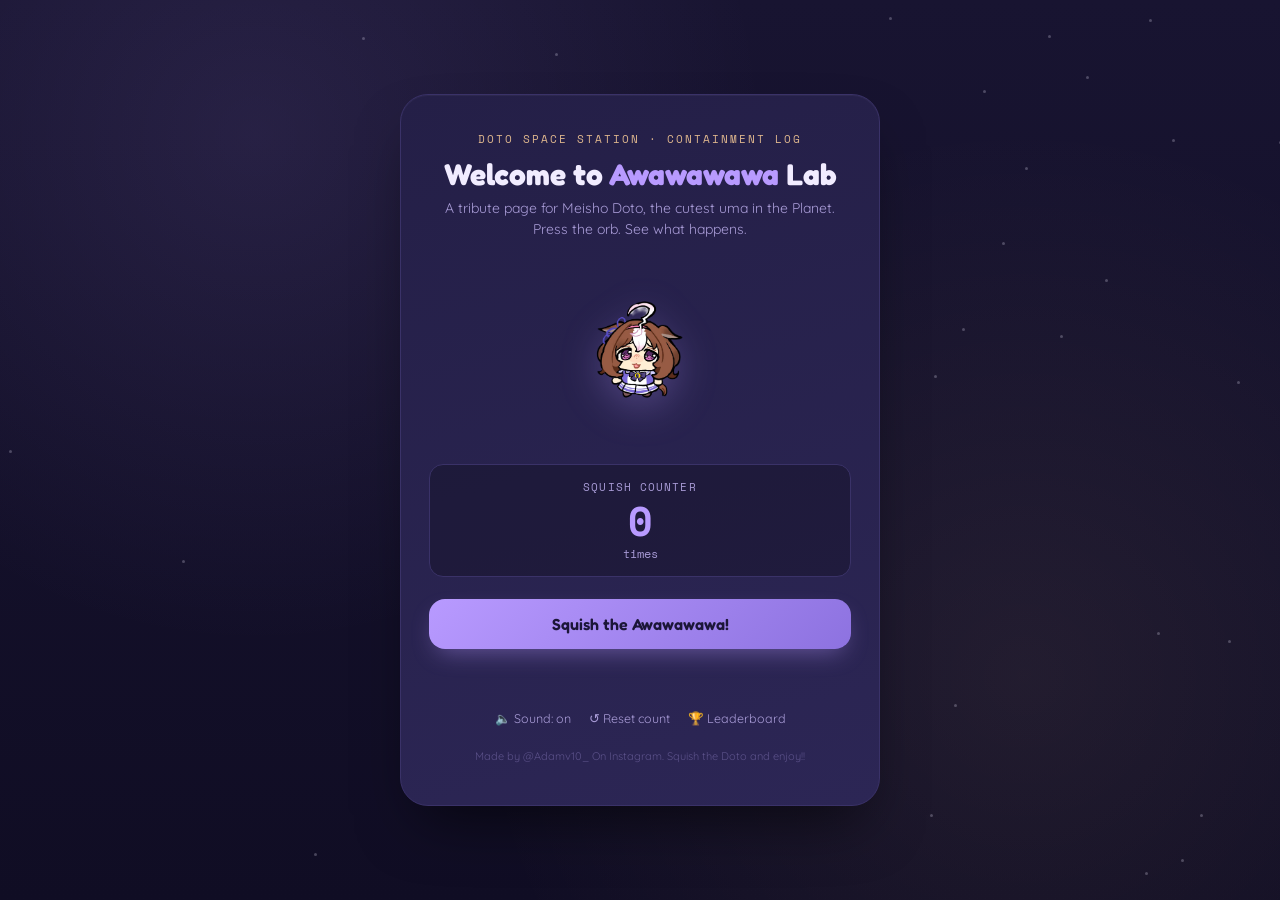
==== index.html @ ed5d578c "Add files via upload" ====
<!DOCTYPE html>
<html lang="id">
<head>
<meta charset="UTF-8">
<meta name="viewport" content="width=device-width, initial-scale=1.0">
<title>Kuru Kuru Lab~</title>
<link rel="preconnect" href="https://fonts.googleapis.com">
<link href="https://fonts.googleapis.com/css2?family=Fredoka:wght@500;700&family=Quicksand:wght@500;600;700&family=Space+Mono:wght@400;700&display=swap" rel="stylesheet">
<style>
  :root{
    --bg-deep:#181431;
    --bg-deep-2:#100d24;
    --bg-card:#241f47;
    --bg-card-2:#2c2655;
    --accent-lilac:#b89aff;
    --accent-lilac-soft:#8d72e0;
    --accent-peach:#ffd19a;
    --text-light:#f1ecff;
    --text-dim:#a89bd6;
    --line:#3a3268;
  }

  *{box-sizing:border-box;}

  body{
    margin:0;
    min-height:100vh;
    background:
      radial-gradient(circle at 20% 15%, rgba(184,154,255,0.10), transparent 40%),
      radial-gradient(circle at 80% 75%, rgba(255,209,154,0.07), transparent 45%),
      linear-gradient(180deg, var(--bg-deep), var(--bg-deep-2));
    color:var(--text-light);
    font-family:'Quicksand', sans-serif;
    display:flex;
    align-items:center;
    justify-content:center;
    padding:32px 16px;
    overflow-x:hidden;
    position:relative;
  }

  /* ambient stars */
  .stars{
    position:fixed; inset:0; pointer-events:none; z-index:0;
  }
  .stars span{
    position:absolute;
    width:3px; height:3px;
    background:var(--text-light);
    border-radius:50%;
    opacity:0.25;
    animation:twinkle 3.5s ease-in-out infinite;
  }
  @keyframes twinkle{
    0%,100%{opacity:0.1;}
    50%{opacity:0.6;}
  }

  .card{
    position:relative;
    z-index:1;
    width:100%;
    max-width:480px;
    background:linear-gradient(165deg, var(--bg-card), var(--bg-card-2));
    border:1px solid var(--line);
    border-radius:28px;
    padding:36px 28px 30px;
    box-shadow:0 30px 60px -20px rgba(0,0,0,0.6), inset 0 1px 0 rgba(255,255,255,0.04);
    text-align:center;
  }

  .eyebrow{
    font-family:'Space Mono', monospace;
    font-size:11px;
    letter-spacing:0.18em;
    text-transform:uppercase;
    color:var(--accent-peach);
    margin-bottom:10px;
    opacity:0.85;
  }

  h1{
    font-family:'Fredoka', sans-serif;
    font-weight:700;
    font-size:30px;
    margin:0 0 6px;
    line-height:1.15;
  }
  h1 span{ color:var(--accent-lilac); }

  .tagline{
    color:var(--text-dim);
    font-size:14px;
    margin:0 0 26px;
    line-height:1.5;
  }
  .tagline s{ color:#6e6398; }

  /* mascot */
  .stage{
    position:relative;
    width:180px;
    height:180px;
    margin:0 auto 18px;
    display:flex;
    align-items:center;
    justify-content:center;
  }

  #mascot{
    width:150px;
    height:150px;
    cursor:pointer;
    user-select:none;
    filter:drop-shadow(0 12px 18px rgba(184,154,255,0.25));
    transition:transform 0.15s ease;
    touch-action:manipulation;
    object-fit:contain;
  }
  #mascot:active{ transform:scale(0.94); }

  @keyframes kuruSpin{
    0%{ transform:scale(1) rotate(0deg); }
    35%{ transform:scale(0.86) rotate(160deg); }
    70%{ transform:scale(1.06) rotate(330deg); }
    100%{ transform:scale(1) rotate(360deg); }
  }
  .spinning{ animation:kuruSpin 0.55s cubic-bezier(.36,.07,.19,.97); }

  .sparkle{
    position:absolute;
    pointer-events:none;
    border-radius:50%;
    background:var(--accent-peach);
    opacity:0.95;
    animation:fly 0.7s ease-out forwards;
  }
  @keyframes fly{
    to{ transform:translate(var(--dx), var(--dy)) scale(0); opacity:0; }
  }

  .readout{
    font-family:'Space Mono', monospace;
    background:rgba(0,0,0,0.25);
    border:1px solid var(--line);
    border-radius:14px;
    padding:14px 16px;
    margin:4px 0 22px;
  }
  .readout .label{
    font-size:11px;
    letter-spacing:0.1em;
    text-transform:uppercase;
    color:var(--text-dim);
    margin-bottom:6px;
  }
  .readout .count{
    font-size:40px;
    font-weight:700;
    color:var(--accent-lilac);
    line-height:1;
  }
  .readout .unit{
    font-size:12px;
    color:var(--text-dim);
    margin-top:4px;
  }

  .squish-btn{
    width:100%;
    border:none;
    border-radius:16px;
    padding:15px 0;
    font-family:'Fredoka', sans-serif;
    font-weight:600;
    font-size:16px;
    color:#1c1638;
    background:linear-gradient(135deg, var(--accent-lilac), var(--accent-lilac-soft));
    cursor:pointer;
    box-shadow:0 10px 24px -8px rgba(184,154,255,0.45);
    transition:transform 0.12s ease, box-shadow 0.12s ease;
  }
  .squish-btn:hover{ transform:translateY(-2px); }
  .squish-btn:active{ transform:translateY(0) scale(0.98); }

  .log{
    min-height:18px;
    margin-top:14px;
    font-size:12.5px;
    color:var(--accent-peach);
    font-family:'Space Mono', monospace;
    opacity:0;
    transition:opacity 0.25s ease;
  }
  .log.show{ opacity:1; }

  .footer-row{
    display:flex;
    justify-content:center;
    align-items:center;
    gap:18px;
    margin-top:24px;
    font-size:12.5px;
    color:var(--text-dim);
  }
  .footer-row button{
    background:none;
    border:none;
    color:var(--text-dim);
    font-family:'Quicksand', sans-serif;
    font-size:12.5px;
    cursor:pointer;
    display:flex;
    align-items:center;
    gap:6px;
    padding:4px 0;
  }
  .footer-row button:hover{ color:var(--text-light); }
  .footer-row button:focus-visible{ outline:2px solid var(--accent-lilac); outline-offset:3px; border-radius:4px; }

  .note{
    margin-top:18px;
    font-size:11px;
    color:#5b5189;
    line-height:1.5;
  }

  /* leaderboard */
  .leaderboard-panel{
    margin-top:18px;
    background:rgba(0,0,0,0.22);
    border:1px solid var(--line);
    border-radius:14px;
    padding:14px 14px 6px;
    text-align:left;
  }
  .lb-head{
    display:flex;
    align-items:center;
    justify-content:space-between;
    font-family:'Fredoka', sans-serif;
    font-weight:600;
    font-size:14px;
    margin-bottom:10px;
  }
  .lb-head button{
    background:none;
    border:none;
    color:var(--text-dim);
    cursor:pointer;
    font-size:14px;
  }
  .lb-head button:hover{ color:var(--text-light); }

  .lb-name-row{
    display:flex;
    gap:8px;
    margin-bottom:12px;
  }
  .lb-name-row input{
    flex:1;
    min-width:0;
    background:rgba(255,255,255,0.05);
    border:1px solid var(--line);
    border-radius:10px;
    padding:9px 12px;
    color:var(--text-light);
    font-family:'Quicksand', sans-serif;
    font-size:13px;
  }
  .lb-name-row input:focus{ outline:1px solid var(--accent-lilac); }
  .lb-name-row button{
    border:none;
    border-radius:10px;
    padding:9px 16px;
    background:var(--accent-lilac);
    color:#1c1638;
    font-weight:600;
    font-size:13px;
    cursor:pointer;
    white-space:nowrap;
  }
  .lb-name-row button:hover{ background:var(--accent-lilac-soft); }

  .lb-list{
    list-style:none;
    margin:0;
    padding:0;
    max-height:220px;
    overflow-y:auto;
  }
  .lb-list li{
    display:flex;
    align-items:center;
    gap:10px;
    padding:7px 4px;
    border-bottom:1px solid var(--line);
    font-family:'Space Mono', monospace;
    font-size:12.5px;
  }
  .lb-list li:last-child{ border-bottom:none; }
  .lb-rank{ width:30px; color:var(--text-dim); flex:0 0 30px; }
  .lb-list li:nth-child(1) .lb-rank{ color:#ffd700; }
  .lb-list li:nth-child(2) .lb-rank{ color:#cfd4da; }
  .lb-list li:nth-child(3) .lb-rank{ color:#e3a36b; }
  .lb-name{ flex:1; min-width:0; overflow:hidden; text-overflow:ellipsis; white-space:nowrap; color:var(--text-light); }
  .lb-score{ color:var(--accent-lilac); font-weight:700; }
  .lb-empty{ color:var(--text-dim); justify-content:center; font-family:'Quicksand', sans-serif; }

  @media (prefers-reduced-motion: reduce){
    .spinning{ animation:none; }
    .sparkle{ animation:none; display:none; }
  }
</style>
</head>
<body>

<div class="stars" id="stars"></div>

<div class="card">
  <div class="eyebrow">Doto Space Station &middot; Containment Log</div>
  <h1>Welcome to <span>Awawawawa</span> Lab</h1>
  <p class="tagline">A tribute page for Meisho Doto, the cutest uma in the Planet. Press the orb. See what happens.</p>

  <div class="stage">
    <img id="mascot" src="hertablob.png" alt="Doto" tabindex="0">
  </div>

  <div class="readout">
    <div class="label">Squish counter</div>
    <div class="count" id="count">0</div>
    <div class="unit" id="unit">times</div>
  </div>

  <button class="squish-btn" id="squishBtn">Squish the Awawawawa!</button>
  <div class="log" id="log">&nbsp;</div>

  <div class="footer-row">
    <button id="muteBtn">🔈 Sound: on</button>
    <button id="resetBtn">↺ Reset count</button>
    <button id="lbBtn">🏆 Leaderboard</button>
  </div>

  <div class="leaderboard-panel" id="lbPanel" hidden>
    <div class="lb-head">
      <span>🏆 Global Leaderboard</span>
      <button id="lbClose" aria-label="Tutup">✕</button>
    </div>
    <div class="lb-name-row">
      <input type="text" id="lbNameInput" maxlength="16" placeholder="Nama kamu (maks 16 huruf)">
      <button id="lbSubmitBtn">Submit</button>
    </div>
    <ol class="lb-list" id="lbList">
      <li class="lb-empty">Memuat...</li>
    </ol>
  </div>

  <p class="note">Made by @Adamv10_ On Instagram. Squish the Doto and enjoy!!</p>
</div>

<script>
  // ===================================================================
  // Leaderboard pakai backend PHP+MySQL di hosting kamu sendiri.
  // Pastikan leaderboard.php diupload ke folder yang sama dengan file ini.
  // Kalau lokasinya beda folder, ganti path di bawah ini.
  // ===================================================================
  const LB_API_URL = 'leaderboard.php';

  // ambient stars
  const starsWrap = document.getElementById('stars');
  for(let i=0;i<40;i++){
    const s = document.createElement('span');
    s.style.left = Math.random()*100+'%';
    s.style.top = Math.random()*100+'%';
    s.style.animationDelay = (Math.random()*3.5)+'s';
    starsWrap.appendChild(s);
  }

  const mascot = document.getElementById('mascot');
  const countEl = document.getElementById('count');
  const unitEl = document.getElementById('unit');
  const logEl = document.getElementById('log');
  const btn = document.getElementById('squishBtn');
  const muteBtn = document.getElementById('muteBtn');
  const resetBtn = document.getElementById('resetBtn');
  const stage = document.querySelector('.stage');

  // leaderboard elements
  const lbBtn = document.getElementById('lbBtn');
  const lbPanel = document.getElementById('lbPanel');
  const lbClose = document.getElementById('lbClose');
  const lbNameInput = document.getElementById('lbNameInput');
  const lbSubmitBtn = document.getElementById('lbSubmitBtn');
  const lbList = document.getElementById('lbList');

  let deviceId = localStorage.getItem('kuruDeviceId');
  if(!deviceId){
    deviceId = 'p_' + Math.random().toString(36).slice(2, 10) + Date.now().toString(36);
    localStorage.setItem('kuruDeviceId', deviceId);
  }
  lbNameInput.value = localStorage.getItem('kuruPlayerName') || '';

  let count = parseInt(localStorage.getItem('kuruCount') || '0', 10);
  let muted = localStorage.getItem('kuruMuted') === 'true';

  function render(){
    countEl.textContent = count;
    unitEl.textContent = count === 1 ? 'time' : 'times';
    muteBtn.textContent = muted ? '🔇 Sound: off' : '🔈 Sound: on';
  }

  const milestoneLog = (n) => {
    if(n === 1) return 'LOG: First squish recorded. Subject seems fine.';
    if(n === 10) return 'LOG: 10 squishes. Stability: nominal.';
    if(n === 25) return 'LOG: 25 squishes. Subject is getting dizzy.';
    if(n === 50) return 'LOG: 50 squishes. Stability: questionable.';
    if(n === 100) return 'LOG: 100 squishes. Send help.';
    if(n % 100 === 0) return 'LOG: '+n+' squishes. New record.';
    return null;
  };

  function showLog(text){
    if(!text) return;
    logEl.textContent = text;
    logEl.classList.add('show');
    clearTimeout(showLog._t);
    showLog._t = setTimeout(()=> logEl.classList.remove('show'), 2200);
  }

  const kuruAudio = new Audio('Loudkuru.mp3');

  function speakKuru(){
    if(muted) return;
    kuruAudio.currentTime = 0;
    kuruAudio.play().catch(()=>{});
  }

  function spawnSparkles(){
    const n = 8;
    for(let i=0;i<n;i++){
      const sp = document.createElement('span');
      sp.className = 'sparkle';
      const angle = (Math.PI*2*i)/n + Math.random()*0.3;
      const dist = 60 + Math.random()*30;
      sp.style.setProperty('--dx', Math.cos(angle)*dist+'px');
      sp.style.setProperty('--dy', Math.sin(angle)*dist+'px');
      sp.style.width = sp.style.height = (4+Math.random()*4)+'px';
      sp.style.left = '50%';
      sp.style.top = '50%';
      stage.appendChild(sp);
      sp.addEventListener('animationend', ()=> sp.remove());
    }
  }

  function squish(){
    count++;
    localStorage.setItem('kuruCount', String(count));
    render();
    mascot.classList.remove('spinning');
    requestAnimationFrame(()=> mascot.classList.add('spinning'));
    spawnSparkles();
    speakKuru();
    showLog(milestoneLog(count));
    scheduleSync();
  }

  mascot.addEventListener('animationend', ()=> mascot.classList.remove('spinning'));
  btn.addEventListener('click', squish);
  mascot.addEventListener('click', squish);
  mascot.addEventListener('keydown', (e)=>{
    if(e.key === 'Enter' || e.key === ' '){ e.preventDefault(); squish(); }
  });

  muteBtn.addEventListener('click', ()=>{
    muted = !muted;
    localStorage.setItem('kuruMuted', String(muted));
    render();
  });

  resetBtn.addEventListener('click', ()=>{
    count = 0;
    localStorage.setItem('kuruCount', '0');
    render();
  });

  function escapeHtml(s){
    return String(s).replace(/[&<>"']/g, c => ({'&':'&amp;','<':'&lt;','>':'&gt;','"':'&quot;',"'":'&#39;'}[c]));
  }

  function renderLeaderboard(entries){
    entries = entries || [];
    entries.sort((a,b)=> (b.count||0) - (a.count||0));
    lbList.innerHTML = '';
    if(entries.length === 0){
      lbList.innerHTML = '<li class="lb-empty">Belum ada data. Jadilah yang pertama!</li>';
      return;
    }
    entries.forEach((e, i)=>{
      const li = document.createElement('li');
      li.innerHTML = '<span class="lb-rank">#'+(i+1)+'</span><span class="lb-name">'+escapeHtml(e.name || 'Anonim')+'</span><span class="lb-score">'+(e.count||0)+'</span>';
      lbList.appendChild(li);
    });
  }

  function fetchLeaderboard(){
    fetch(LB_API_URL, { headers: { 'Accept': 'application/json' } })
      .then(r => r.json())
      .then(data => renderLeaderboard(data.entries))
      .catch(()=>{ lbList.innerHTML = '<li class="lb-empty">Gagal memuat leaderboard.</li>'; });
  }

  function postScore(name, c){
    return fetch(LB_API_URL, {
      method: 'POST',
      headers: { 'Content-Type': 'application/json' },
      body: JSON.stringify({ device_id: deviceId, name, count: c })
    });
  }

  function submitScore(){
    const name = (lbNameInput.value || 'Anonim').trim().slice(0, 16) || 'Anonim';
    localStorage.setItem('kuruPlayerName', name);
    postScore(name, count)
      .then(()=> fetchLeaderboard())
      .catch(()=> showLog('Gagal mengirim skor. Cek koneksi / leaderboard.php.'));
  }

  let syncTimer = null;
  function scheduleSync(){
    const savedName = localStorage.getItem('kuruPlayerName');
    if(!savedName) return; // belum pernah submit nama -> belum join leaderboard
    clearTimeout(syncTimer);
    syncTimer = setTimeout(()=>{
      postScore(savedName, count).catch(()=>{});
    }, 1500);
  }

  let lbPollTimer = null;
  lbBtn.addEventListener('click', ()=>{
    lbPanel.hidden = !lbPanel.hidden;
    if(!lbPanel.hidden){
      fetchLeaderboard();
      clearInterval(lbPollTimer);
      lbPollTimer = setInterval(fetchLeaderboard, 6000);
    }else{
      clearInterval(lbPollTimer);
    }
  });
  lbClose.addEventListener('click', ()=>{
    lbPanel.hidden = true;
    clearInterval(lbPollTimer);
  });
  lbSubmitBtn.addEventListener('click', submitScore);

  render();
</script>

</body>
</html>
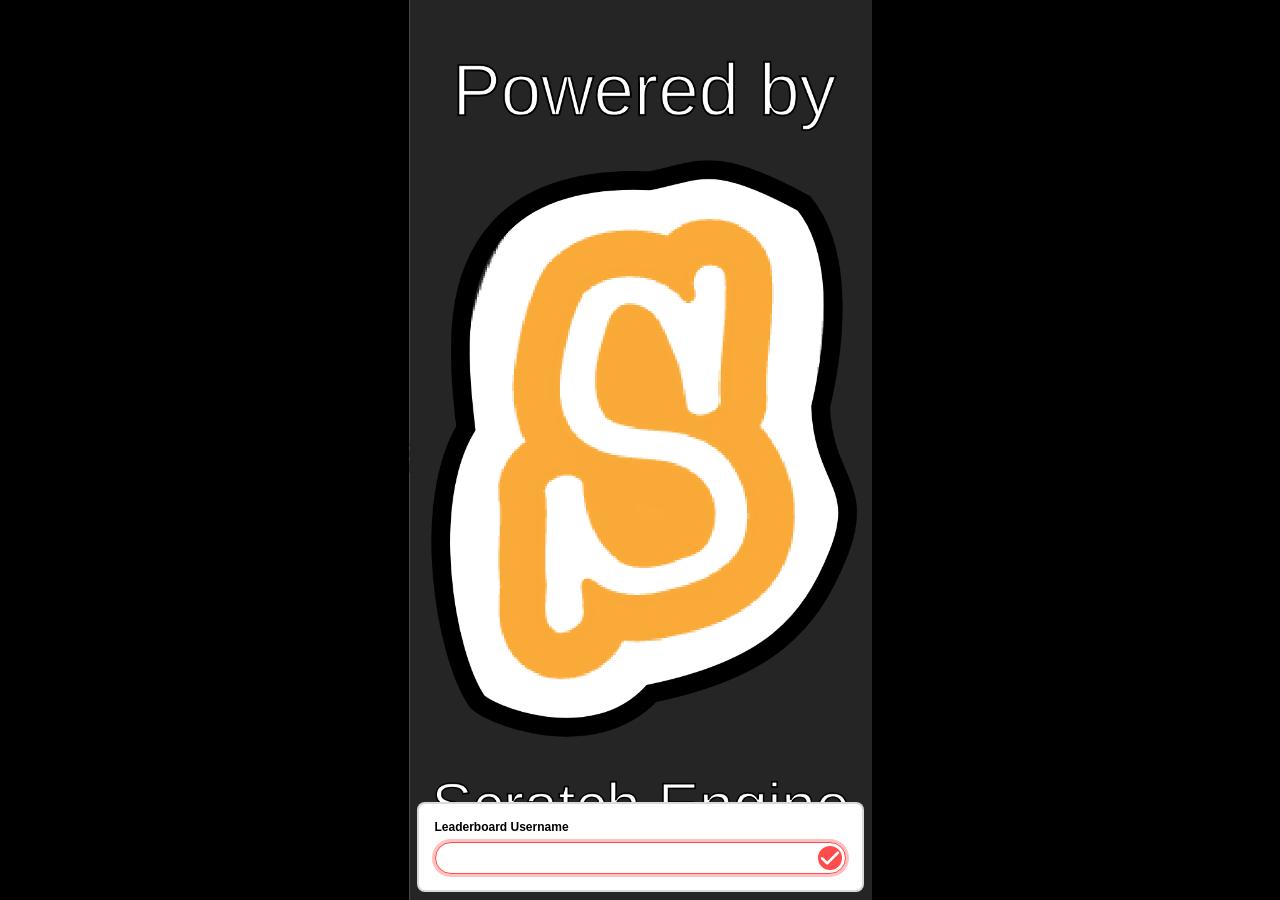
==== commit 67d2f5cc: "Add files via upload" ====
--- a/index.html
+++ b/index.html
@@ -1,559 +1,400 @@
 <!DOCTYPE html>
-<html lang="id">
+<!-- Created with https://packager.turbowarp.org/ -->
+<html>
 <head>
-<meta charset="UTF-8">
-<meta name="viewport" content="width=device-width, initial-scale=1.0">
-<title>Kuru Kuru Lab~</title>
-<link rel="preconnect" href="https://fonts.googleapis.com">
-<link href="https://fonts.googleapis.com/css2?family=Fredoka:wght@500;700&family=Quicksand:wght@500;600;700&family=Space+Mono:wght@400;700&display=swap" rel="stylesheet">
-<style>
-  :root{
-    --bg-deep:#181431;
-    --bg-deep-2:#100d24;
-    --bg-card:#241f47;
-    --bg-card-2:#2c2655;
-    --accent-lilac:#b89aff;
-    --accent-lilac-soft:#8d72e0;
-    --accent-peach:#ffd19a;
-    --text-light:#f1ecff;
-    --text-dim:#a89bd6;
-    --line:#3a3268;
-  }
-
-  *{box-sizing:border-box;}
-
-  body{
-    margin:0;
-    min-height:100vh;
-    background:
-      radial-gradient(circle at 20% 15%, rgba(184,154,255,0.10), transparent 40%),
-      radial-gradient(circle at 80% 75%, rgba(255,209,154,0.07), transparent 45%),
-      linear-gradient(180deg, var(--bg-deep), var(--bg-deep-2));
-    color:var(--text-light);
-    font-family:'Quicksand', sans-serif;
-    display:flex;
-    align-items:center;
-    justify-content:center;
-    padding:32px 16px;
-    overflow-x:hidden;
-    position:relative;
-  }
-
-  /* ambient stars */
-  .stars{
-    position:fixed; inset:0; pointer-events:none; z-index:0;
-  }
-  .stars span{
-    position:absolute;
-    width:3px; height:3px;
-    background:var(--text-light);
-    border-radius:50%;
-    opacity:0.25;
-    animation:twinkle 3.5s ease-in-out infinite;
-  }
-  @keyframes twinkle{
-    0%,100%{opacity:0.1;}
-    50%{opacity:0.6;}
-  }
-
-  .card{
-    position:relative;
-    z-index:1;
-    width:100%;
-    max-width:480px;
-    background:linear-gradient(165deg, var(--bg-card), var(--bg-card-2));
-    border:1px solid var(--line);
-    border-radius:28px;
-    padding:36px 28px 30px;
-    box-shadow:0 30px 60px -20px rgba(0,0,0,0.6), inset 0 1px 0 rgba(255,255,255,0.04);
-    text-align:center;
-  }
-
-  .eyebrow{
-    font-family:'Space Mono', monospace;
-    font-size:11px;
-    letter-spacing:0.18em;
-    text-transform:uppercase;
-    color:var(--accent-peach);
-    margin-bottom:10px;
-    opacity:0.85;
-  }
-
-  h1{
-    font-family:'Fredoka', sans-serif;
-    font-weight:700;
-    font-size:30px;
-    margin:0 0 6px;
-    line-height:1.15;
-  }
-  h1 span{ color:var(--accent-lilac); }
-
-  .tagline{
-    color:var(--text-dim);
-    font-size:14px;
-    margin:0 0 26px;
-    line-height:1.5;
-  }
-  .tagline s{ color:#6e6398; }
-
-  /* mascot */
-  .stage{
-    position:relative;
-    width:180px;
-    height:180px;
-    margin:0 auto 18px;
-    display:flex;
-    align-items:center;
-    justify-content:center;
-  }
-
-  #mascot{
-    width:150px;
-    height:150px;
-    cursor:pointer;
-    user-select:none;
-    filter:drop-shadow(0 12px 18px rgba(184,154,255,0.25));
-    transition:transform 0.15s ease;
-    touch-action:manipulation;
-    object-fit:contain;
-  }
-  #mascot:active{ transform:scale(0.94); }
-
-  @keyframes kuruSpin{
-    0%{ transform:scale(1) rotate(0deg); }
-    35%{ transform:scale(0.86) rotate(160deg); }
-    70%{ transform:scale(1.06) rotate(330deg); }
-    100%{ transform:scale(1) rotate(360deg); }
-  }
-  .spinning{ animation:kuruSpin 0.55s cubic-bezier(.36,.07,.19,.97); }
-
-  .sparkle{
-    position:absolute;
-    pointer-events:none;
-    border-radius:50%;
-    background:var(--accent-peach);
-    opacity:0.95;
-    animation:fly 0.7s ease-out forwards;
-  }
-  @keyframes fly{
-    to{ transform:translate(var(--dx), var(--dy)) scale(0); opacity:0; }
-  }
-
-  .readout{
-    font-family:'Space Mono', monospace;
-    background:rgba(0,0,0,0.25);
-    border:1px solid var(--line);
-    border-radius:14px;
-    padding:14px 16px;
-    margin:4px 0 22px;
-  }
-  .readout .label{
-    font-size:11px;
-    letter-spacing:0.1em;
-    text-transform:uppercase;
-    color:var(--text-dim);
-    margin-bottom:6px;
-  }
-  .readout .count{
-    font-size:40px;
-    font-weight:700;
-    color:var(--accent-lilac);
-    line-height:1;
-  }
-  .readout .unit{
-    font-size:12px;
-    color:var(--text-dim);
-    margin-top:4px;
-  }
-
-  .squish-btn{
-    width:100%;
-    border:none;
-    border-radius:16px;
-    padding:15px 0;
-    font-family:'Fredoka', sans-serif;
-    font-weight:600;
-    font-size:16px;
-    color:#1c1638;
-    background:linear-gradient(135deg, var(--accent-lilac), var(--accent-lilac-soft));
-    cursor:pointer;
-    box-shadow:0 10px 24px -8px rgba(184,154,255,0.45);
-    transition:transform 0.12s ease, box-shadow 0.12s ease;
-  }
-  .squish-btn:hover{ transform:translateY(-2px); }
-  .squish-btn:active{ transform:translateY(0) scale(0.98); }
-
-  .log{
-    min-height:18px;
-    margin-top:14px;
-    font-size:12.5px;
-    color:var(--accent-peach);
-    font-family:'Space Mono', monospace;
-    opacity:0;
-    transition:opacity 0.25s ease;
-  }
-  .log.show{ opacity:1; }
-
-  .footer-row{
-    display:flex;
-    justify-content:center;
-    align-items:center;
-    gap:18px;
-    margin-top:24px;
-    font-size:12.5px;
-    color:var(--text-dim);
-  }
-  .footer-row button{
-    background:none;
-    border:none;
-    color:var(--text-dim);
-    font-family:'Quicksand', sans-serif;
-    font-size:12.5px;
-    cursor:pointer;
-    display:flex;
-    align-items:center;
-    gap:6px;
-    padding:4px 0;
-  }
-  .footer-row button:hover{ color:var(--text-light); }
-  .footer-row button:focus-visible{ outline:2px solid var(--accent-lilac); outline-offset:3px; border-radius:4px; }
-
-  .note{
-    margin-top:18px;
-    font-size:11px;
-    color:#5b5189;
-    line-height:1.5;
-  }
-
-  /* leaderboard */
-  .leaderboard-panel{
-    margin-top:18px;
-    background:rgba(0,0,0,0.22);
-    border:1px solid var(--line);
-    border-radius:14px;
-    padding:14px 14px 6px;
-    text-align:left;
-  }
-  .lb-head{
-    display:flex;
-    align-items:center;
-    justify-content:space-between;
-    font-family:'Fredoka', sans-serif;
-    font-weight:600;
-    font-size:14px;
-    margin-bottom:10px;
-  }
-  .lb-head button{
-    background:none;
-    border:none;
-    color:var(--text-dim);
-    cursor:pointer;
-    font-size:14px;
-  }
-  .lb-head button:hover{ color:var(--text-light); }
-
-  .lb-name-row{
-    display:flex;
-    gap:8px;
-    margin-bottom:12px;
-  }
-  .lb-name-row input{
-    flex:1;
-    min-width:0;
-    background:rgba(255,255,255,0.05);
-    border:1px solid var(--line);
-    border-radius:10px;
-    padding:9px 12px;
-    color:var(--text-light);
-    font-family:'Quicksand', sans-serif;
-    font-size:13px;
-  }
-  .lb-name-row input:focus{ outline:1px solid var(--accent-lilac); }
-  .lb-name-row button{
-    border:none;
-    border-radius:10px;
-    padding:9px 16px;
-    background:var(--accent-lilac);
-    color:#1c1638;
-    font-weight:600;
-    font-size:13px;
-    cursor:pointer;
-    white-space:nowrap;
-  }
-  .lb-name-row button:hover{ background:var(--accent-lilac-soft); }
-
-  .lb-list{
-    list-style:none;
-    margin:0;
-    padding:0;
-    max-height:220px;
-    overflow-y:auto;
-  }
-  .lb-list li{
-    display:flex;
-    align-items:center;
-    gap:10px;
-    padding:7px 4px;
-    border-bottom:1px solid var(--line);
-    font-family:'Space Mono', monospace;
-    font-size:12.5px;
-  }
-  .lb-list li:last-child{ border-bottom:none; }
-  .lb-rank{ width:30px; color:var(--text-dim); flex:0 0 30px; }
-  .lb-list li:nth-child(1) .lb-rank{ color:#ffd700; }
-  .lb-list li:nth-child(2) .lb-rank{ color:#cfd4da; }
-  .lb-list li:nth-child(3) .lb-rank{ color:#e3a36b; }
-  .lb-name{ flex:1; min-width:0; overflow:hidden; text-overflow:ellipsis; white-space:nowrap; color:var(--text-light); }
-  .lb-score{ color:var(--accent-lilac); font-weight:700; }
-  .lb-empty{ color:var(--text-dim); justify-content:center; font-family:'Quicksand', sans-serif; }
-
-  @media (prefers-reduced-motion: reduce){
-    .spinning{ animation:none; }
-    .sparkle{ animation:none; display:none; }
-  }
-</style>
+  <meta charset="utf-8">
+  <meta name="viewport" content="width=device-width, initial-scale=1.0, maximum-scale=1.0, user-scalable=no">
+  <!-- We only include this to explicitly loosen the CSP of various packager environments. It does not provide any security. -->
+  <meta http-equiv="Content-Security-Policy" content="default-src * 'self' 'unsafe-inline' 'unsafe-eval' data: blob:">
+  <title>Whirlybird</title>
+  <style>
+    body {
+      color: #ffffff;
+      font-family: sans-serif;
+      overflow: hidden;
+      margin: 0;
+      padding: 0;
+    }
+    :root, body.is-fullscreen {
+      background-color: #000000;
+    }
+    [hidden] {
+      display: none !important;
+    }
+    h1 {
+      font-weight: normal;
+    }
+    a {
+      color: inherit;
+      text-decoration: underline;
+      cursor: pointer;
+    }
+
+    #app, #loading, #error, #launch {
+      position: absolute;
+      top: 0;
+      left: 0;
+      width: 100%;
+      height: 100%;
+    }
+    .screen {
+      display: flex;
+      flex-direction: column;
+      align-items: center;
+      justify-content: center;
+      text-align: center;
+      cursor: default;
+      user-select: none;
+      -webkit-user-select: none;
+      background-color: #000000;
+    }
+    #launch {
+      background-color: rgba(0, 0, 0, 0.7);
+      cursor: pointer;
+    }
+    .green-flag {
+      width: 80px;
+      height: 80px;
+      padding: 16px;
+      border-radius: 100%;
+      background: rgba(255, 255, 255, 0.75);
+      border: 3px solid hsla(0, 100%, 100%, 1);
+      display: flex;
+      justify-content: center;
+      align-items: center;
+      box-sizing: border-box;
+    }
+    #loading {
+      
+    }
+    .progress-bar-outer {
+      border: 1px solid currentColor;
+      height: 10px;
+      width: 200px;
+      max-width: 200px;
+    }
+    .progress-bar-inner {
+      height: 100%;
+      width: 0;
+      background-color: currentColor;
+    }
+    .loading-text, noscript {
+      font-weight: normal;
+      font-size: 36px;
+      margin: 0 0 16px;
+    }
+    .loading-image {
+      margin: 0 0 16px;
+    }
+    #error-message, #error-stack {
+      font-family: monospace;
+      max-width: 600px;
+      white-space: pre-wrap;
+      user-select: text;
+      -webkit-user-select: text;
+    }
+    #error-stack {
+      text-align: left;
+      max-height: 200px;
+      overflow: auto;
+    }
+    .control-button {
+      width: 2rem;
+      height: 2rem;
+      padding: 0.375rem;
+      margin-top: 0.5rem;
+      margin-bottom: 0.5rem;
+      user-select: none;
+      -webkit-user-select: none;
+      cursor: pointer;
+      border: 0;
+      border-radius: 4px;
+    }
+    .control-button-highlight:hover {
+      background: #ff4c4c26;
+    }
+    .control-button-highlight.active {
+      background: #ff4c4c59;
+    }
+    .fullscreen-button {
+      background: white;
+    }
+    .standalone-fullscreen-button {
+      position: absolute;
+      top: 0;
+      right: 0;
+      background-color: rgba(0, 0, 0, 0.5);
+      border-radius: 0 0 0 4px;
+      padding: 4px;
+      cursor: pointer;
+    }
+    .sc-canvas {
+      cursor: auto;
+    }
+    .sc-monitor-root[data-opcode^="data_"] .sc-monitor-value-color {
+      background-color: #ff8c1a;
+    }
+    .sc-monitor-row-value-outer {
+      background-color: #fc662c;
+    }
+    .sc-monitor-row-value-editing .sc-monitor-row-value-outer {
+      background-color: #e25b27;
+    }
+    
+  </style>
+  <meta name="theme-color" content="#000000">
+  <link rel="icon" href="[data-uri]">
 </head>
 <body>
-
-<div class="stars" id="stars"></div>
-
-<div class="card">
-  <div class="eyebrow">Doto Space Station &middot; Containment Log</div>
-  <h1>Welcome to <span>Awawawawa</span> Lab</h1>
-  <p class="tagline">A tribute page for Meisho Doto, the cutest uma in the Planet. Press the orb. See what happens.</p>
-
-  <div class="stage">
-    <img id="mascot" src="hertablob.png" alt="Doto" tabindex="0">
+  <div id="app"></div>
+
+  <div id="launch" class="screen" hidden title="Click to start">
+    <div class="green-flag">
+      <svg viewBox="0 0 16.63 17.5" width="42" height="44">
+        <defs><style>.cls-1,.cls-2{fill:#4cbf56;stroke:#45993d;stroke-linecap:round;stroke-linejoin:round;}.cls-2{stroke-width:1.5px;}</style></defs>
+        <path class="cls-1" d="M.75,2A6.44,6.44,0,0,1,8.44,2h0a6.44,6.44,0,0,0,7.69,0V12.4a6.44,6.44,0,0,1-7.69,0h0a6.44,6.44,0,0,0-7.69,0"/>
+        <line class="cls-2" x1="0.75" y1="16.75" x2="0.75" y2="0.75"/>
+      </svg>
+    </div>
   </div>
 
-  <div class="readout">
-    <div class="label">Squish counter</div>
-    <div class="count" id="count">0</div>
-    <div class="unit" id="unit">times</div>
+  <div id="loading" class="screen">
+    <noscript>Enable JavaScript</noscript>
+    
+    
+    <div class="progress-bar-outer"><div class="progress-bar-inner" id="loading-inner"></div></div>
   </div>
 
-  <button class="squish-btn" id="squishBtn">Squish the Awawawawa!</button>
-  <div class="log" id="log">&nbsp;</div>
-
-  <div class="footer-row">
-    <button id="muteBtn">🔈 Sound: on</button>
-    <button id="resetBtn">↺ Reset count</button>
-    <button id="lbBtn">🏆 Leaderboard</button>
+  <div id="error" class="screen" hidden>
+    <h1>Error</h1>
+    <details>
+      <summary id="error-message"></summary>
+      <p id="error-stack"></p>
+    </details>
   </div>
 
-  <div class="leaderboard-panel" id="lbPanel" hidden>
-    <div class="lb-head">
-      <span>🏆 Global Leaderboard</span>
-      <button id="lbClose" aria-label="Tutup">✕</button>
-    </div>
-    <div class="lb-name-row">
-      <input type="text" id="lbNameInput" maxlength="16" placeholder="Nama kamu (maks 16 huruf)">
-      <button id="lbSubmitBtn">Submit</button>
-    </div>
-    <ol class="lb-list" id="lbList">
-      <li class="lb-empty">Memuat...</li>
-    </ol>
-  </div>
-
-  <p class="note">Made by @Adamv10_ On Instagram. Squish the Doto and enjoy!!</p>
-</div>
-
-<script>
-  // ===================================================================
-  // Leaderboard pakai backend PHP+MySQL di hosting kamu sendiri.
-  // Pastikan leaderboard.php diupload ke folder yang sama dengan file ini.
-  // Kalau lokasinya beda folder, ganti path di bawah ini.
-  // ===================================================================
-  const LB_API_URL = 'leaderboard.php';
-
-  // ambient stars
-  const starsWrap = document.getElementById('stars');
-  for(let i=0;i<40;i++){
-    const s = document.createElement('span');
-    s.style.left = Math.random()*100+'%';
-    s.style.top = Math.random()*100+'%';
-    s.style.animationDelay = (Math.random()*3.5)+'s';
-    starsWrap.appendChild(s);
-  }
-
-  const mascot = document.getElementById('mascot');
-  const countEl = document.getElementById('count');
-  const unitEl = document.getElementById('unit');
-  const logEl = document.getElementById('log');
-  const btn = document.getElementById('squishBtn');
-  const muteBtn = document.getElementById('muteBtn');
-  const resetBtn = document.getElementById('resetBtn');
-  const stage = document.querySelector('.stage');
-
-  // leaderboard elements
-  const lbBtn = document.getElementById('lbBtn');
-  const lbPanel = document.getElementById('lbPanel');
-  const lbClose = document.getElementById('lbClose');
-  const lbNameInput = document.getElementById('lbNameInput');
-  const lbSubmitBtn = document.getElementById('lbSubmitBtn');
-  const lbList = document.getElementById('lbList');
-
-  let deviceId = localStorage.getItem('kuruDeviceId');
-  if(!deviceId){
-    deviceId = 'p_' + Math.random().toString(36).slice(2, 10) + Date.now().toString(36);
-    localStorage.setItem('kuruDeviceId', deviceId);
-  }
-  lbNameInput.value = localStorage.getItem('kuruPlayerName') || '';
-
-  let count = parseInt(localStorage.getItem('kuruCount') || '0', 10);
-  let muted = localStorage.getItem('kuruMuted') === 'true';
-
-  function render(){
-    countEl.textContent = count;
-    unitEl.textContent = count === 1 ? 'time' : 'times';
-    muteBtn.textContent = muted ? '🔇 Sound: off' : '🔈 Sound: on';
-  }
-
-  const milestoneLog = (n) => {
-    if(n === 1) return 'LOG: First squish recorded. Subject seems fine.';
-    if(n === 10) return 'LOG: 10 squishes. Stability: nominal.';
-    if(n === 25) return 'LOG: 25 squishes. Subject is getting dizzy.';
-    if(n === 50) return 'LOG: 50 squishes. Stability: questionable.';
-    if(n === 100) return 'LOG: 100 squishes. Send help.';
-    if(n % 100 === 0) return 'LOG: '+n+' squishes. New record.';
-    return null;
-  };
-
-  function showLog(text){
-    if(!text) return;
-    logEl.textContent = text;
-    logEl.classList.add('show');
-    clearTimeout(showLog._t);
-    showLog._t = setTimeout(()=> logEl.classList.remove('show'), 2200);
-  }
-
-  const kuruAudio = new Audio('Loudkuru.mp3');
-
-  function speakKuru(){
-    if(muted) return;
-    kuruAudio.currentTime = 0;
-    kuruAudio.play().catch(()=>{});
-  }
-
-  function spawnSparkles(){
-    const n = 8;
-    for(let i=0;i<n;i++){
-      const sp = document.createElement('span');
-      sp.className = 'sparkle';
-      const angle = (Math.PI*2*i)/n + Math.random()*0.3;
-      const dist = 60 + Math.random()*30;
-      sp.style.setProperty('--dx', Math.cos(angle)*dist+'px');
-      sp.style.setProperty('--dy', Math.sin(angle)*dist+'px');
-      sp.style.width = sp.style.height = (4+Math.random()*4)+'px';
-      sp.style.left = '50%';
-      sp.style.top = '50%';
-      stage.appendChild(sp);
-      sp.addEventListener('animationend', ()=> sp.remove());
-    }
-  }
-
-  function squish(){
-    count++;
-    localStorage.setItem('kuruCount', String(count));
-    render();
-    mascot.classList.remove('spinning');
-    requestAnimationFrame(()=> mascot.classList.add('spinning'));
-    spawnSparkles();
-    speakKuru();
-    showLog(milestoneLog(count));
-    scheduleSync();
-  }
-
-  mascot.addEventListener('animationend', ()=> mascot.classList.remove('spinning'));
-  btn.addEventListener('click', squish);
-  mascot.addEventListener('click', squish);
-  mascot.addEventListener('keydown', (e)=>{
-    if(e.key === 'Enter' || e.key === ' '){ e.preventDefault(); squish(); }
-  });
-
-  muteBtn.addEventListener('click', ()=>{
-    muted = !muted;
-    localStorage.setItem('kuruMuted', String(muted));
-    render();
-  });
-
-  resetBtn.addEventListener('click', ()=>{
-    count = 0;
-    localStorage.setItem('kuruCount', '0');
-    render();
-  });
-
-  function escapeHtml(s){
-    return String(s).replace(/[&<>"']/g, c => ({'&':'&amp;','<':'&lt;','>':'&gt;','"':'&quot;',"'":'&#39;'}[c]));
-  }
-
-  function renderLeaderboard(entries){
-    entries = entries || [];
-    entries.sort((a,b)=> (b.count||0) - (a.count||0));
-    lbList.innerHTML = '';
-    if(entries.length === 0){
-      lbList.innerHTML = '<li class="lb-empty">Belum ada data. Jadilah yang pertama!</li>';
-      return;
-    }
-    entries.forEach((e, i)=>{
-      const li = document.createElement('li');
-      li.innerHTML = '<span class="lb-rank">#'+(i+1)+'</span><span class="lb-name">'+escapeHtml(e.name || 'Anonim')+'</span><span class="lb-score">'+(e.count||0)+'</span>';
-      lbList.appendChild(li);
-    });
-  }
-
-  function fetchLeaderboard(){
-    fetch(LB_API_URL, { headers: { 'Accept': 'application/json' } })
-      .then(r => r.json())
-      .then(data => renderLeaderboard(data.entries))
-      .catch(()=>{ lbList.innerHTML = '<li class="lb-empty">Gagal memuat leaderboard.</li>'; });
-  }
-
-  function postScore(name, c){
-    return fetch(LB_API_URL, {
-      method: 'POST',
-      headers: { 'Content-Type': 'application/json' },
-      body: JSON.stringify({ device_id: deviceId, name, count: c })
-    });
-  }
-
-  function submitScore(){
-    const name = (lbNameInput.value || 'Anonim').trim().slice(0, 16) || 'Anonim';
-    localStorage.setItem('kuruPlayerName', name);
-    postScore(name, count)
-      .then(()=> fetchLeaderboard())
-      .catch(()=> showLog('Gagal mengirim skor. Cek koneksi / leaderboard.php.'));
-  }
-
-  let syncTimer = null;
-  function scheduleSync(){
-    const savedName = localStorage.getItem('kuruPlayerName');
-    if(!savedName) return; // belum pernah submit nama -> belum join leaderboard
-    clearTimeout(syncTimer);
-    syncTimer = setTimeout(()=>{
-      postScore(savedName, count).catch(()=>{});
-    }, 1500);
-  }
-
-  let lbPollTimer = null;
-  lbBtn.addEventListener('click', ()=>{
-    lbPanel.hidden = !lbPanel.hidden;
-    if(!lbPanel.hidden){
-      fetchLeaderboard();
-      clearInterval(lbPollTimer);
-      lbPollTimer = setInterval(fetchLeaderboard, 6000);
-    }else{
-      clearInterval(lbPollTimer);
-    }
-  });
-  lbClose.addEventListener('click', ()=>{
-    lbPanel.hidden = true;
-    clearInterval(lbPollTimer);
-  });
-  lbSubmitBtn.addEventListener('click', submitScore);
-
-  render();
-</script>
-
+  <script>/*!
+Parts of this script are from the TurboWarp Packager <https://packager.turbowarp.org/>, licensed as follows:
+Copyright (C) 2021-2024 Thomas Weber
+
+The Source Code Form of this program is available under the terms of the
+Mozilla Public License, v. 2.0. You can obtain a copy of the license at
+https://www.mozilla.org/en-US/MPL/2.0/.
+
+Parts of this script are from Scratch <https://scratch.mit.edu/>, licensed as follows:
+Copyright (c) 2016, Massachusetts Institute of Technology
+All rights reserved.
+
+Redistribution and use in source and binary forms, with or without modification, are permitted provided that the following conditions are met:
+
+1. Redistributions of source code must retain the above copyright notice, this list of conditions and the following disclaimer.
+
+2. Redistributions in binary form must reproduce the above copyright notice, this list of conditions and the following disclaimer in the documentation and/or other materials provided with the distribution.
+
+3. Neither the name of the copyright holder nor the names of its contributors may be used to endorse or promote products derived from this software without specific prior written permission.
+
+THIS SOFTWARE IS PROVIDED BY THE COPYRIGHT HOLDERS AND CONTRIBUTORS "AS IS" AND ANY EXPRESS OR IMPLIED WARRANTIES, INCLUDING, BUT NOT LIMITED TO, THE IMPLIED WARRANTIES OF MERCHANTABILITY AND FITNESS FOR A PARTICULAR PURPOSE ARE DISCLAIMED. IN NO EVENT SHALL THE COPYRIGHT HOLDER OR CONTRIBUTORS BE LIABLE FOR ANY DIRECT, INDIRECT, INCIDENTAL, SPECIAL, EXEMPLARY, OR CONSEQUENTIAL DAMAGES (INCLUDING, BUT NOT LIMITED TO, PROCUREMENT OF SUBSTITUTE GOODS OR SERVICES; LOSS OF USE, DATA, OR PROFITS; OR BUSINESS INTERRUPTION) HOWEVER CAUSED AND ON ANY THEORY OF LIABILITY, WHETHER IN CONTRACT, STRICT LIABILITY, OR TORT (INCLUDING NEGLIGENCE OR OTHERWISE) ARISING IN ANY WAY OUT OF THE USE OF THIS SOFTWARE, EVEN IF ADVISED OF THE POSSIBILITY OF SUCH DAMAGE.
+*/
+
+/*! For license information please see scaffolding-min.js.LICENSE.txt */
+!function(e){function t(t){for(var n,i,s=t[0],o=t[1],a=0,l=[];a<s.length;a++)i=s[a],Object.prototype.hasOwnProperty.call(r,i)&&r[i]&&l.push(r[i][0]),r[i]=0;for(n in o)Object.prototype.hasOwnProperty.call(o,n)&&(e[n]=o[n]);for(c&&c(t);l.length;)l.shift()()}var n={},r={0:0};function i(t){if(n[t])return n[t].exports;var r=n[t]={i:t,l:!1,exports:{}};return e[t].call(r.exports,r,r.exports,i),r.l=!0,r.exports}i.e=function(e){var t=[],n=r[e];if(0!==n)if(n)t.push(n[2]);else{var s=new Promise((function(t,i){n=r[e]=[t,i]}));t.push(n[2]=s);var o,a=document.createElement("script");a.charset="utf-8",a.timeout=120,i.nc&&a.setAttribute("nonce",i.nc),a.src=function(e){return i.p+"scaffolding/"+({1:"vendors~iframe-extension-worker"}[e]||e)+".js"}(e);var c=new Error;o=function(t){a.onerror=a.onload=null,clearTimeout(l);var n=r[e];if(0!==n){if(n){var i=t&&("load"===t.type?"missing":t.type),s=t&&t.target&&t.target.src;c.message="Loading chunk "+e+" failed.\n("+i+": "+s+")",c.name="ChunkLoadError",c.type=i,c.request=s,n[1](c)}r[e]=void 0}};var l=setTimeout((function(){o({type:"timeout",target:a})}),12e4);a.onerror=a.onload=o,document.head.appendChild(a)}return Promise.all(t)},i.m=e,i.c=n,i.d=function(e,t,n){i.o(e,t)||Object.defineProperty(e,t,{enumerable:!0,get:n})},i.r=function(e){"undefined"!=typeof Symbol&&Symbol.toStringTag&&Object.defineProperty(e,Symbol.toStringTag,{value:"Module"}),Object.defineProperty(e,"__esModule",{value:!0})},i.t=function(e,t){if(1&t&&(e=i(e)),8&t)return e;if(4&t&&"object"==typeof e&&e&&e.__esModule)return e;var n=Object.create(null);if(i.r(n),Object.defineProperty(n,"default",{enumerable:!0,value:e}),2&t&&"string"!=typeof e)for(var r in e)i.d(n,r,function(t){return e[t]}.bind(null,r));return n},i.n=function(e){var t=e&&e.__esModule?function(){return e.default}:function(){return e};return i.d(t,"a",t),t},i.o=function(e,t){return Object.prototype.hasOwnProperty.call(e,t)},i.p="",i.oe=function(e){throw console.error(e),e};var s=window.webpackJsonp=window.webpackJsonp||[],o=s.push.bind(s);s.push=t,s=s.slice();for(var a=0;a<s.length;a++)t(s[a]);var c=o;i(i.s=300)}([function(e,t,n){const r=n(29);r.enable(),e.exports=r("vm")},function(e,t,n){const r=n(23),i=e=>{if("string"!=typeof e)return!1;for(let t=0;t<e.length;t++){const n=e.charCodeAt(t);if(48===n||9===n)return!1}return!0};class s{static toNumber(e){if("number"==typeof e)return Number.isNaN(e)?0:e;const t=Number(e);return Number.isNaN(t)?0:t}static toBoolean(e){return"boolean"==typeof e?e:"string"==typeof e?""!==e&&"0"!==e&&"false"!==e.toLowerCase():Boolean(e)}static toString(e){return String(e)}static toRgbColorList(e){const t=s.toRgbColorObject(e);return[t.r,t.g,t.b]}static toRgbColorObject(e){let t;return"string"==typeof e&&"#"===e.substring(0,1)?(t=r.hexToRgb(e),t||(t={r:0,g:0,b:0,a:255})):t=r.decimalToRgb(s.toNumber(e)),t}static isWhiteSpace(e){return null===e||"string"==typeof e&&0===e.trim().length}static compare(e,t){let n=Number(e),r=Number(t);if(0===n&&i(e)?n=NaN:0===r&&i(t)&&(r=NaN),isNaN(n)||isNaN(r)){const n=String(e).toLowerCase(),r=String(t).toLowerCase();return n<r?-1:n>r?1:0}return n===1/0&&r===1/0||n===-1/0&&r===-1/0?0:n-r}static isInt(e){return"number"==typeof e?!!isNaN(e)||e===Math.floor(e):"boolean"==typeof e||"string"==typeof e&&e.indexOf(".")<0}static get LIST_INVALID(){return"INVALID"}static get LIST_ALL(){return"ALL"}static toListIndex(e,t,n){if("number"!=typeof e){if("all"===e)return n?s.LIST_ALL:s.LIST_INVALID;if("last"===e)return t>0?t:s.LIST_INVALID;if("random"===e||"any"===e)return t>0?1+Math.floor(Math.random()*t):s.LIST_INVALID}return(e=Math.floor(s.toNumber(e)))<1||e>t?s.LIST_INVALID:e}}e.exports=s},function(e,t){e.exports={BOOLEAN:"Boolean",BUTTON:"button",LABEL:"label",COMMAND:"command",CONDITIONAL:"conditional",EVENT:"event",HAT:"hat",LOOP:"loop",REPORTER:"reporter",XML:"xml"}},function(e,t){e.exports={ANGLE:"angle",BOOLEAN:"Boolean",COLOR:"color",NUMBER:"number",STRING:"string",MATRIX:"matrix",NOTE:"note",IMAGE:"image",COSTUME:"costume",SOUND:"sound"}},function(e,t){e.exports=class{static degToRad(e){return e*Math.PI/180}static radToDeg(e){return 180*e/Math.PI}static clamp(e,t,n){return Math.min(Math.max(e,t),n)}static wrapClamp(e,t,n){const r=n-t+1;return e-Math.floor((e-t)/r)*r}static tan(e){switch(e%=360){case-270:case 90:return 1/0;case-90:case 270:return-1/0;default:return Math.round(1e10*Math.tan(Math.PI*e/180))/1e10}}static reducedSortOrdering(e){const t=e.slice(0).sort(((e,t)=>e-t));return e.map((e=>t.indexOf(e)))}static inclusiveRandIntWithout(e,t,n){const r=t-e,i=e+Math.floor(Math.random()*r);return i>=n?i+1:i}static scale(e,t,n,r,i){return(e-t)/(n-t)*(i-r)+r}}},function(e,t,n){"use strict";var r=n(107),i=n(108),s=n(59),o=n(58),a=n(57);function c(e,t){return Object.keys(t).forEach((function(n){e[n]=t[n]})),e}e.exports=function e(){var t=c({},a),n="en",l={},u=function(e){return e},h=null,d="warning",p={};function f(e,t,s){var o="string"==typeof e?e:e.default,a=b(o,"object"==typeof e&&e.id||u(o),s||n);return(a.format||(a.format=i(r(a.message),s||n,p)))(t)}f.rich=function(e,t,s){var o="string"==typeof e?e:e.default,a=b(o,"object"==typeof e&&e.id||u(o),s||n);return(a.toParts||(a.toParts=i.toParts(r(a.message,{tagsType:m}),s||n,p)))(t)};var m="<>";function g(e,t){var n=e[2];return function(e,t){var r="object"==typeof n?function(e,t){return Object.keys(e).reduce((function(n,r){return n[r]=e[r](t),n}),{})}(n,t):n;return"function"==typeof e?e(r):e}}function b(e,t,n){var r=o(n,l)||"en",i=l[r]||(l[r]={}),s=i[t];if("string"==typeof s&&(s=i[t]={message:s}),!s){var a='Translation for "'+t+'" in "'+r+'" is missing';if("warning"===d)"undefined"!=typeof console&&console.warn(a);else if("ignore"!==d)throw new Error(a);var c="function"==typeof h?h(e,t,r)||e:h||e;s=i[t]={message:c}}return s}function y(e,t,r,i,a){"object"==typeof r&&"object"!=typeof i&&(a=i,i=r,r=0);var c=o(a||n,s),l=c&&s[c][e]||E;return i["="+ +t]||i[l(t-r)]||i.other}function E(){return"other"}return p[m]=g,f.setup=function(e){return(e=e||{}).locale&&(n=e.locale),"translations"in e&&(l=e.translations||{}),e.generateId&&(u=e.generateId),"missingReplacement"in e&&(h=e.missingReplacement),e.missingTranslation&&(d=e.missingTranslation),e.formats&&(e.formats.number&&c(t.number,e.formats.number),e.formats.date&&c(t.date,e.formats.date),e.formats.time&&c(t.time,e.formats.time)),e.types&&((p=e.types)[m]=g),{locale:n,translations:l,generateId:u,missingReplacement:h,missingTranslation:d,formats:t,types:p}},f.number=function(e,r,i){var s=r&&t.number[r]||t.parseNumberPattern(r)||t.number.default;return new Intl.NumberFormat(i||n,s).format(e)},f.date=function(e,r,i){var s=r&&t.date[r]||t.parseDatePattern(r)||t.date.default;return new Intl.DateTimeFormat(i||n,s).format(e)},f.time=function(e,r,i){var s=r&&t.time[r]||t.parseDatePattern(r)||t.time.default;return new Intl.DateTimeFormat(i||n,s).format(e)},f.select=function(e,t){return t[e]||t.other},f.custom=function(e,t,n,r){return e[1]in p?p[e[1]](e,t)(n,r):n},f.plural=y.bind(null,"cardinal"),f.selectordinal=y.bind(null,"ordinal"),f.namespace=e,f}()},function(e,t,n){const r=n(0);class i{static withoutTrailingDigits(e){let t=e.length-1;for(;t>=0&&"0123456789".indexOf(e.charAt(t))>-1;)t--;return e.slice(0,t+1)}static unusedName(e,t){if(t.indexOf(e)<0)return e;e=i.withoutTrailingDigits(e);let n=2;for(;t.indexOf(e+n)>=0;)n++;return e+n}static caseInsensitiveUnusedName(e,t){const n=e=>t.some((t=>t.toLowerCase()===e.toLowerCase()));if(!n(e))return e;e=i.withoutTrailingDigits(e);let r=2;for(;n("".concat(e).concat(r));)r++;return"".concat(e).concat(r)}static splitFirst(e,t){const n=e.indexOf(t);return n>=0?[e.substring(0,n),e.substring(n+1)]:[e,null]}static stringify(e){return JSON.stringify(e,((e,t)=>"number"!=typeof t||t!==1/0&&t!==-1/0&&!isNaN(t)?t:0))}static replaceUnsafeChars(e){if("string"!=typeof e){if(!Array.isArray(e))return r.error("Unexpected input recieved in replaceUnsafeChars"),e;e=String(e)}return e.replace(/[<>&'"]/g,(e=>{switch(e){case"<":return"lt";case">":return"gt";case"&":return"amp";case"'":return"apos";case'"':return"quot"}}))}}e.exports=i},function(e,t){const n="!#%()*+,-./:;=?@[]^_`{|}~ABCDEFGHIJKLMNOPQRSTUVWXYZabcdefghijklmnopqrstuvwxyz0123456789";e.exports=function(){const e=n.length,t=[];for(let r=0;r<20;r++)t[r]=n.charAt(Math.random()*e);return t.join("")}},function(e,t){var n;n=function(){return this}();try{n=n||new Function("return this")()}catch(e){"object"==typeof window&&(n=window)}e.exports=n},function(e,t,n){const r=n(7),i=n(31);class s{constructor(e,t,n,i){switch(this.id=e||r(),this.name=t,this.type=n,this.isCloud=i,this.type){case s.SCALAR_TYPE:this.value=0;break;case s.LIST_TYPE:this.value=[];break;case s.BROADCAST_MESSAGE_TYPE:this.value=this.name;break;default:throw new Error("Invalid variable type: ".concat(this.type))}}toXML(e){return e=!0===e,'<variable type="'.concat(this.type,'" id="').concat(this.id,'" islocal="').concat(e,'" iscloud="').concat(this.isCloud,'">').concat(i(this.name),"</variable>")}static get SCALAR_TYPE(){return""}static get LIST_TYPE(){return"list"}static get BROADCAST_MESSAGE_TYPE(){return"broadcast_msg"}}e.exports=s},function(e,t,n){const r=n(1),{InputOpcode:i,InputType:s}=n(15),o=n(0);class a{static getNumberInputType(e){if("number"!=typeof e)throw new Error("Expected a number.");return e===1/0?s.NUMBER_POS_INF:e===-1/0?s.NUMBER_NEG_INF:e<0?Number.isInteger(e)?s.NUMBER_NEG_INT:s.NUMBER_NEG_FRACT:e>0?Number.isInteger(e)?s.NUMBER_POS_INT:s.NUMBER_POS_FRACT:Number.isNaN(e)?s.NUMBER_NAN:Object.is(e,-0)?s.NUMBER_NEG_ZERO:s.NUMBER_ZERO}constructor(e,t){let n=arguments.length>2&&void 0!==arguments[2]?arguments[2]:{},r=arguments.length>3&&void 0!==arguments[3]&&arguments[3];this.opcode=e,this.type=t,this.inputs=n,this.yields=r}isConstant(e){if(this.opcode!==i.CONSTANT)return!1;let t=this.inputs.value===e;return t||"number"!=typeof e||(t=+this.inputs.value===e),t}isAlwaysType(e){return(this.type&e)===this.type}isSometimesType(e){return!!(this.type&e)}toType(e){let t;switch(e){case s.BOOLEAN:t=i.CAST_BOOLEAN;break;case s.NUMBER:t=i.CAST_NUMBER;break;case s.NUMBER_INDEX:t=i.CAST_NUMBER_INDEX;break;case s.NUMBER_OR_NAN:t=i.CAST_NUMBER_OR_NAN;break;case s.STRING:t=i.CAST_STRING;break;case s.COLOR:t=i.CAST_COLOR;break;default:throw o.warn("Cannot cast to type: ".concat(e),this),new Error("Cannot cast to type: ".concat(e))}if(this.isAlwaysType(e))return this;if(this.opcode===i.CONSTANT){switch(t){case i.CAST_BOOLEAN:this.inputs.value=r.toBoolean(this.inputs.value),this.type=s.BOOLEAN;break;case i.CAST_NUMBER:case i.CAST_NUMBER_INDEX:case i.CAST_NUMBER_OR_NAN:{this.isAlwaysType(s.BOOLEAN_INTERPRETABLE)&&(this.type=s.NUMBER,this.inputs.value=+r.toBoolean(this.inputs.value));const e=+this.inputs.value;e?this.inputs.value=e:Object.is(e,-0)?this.inputs.value=-0:this.inputs.value=0,t===i.CAST_NUMBER_INDEX&&(this.inputs.value|=0),this.type=a.getNumberInputType(this.inputs.value);break}case i.CAST_STRING:this.inputs.value+="",this.type=s.STRING;break;case i.CAST_COLOR:this.inputs.value=r.toRgbColorList(this.inputs.value),this.type=s.COLOR}return this}return new a(t,e,{target:this})}}e.exports={IntermediateStackBlock:class{constructor(e){let t=arguments.length>1&&void 0!==arguments[1]?arguments[1]:{},n=arguments.length>2&&void 0!==arguments[2]&&arguments[2];this.opcode=e,this.inputs=t,this.yields=n,this.ignoreState=!1,this.entryState=null,this.exitState=null}},IntermediateInput:a,IntermediateStack:class{constructor(e){this.blocks=null!=e?e:[]}},IntermediateScript:class{constructor(){this.topBlockId=null,this.stack=null,this.isProcedure=!1,this.procedureVariant="",this.procedureCode="",this.arguments=[],this.isWarp=!1,this.yields=!0,this.warpTimer=!1,this.dependedProcedures=[],this.cachedCompileResult=null,this.cachedAnalysisEndState=null,this.executableHat=!1}},IntermediateRepresentation:class{constructor(e,t){this.entry=e,this.procedures=t}getProcedure(e){return Object.values(this.procedures).find((t=>t.procedureCode===e))}},stringifyType:e=>{let t=[];for(const n in s){const r=s[n];if((r&e)===r){for(const e of t)s[e];t=t.filter((e=>(s[e]&r)!==s[e])),t.push(n)}}let n=null;for(const e of t)n=null===n?e:"".concat(n," | ").concat(e);return null===n?"INVALID":n}}},function(e,t,n){var r;"undefined"!=typeof self&&self,r=function(){return function(e){var t={};function n(r){if(t[r])return t[r].exports;var i=t[r]={i:r,l:!1,exports:{}};return e[r].call(i.exports,i,i.exports,n),i.l=!0,i.exports}return n.m=e,n.c=t,n.d=function(e,t,r){n.o(e,t)||Object.defineProperty(e,t,{configurable:!1,enumerable:!0,get:r})},n.n=function(e){var t=e&&e.__esModule?function(){return e.default}:function(){return e};return n.d(t,"a",t),t},n.o=function(e,t){return Object.prototype.hasOwnProperty.call(e,t)},n.p="",n(n.s=9)}([function(e,t,n){"use strict";t.__esModule=!0,t.copyExistingProperties=function(e,t){Object.keys(t).forEach((function(n){t.hasOwnProperty(n)&&e.hasOwnProperty(n)&&(t[n]=e[n])}))},t.copyNamedProperties=function(e,t,n){e.forEach((function(e){var r=t[e];void 0!==r&&(n[e]=r)}))},t.isBuffer=function(e,t){return o||(o=e.createBuffer()),t instanceof o.constructor},t.isRenderbuffer=function(e,t){return a||(a=e.createRenderbuffer()),t instanceof a.constructor},t.isShader=function(e,t){return c||(c=e.createShader(e.VERTEX_SHADER)),t instanceof c.constructor},t.isTexture=function(e,t){return l||(l=e.createTexture()),t instanceof l.constructor},t.isSampler=function(e,t){if(!u){if(!e.createSampler)return!1;u=e.createSampler()}return t instanceof u.constructor},t.warn=t.error=void 0;var r,i=(r=n(2))&&r.__esModule?r:{default:r},s=i.default.console&&i.default.console.error&&"function"==typeof i.default.console.error?i.default.console.error.bind(i.default.console):function(){};t.error=s;var o,a,c,l,u,h=i.default.console&&i.default.console.warn&&"function"==typeof i.default.console.warn?i.default.console.warn.bind(i.default.console):function(){};t.warn=h},function(e,t,n){"use strict";t.__esModule=!0,t.getGLTypeForTypedArray=function(e){if(e instanceof Int8Array)return s;if(e instanceof Uint8Array)return o;if(e instanceof Uint8ClampedArray)return o;if(e instanceof Int16Array)return a;if(e instanceof Uint16Array)return c;if(e instanceof Int32Array)return l;if(e instanceof Uint32Array)return u;if(e instanceof Float32Array)return h;throw"unsupported typed array type"},t.getGLTypeForTypedArrayType=function(e){if(e===Int8Array)return s;if(e===Uint8Array)return o;if(e===Uint8ClampedArray)return o;if(e===Int16Array)return a;if(e===Uint16Array)return c;if(e===Int32Array)return l;if(e===Uint32Array)return u;if(e===Float32Array)return h;throw"unsupported typed array type"},t.getTypedArrayTypeForGLType=function(e){var t=d[e];if(!t)throw"unknown gl type";return t},t.isArrayBuffer=void 0;var r,i=(r=n(2))&&r.__esModule?r:{default:r},s=5120,o=5121,a=5122,c=5123,l=5124,u=5125,h=5126,d={},p=d;p[s]=Int8Array,p[o]=Uint8Array,p[a]=Int16Array,p[c]=Uint16Array,p[l]=Int32Array,p[u]=Uint32Array,p[h]=Float32Array,p[32819]=Uint16Array,p[32820]=Uint16Array,p[33635]=Uint16Array,p[5131]=Uint16Array,p[33640]=Uint32Array,p[35899]=Uint32Array,p[35902]=Uint32Array,p[36269]=Uint32Array,p[34042]=Uint32Array;var f=i.default.SharedArrayBuffer?function(e){return e&&e.buffer&&(e.buffer instanceof ArrayBuffer||e.buffer instanceof i.default.SharedArrayBuffer)}:function(e){return e&&e.buffer&&e.buffer instanceof ArrayBuffer};t.isArrayBuffer=f},function(e,t,n){"use strict";t.__esModule=!0,t.default=void 0;var r=void 0!==r?r:"undefined"!=typeof self?self:"undefined"!=typeof window?window:{};t.default=r},function(e,t,n){"use strict";t.__esModule=!0,t.add=function(e,t,n){return(n=n||new r(3))[0]=e[0]+t[0],n[1]=e[1]+t[1],n[2]=e[2]+t[2],n},t.copy=function(e,t){return(t=t||new r(3))[0]=e[0],t[1]=e[1],t[2]=e[2],t},t.create=function(e,t,n){var i=new r(3);return e&&(i[0]=e),t&&(i[1]=t),n&&(i[2]=n),i},t.cross=function(e,t,n){n=n||new r(3);var i=e[2]*t[0]-e[0]*t[2],s=e[0]*t[1]-e[1]*t[0];return n[0]=e[1]*t[2]-e[2]*t[1],n[1]=i,n[2]=s,n},t.distance=function(e,t){var n=e[0]-t[0],r=e[1]-t[1],i=e[2]-t[2];return Math.sqrt(n*n+r*r+i*i)},t.distanceSq=function(e,t){var n=e[0]-t[0],r=e[1]-t[1],i=e[2]-t[2];return n*n+r*r+i*i},t.divide=function(e,t,n){return(n=n||new r(3))[0]=e[0]/t[0],n[1]=e[1]/t[1],n[2]=e[2]/t[2],n},t.divScalar=function(e,t,n){return(n=n||new r(3))[0]=e[0]/t,n[1]=e[1]/t,n[2]=e[2]/t,n},t.dot=function(e,t){return e[0]*t[0]+e[1]*t[1]+e[2]*t[2]},t.lerp=function(e,t,n,i){return(i=i||new r(3))[0]=(1-n)*e[0]+n*t[0],i[1]=(1-n)*e[1]+n*t[1],i[2]=(1-n)*e[2]+n*t[2],i},t.length=function(e){return Math.sqrt(e[0]*e[0]+e[1]*e[1]+e[2]*e[2])},t.lengthSq=function(e){return e[0]*e[0]+e[1]*e[1]+e[2]*e[2]},t.mulScalar=function(e,t,n){return(n=n||new r(3))[0]=e[0]*t,n[1]=e[1]*t,n[2]=e[2]*t,n},t.multiply=function(e,t,n){return(n=n||new r(3))[0]=e[0]*t[0],n[1]=e[1]*t[1],n[2]=e[2]*t[2],n},t.negate=function(e,t){return(t=t||new r(3))[0]=-e[0],t[1]=-e[1],t[2]=-e[2],t},t.normalize=function(e,t){t=t||new r(3);var n=e[0]*e[0]+e[1]*e[1]+e[2]*e[2],i=Math.sqrt(n);return i>1e-5?(t[0]=e[0]/i,t[1]=e[1]/i,t[2]=e[2]/i):(t[0]=0,t[1]=0,t[2]=0),t},t.setDefaultType=function(e){var t=r;return r=e,t},t.subtract=function(e,t,n){return(n=n||new r(3))[0]=e[0]-t[0],n[1]=e[1]-t[1],n[2]=e[2]-t[2],n};var r=Float32Array},function(e,t,n){"use strict";t.__esModule=!0,t.isWebGL1=function(e){return!e.texStorage2D},t.isWebGL2=function(e){return!!e.texStorage2D},t.glEnumToString=void 0;var r,i,s=(r={},i={},function(e,t){return function(e){var t=e.constructor.name;if(!r[t]){for(var n in e)if("number"==typeof e[n]){var s=i[e[n]];i[e[n]]=s?"".concat(s," | ").concat(n):n}r[t]=!0}}(e),i[t]||"0x"+t.toString(16)});t.glEnumToString=s},function(e,t,n){"use strict";t.__esModule=!0,t.createAttributeSetters=W,t.createProgram=D,t.createProgramFromScripts=function(e,t,n,r,i){for(var s=M(n,r,i),o=[],a=0;a<t.length;++a){var c=B(e,t[a],e[C[a]],s.errorCallback);if(!c)return null;o.push(c)}return D(e,o,s)},t.createProgramFromSources=U,t.createProgramInfo=function(e,t,n,r,i){var s=M(n,r,i),o=!0;if(t=t.map((function(e){if(e.indexOf("\n")<0){var t=u(e);t?e=t.text:(s.errorCallback("no element with id: "+e),o=!1)}return e})),!o)return null;var a=U(e,t,s);return a?X(e,a):null},t.createProgramInfoFromProgram=X,t.createUniformSetters=j,t.createUniformBlockSpecFromProgram=V,t.createUniformBlockInfoFromProgram=Y,t.createUniformBlockInfo=function(e,t,n){return Y(e,t.program,t.uniformBlockSpec,n)},t.createTransformFeedback=function(e,t,n){var r=e.createTransformFeedback();return e.bindTransformFeedback(e.TRANSFORM_FEEDBACK,r),e.useProgram(t.program),G(e,t,n),e.bindTransformFeedback(e.TRANSFORM_FEEDBACK,null),function(e,t,n){for(var r in t.transformFeedbackInfo&&(t=t.transformFeedbackInfo),n.attribs&&(n=n.attribs),n){var i=t[r];i&&e.bindBufferBase(e.TRANSFORM_FEEDBACK_BUFFER,i.index,null)}}(e,t,n),r},t.createTransformFeedbackInfo=z,t.bindTransformFeedbackInfo=G,t.setAttributes=K,t.setBuffersAndAttributes=function(e,t,n){n.vertexArrayObject?e.bindVertexArray(n.vertexArrayObject):(K(t.attribSetters||t,n.attribs),n.indices&&e.bindBuffer(e.ELEMENT_ARRAY_BUFFER,n.indices))},t.setUniforms=function e(t,n){for(var r=t.uniformSetters||t,i=arguments.length,s=1;s<i;++s){var o=arguments[s];if(Array.isArray(o))for(var a=o.length,c=0;c<a;++c)e(r,o[c]);else for(var l in o){var u=r[l];u&&u(o[l])}}},t.setUniformBlock=function(e,t,n){H(e,t,n)&&e.bufferData(e.UNIFORM_BUFFER,n.array,e.DYNAMIC_DRAW)},t.setBlockUniforms=function(e,t){var n=e.uniforms;for(var r in t){var i=n[r];if(i){var s=t[r];s.length?i.set(s):i[0]=s}}},t.bindUniformBlock=H;var r,i=a(n(4)),s=a(n(0)),o=(r=n(2))&&r.__esModule?r:{default:r};function a(e){if(e&&e.__esModule)return e;var t={};if(null!=e)for(var n in e)if(Object.prototype.hasOwnProperty.call(e,n)){var r=Object.defineProperty&&Object.getOwnPropertyDescriptor?Object.getOwnPropertyDescriptor(e,n):{};r.get||r.set?Object.defineProperty(t,n,r):t[n]=e[n]}return t.default=e,t}var c=s.error,l=s.warn,u=o.default&&o.default.document&&o.default.document.getElementById?o.default.document.getElementById.bind(o.default.document):function(){return null},h=3553,d=34067,p=32879,f=35866,m={};function g(e,t){return m[t].bindPoint}function b(e,t){return function(n){e.uniform1i(t,n)}}function y(e,t){return function(n){e.uniform1iv(t,n)}}function E(e,t){return function(n){e.uniform2iv(t,n)}}function T(e,t){return function(n){e.uniform3iv(t,n)}}function v(e,t){return function(n){e.uniform4iv(t,n)}}function A(e,t,n,r){var o=g(0,t);return i.isWebGL2(e)?function(t){var i,a;s.isTexture(e,t)?(i=t,a=null):(i=t.texture,a=t.sampler),e.uniform1i(r,n),e.activeTexture(e.TEXTURE0+n),e.bindTexture(o,i),e.bindSampler(n,a)}:function(t){e.uniform1i(r,n),e.activeTexture(e.TEXTURE0+n),e.bindTexture(o,t)}}function w(e,t,n,r,o){for(var a=g(0,t),c=new Int32Array(o),l=0;l<o;++l)c[l]=n+l;return i.isWebGL2(e)?function(t){e.uniform1iv(r,c),t.forEach((function(t,r){var i,o;e.activeTexture(e.TEXTURE0+c[r]),s.isTexture(e,t)?(i=t,o=null):(i=t.texture,o=t.sampler),e.bindSampler(n,o),e.bindTexture(a,i)}))}:function(t){e.uniform1iv(r,c),t.forEach((function(t,n){e.activeTexture(e.TEXTURE0+c[n]),e.bindTexture(a,t)}))}}function S(e,t){return function(n){e.bindBuffer(e.ARRAY_BUFFER,n.buffer),e.enableVertexAttribArray(t),e.vertexAttribPointer(t,n.numComponents||n.size,n.type||e.FLOAT,n.normalize||!1,n.stride||0,n.offset||0),void 0!==n.divisor&&e.vertexAttribDivisor(t,n.divisor)}}function k(e,t){return function(n){e.bindBuffer(e.ARRAY_BUFFER,n.buffer),e.enableVertexAttribArray(t),e.vertexAttribIPointer(t,n.numComponents||n.size,n.type||e.INT,n.stride||0,n.offset||0),void 0!==n.divisor&&e.vertexAttribDivisor(t,n.divisor)}}function O(e,t,n){var r=n.size,i=n.count;return function(n){e.bindBuffer(e.ARRAY_BUFFER,n.buffer);for(var s=n.size||n.numComponents||r,o=s/i,a=n.type||e.FLOAT,c=m[a].size*s,l=n.normalize||!1,u=n.offset||0,h=c/i,d=0;d<i;++d)e.enableVertexAttribArray(t+d),e.vertexAttribPointer(t+d,o,a,l,c,u+h*d),void 0!==n.divisor&&e.vertexAttribDivisor(t+d,n.divisor)}}m[5126]={Type:Float32Array,size:4,setter:function(e,t){return function(n){e.uniform1f(t,n)}},arraySetter:function(e,t){return function(n){e.uniform1fv(t,n)}}},m[35664]={Type:Float32Array,size:8,setter:function(e,t){return function(n){e.uniform2fv(t,n)}}},m[35665]={Type:Float32Array,size:12,setter:function(e,t){return function(n){e.uniform3fv(t,n)}}},m[35666]={Type:Float32Array,size:16,setter:function(e,t){return function(n){e.uniform4fv(t,n)}}},m[5124]={Type:Int32Array,size:4,setter:b,arraySetter:y},m[35667]={Type:Int32Array,size:8,setter:E},m[35668]={Type:Int32Array,size:12,setter:T},m[35669]={Type:Int32Array,size:16,setter:v},m[5125]={Type:Uint32Array,size:4,setter:function(e,t){return function(n){e.uniform1ui(t,n)}},arraySetter:function(e,t){return function(n){e.uniform1uiv(t,n)}}},m[36294]={Type:Uint32Array,size:8,setter:function(e,t){return function(n){e.uniform2uiv(t,n)}}},m[36295]={Type:Uint32Array,size:12,setter:function(e,t){return function(n){e.uniform3uiv(t,n)}}},m[36296]={Type:Uint32Array,size:16,setter:function(e,t){return function(n){e.uniform4uiv(t,n)}}},m[35670]={Type:Uint32Array,size:4,setter:b,arraySetter:y},m[35671]={Type:Uint32Array,size:8,setter:E},m[35672]={Type:Uint32Array,size:12,setter:T},m[35673]={Type:Uint32Array,size:16,setter:v},m[35674]={Type:Float32Array,size:16,setter:function(e,t){return function(n){e.uniformMatrix2fv(t,!1,n)}}},m[35675]={Type:Float32Array,size:36,setter:function(e,t){return function(n){e.uniformMatrix3fv(t,!1,n)}}},m[35676]={Type:Float32Array,size:64,setter:function(e,t){return function(n){e.uniformMatrix4fv(t,!1,n)}}},m[35685]={Type:Float32Array,size:24,setter:function(e,t){return function(n){e.uniformMatrix2x3fv(t,!1,n)}}},m[35686]={Type:Float32Array,size:32,setter:function(e,t){return function(n){e.uniformMatrix2x4fv(t,!1,n)}}},m[35687]={Type:Float32Array,size:24,setter:function(e,t){return function(n){e.uniformMatrix3x2fv(t,!1,n)}}},m[35688]={Type:Float32Array,size:48,setter:function(e,t){return function(n){e.uniformMatrix3x4fv(t,!1,n)}}},m[35689]={Type:Float32Array,size:32,setter:function(e,t){return function(n){e.uniformMatrix4x2fv(t,!1,n)}}},m[35690]={Type:Float32Array,size:48,setter:function(e,t){return function(n){e.uniformMatrix4x3fv(t,!1,n)}}},m[35678]={Type:null,size:0,setter:A,arraySetter:w,bindPoint:h},m[35680]={Type:null,size:0,setter:A,arraySetter:w,bindPoint:d},m[35679]={Type:null,size:0,setter:A,arraySetter:w,bindPoint:p},m[35682]={Type:null,size:0,setter:A,arraySetter:w,bindPoint:h},m[36289]={Type:null,size:0,setter:A,arraySetter:w,bindPoint:f},m[36292]={Type:null,size:0,setter:A,arraySetter:w,bindPoint:f},m[36293]={Type:null,size:0,setter:A,arraySetter:w,bindPoint:d},m[36298]={Type:null,size:0,setter:A,arraySetter:w,bindPoint:h},m[36299]={Type:null,size:0,setter:A,arraySetter:w,bindPoint:p},m[36300]={Type:null,size:0,setter:A,arraySetter:w,bindPoint:d},m[36303]={Type:null,size:0,setter:A,arraySetter:w,bindPoint:f},m[36306]={Type:null,size:0,setter:A,arraySetter:w,bindPoint:h},m[36307]={Type:null,size:0,setter:A,arraySetter:w,bindPoint:p},m[36308]={Type:null,size:0,setter:A,arraySetter:w,bindPoint:d},m[36311]={Type:null,size:0,setter:A,arraySetter:w,bindPoint:f};var I={};I[5126]={size:4,setter:S},I[35664]={size:8,setter:S},I[35665]={size:12,setter:S},I[35666]={size:16,setter:S},I[5124]={size:4,setter:k},I[35667]={size:8,setter:k},I[35668]={size:12,setter:k},I[35669]={size:16,setter:k},I[5125]={size:4,setter:k},I[36294]={size:8,setter:k},I[36295]={size:12,setter:k},I[36296]={size:16,setter:k},I[35670]={size:4,setter:k},I[35671]={size:8,setter:k},I[35672]={size:12,setter:k},I[35673]={size:16,setter:k},I[35674]={size:4,setter:O,count:2},I[35675]={size:9,setter:O,count:3},I[35676]={size:16,setter:O,count:4};var N=void 0,R=/^[ \t]*\n/;function x(e,t,n,r){var i=r||c,s=e.createShader(n),o=0;if(R.test(t)&&(o=1,t=t.replace(R,"")),e.shaderSource(s,t),e.compileShader(s),!e.getShaderParameter(s,e.COMPILE_STATUS)){var a=e.getShaderInfoLog(s);return i(function(e,t){return t=t||0,++t,e.split("\n").map((function(e,n){return n+t+": "+e})).join("\n")}(t,o)+"\n*** Error compiling shader: "+a),e.deleteShader(s),null}return s}function M(e,t,n){var r;if("function"==typeof t&&(n=t,t=void 0),"function"==typeof e)n=e,e=void 0;else if(e&&!Array.isArray(e)){if(e.errorCallback)return e;var i=e;n=i.errorCallback,e=i.attribLocations,r=i.transformFeedbackVaryings}var s={errorCallback:n||c,transformFeedbackVaryings:r};if(e){var o={};Array.isArray(e)?e.forEach((function(e,n){o[e]=t?t[n]:n})):o=e,s.attribLocations=o}return s}var C=["VERTEX_SHADER","FRAGMENT_SHADER"];function P(e){return e.indexOf("frag")>=0?N.FRAGMENT_SHADER:e.indexOf("vert")>=0?N.VERTEX_SHADER:void 0}function L(e,t){t.forEach((function(t){e.deleteShader(t)}))}function D(e,t,n,r,i){for(var o=M(n,r,i),a=[],c=[],l=0;l<t.length;++l){var h=t[l];if("string"==typeof h){var d=u(h),p=d?d.text:h,f=e[C[l]];d&&d.type&&(f=P(d.type)||f),h=x(e,p,f,o.errorCallback),c.push(h)}s.isShader(e,h)&&a.push(h)}if(a.length!==t.length)return o.errorCallback("not enough shaders for program"),L(e,c),null;var m=e.createProgram();a.forEach((function(t){e.attachShader(m,t)})),o.attribLocations&&Object.keys(o.attribLocations).forEach((function(t){e.bindAttribLocation(m,o.attribLocations[t],t)}));var g=o.transformFeedbackVaryings;if(g&&(g.attribs&&(g=g.attribs),Array.isArray(g)||(g=Object.keys(g)),e.transformFeedbackVaryings(m,g,o.transformFeedbackMode||e.SEPARATE_ATTRIBS)),e.linkProgram(m),!e.getProgramParameter(m,e.LINK_STATUS)){var b=e.getProgramInfoLog(m);return o.errorCallback("Error in program linking:"+b),e.deleteProgram(m),L(e,c),null}return m}function B(e,t,n,r){var i,s=u(t);if(!s)throw"*** Error: unknown script element"+t;i=s.text;var o=n||P(s.type);if(!o)throw"*** Error: unknown shader type";return x(e,i,o,r)}function U(e,t,n,r,i){for(var s=M(n,r,i),o=[],a=0;a<t.length;++a){var c=x(e,t[a],e[C[a]],s.errorCallback);if(!c)return null;o.push(c)}return D(e,o,s)}function F(e){var t=e.name;return t.startsWith("gl_")||t.startsWith("webgl_")}function j(e,t){var n=0;function r(t,r){var i,s=e.getUniformLocation(t,r.name),o=r.size>1&&"[0]"===r.name.substr(-3),a=r.type,c=m[a];if(!c)throw"unknown type: 0x"+a.toString(16);if(c.bindPoint){var l=n;n+=r.size,i=o?c.arraySetter(e,a,l,s,r.size):c.setter(e,a,l,s,r.size)}else i=c.arraySetter&&o?c.arraySetter(e,s):c.setter(e,s);return i.location=s,i}for(var i={},s=e.getProgramParameter(t,e.ACTIVE_UNIFORMS),o=0;o<s;++o){var a=e.getActiveUniform(t,o);if(!F(a)){var c=a.name;"[0]"===c.substr(-3)&&(c=c.substr(0,c.length-3));var l=r(t,a);i[c]=l}}return i}function z(e,t){for(var n={},r=e.getProgramParameter(t,e.TRANSFORM_FEEDBACK_VARYINGS),i=0;i<r;++i){var s=e.getTransformFeedbackVarying(t,i);n[s.name]={index:i,type:s.type,size:s.size}}return n}function G(e,t,n){for(var r in t.transformFeedbackInfo&&(t=t.transformFeedbackInfo),n.attribs&&(n=n.attribs),n){var i=t[r];if(i){var s=n[r];s.offset?e.bindBufferRange(e.TRANSFORM_FEEDBACK_BUFFER,i.index,s.buffer,s.offset,s.size):e.bindBufferBase(e.TRANSFORM_FEEDBACK_BUFFER,i.index,s.buffer)}}}function V(e,t){for(var n=e.getProgramParameter(t,e.ACTIVE_UNIFORMS),r=[],i=[],s=0;s<n;++s){i.push(s),r.push({});var o=e.getActiveUniform(t,s);if(F(o))break;r[s].name=o.name}[["UNIFORM_TYPE","type"],["UNIFORM_SIZE","size"],["UNIFORM_BLOCK_INDEX","blockNdx"],["UNIFORM_OFFSET","offset"]].forEach((function(n){var s=n[0],o=n[1];e.getActiveUniforms(t,i,e[s]).forEach((function(e,t){r[t][o]=e}))}));for(var a={},c=e.getProgramParameter(t,e.ACTIVE_UNIFORM_BLOCKS),l=0;l<c;++l){var u=e.getActiveUniformBlockName(t,l),h={index:l,usedByVertexShader:e.getActiveUniformBlockParameter(t,l,e.UNIFORM_BLOCK_REFERENCED_BY_VERTEX_SHADER),usedByFragmentShader:e.getActiveUniformBlockParameter(t,l,e.UNIFORM_BLOCK_REFERENCED_BY_FRAGMENT_SHADER),size:e.getActiveUniformBlockParameter(t,l,e.UNIFORM_BLOCK_DATA_SIZE),uniformIndices:e.getActiveUniformBlockParameter(t,l,e.UNIFORM_BLOCK_ACTIVE_UNIFORM_INDICES)};h.used=h.usedByVertexSahder||h.usedByFragmentShader,a[u]=h}return{blockSpecs:a,uniformData:r}}var _=/\[\d+\]\.$/;function Y(e,t,n,r){var i=n.blockSpecs,s=n.uniformData,o=i[r];if(!o)return l("no uniform block object named:",r),{name:r,uniforms:{}};var a=new ArrayBuffer(o.size),c=e.createBuffer(),u=o.index;e.bindBuffer(e.UNIFORM_BUFFER,c),e.uniformBlockBinding(t,o.index,u);var h=r+".";_.test(h)&&(h=h.replace(_,"."));var d={};return o.uniformIndices.forEach((function(e){var t=s[e],n=m[t.type],r=n.Type,i=t.size*n.size,o=t.name;o.substr(0,h.length)===h&&(o=o.substr(h.length)),d[o]=new r(a,t.offset,i/r.BYTES_PER_ELEMENT)})),{name:r,array:a,asFloat:new Float32Array(a),buffer:c,uniforms:d}}function H(e,t,n){var r=(t.uniformBlockSpec||t).blockSpecs[n.name];if(r){var i=r.index;return e.bindBufferRange(e.UNIFORM_BUFFER,i,n.buffer,n.offset||0,n.array.byteLength),!0}return!1}function W(e,t){for(var n={},r=e.getProgramParameter(t,e.ACTIVE_ATTRIBUTES),i=0;i<r;++i){var s=e.getActiveAttrib(t,i);if(!F(s)){var o=e.getAttribLocation(t,s.name),a=I[s.type],c=a.setter(e,o,a);c.location=o,n[s.name]=c}}return n}function K(e,t){for(var n in t){var r=e[n];r&&r(t[n])}}function X(e,t){var n={program:t,uniformSetters:j(e,t),attribSetters:W(e,t)};return i.isWebGL2(e)&&(n.uniformBlockSpec=V(e,t),n.transformFeedbackInfo=z(e,t)),n}},function(e,t,n){"use strict";t.__esModule=!0,t.axisRotate=function(e,t,n,r){r=r||new i(16);var s=t[0],o=t[1],a=t[2],c=Math.sqrt(s*s+o*o+a*a),l=(s/=c)*s,u=(o/=c)*o,h=(a/=c)*a,d=Math.cos(n),p=Math.sin(n),f=1-d,m=l+(1-l)*d,g=s*o*f+a*p,b=s*a*f-o*p,y=s*o*f-a*p,E=u+(1-u)*d,T=o*a*f+s*p,v=s*a*f+o*p,A=o*a*f-s*p,w=h+(1-h)*d,S=e[0],k=e[1],O=e[2],I=e[3],N=e[4],R=e[5],x=e[6],M=e[7],C=e[8],P=e[9],L=e[10],D=e[11];return r[0]=m*S+g*N+b*C,r[1]=m*k+g*R+b*P,r[2]=m*O+g*x+b*L,r[3]=m*I+g*M+b*D,r[4]=y*S+E*N+T*C,r[5]=y*k+E*R+T*P,r[6]=y*O+E*x+T*L,r[7]=y*I+E*M+T*D,r[8]=v*S+A*N+w*C,r[9]=v*k+A*R+w*P,r[10]=v*O+A*x+w*L,r[11]=v*I+A*M+w*D,e!==r&&(r[12]=e[12],r[13]=e[13],r[14]=e[14],r[15]=e[15]),r},t.axisRotation=function(e,t,n){n=n||new i(16);var r=e[0],s=e[1],o=e[2],a=Math.sqrt(r*r+s*s+o*o),c=(r/=a)*r,l=(s/=a)*s,u=(o/=a)*o,h=Math.cos(t),d=Math.sin(t),p=1-h;return n[0]=c+(1-c)*h,n[1]=r*s*p+o*d,n[2]=r*o*p-s*d,n[3]=0,n[4]=r*s*p-o*d,n[5]=l+(1-l)*h,n[6]=s*o*p+r*d,n[7]=0,n[8]=r*o*p+s*d,n[9]=s*o*p-r*d,n[10]=u+(1-u)*h,n[11]=0,n[12]=0,n[13]=0,n[14]=0,n[15]=1,n},t.copy=c,t.frustum=function(e,t,n,r,s,o,a){a=a||new i(16);var c=t-e,l=r-n,u=s-o;return a[0]=2*s/c,a[1]=0,a[2]=0,a[3]=0,a[4]=0,a[5]=2*s/l,a[6]=0,a[7]=0,a[8]=(e+t)/c,a[9]=(r+n)/l,a[10]=o/u,a[11]=-1,a[12]=0,a[13]=0,a[14]=s*o/u,a[15]=0,a},t.getAxis=function(e,t,n){n=n||r.create();var i=4*t;return n[0]=e[i+0],n[1]=e[i+1],n[2]=e[i+2],n},t.getTranslation=function(e,t){return(t=t||r.create())[0]=e[12],t[1]=e[13],t[2]=e[14],t},t.identity=l,t.inverse=u,t.lookAt=function(e,t,n,c){c=c||new i(16);var l=s,u=o,h=a;return r.normalize(r.subtract(e,t,h),h),r.normalize(r.cross(n,h,l),l),r.normalize(r.cross(h,l,u),u),c[0]=l[0],c[1]=l[1],c[2]=l[2],c[3]=0,c[4]=u[0],c[5]=u[1],c[6]=u[2],c[7]=0,c[8]=h[0],c[9]=h[1],c[10]=h[2],c[11]=0,c[12]=e[0],c[13]=e[1],c[14]=e[2],c[15]=1,c},t.multiply=function(e,t,n){n=n||new i(16);var r=e[0],s=e[1],o=e[2],a=e[3],c=e[4],l=e[5],u=e[6],h=e[7],d=e[8],p=e[9],f=e[10],m=e[11],g=e[12],b=e[13],y=e[14],E=e[15],T=t[0],v=t[1],A=t[2],w=t[3],S=t[4],k=t[5],O=t[6],I=t[7],N=t[8],R=t[9],x=t[10],M=t[11],C=t[12],P=t[13],L=t[14],D=t[15];return n[0]=r*T+c*v+d*A+g*w,n[1]=s*T+l*v+p*A+b*w,n[2]=o*T+u*v+f*A+y*w,n[3]=a*T+h*v+m*A+E*w,n[4]=r*S+c*k+d*O+g*I,n[5]=s*S+l*k+p*O+b*I,n[6]=o*S+u*k+f*O+y*I,n[7]=a*S+h*k+m*O+E*I,n[8]=r*N+c*R+d*x+g*M,n[9]=s*N+l*R+p*x+b*M,n[10]=o*N+u*R+f*x+y*M,n[11]=a*N+h*R+m*x+E*M,n[12]=r*C+c*P+d*L+g*D,n[13]=s*C+l*P+p*L+b*D,n[14]=o*C+u*P+f*L+y*D,n[15]=a*C+h*P+m*L+E*D,n},t.negate=function(e,t){return(t=t||new i(16))[0]=-e[0],t[1]=-e[1],t[2]=-e[2],t[3]=-e[3],t[4]=-e[4],t[5]=-e[5],t[6]=-e[6],t[7]=-e[7],t[8]=-e[8],t[9]=-e[9],t[10]=-e[10],t[11]=-e[11],t[12]=-e[12],t[13]=-e[13],t[14]=-e[14],t[15]=-e[15],t},t.ortho=function(e,t,n,r,s,o,a){return(a=a||new i(16))[0]=2/(t-e),a[1]=0,a[2]=0,a[3]=0,a[4]=0,a[5]=2/(r-n),a[6]=0,a[7]=0,a[8]=0,a[9]=0,a[10]=2/(s-o),a[11]=0,a[12]=(t+e)/(e-t),a[13]=(r+n)/(n-r),a[14]=(o+s)/(s-o),a[15]=1,a},t.perspective=function(e,t,n,r,s){s=s||new i(16);var o=Math.tan(.5*Math.PI-.5*e),a=1/(n-r);return s[0]=o/t,s[1]=0,s[2]=0,s[3]=0,s[4]=0,s[5]=o,s[6]=0,s[7]=0,s[8]=0,s[9]=0,s[10]=(n+r)*a,s[11]=-1,s[12]=0,s[13]=0,s[14]=n*r*a*2,s[15]=0,s},t.rotateX=function(e,t,n){n=n||new i(16);var r=e[4],s=e[5],o=e[6],a=e[7],c=e[8],l=e[9],u=e[10],h=e[11],d=Math.cos(t),p=Math.sin(t);return n[4]=d*r+p*c,n[5]=d*s+p*l,n[6]=d*o+p*u,n[7]=d*a+p*h,n[8]=d*c-p*r,n[9]=d*l-p*s,n[10]=d*u-p*o,n[11]=d*h-p*a,e!==n&&(n[0]=e[0],n[1]=e[1],n[2]=e[2],n[3]=e[3],n[12]=e[12],n[13]=e[13],n[14]=e[14],n[15]=e[15]),n},t.rotateY=function(e,t,n){n=n||new i(16);var r=e[0],s=e[1],o=e[2],a=e[3],c=e[8],l=e[9],u=e[10],h=e[11],d=Math.cos(t),p=Math.sin(t);return n[0]=d*r-p*c,n[1]=d*s-p*l,n[2]=d*o-p*u,n[3]=d*a-p*h,n[8]=d*c+p*r,n[9]=d*l+p*s,n[10]=d*u+p*o,n[11]=d*h+p*a,e!==n&&(n[4]=e[4],n[5]=e[5],n[6]=e[6],n[7]=e[7],n[12]=e[12],n[13]=e[13],n[14]=e[14],n[15]=e[15]),n},t.rotateZ=function(e,t,n){n=n||new i(16);var r=e[0],s=e[1],o=e[2],a=e[3],c=e[4],l=e[5],u=e[6],h=e[7],d=Math.cos(t),p=Math.sin(t);return n[0]=d*r+p*c,n[1]=d*s+p*l,n[2]=d*o+p*u,n[3]=d*a+p*h,n[4]=d*c-p*r,n[5]=d*l-p*s,n[6]=d*u-p*o,n[7]=d*h-p*a,e!==n&&(n[8]=e[8],n[9]=e[9],n[10]=e[10],n[11]=e[11],n[12]=e[12],n[13]=e[13],n[14]=e[14],n[15]=e[15]),n},t.rotationX=function(e,t){t=t||new i(16);var n=Math.cos(e),r=Math.sin(e);return t[0]=1,t[1]=0,t[2]=0,t[3]=0,t[4]=0,t[5]=n,t[6]=r,t[7]=0,t[8]=0,t[9]=-r,t[10]=n,t[11]=0,t[12]=0,t[13]=0,t[14]=0,t[15]=1,t},t.rotationY=function(e,t){t=t||new i(16);var n=Math.cos(e),r=Math.sin(e);return t[0]=n,t[1]=0,t[2]=-r,t[3]=0,t[4]=0,t[5]=1,t[6]=0,t[7]=0,t[8]=r,t[9]=0,t[10]=n,t[11]=0,t[12]=0,t[13]=0,t[14]=0,t[15]=1,t},t.rotationZ=function(e,t){t=t||new i(16);var n=Math.cos(e),r=Math.sin(e);return t[0]=n,t[1]=r,t[2]=0,t[3]=0,t[4]=-r,t[5]=n,t[6]=0,t[7]=0,t[8]=0,t[9]=0,t[10]=1,t[11]=0,t[12]=0,t[13]=0,t[14]=0,t[15]=1,t},t.scale=function(e,t,n){n=n||new i(16);var r=t[0],s=t[1],o=t[2];return n[0]=r*e[0],n[1]=r*e[1],n[2]=r*e[2],n[3]=r*e[3],n[4]=s*e[4],n[5]=s*e[5],n[6]=s*e[6],n[7]=s*e[7],n[8]=o*e[8],n[9]=o*e[9],n[10]=o*e[10],n[11]=o*e[11],e!==n&&(n[12]=e[12],n[13]=e[13],n[14]=e[14],n[15]=e[15]),n},t.scaling=function(e,t){return(t=t||new i(16))[0]=e[0],t[1]=0,t[2]=0,t[3]=0,t[4]=0,t[5]=e[1],t[6]=0,t[7]=0,t[8]=0,t[9]=0,t[10]=e[2],t[11]=0,t[12]=0,t[13]=0,t[14]=0,t[15]=1,t},t.setAxis=function(e,t,n,r){r!==e&&(r=c(e,r));var i=4*n;return r[i+0]=t[0],r[i+1]=t[1],r[i+2]=t[2],r},t.setDefaultType=function(e){var t=i;return i=e,t},t.setTranslation=function(e,t,n){return n=n||l(),e!==n&&(n[0]=e[0],n[1]=e[1],n[2]=e[2],n[3]=e[3],n[4]=e[4],n[5]=e[5],n[6]=e[6],n[7]=e[7],n[8]=e[8],n[9]=e[9],n[10]=e[10],n[11]=e[11]),n[12]=t[0],n[13]=t[1],n[14]=t[2],n[15]=1,n},t.transformDirection=function(e,t,n){n=n||r.create();var i=t[0],s=t[1],o=t[2];return n[0]=i*e[0]+s*e[4]+o*e[8],n[1]=i*e[1]+s*e[5]+o*e[9],n[2]=i*e[2]+s*e[6]+o*e[10],n},t.transformNormal=function(e,t,n){n=n||r.create();var i=u(e),s=t[0],o=t[1],a=t[2];return n[0]=s*i[0]+o*i[1]+a*i[2],n[1]=s*i[4]+o*i[5]+a*i[6],n[2]=s*i[8]+o*i[9]+a*i[10],n},t.transformPoint=function(e,t,n){n=n||r.create();var i=t[0],s=t[1],o=t[2],a=i*e[3]+s*e[7]+o*e[11]+e[15];return n[0]=(i*e[0]+s*e[4]+o*e[8]+e[12])/a,n[1]=(i*e[1]+s*e[5]+o*e[9]+e[13])/a,n[2]=(i*e[2]+s*e[6]+o*e[10]+e[14])/a,n},t.translate=function(e,t,n){n=n||new i(16);var r=t[0],s=t[1],o=t[2],a=e[0],c=e[1],l=e[2],u=e[3],h=e[4],d=e[5],p=e[6],f=e[7],m=e[8],g=e[9],b=e[10],y=e[11],E=e[12],T=e[13],v=e[14],A=e[15];return e!==n&&(n[0]=a,n[1]=c,n[2]=l,n[3]=u,n[4]=h,n[5]=d,n[6]=p,n[7]=f,n[8]=m,n[9]=g,n[10]=b,n[11]=y),n[12]=a*r+h*s+m*o+E,n[13]=c*r+d*s+g*o+T,n[14]=l*r+p*s+b*o+v,n[15]=u*r+f*s+y*o+A,n},t.translation=function(e,t){return(t=t||new i(16))[0]=1,t[1]=0,t[2]=0,t[3]=0,t[4]=0,t[5]=1,t[6]=0,t[7]=0,t[8]=0,t[9]=0,t[10]=1,t[11]=0,t[12]=e[0],t[13]=e[1],t[14]=e[2],t[15]=1,t},t.transpose=function(e,t){var n;if((t=t||new i(16))===e)return n=e[1],e[1]=e[4],e[4]=n,n=e[2],e[2]=e[8],e[8]=n,n=e[3],e[3]=e[12],e[12]=n,n=e[6],e[6]=e[9],e[9]=n,n=e[7],e[7]=e[13],e[13]=n,n=e[11],e[11]=e[14],e[14]=n,t;var r=e[0],s=e[1],o=e[2],a=e[3],c=e[4],l=e[5],u=e[6],h=e[7],d=e[8],p=e[9],f=e[10],m=e[11],g=e[12],b=e[13],y=e[14],E=e[15];return t[0]=r,t[1]=c,t[2]=d,t[3]=g,t[4]=s,t[5]=l,t[6]=p,t[7]=b,t[8]=o,t[9]=u,t[10]=f,t[11]=y,t[12]=a,t[13]=h,t[14]=m,t[15]=E,t};var r=function(e){if(e&&e.__esModule)return e;var t={};if(null!=e)for(var n in e)if(Object.prototype.hasOwnProperty.call(e,n)){var r=Object.defineProperty&&Object.getOwnPropertyDescriptor?Object.getOwnPropertyDescriptor(e,n):{};r.get||r.set?Object.defineProperty(t,n,r):t[n]=e[n]}return t.default=e,t}(n(3)),i=Float32Array,s=r.create(),o=r.create(),a=r.create();function c(e,t){return(t=t||new i(16))[0]=e[0],t[1]=e[1],t[2]=e[2],t[3]=e[3],t[4]=e[4],t[5]=e[5],t[6]=e[6],t[7]=e[7],t[8]=e[8],t[9]=e[9],t[10]=e[10],t[11]=e[11],t[12]=e[12],t[13]=e[13],t[14]=e[14],t[15]=e[15],t}function l(e){return(e=e||new i(16))[0]=1,e[1]=0,e[2]=0,e[3]=0,e[4]=0,e[5]=1,e[6]=0,e[7]=0,e[8]=0,e[9]=0,e[10]=1,e[11]=0,e[12]=0,e[13]=0,e[14]=0,e[15]=1,e}function u(e,t){t=t||new i(16);var n=e[0],r=e[1],s=e[2],o=e[3],a=e[4],c=e[5],l=e[6],u=e[7],h=e[8],d=e[9],p=e[10],f=e[11],m=e[12],g=e[13],b=e[14],y=e[15],E=p*y,T=b*f,v=l*y,A=b*u,w=l*f,S=p*u,k=s*y,O=b*o,I=s*f,N=p*o,R=s*u,x=l*o,M=h*g,C=m*d,P=a*g,L=m*c,D=a*d,B=h*c,U=n*g,F=m*r,j=n*d,z=h*r,G=n*c,V=a*r,_=E*c+A*d+w*g-(T*c+v*d+S*g),Y=T*r+k*d+N*g-(E*r+O*d+I*g),H=v*r+O*c+R*g-(A*r+k*c+x*g),W=S*r+I*c+x*d-(w*r+N*c+R*d),K=1/(n*_+a*Y+h*H+m*W);return t[0]=K*_,t[1]=K*Y,t[2]=K*H,t[3]=K*W,t[4]=K*(T*a+v*h+S*m-(E*a+A*h+w*m)),t[5]=K*(E*n+O*h+I*m-(T*n+k*h+N*m)),t[6]=K*(A*n+k*a+x*m-(v*n+O*a+R*m)),t[7]=K*(w*n+N*a+R*h-(S*n+I*a+x*h)),t[8]=K*(M*u+L*f+D*y-(C*u+P*f+B*y)),t[9]=K*(C*o+U*f+z*y-(M*o+F*f+j*y)),t[10]=K*(P*o+F*u+G*y-(L*o+U*u+V*y)),t[11]=K*(B*o+j*u+V*f-(D*o+z*u+G*f)),t[12]=K*(P*p+B*b+C*l-(D*b+M*l+L*p)),t[13]=K*(j*b+M*s+F*p-(U*p+z*b+C*s)),t[14]=K*(U*l+V*b+L*s-(G*b+P*s+F*l)),t[15]=K*(G*p+D*s+z*l-(j*l+V*p+B*s)),t}},function(e,t,n){"use strict";t.__esModule=!0,t.createAttribsFromArrays=g,t.createBuffersFromArrays=function(e,t){var n={};return Object.keys(t).forEach((function(r){n[r]=y(e,t[r],r)})),t.indices?(n.numElements=t.indices.length,n.elementType=r.getGLTypeForTypedArray(m(t.indices),"indices")):n.numElements=function(e){for(var t,n=0;n<b.length&&!((t=b[n])in e);++n);ii===b.length&&(t=Object.keys(e)[0]);var r=e[t],i=u(r).length,s=f(r,t),o=i/s;if(i%s>0)throw"numComponents "+s+" not correct for length "+i;return o}(t),n},t.createBufferFromArray=y,t.createBufferFromTypedArray=c,t.createBufferInfoFromArrays=function(e,t){var n={attribs:g(e,t)},i=t.indices;if(i){var s=m(i,"indices");n.indices=c(e,s,e.ELEMENT_ARRAY_BUFFER),n.numElements=s.length,n.elementType=r.getGLTypeForTypedArray(s)}else n.numElements=function(e,t){var n,r;for(r=0;r<b.length&&!((n=b[r])in t)&&!((n=o.attribPrefix+n)in t);++r);r===b.length&&(n=Object.keys(t)[0]);var i=t[n];e.bindBuffer(e.ARRAY_BUFFER,i.buffer);var s=e.getBufferParameter(e.ARRAY_BUFFER,e.BUFFER_SIZE);e.bindBuffer(e.ARRAY_BUFFER,null);var a=function(e,t){return t===e.BYTE||t===e.UNSIGNED_BYTE?1:t===e.SHORT||t===e.UNSIGNED_SHORT?2:t===e.INT||t===e.UNSIGNED_INT||t===e.FLOAT?4:0}(e,i.type),c=s/a,l=i.numComponents||i.size,u=c/l;if(u%1!=0)throw"numComponents "+l+" not correct for length "+length;return u}(e,n.attribs);return n},t.setAttribInfoBufferFromArray=function(e,t,n,r){n=m(n),void 0!==r?(e.bindBuffer(e.ARRAY_BUFFER,t.buffer),e.bufferSubData(e.ARRAY_BUFFER,r,n)):a(e,e.ARRAY_BUFFER,t.buffer,n,t.drawType)},t.setAttributePrefix=function(e){o.attribPrefix=e},t.setAttributeDefaults_=function(e){i.copyExistingProperties(e,o)},t.getNumComponents_=f,t.getArray_=u;var r=s(n(1)),i=s(n(0));function s(e){if(e&&e.__esModule)return e;var t={};if(null!=e)for(var n in e)if(Object.prototype.hasOwnProperty.call(e,n)){var r=Object.defineProperty&&Object.getOwnPropertyDescriptor?Object.getOwnPropertyDescriptor(e,n):{};r.get||r.set?Object.defineProperty(t,n,r):t[n]=e[n]}return t.default=e,t}var o={attribPrefix:""};function a(e,t,n,r,i){e.bindBuffer(t,n),e.bufferData(t,r,i||e.STATIC_DRAW)}function c(e,t,n,r){if(i.isBuffer(e,t))return t;n=n||e.ARRAY_BUFFER;var s=e.createBuffer();return a(e,n,s,t,r),s}function l(e){return"indices"===e}function u(e){return e.length?e:e.data}var h=/coord|texture/i,d=/color|colour/i;function p(e,t){var n;if(t%(n=h.test(e)?2:d.test(e)?4:3)>0)throw"Can not guess numComponents for attribute '"+e+"'. Tried "+n+" but "+t+" values is not evenly divisible by "+n+". You should specify it.";return n}function f(e,t){return e.numComponents||e.size||p(t,u(e).length)}function m(e,t){if(r.isArrayBuffer(e))return e;if(r.isArrayBuffer(e.data))return e.data;Array.isArray(e)&&(e={data:e});var n=e.type;return n||(n=l(t)?Uint16Array:Float32Array),new n(e.data)}function g(e,t){var n={};return Object.keys(t).forEach((function(i){if(!l(i)){var s,a,u,h,d,g=t[i],b=g.attrib||g.name||g.attribName||o.attribPrefix+i;if("number"==typeof g||"number"==typeof g.data){d=g.data||g;var y=g.type||Float32Array,E=d*y.BYTES_PER_ELEMENT;a=r.getGLTypeForTypedArrayType(y),u=void 0!==g.normalize?g.normalize:(v=y)===Int8Array||v===Uint8Array,h=g.numComponents||g.size||p(i,d),s=e.createBuffer(),e.bindBuffer(e.ARRAY_BUFFER,s),e.bufferData(e.ARRAY_BUFFER,E,g.drawType||e.STATIC_DRAW)}else{var T=m(g,i);s=c(e,T,void 0,g.drawType),a=r.getGLTypeForTypedArray(T),u=void 0!==g.normalize?g.normalize:function(e){return e instanceof Int8Array||e instanceof Uint8Array}(T),h=f(g,i),d=T.length}n[b]={buffer:s,numComponents:h,type:a,normalize:u,stride:g.stride||0,offset:g.offset||0,divisor:void 0===g.divisor?void 0:g.divisor,drawType:g.drawType}}var v})),e.bindBuffer(e.ARRAY_BUFFER,null),n}var b=["position","positions","a_position"];function y(e,t,n){var r="indices"===n?e.ELEMENT_ARRAY_BUFFER:e.ARRAY_BUFFER;return c(e,m(t,n),r)}},function(e,t,n){"use strict";t.__esModule=!0,t.setTextureDefaults_=function(e){o.copyExistingProperties(e,l),e.textureColor&&Y(e.textureColor)},t.createSampler=$,t.createSamplers=function(e,t){var n={};return Object.keys(t).forEach((function(r){n[r]=$(e,t[r])})),n},t.setSamplerParameters=J,t.createTexture=fe,t.setEmptyTexture=pe,t.setTextureFromArray=de,t.loadTextureFromUrl=le,t.setTextureFromElement=ie,t.setTextureFilteringForSize=ee,t.setTextureParameters=Q,t.setDefaultTextureColor=Y,t.createTextures=function(e,t,n){n=n||se;var r=0,i=[],s={},o={};function a(){0===r&&setTimeout((function(){n(i.length?i:void 0,s,o)}),0)}return Object.keys(t).forEach((function(n){var c,l,u=t[n];("string"==typeof(l=u.src)||Array.isArray(l)&&"string"==typeof l[0])&&(c=function(e,t,s){o[n]=s,--r,e&&i.push(e),a()},++r),s[n]=fe(e,u,c)})),a(),s},t.resizeTexture=function(e,t,n,r,i){r=r||n.width,i=i||n.height;var s=n.target||e.TEXTURE_2D;e.bindTexture(s,t);var o,a=n.level||0,c=n.internalFormat||n.format||e.RGBA,l=z(c),h=n.format||l.format,d=n.src;if(o=d&&(u(d)||Array.isArray(d)&&"number"==typeof d[0])?n.type||V(e,d,l.type):n.type||l.type,s===e.TEXTURE_CUBE_MAP)for(var p=0;p<6;++p)e.texImage2D(e.TEXTURE_CUBE_MAP_POSITIVE_X+p,a,c,r,i,0,h,o,null);else e.texImage2D(s,a,c,r,i,0,h,o,null)},t.getNumComponentsForFormat=function(e){var t=D[e];if(!t)throw"unknown format: "+e;return t.numColorComponents},t.getBytesPerElementForInternalFormat=j;var r,i=c(n(4)),s=c(n(1)),o=c(n(0)),a=(r=n(2))&&r.__esModule?r:{default:r};function c(e){if(e&&e.__esModule)return e;var t={};if(null!=e)for(var n in e)if(Object.prototype.hasOwnProperty.call(e,n)){var r=Object.defineProperty&&Object.getOwnPropertyDescriptor?Object.getOwnPropertyDescriptor(e,n):{};r.get||r.set?Object.defineProperty(t,n,r):t[n]=e[n]}return t.default=e,t}var l={textureColor:new Uint8Array([128,192,255,255]),textureOptions:{},crossOrigin:void 0},u=s.isArrayBuffer,h=a.default.document&&a.default.document.createElement?a.default.document.createElement("canvas").getContext("2d"):null,d=6406,p=6407,f=6408,m=6409,g=6410,b=6402,y=34041,E=5120,T=5121,v=5122,A=5123,w=5124,S=5125,k=5126,O=5131,I=36193,N=33640,R=33319,x=33320,M=6403,C=36244,P=36248,L=36249,D={},B=D;B[6406]={numColorComponents:1},B[6409]={numColorComponents:1},B[6410]={numColorComponents:2},B[p]={numColorComponents:3},B[f]={numColorComponents:4},B[M]={numColorComponents:1},B[36244]={numColorComponents:1},B[R]={numColorComponents:2},B[33320]={numColorComponents:2},B[p]={numColorComponents:3},B[36248]={numColorComponents:3},B[f]={numColorComponents:4},B[36249]={numColorComponents:4},B[6402]={numColorComponents:1},B[34041]={numColorComponents:2};var U={},F=U;function j(e,t){var n=U[e];if(!n)throw"unknown internal format";var r=n.bytesPerElementMap[t];if(void 0===r)throw"unknown internal format";return r}function z(e){var t=U[e];if(!t)throw"unknown internal format";return{format:t.textureFormat,type:Array.isArray(t.type)?t.type[0]:t.type}}function G(e){return!(e&e-1)}function V(e,t,n){return u(t)?s.getGLTypeForTypedArray(t):n||e.UNSIGNED_BYTE}function _(e,t,n,r,i){if(i%1!=0)throw"can't guess dimensions";if(n||r){if(r){if(!n&&(n=i/r)%1)throw"can't guess dimensions"}else if((r=i/n)%1)throw"can't guess dimensions"}else{var s=Math.sqrt(i/(t===e.TEXTURE_CUBE_MAP?6:1));s%1==0?(n=s,r=s):(n=i,r=1)}return{width:n,height:r}}function Y(e){l.textureColor=new Uint8Array([255*e[0],255*e[1],255*e[2],255*e[3]])}F[6406]={textureFormat:d,colorRenderable:!0,textureFilterable:!0,bytesPerElement:[1,2,2,4],type:[T,O,I,k]},F[6409]={textureFormat:m,colorRenderable:!0,textureFilterable:!0,bytesPerElement:[1,2,2,4],type:[T,O,I,k]},F[6410]={textureFormat:g,colorRenderable:!0,textureFilterable:!0,bytesPerElement:[2,4,4,8],type:[T,O,I,k]},F[p]={textureFormat:p,colorRenderable:!0,textureFilterable:!0,bytesPerElement:[3,6,6,12,2],type:[T,O,I,k,33635]},F[f]={textureFormat:f,colorRenderable:!0,textureFilterable:!0,bytesPerElement:[4,8,8,16,2,2],type:[T,O,I,k,32819,32820]},F[33321]={textureFormat:M,colorRenderable:!0,textureFilterable:!0,bytesPerElement:1,type:T},F[36756]={textureFormat:M,colorRenderable:!1,textureFilterable:!0,bytesPerElement:1,type:E},F[33325]={textureFormat:M,colorRenderable:!1,textureFilterable:!0,bytesPerElement:[4,2],type:[k,O]},F[33326]={textureFormat:M,colorRenderable:!1,textureFilterable:!1,bytesPerElement:4,type:k},F[33330]={textureFormat:C,colorRenderable:!0,textureFilterable:!1,bytesPerElement:1,type:T},F[33329]={textureFormat:C,colorRenderable:!0,textureFilterable:!1,bytesPerElement:1,type:E},F[33332]={textureFormat:C,colorRenderable:!0,textureFilterable:!1,bytesPerElement:2,type:A},F[33331]={textureFormat:C,colorRenderable:!0,textureFilterable:!1,bytesPerElement:2,type:v},F[33334]={textureFormat:C,colorRenderable:!0,textureFilterable:!1,bytesPerElement:4,type:S},F[33333]={textureFormat:C,colorRenderable:!0,textureFilterable:!1,bytesPerElement:4,type:w},F[33323]={textureFormat:R,colorRenderable:!0,textureFilterable:!0,bytesPerElement:2,type:T},F[36757]={textureFormat:R,colorRenderable:!1,textureFilterable:!0,bytesPerElement:2,type:E},F[33327]={textureFormat:R,colorRenderable:!1,textureFilterable:!0,bytesPerElement:[8,4],type:[k,O]},F[33328]={textureFormat:R,colorRenderable:!1,textureFilterable:!1,bytesPerElement:8,type:k},F[33336]={textureFormat:x,colorRenderable:!0,textureFilterable:!1,bytesPerElement:2,type:T},F[33335]={textureFormat:x,colorRenderable:!0,textureFilterable:!1,bytesPerElement:2,type:E},F[33338]={textureFormat:x,colorRenderable:!0,textureFilterable:!1,bytesPerElement:4,type:A},F[33337]={textureFormat:x,colorRenderable:!0,textureFilterable:!1,bytesPerElement:4,type:v},F[33340]={textureFormat:x,colorRenderable:!0,textureFilterable:!1,bytesPerElement:8,type:S},F[33339]={textureFormat:x,colorRenderable:!0,textureFilterable:!1,bytesPerElement:8,type:w},F[32849]={textureFormat:p,colorRenderable:!0,textureFilterable:!0,bytesPerElement:3,type:T},F[35905]={textureFormat:p,colorRenderable:!1,textureFilterable:!0,bytesPerElement:3,type:T},F[36194]={textureFormat:p,colorRenderable:!0,textureFilterable:!0,bytesPerElement:[3,2],type:[T,33635]},F[36758]={textureFormat:p,colorRenderable:!1,textureFilterable:!0,bytesPerElement:3,type:E},F[35898]={textureFormat:p,colorRenderable:!1,textureFilterable:!0,bytesPerElement:[12,6,4],type:[k,O,35899]},F[35901]={textureFormat:p,colorRenderable:!1,textureFilterable:!0,bytesPerElement:[12,6,4],type:[k,O,35902]},F[34843]={textureFormat:p,colorRenderable:!1,textureFilterable:!0,bytesPerElement:[12,6],type:[k,O]},F[34837]={textureFormat:p,colorRenderable:!1,textureFilterable:!1,bytesPerElement:12,type:k},F[36221]={textureFormat:P,colorRenderable:!1,textureFilterable:!1,bytesPerElement:3,type:T},F[36239]={textureFormat:P,colorRenderable:!1,textureFilterable:!1,bytesPerElement:3,type:E},F[36215]={textureFormat:P,colorRenderable:!1,textureFilterable:!1,bytesPerElement:6,type:A},F[36233]={textureFormat:P,colorRenderable:!1,textureFilterable:!1,bytesPerElement:6,type:v},F[36209]={textureFormat:P,colorRenderable:!1,textureFilterable:!1,bytesPerElement:12,type:S},F[36227]={textureFormat:P,colorRenderable:!1,textureFilterable:!1,bytesPerElement:12,type:w},F[32856]={textureFormat:f,colorRenderable:!0,textureFilterable:!0,bytesPerElement:4,type:T},F[35907]={textureFormat:f,colorRenderable:!0,textureFilterable:!0,bytesPerElement:4,type:T},F[36759]={textureFormat:f,colorRenderable:!1,textureFilterable:!0,bytesPerElement:4,type:E},F[32855]={textureFormat:f,colorRenderable:!0,textureFilterable:!0,bytesPerElement:[4,2,4],type:[T,32820,N]},F[32854]={textureFormat:f,colorRenderable:!0,textureFilterable:!0,bytesPerElement:[4,2],type:[T,32819]},F[32857]={textureFormat:f,colorRenderable:!0,textureFilterable:!0,bytesPerElement:4,type:N},F[34842]={textureFormat:f,colorRenderable:!1,textureFilterable:!0,bytesPerElement:[16,8],type:[k,O]},F[34836]={textureFormat:f,colorRenderable:!1,textureFilterable:!1,bytesPerElement:16,type:k},F[36220]={textureFormat:L,colorRenderable:!0,textureFilterable:!1,bytesPerElement:4,type:T},F[36238]={textureFormat:L,colorRenderable:!0,textureFilterable:!1,bytesPerElement:4,type:E},F[36975]={textureFormat:L,colorRenderable:!0,textureFilterable:!1,bytesPerElement:4,type:N},F[36214]={textureFormat:L,colorRenderable:!0,textureFilterable:!1,bytesPerElement:8,type:A},F[36232]={textureFormat:L,colorRenderable:!0,textureFilterable:!1,bytesPerElement:8,type:v},F[36226]={textureFormat:L,colorRenderable:!0,textureFilterable:!1,bytesPerElement:16,type:w},F[36208]={textureFormat:L,colorRenderable:!0,textureFilterable:!1,bytesPerElement:16,type:S},F[33189]={textureFormat:b,colorRenderable:!0,textureFilterable:!1,bytesPerElement:[2,4],type:[A,S]},F[33190]={textureFormat:b,colorRenderable:!0,textureFilterable:!1,bytesPerElement:4,type:S},F[36012]={textureFormat:b,colorRenderable:!0,textureFilterable:!1,bytesPerElement:4,type:k},F[35056]={textureFormat:y,colorRenderable:!0,textureFilterable:!1,bytesPerElement:4,type:34042},F[36013]={textureFormat:y,colorRenderable:!0,textureFilterable:!1,bytesPerElement:4,type:36269},Object.keys(F).forEach((function(e){var t=F[e];if(t.bytesPerElementMap={},Array.isArray(t.bytesPerElement))t.bytesPerElement.forEach((function(e,n){var r=t.type[n];t.bytesPerElementMap[r]=e}));else{var n=t.type;t.bytesPerElementMap[n]=t.bytesPerElement}}));var H={};function W(e,t){void 0!==t.colorspaceConversion&&(H.colorspaceConversion=e.getParameter(e.UNPACK_COLORSPACE_CONVERSION_WEBGL),e.pixelStorei(e.UNPACK_COLORSPACE_CONVERSION_WEBGL,t.colorspaceConversion)),void 0!==t.premultiplyAlpha&&(H.premultiplyAlpha=e.getParameter(e.UNPACK_PREMULTIPLY_ALPHA_WEBGL),e.pixelStorei(e.UNPACK_PREMULTIPLY_ALPHA_WEBGL,t.premultiplyAlpha)),void 0!==t.flipY&&(H.flipY=e.getParameter(e.UNPACK_FLIP_Y_WEBGL),e.pixelStorei(e.UNPACK_FLIP_Y_WEBGL,t.flipY))}function K(e,t){void 0!==t.colorspaceConversion&&e.pixelStorei(e.UNPACK_COLORSPACE_CONVERSION_WEBGL,H.colorspaceConversion),void 0!==t.premultiplyAlpha&&e.pixelStorei(e.UNPACK_PREMULTIPLY_ALPHA_WEBGL,H.premultiplyAlpha),void 0!==t.flipY&&e.pixelStorei(e.UNPACK_FLIP_Y_WEBGL,H.flipY)}function X(e){H.unpackAlignment=e.getParameter(e.UNPACK_ALIGNMENT),i.isWebGL2(e)&&(H.unpackRowLength=e.getParameter(e.UNPACK_ROW_LENGTH),H.unpackImageHeight=e.getParameter(e.UNPACK_IMAGE_HEIGHT),H.unpackSkipPixels=e.getParameter(e.UNPACK_SKIP_PIXELS),H.unpackSkipRows=e.getParameter(e.UNPACK_SKIP_ROWS),H.unpackSkipImages=e.getParameter(e.UNPACK_SKIP_IMAGES))}function Z(e){e.pixelStorei(e.UNPACK_ALIGNMENT,H.unpackAlignment),i.isWebGL2(e)&&(e.pixelStorei(e.UNPACK_ROW_LENGTH,H.unpackRowLength),e.pixelStorei(e.UNPACK_IMAGE_HEIGHT,H.unpackImageHeight),e.pixelStorei(e.UNPACK_SKIP_PIXELS,H.unpackSkipPixels),e.pixelStorei(e.UNPACK_SKIP_ROWS,H.unpackSkipRows),e.pixelStorei(e.UNPACK_SKIP_IMAGES,H.unpackSkipImages))}function q(e,t,n,r){r.minMag&&(n.call(e,t,e.TEXTURE_MIN_FILTER,r.minMag),n.call(e,t,e.TEXTURE_MAG_FILTER,r.minMag)),r.min&&n.call(e,t,e.TEXTURE_MIN_FILTER,r.min),r.mag&&n.call(e,t,e.TEXTURE_MAG_FILTER,r.mag),r.wrap&&(n.call(e,t,e.TEXTURE_WRAP_S,r.wrap),n.call(e,t,e.TEXTURE_WRAP_T,r.wrap),(t===e.TEXTURE_3D||o.isSampler(e,t))&&n.call(e,t,e.TEXTURE_WRAP_R,r.wrap)),r.wrapR&&n.call(e,t,e.TEXTURE_WRAP_R,r.wrapR),r.wrapS&&n.call(e,t,e.TEXTURE_WRAP_S,r.wrapS),r.wrapT&&n.call(e,t,e.TEXTURE_WRAP_T,r.wrapT),r.minLod&&n.call(e,t,e.TEXTURE_MIN_LOD,r.minLod),r.maxLod&&n.call(e,t,e.TEXTURE_MAX_LOD,r.maxLod),r.baseLevel&&n.call(e,t,e.TEXTURE_BASE_LEVEL,r.baseLevel),r.maxLevel&&n.call(e,t,e.TEXTURE_MAX_LEVEL,r.maxLevel)}function Q(e,t,n){var r=n.target||e.TEXTURE_2D;e.bindTexture(r,t),q(e,r,e.texParameteri,n)}function J(e,t,n){q(e,t,e.samplerParameteri,n)}function $(e,t){var n=e.createSampler();return J(e,n,t),n}function ee(e,t,n,r,s,o,a){n=n||l.textureOptions,o=o||e.RGBA,a=a||e.UNSIGNED_BYTE;var c=n.target||e.TEXTURE_2D;if(r=r||n.width,s=s||n.height,e.bindTexture(c,t),function(e,t,n,r){if(!i.isWebGL2(e))return G(t)&&G(n);var s=U[r];if(!s)throw"unknown internal format";return s.colorRenderable&&s.textureFilterable}(e,r,s,o))e.generateMipmap(c);else{var u=function(e){var t=U[e];if(!t)throw"unknown internal format";return t.textureFilterable}(o)?e.LINEAR:e.NEAREST;e.texParameteri(c,e.TEXTURE_MIN_FILTER,u),e.texParameteri(c,e.TEXTURE_MAG_FILTER,u),e.texParameteri(c,e.TEXTURE_WRAP_S,e.CLAMP_TO_EDGE),e.texParameteri(c,e.TEXTURE_WRAP_T,e.CLAMP_TO_EDGE)}}function te(e){return!0===e.auto||void 0===e.auto&&void 0===e.level}function ne(e,t){return(t=t||{}).cubeFaceOrder||[e.TEXTURE_CUBE_MAP_POSITIVE_X,e.TEXTURE_CUBE_MAP_NEGATIVE_X,e.TEXTURE_CUBE_MAP_POSITIVE_Y,e.TEXTURE_CUBE_MAP_NEGATIVE_Y,e.TEXTURE_CUBE_MAP_POSITIVE_Z,e.TEXTURE_CUBE_MAP_NEGATIVE_Z]}function re(e,t){var n=ne(e,t).map((function(e,t){return{face:e,ndx:t}}));return n.sort((function(e,t){return e.face-t.face})),n}function ie(e,t,n,r){var i=(r=r||l.textureOptions).target||e.TEXTURE_2D,s=r.level||0,o=n.width,c=n.height,u=r.internalFormat||r.format||e.RGBA,d=z(u),p=r.format||d.format,f=r.type||d.type;if(W(e,r),e.bindTexture(i,t),i===e.TEXTURE_CUBE_MAP){var m,g,b=n.width,y=n.height;if(b/6===y)m=y,g=[0,0,1,0,2,0,3,0,4,0,5,0];else if(y/6===b)m=b,g=[0,0,0,1,0,2,0,3,0,4,0,5];else if(b/3==y/2)m=b/3,g=[0,0,1,0,2,0,0,1,1,1,2,1];else{if(b/2!=y/3)throw"can't figure out cube map from element: "+(n.src?n.src:n.nodeName);m=b/2,g=[0,0,1,0,0,1,1,1,0,2,1,2]}h?(h.canvas.width=m,h.canvas.height=m,o=m,c=m,re(e,r).forEach((function(t){var r=g[2*t.ndx+0]*m,i=g[2*t.ndx+1]*m;h.drawImage(n,r,i,m,m,0,0,m,m),e.texImage2D(t.face,s,u,p,f,h.canvas)})),h.canvas.width=1,h.canvas.height=1):a.default.createImageBitmap&&(o=m,c=m,re(e,r).forEach((function(l){var h=g[2*l.ndx+0]*m,d=g[2*l.ndx+1]*m;e.texImage2D(l.face,s,u,m,m,0,p,f,null),a.default.createImageBitmap(n,h,d,m,m,{premultiplyAlpha:"none",colorSpaceConversion:"none"}).then((function(n){W(e,r),e.bindTexture(i,t),e.texImage2D(l.face,s,u,p,f,n),K(e,r),te(r)&&ee(e,t,r,o,c,u,f)}))})))}else if(i===e.TEXTURE_3D||i===e.TEXTURE_2D_ARRAY){var E=Math.min(n.width,n.height),T=Math.max(n.width,n.height),v=T/E;if(v%1!=0)throw"can not compute 3D dimensions of element";var A=n.width===T?1:0,w=n.height===T?1:0;X(e),e.pixelStorei(e.UNPACK_ALIGNMENT,1),e.pixelStorei(e.UNPACK_ROW_LENGTH,n.width),e.pixelStorei(e.UNPACK_IMAGE_HEIGHT,0),e.pixelStorei(e.UNPACK_SKIP_IMAGES,0),e.texImage3D(i,s,u,E,E,E,0,p,f,null);for(var S=0;S<v;++S){var k=S*E*A,O=S*E*w;e.pixelStorei(e.UNPACK_SKIP_PIXELS,k),e.pixelStorei(e.UNPACK_SKIP_ROWS,O),e.texSubImage3D(i,s,0,0,S,E,E,1,p,f,n)}Z(e)}else e.texImage2D(i,s,u,p,f,n);K(e,r),te(r)&&ee(e,t,r,o,c,u,f),Q(e,t,r)}function se(){}function oe(e){return a.default.ImageBitmap&&e instanceof a.default.ImageBitmap||a.default.ImageData&&e instanceof a.default.ImageData||a.default.HTMLElement&&e instanceof a.default.HTMLElement}function ae(e,t,n){return oe(e)?(setTimeout((function(){n(null,e)})),e):function(e,t,n){var r;if(n=n||se,a.default.Image){r=new a.default.Image,void 0!==(t=void 0!==t?t:l.crossOrigin)&&(r.crossOrigin=t);var i=function(){r.removeEventListener("error",s),r.removeEventListener("load",c),r=null},s=function(){var t="couldn't load image: "+e;o.error(t),n(t,r),i()},c=function(){n(null,r),i()};return r.addEventListener("error",s),r.addEventListener("load",c),r.src=e,r}if(a.default.ImageBitmap){var u,h,d=function(){n(u,h)},p={};t&&(p.mode="cors"),fetch(e,p).then((function(e){if(!e.ok)throw e;return e.blob()})).then((function(e){return a.default.createImageBitmap(e,{premultiplyAlpha:"none",colorSpaceConversion:"none"})})).then((function(e){h=e,setTimeout(d)})).catch((function(e){u=e,setTimeout(d)})),r=null}return r}(e,t,n)}function ce(e,t,n){var r=(n=n||l.textureOptions).target||e.TEXTURE_2D;if(e.bindTexture(r,t),!1!==n.color){var i=function(e){return e=e||l.textureColor,u(e)?e:new Uint8Array([255*e[0],255*e[1],255*e[2],255*e[3]])}(n.color);if(r===e.TEXTURE_CUBE_MAP)for(var s=0;s<6;++s)e.texImage2D(e.TEXTURE_CUBE_MAP_POSITIVE_X+s,0,e.RGBA,1,1,0,e.RGBA,e.UNSIGNED_BYTE,i);else r===e.TEXTURE_3D||r===e.TEXTURE_2D_ARRAY?e.texImage3D(r,0,e.RGBA,1,1,1,0,e.RGBA,e.UNSIGNED_BYTE,i):e.texImage2D(r,0,e.RGBA,1,1,0,e.RGBA,e.UNSIGNED_BYTE,i)}}function le(e,t,n,r){return r=r||se,n=n||l.textureOptions,ce(e,t,n),ae((n=Object.assign({},n)).src,n.crossOrigin,(function(i,s){i?r(i,t,s):(ie(e,t,s,n),r(null,t,s))}))}function ue(e,t,n,r){r=r||se;var i=n.src;if(6!==i.length)throw"there must be 6 urls for a cubemap";var s=n.level||0,o=n.internalFormat||n.format||e.RGBA,a=z(o),c=n.format||a.format,l=n.type||e.UNSIGNED_BYTE,u=n.target||e.TEXTURE_2D;if(u!==e.TEXTURE_CUBE_MAP)throw"target must be TEXTURE_CUBE_MAP";ce(e,t,n),n=Object.assign({},n);var h,d=6,p=[],f=ne(e,n);h=i.map((function(i,a){return ae(i,n.crossOrigin,(m=f[a],function(i,a){--d,i?p.push(i):a.width!==a.height?p.push("cubemap face img is not a square: "+a.src):(W(e,n),e.bindTexture(u,t),5===d?ne(e).forEach((function(t){e.texImage2D(t,s,o,c,l,a)})):e.texImage2D(m,s,o,c,l,a),K(e,n),te(n)&&e.generateMipmap(u)),0===d&&r(p.length?p:void 0,t,h)}));var m}))}function he(e,t,n,r){r=r||se;var i=n.src,s=n.internalFormat||n.format||e.RGBA,o=z(s),a=n.format||o.format,c=n.type||e.UNSIGNED_BYTE,l=n.target||e.TEXTURE_2D_ARRAY;if(l!==e.TEXTURE_3D&&l!==e.TEXTURE_2D_ARRAY)throw"target must be TEXTURE_3D or TEXTURE_2D_ARRAY";ce(e,t,n),n=Object.assign({},n);var u,d=i.length,p=[],f=n.level||0,m=n.width,g=n.height,b=i.length,y=!0;u=i.map((function(i,o){return ae(i,n.crossOrigin,(E=o,function(i,o){if(--d,i)p.push(i);else{if(W(e,n),e.bindTexture(l,t),y){y=!1,m=n.width||o.width,g=n.height||o.height,e.texImage3D(l,f,s,m,g,b,0,a,c,null);for(var T=0;T<b;++T)e.texSubImage3D(l,f,0,0,T,m,g,1,a,c,o)}else{var v=o;o.width===m&&o.height===g||(v=h.canvas,h.canvas.width=m,h.canvas.height=g,h.drawImage(o,0,0,m,g)),e.texSubImage3D(l,f,0,0,E,m,g,1,a,c,v),v===h.canvas&&(h.canvas.width=0,h.canvas.height=0)}K(e,n),te(n)&&e.generateMipmap(l)}0===d&&r(p.length?p:void 0,t,u)}));var E}))}function de(e,t,n,r){var o=(r=r||l.textureOptions).target||e.TEXTURE_2D;e.bindTexture(o,t);var a=r.width,c=r.height,h=r.depth,d=r.level||0,p=r.internalFormat||r.format||e.RGBA,f=z(p),m=r.format||f.format,g=r.type||V(e,n,f.type);if(u(n))n instanceof Uint8ClampedArray&&(n=new Uint8Array(n.buffer));else{var b=s.getTypedArrayTypeForGLType(g);n=new b(n)}var y,E=j(p,g),T=n.byteLength/E;if(T%1)throw"length wrong size for format: "+i.glEnumToString(e,m);if(o===e.TEXTURE_3D)if(a||c||h)!a||c&&h?!c||a&&h?(y=_(e,o,a,c,T/h),a=y.width,c=y.height):(y=_(e,o,a,h,T/c),a=y.width,h=y.height):(y=_(e,o,c,h,T/a),c=y.width,h=y.height);else{var v=Math.cbrt(T);if(v%1!=0)throw"can't guess cube size of array of numElements: "+T;a=v,c=v,h=v}else y=_(e,o,a,c,T),a=y.width,c=y.height;if(X(e),e.pixelStorei(e.UNPACK_ALIGNMENT,r.unpackAlignment||1),W(e,r),o===e.TEXTURE_CUBE_MAP){var A=T/6*(E/n.BYTES_PER_ELEMENT);re(e,r).forEach((function(t){var r=A*t.ndx,i=n.subarray(r,r+A);e.texImage2D(t.face,d,p,a,c,0,m,g,i)}))}else o===e.TEXTURE_3D?e.texImage3D(o,d,p,a,c,h,0,m,g,n):e.texImage2D(o,d,p,a,c,0,m,g,n);return K(e,r),Z(e),{width:a,height:c,depth:h,type:g}}function pe(e,t,n){var r=n.target||e.TEXTURE_2D;e.bindTexture(r,t);var i=n.level||0,s=n.internalFormat||n.format||e.RGBA,o=z(s),a=n.format||o.format,c=n.type||o.type;if(W(e,n),r===e.TEXTURE_CUBE_MAP)for(var l=0;l<6;++l)e.texImage2D(e.TEXTURE_CUBE_MAP_POSITIVE_X+l,i,s,n.width,n.height,0,a,c,null);else r===e.TEXTURE_3D?e.texImage3D(r,i,s,n.width,n.height,n.depth,0,a,c,null):e.texImage2D(r,i,s,n.width,n.height,0,a,c,null);K(e,n)}function fe(e,t,n){n=n||se,t=t||l.textureOptions;var r=e.createTexture(),i=t.target||e.TEXTURE_2D,s=t.width||1,o=t.height||1,a=t.internalFormat||e.RGBA,c=z(a),h=t.type||c.type;e.bindTexture(i,r),i===e.TEXTURE_CUBE_MAP&&(e.texParameteri(i,e.TEXTURE_WRAP_S,e.CLAMP_TO_EDGE),e.texParameteri(i,e.TEXTURE_WRAP_T,e.CLAMP_TO_EDGE));var d=t.src;if(d)if("function"==typeof d&&(d=d(e,t)),"string"==typeof d)le(e,r,t,n);else if(u(d)||Array.isArray(d)&&("number"==typeof d[0]||Array.isArray(d[0])||u(d[0]))){var p=de(e,r,d,t);s=p.width,o=p.height,h=p.type}else if(Array.isArray(d)&&("string"==typeof d[0]||oe(d[0])))i===e.TEXTURE_CUBE_MAP?ue(e,r,t,n):he(e,r,t,n);else{if(!oe(d))throw"unsupported src type";ie(e,r,d,t),s=d.width,o=d.height}else pe(e,r,t);return te(t)&&ee(e,r,t,s,o,a,h),Q(e,r,t),r}},function(e,t,n){"use strict";t.__esModule=!0;var r={m4:!0,v3:!0,primitives:!0};t.primitives=t.v3=t.m4=void 0;var i=c(n(6));t.m4=i;var s=c(n(3));t.v3=s;var o=c(n(10));t.primitives=o;var a=n(11);function c(e){if(e&&e.__esModule)return e;var t={};if(null!=e)for(var n in e)if(Object.prototype.hasOwnProperty.call(e,n)){var r=Object.defineProperty&&Object.getOwnPropertyDescriptor?Object.getOwnPropertyDescriptor(e,n):{};r.get||r.set?Object.defineProperty(t,n,r):t[n]=e[n]}return t.default=e,t}Object.keys(a).forEach((function(e){"default"!==e&&"__esModule"!==e&&(Object.prototype.hasOwnProperty.call(r,e)||(t[e]=a[e]))}))},function(e,t,n){"use strict";t.__esModule=!0,t.create3DFVertices=I,t.createAugmentedTypedArray=d,t.createCubeVertices=S,t.createPlaneVertices=v,t.createSphereVertices=A,t.createTruncatedConeVertices=k,t.createXYQuadVertices=T,t.createCresentVertices=N,t.createCylinderVertices=R,t.createTorusVertices=x,t.createDiscVertices=M,t.deindexVertices=function(e){var t=e.indices,n={},r=t.length;return Object.keys(e).filter(p).forEach((function(i){for(var s=e[i],o=s.numComponents,a=d(o,r,s.constructor),c=0;c<r;++c)for(var l=t[c]*o,u=0;u<o;++u)a.push(s[l+u]);n[i]=a})),n},t.flattenNormals=function(e){if(e.indices)throw"can't flatten normals of indexed vertices. deindex them first";for(var t=e.normal,n=t.length,r=0;r<n;r+=9){var i=t[r+0],s=t[r+1],o=t[r+2],a=t[r+3],c=t[r+4],l=t[r+5],u=i+a+t[r+6],h=s+c+t[r+7],d=o+l+t[r+8],p=Math.sqrt(u*u+h*h+d*d);u/=p,h/=p,d/=p,t[r+0]=u,t[r+1]=h,t[r+2]=d,t[r+3]=u,t[r+4]=h,t[r+5]=d,t[r+6]=u,t[r+7]=h,t[r+8]=d}return e},t.makeRandomVertexColors=function(e,t){t=t||{};var n=e.position.numElements,r=d(4,n,Uint8Array),i=t.rand||function(e,t){return t<3?(n=256,Math.random()*n|0):255;var n};if(e.color=r,e.indices)for(var s=0;s<n;++s)r.push(i(s,0),i(s,1),i(s,2),i(s,3));else for(var o=t.vertsPerColor||3,a=n/o,c=0;c<a;++c)for(var l=[i(c,0),i(c,1),i(c,2),i(c,3)],u=0;u<o;++u)r.push(l);return e},t.reorientDirections=g,t.reorientNormals=b,t.reorientPositions=y,t.reorientVertices=E,t.concatVertices=function(e){for(var t,n={},r=function(r){var i=e[r];Object.keys(i).forEach((function(e){n[e]||(n[e]=[]),t||"indices"===e||(t=e);var r=i[e],s=u(r,e),o=l(r).length/s;n[e].push(o)}))},i=0;i<e.length;++i)r(i);var s=n[t],o={};return Object.keys(n).forEach((function(t){var n=function(t){for(var n,r=0,i=0;i<e.length;++i){var s=e[i][t];r+=l(s).length,n&&!s.data||(n=s)}return{length:r,spec:n}}(t),r=B(n.spec,n.length);!function(t,n,r){for(var i=0,s=0,o=0;o<e.length;++o){var a=e[o][t],c=l(a);"indices"===t?(D(c,r,s,i),i+=n[o]):D(c,r,s),s+=c.length}}(t,s,l(r)),o[t]=r})),o},t.duplicateVertices=function(e){var t={};return Object.keys(e).forEach((function(n){var r=e[n],i=l(r),s=B(r,i.length);D(i,l(s),0),t[n]=s})),t},t.createDiscBuffers=t.createDiscBufferInfo=t.createTorusBuffers=t.createTorusBufferInfo=t.createCylinderBuffers=t.createCylinderBufferInfo=t.createCresentBuffers=t.createCresentBufferInfo=t.createXYQuadBuffers=t.createXYQuadBufferInfo=t.createTruncatedConeBuffers=t.createTruncatedConeBufferInfo=t.createSphereBuffers=t.createSphereBufferInfo=t.createPlaneBuffers=t.createPlaneBufferInfo=t.createCubeBuffers=t.createCubeBufferInfo=t.create3DFBuffers=t.create3DFBufferInfo=void 0;var r=c(n(7)),i=c(n(0)),s=c(n(1)),o=c(n(6)),a=c(n(3));function c(e){if(e&&e.__esModule)return e;var t={};if(null!=e)for(var n in e)if(Object.prototype.hasOwnProperty.call(e,n)){var r=Object.defineProperty&&Object.getOwnPropertyDescriptor?Object.getOwnPropertyDescriptor(e,n):{};r.get||r.set?Object.defineProperty(t,n,r):t[n]=e[n]}return t.default=e,t}var l=r.getArray_,u=r.getNumComponents_;function h(e,t){var n=0;return e.push=function(){for(var t=0;t<arguments.length;++t){var r=arguments[t];if(r instanceof Array||s.isArrayBuffer(r))for(var i=0;i<r.length;++i)e[n++]=r[i];else e[n++]=r}},e.reset=function(e){n=e||0},e.numComponents=t,Object.defineProperty(e,"numElements",{get:function(){return this.length/this.numComponents|0}}),e}function d(e,t,n){return h(new(n||Float32Array)(e*t),e)}function p(e){return"indices"!==e}function f(e,t,n){for(var r=e.length,i=new Float32Array(3),s=0;s<r;s+=3)n(t,[e[s],e[s+1],e[s+2]],i),e[s]=i[0],e[s+1]=i[1],e[s+2]=i[2]}function m(e,t,n){n=n||a.create();var r=t[0],i=t[1],s=t[2];return n[0]=r*e[0]+i*e[1]+s*e[2],n[1]=r*e[4]+i*e[5]+s*e[6],n[2]=r*e[8]+i*e[9]+s*e[10],n}function g(e,t){return f(e,t,o.transformDirection),e}function b(e,t){return f(e,o.inverse(t),m),e}function y(e,t){return f(e,t,o.transformPoint),e}function E(e,t){return Object.keys(e).forEach((function(n){var r=e[n];n.indexOf("pos")>=0?y(r,t):n.indexOf("tan")>=0||n.indexOf("binorm")>=0?g(r,t):n.indexOf("norm")>=0&&b(r,t)})),e}function T(e,t,n){return e=e||2,{position:{numComponents:2,data:[(t=t||0)+-1*(e*=.5),(n=n||0)+-1*e,t+1*e,n+-1*e,t+-1*e,n+1*e,t+1*e,n+1*e]},normal:[0,0,1,0,0,1,0,0,1,0,0,1],texcoord:[0,0,1,0,0,1,1,1],indices:[0,1,2,2,1,3]}}function v(e,t,n,r,i){e=e||1,t=t||1,n=n||1,r=r||1,i=i||o.identity();for(var s=(n+1)*(r+1),a=d(3,s),c=d(3,s),l=d(2,s),u=0;u<=r;u++)for(var h=0;h<=n;h++){var p=h/n,f=u/r;a.push(e*p-.5*e,0,t*f-.5*t),c.push(0,1,0),l.push(p,f)}for(var m=n+1,g=d(3,n*r*2,Uint16Array),b=0;b<r;b++)for(var y=0;y<n;y++)g.push((b+0)*m+y,(b+1)*m+y,(b+0)*m+y+1),g.push((b+1)*m+y,(b+1)*m+y+1,(b+0)*m+y+1);return E({position:a,normal:c,texcoord:l,indices:g},i)}function A(e,t,n,r,i,s,o){if(t<=0||n<=0)throw Error("subdivisionAxis and subdivisionHeight must be > 0");r=r||0,s=s||0;for(var a=(i=i||Math.PI)-r,c=(o=o||2*Math.PI)-s,l=(t+1)*(n+1),u=d(3,l),h=d(3,l),p=d(2,l),f=0;f<=n;f++)for(var m=0;m<=t;m++){var g=m/t,b=f/n,y=c*g,E=a*b,T=Math.sin(y),v=Math.cos(y),A=Math.sin(E),w=v*A,S=Math.cos(E),k=T*A;u.push(e*w,e*S,e*k),h.push(w,S,k),p.push(1-g,b)}for(var O=t+1,I=d(3,t*n*2,Uint16Array),N=0;N<t;N++)for(var R=0;R<n;R++)I.push((R+0)*O+N,(R+0)*O+N+1,(R+1)*O+N),I.push((R+1)*O+N,(R+0)*O+N+1,(R+1)*O+N+1);return{position:u,normal:h,texcoord:p,indices:I}}var w=[[3,7,5,1],[6,2,0,4],[6,7,3,2],[0,1,5,4],[7,6,4,5],[2,3,1,0]];function S(e){for(var t=(e=e||1)/2,n=[[-t,-t,-t],[+t,-t,-t],[-t,+t,-t],[+t,+t,-t],[-t,-t,+t],[+t,-t,+t],[-t,+t,+t],[+t,+t,+t]],r=[[1,0,0],[-1,0,0],[0,1,0],[0,-1,0],[0,0,1],[0,0,-1]],i=[[1,0],[0,0],[0,1],[1,1]],s=d(3,24),o=d(3,24),a=d(2,24),c=d(3,12,Uint16Array),l=0;l<6;++l){for(var u=w[l],h=0;h<4;++h){var p=n[u[h]],f=r[l],m=i[h];s.push(p),o.push(f),a.push(m)}var g=4*l;c.push(g+0,g+1,g+2),c.push(g+0,g+2,g+3)}return{position:s,normal:o,texcoord:a,indices:c}}function k(e,t,n,r,i,s,o){if(r<3)throw Error("radialSubdivisions must be 3 or greater");if(i<1)throw Error("verticalSubdivisions must be 1 or greater");for(var a=void 0===s||s,c=void 0===o||o,l=(a?2:0)+(c?2:0),u=(r+1)*(i+1+l),h=d(3,u),p=d(3,u),f=d(2,u),m=d(3,r*(i+l)*2,Uint16Array),g=r+1,b=Math.atan2(e-t,n),y=Math.cos(b),E=Math.sin(b),T=i+(c?2:0),v=a?-2:0;v<=T;++v){var A=v/i,w=n*A,S=void 0;v<0?(w=0,A=1,S=e):v>i?(w=n,A=1,S=t):S=e+v/i*(t-e),-2!==v&&v!==i+2||(S=0,A=0),w-=n/2;for(var k=0;k<g;++k){var O=Math.sin(k*Math.PI*2/r),I=Math.cos(k*Math.PI*2/r);h.push(O*S,w,I*S),p.push(v<0||v>i?0:O*y,v<0?-1:v>i?1:E,v<0||v>i?0:I*y),f.push(k/r,1-A)}}for(var N=0;N<i+l;++N)for(var R=0;R<r;++R)m.push(g*(N+0)+0+R,g*(N+0)+1+R,g*(N+1)+1+R),m.push(g*(N+0)+0+R,g*(N+1)+1+R,g*(N+1)+0+R);return{position:h,normal:p,texcoord:f,indices:m}}function O(e,t){t=t||[];for(var n=[],r=0;r<e.length;r+=4){var i=e[r],s=e.slice(r+1,r+4);s.push.apply(s,t);for(var o=0;o<i;++o)n.push.apply(n,s)}return n}function I(){var e=[0,0,0,0,150,0,30,0,0,0,150,0,30,150,0,30,0,0,30,0,0,30,30,0,100,0,0,30,30,0,100,30,0,100,0,0,30,60,0,30,90,0,67,60,0,30,90,0,67,90,0,67,60,0,0,0,30,30,0,30,0,150,30,0,150,30,30,0,30,30,150,30,30,0,30,100,0,30,30,30,30,30,30,30,100,0,30,100,30,30,30,60,30,67,60,30,30,90,30,30,90,30,67,60,30,67,90,30,0,0,0,100,0,0,100,0,30,0,0,0,100,0,30,0,0,30,100,0,0,100,30,0,100,30,30,100,0,0,100,30,30,100,0,30,30,30,0,30,30,30,100,30,30,30,30,0,100,30,30,100,30,0,30,30,0,30,60,30,30,30,30,30,30,0,30,60,0,30,60,30,30,60,0,67,60,30,30,60,30,30,60,0,67,60,0,67,60,30,67,60,0,67,90,30,67,60,30,67,60,0,67,90,0,67,90,30,30,90,0,30,90,30,67,90,30,30,90,0,67,90,30,67,90,0,30,90,0,30,150,30,30,90,30,30,90,0,30,150,0,30,150,30,0,150,0,0,150,30,30,150,30,0,150,0,30,150,30,30,150,0,0,0,0,0,0,30,0,150,30,0,0,0,0,150,30,0,150,0],t=O([18,0,0,1,18,0,0,-1,6,0,1,0,6,1,0,0,6,0,-1,0,6,1,0,0,6,0,1,0,6,1,0,0,6,0,-1,0,6,1,0,0,6,0,-1,0,6,-1,0,0]),n=O([18,200,70,120,18,80,70,200,6,70,200,210,6,200,200,70,6,210,100,70,6,210,160,70,6,70,180,210,6,100,70,210,6,76,210,100,6,140,210,80,6,90,130,110,6,160,160,220],[255]),r=e.length/3,i={position:d(3,r),texcoord:d(2,r),normal:d(3,r),color:d(4,r,Uint8Array),indices:d(3,r/3,Uint16Array)};i.position.push(e),i.texcoord.push([.22,.19,.22,.79,.34,.19,.22,.79,.34,.79,.34,.19,.34,.19,.34,.31,.62,.19,.34,.31,.62,.31,.62,.19,.34,.43,.34,.55,.49,.43,.34,.55,.49,.55,.49,.43,0,0,1,0,0,1,0,1,1,0,1,1,0,0,1,0,0,1,0,1,1,0,1,1,0,0,1,0,0,1,0,1,1,0,1,1,0,0,1,0,1,1,0,0,1,1,0,1,0,0,1,0,1,1,0,0,1,1,0,1,0,0,0,1,1,1,0,0,1,1,1,0,0,0,1,1,0,1,0,0,1,0,1,1,0,0,1,1,0,1,0,0,1,0,1,1,0,0,1,1,0,1,0,0,1,0,1,1,0,0,0,1,1,1,0,0,1,1,1,0,0,0,1,1,0,1,0,0,1,0,1,1,0,0,0,1,1,1,0,0,1,1,1,0,0,0,0,1,1,1,0,0,1,1,1,0]),i.normal.push(t),i.color.push(n);for(var s=0;s<r;++s)i.indices.push(s);return i}function N(e,t,n,r,i,s,o){if(i<=0)throw Error("subdivisionDown must be > 0");var c=(o=o||1)-(s=s||0),l=2*(i+1)*4,u=d(3,l),h=d(3,l),p=d(2,l);function f(e,t,n){return e+(t-e)*n}function m(t,n,o,l,d,m){for(var g=0;g<=i;g++){var b=n/1,y=g/i,E=2*(b-.5),T=(s+y*c)*Math.PI,v=Math.sin(T),A=Math.cos(T),w=f(e,t,v),S=E*r,k=A*e,O=v*w;u.push(S,k,O);var I=a.add(a.multiply([0,v,A],o),l);h.push(I),p.push(b*d+m,y)}}for(var g=0;g<2;g++){var b=2*(g/1-.5);m(t,g,[1,1,1],[0,0,0],1,0),m(t,g,[0,0,0],[b,0,0],0,0),m(n,g,[1,1,1],[0,0,0],1,0),m(n,g,[0,0,0],[b,0,0],0,1)}var y=d(3,2*i*4,Uint16Array);function E(e,t){for(var n=0;n<i;++n)y.push(e+n+0,e+n+1,t+n+0),y.push(e+n+1,t+n+1,t+n+0)}var T=i+1;return E(0*T,4*T),E(5*T,7*T),E(6*T,2*T),E(3*T,1*T),{position:u,normal:h,texcoord:p,indices:y}}function R(e,t,n,r,i,s){return k(e,e,t,n,r,i,s)}function x(e,t,n,r,i,s){if(n<3)throw Error("radialSubdivisions must be 3 or greater");if(r<3)throw Error("verticalSubdivisions must be 3 or greater");i=i||0;for(var o=(s=s||2*Math.PI)-i,a=n+1,c=r+1,l=a*c,u=d(3,l),h=d(3,l),p=d(2,l),f=d(3,n*r*2,Uint16Array),m=0;m<c;++m)for(var g=m/r,b=g*Math.PI*2,y=Math.sin(b),E=e+y*t,T=Math.cos(b),v=T*t,A=0;A<a;++A){var w=A/n,S=i+w*o,k=Math.sin(S),O=Math.cos(S),I=k*E,N=O*E,R=k*y,x=O*y;u.push(I,v,N),h.push(R,T,x),p.push(w,1-g)}for(var M=0;M<r;++M)for(var C=0;C<n;++C){var P=1+C,L=1+M;f.push(a*M+C,a*L+C,a*M+P),f.push(a*L+C,a*L+P,a*M+P)}return{position:u,normal:h,texcoord:p,indices:f}}function M(e,t,n,r,i){if(t<3)throw Error("divisions must be at least 3");i=i||1,r=r||0;for(var s=(t+1)*((n=n||1)+1),o=d(3,s),a=d(3,s),c=d(2,s),l=d(3,n*t*2,Uint16Array),u=0,h=e-r,p=t+1,f=0;f<=n;++f){for(var m=r+h*Math.pow(f/n,i),g=0;g<=t;++g){var b=2*Math.PI*g/t,y=m*Math.cos(b),E=m*Math.sin(b);if(o.push(y,0,E),a.push(0,1,0),c.push(1-g/t,f/n),f>0&&g!==t){var T=u+(g+1),v=u+g,A=u+g-p,w=u+(g+1)-p;l.push(T,v,A),l.push(T,A,w)}}u+=t+1}return{position:o,normal:a,texcoord:c,indices:l}}function C(e){return function(t){var n=e.apply(this,Array.prototype.slice.call(arguments,1));return r.createBuffersFromArrays(t,n)}}function P(e){return function(t){var n=e.apply(null,Array.prototype.slice.call(arguments,1));return r.createBufferInfoFromArrays(t,n)}}var L=["numComponents","size","type","normalize","stride","offset","attrib","name","attribName"];function D(e,t,n,r){r=r||0;for(var i=e.length,s=0;s<i;++s)t[n+s]=e[s]+r}function B(e,t){var n=l(e),r=new n.constructor(t),s=r;return n.numComponents&&n.numElements&&h(r,n.numComponents),e.data&&(s={data:r},i.copyNamedProperties(L,e,s)),s}var U=P(I);t.create3DFBufferInfo=U;var F=C(I);t.create3DFBuffers=F;var j=P(S);t.createCubeBufferInfo=j;var z=C(S);t.createCubeBuffers=z;var G=P(v);t.createPlaneBufferInfo=G;var V=C(v);t.createPlaneBuffers=V;var _=P(A);t.createSphereBufferInfo=_;var Y=C(A);t.createSphereBuffers=Y;var H=P(k);t.createTruncatedConeBufferInfo=H;var W=C(k);t.createTruncatedConeBuffers=W;var K=P(T);t.createXYQuadBufferInfo=K;var X=C(T);t.createXYQuadBuffers=X;var Z=P(N);t.createCresentBufferInfo=Z;var q=C(N);t.createCresentBuffers=q;var Q=P(R);t.createCylinderBufferInfo=Q;var J=C(R);t.createCylinderBuffers=J;var $=P(x);t.createTorusBufferInfo=$;var ee=C(x);t.createTorusBuffers=ee;var te=P(M);t.createDiscBufferInfo=te;var ne=C(M);t.createDiscBuffers=ne},function(e,t,n){"use strict";t.__esModule=!0;var r={addExtensionsToContext:!0,getContext:!0,getWebGLContext:!0,resizeCanvasToDisplaySize:!0,setDefaults:!0};t.addExtensionsToContext=y,t.getContext=function(e,t){var n=function(e,t){for(var n=["webgl2","webgl","experimental-webgl"],r=null,i=0;i<n.length;++i)if(r=e.getContext(n[i],t)){f.addExtensionsToContext&&y(r);break}return r}(e,t);return n},t.getWebGLContext=function(e,t){var n=function(e,t){for(var n=["webgl","experimental-webgl"],r=null,i=0;i<n.length;++i)if(r=e.getContext(n[i],t)){f.addExtensionsToContext&&y(r);break}return r}(e,t);return n},t.resizeCanvasToDisplaySize=function(e,t){t=t||1,t=Math.max(0,t);var n=e.clientWidth*t|0,r=e.clientHeight*t|0;return(e.width!==n||e.height!==r)&&(e.width=n,e.height=r,!0)},t.setDefaults=function(e){o.copyExistingProperties(e,f),i.setAttributeDefaults_(e),s.setTextureDefaults_(e)};var i=p(n(7));Object.keys(i).forEach((function(e){"default"!==e&&"__esModule"!==e&&(Object.prototype.hasOwnProperty.call(r,e)||(t[e]=i[e]))}));var s=p(n(8));Object.keys(s).forEach((function(e){"default"!==e&&"__esModule"!==e&&(Object.prototype.hasOwnProperty.call(r,e)||(t[e]=s[e]))}));var o=p(n(0)),a=p(n(4));Object.keys(a).forEach((function(e){"default"!==e&&"__esModule"!==e&&(Object.prototype.hasOwnProperty.call(r,e)||(t[e]=a[e]))}));var c=n(12);Object.keys(c).forEach((function(e){"default"!==e&&"__esModule"!==e&&(Object.prototype.hasOwnProperty.call(r,e)||(t[e]=c[e]))}));var l=n(13);Object.keys(l).forEach((function(e){"default"!==e&&"__esModule"!==e&&(Object.prototype.hasOwnProperty.call(r,e)||(t[e]=l[e]))}));var u=n(5);Object.keys(u).forEach((function(e){"default"!==e&&"__esModule"!==e&&(Object.prototype.hasOwnProperty.call(r,e)||(t[e]=u[e]))}));var h=n(1);Object.keys(h).forEach((function(e){"default"!==e&&"__esModule"!==e&&(Object.prototype.hasOwnProperty.call(r,e)||(t[e]=h[e]))}));var d=n(14);function p(e){if(e&&e.__esModule)return e;var t={};if(null!=e)for(var n in e)if(Object.prototype.hasOwnProperty.call(e,n)){var r=Object.defineProperty&&Object.getOwnPropertyDescriptor?Object.getOwnPropertyDescriptor(e,n):{};r.get||r.set?Object.defineProperty(t,n,r):t[n]=e[n]}return t.default=e,t}Object.keys(d).forEach((function(e){"default"!==e&&"__esModule"!==e&&(Object.prototype.hasOwnProperty.call(r,e)||(t[e]=d[e]))}));var f={addExtensionsToContext:!0},m=/^(.*?)_/;function g(e,t){a.glEnumToString(e,0);var n=e.getExtension(t);if(n){var r={},i=m.exec(t)[1],s="_"+i;for(var c in n){var l=n[c],u="function"==typeof l,h=u?i:s,d=c;c.endsWith(h)&&(d=c.substring(0,c.length-h.length)),void 0!==e[d]?u||e[d]===l||o.warn(d,e[d],l,c):u?e[d]=function(e){return function(){return e.apply(n,arguments)}}(l):(e[d]=l,r[d]=l)}r.constructor={name:n.constructor.name},a.glEnumToString(r,0)}return n}var b=["ANGLE_instanced_arrays","EXT_blend_minmax","EXT_color_buffer_float","EXT_color_buffer_half_float","EXT_disjoint_timer_query","EXT_disjoint_timer_query_webgl2","EXT_frag_depth","EXT_sRGB","EXT_shader_texture_lod","EXT_texture_filter_anisotropic","OES_element_index_uint","OES_standard_derivatives","OES_texture_float","OES_texture_float_linear","OES_texture_half_float","OES_texture_half_float_linear","OES_vertex_array_object","WEBGL_color_buffer_float","WEBGL_compressed_texture_atc","WEBGL_compressed_texture_etc1","WEBGL_compressed_texture_pvrtc","WEBGL_compressed_texture_s3tc","WEBGL_compressed_texture_s3tc_srgb","WEBGL_depth_texture","WEBGL_draw_buffers"];function y(e){for(var t=0;t<b.length;++t)g(e,b[t])}},function(e,t,n){"use strict";t.__esModule=!0,t.drawBufferInfo=i,t.drawObjectList=function(e,t){var n=null,s=null;t.forEach((function(t){if(!1!==t.active){var o=t.programInfo,a=t.vertexArrayInfo||t.bufferInfo,c=!1,l=void 0===t.type?e.TRIANGLES:t.type;o!==n&&(n=o,e.useProgram(o.program),c=!0),(c||a!==s)&&(s&&s.vertexArrayObject&&!a.vertexArrayObject&&e.bindVertexArray(null),s=a,r.setBuffersAndAttributes(e,o,a)),r.setUniforms(o,t.uniforms),i(e,a,l,t.count,t.offset,t.instanceCount)}})),s.vertexArrayObject&&e.bindVertexArray(null)};var r=function(e){if(e&&e.__esModule)return e;var t={};if(null!=e)for(var n in e)if(Object.prototype.hasOwnProperty.call(e,n)){var r=Object.defineProperty&&Object.getOwnPropertyDescriptor?Object.getOwnPropertyDescriptor(e,n):{};r.get||r.set?Object.defineProperty(t,n,r):t[n]=e[n]}return t.default=e,t}(n(5));function i(e,t,n,r,i,s){n=void 0===n?e.TRIANGLES:n;var o=t.indices,a=t.elementType,c=void 0===r?t.numElements:r;i=void 0===i?0:i,a||o?void 0!==s?e.drawElementsInstanced(n,c,void 0===a?e.UNSIGNED_SHORT:t.elementType,i,s):e.drawElements(n,c,void 0===a?e.UNSIGNED_SHORT:t.elementType,i):void 0!==s?e.drawArraysInstanced(n,i,c,s):e.drawArrays(n,i,c)}},function(e,t,n){"use strict";t.__esModule=!0,t.bindFramebufferInfo=function(e,t,n){n=n||e.FRAMEBUFFER,t?(e.bindFramebuffer(n,t.framebuffer),e.viewport(0,0,t.width,t.height)):(e.bindFramebuffer(n,null),e.viewport(0,0,e.drawingBufferWidth,e.drawingBufferHeight))},t.createFramebufferInfo=function(e,t,n,s){var o=e.FRAMEBUFFER,h=e.createFramebuffer();e.bindFramebuffer(o,h),n=n||e.drawingBufferWidth,s=s||e.drawingBufferHeight;var d=0,p={framebuffer:h,attachments:[],width:n,height:s};return(t=t||c).forEach((function(t){var c=t.attachment,h=t.format,f=function(e){return l[e]}(h);if(f||(f=a+d++),!c)if(function(e){return u[e]}(h))c=e.createRenderbuffer(),e.bindRenderbuffer(e.RENDERBUFFER,c),e.renderbufferStorage(e.RENDERBUFFER,h,n,s);else{var m=Object.assign({},t);m.width=n,m.height=s,void 0===m.auto&&(m.auto=!1,m.min=m.min||m.minMag||e.LINEAR,m.mag=m.mag||m.minMag||e.LINEAR,m.wrapS=m.wrapS||m.wrap||e.CLAMP_TO_EDGE,m.wrapT=m.wrapT||m.wrap||e.CLAMP_TO_EDGE),c=r.createTexture(e,m)}if(i.isRenderbuffer(e,c))e.framebufferRenderbuffer(o,f,e.RENDERBUFFER,c);else{if(!i.isTexture(e,c))throw"unknown attachment type";e.framebufferTexture2D(o,f,t.texTarget||e.TEXTURE_2D,c,t.level||0)}p.attachments.push(c)})),p},t.resizeFramebufferInfo=function(e,t,n,s,o){s=s||e.drawingBufferWidth,o=o||e.drawingBufferHeight,t.width=s,t.height=o,(n=n||c).forEach((function(n,a){var c=t.attachments[a],l=n.format;if(i.isRenderbuffer(e,c))e.bindRenderbuffer(e.RENDERBUFFER,c),e.renderbufferStorage(e.RENDERBUFFER,l,s,o);else{if(!i.isTexture(e,c))throw"unknown attachment type";r.resizeTexture(e,c,n,s,o)}}))};var r=s(n(8)),i=s(n(0));function s(e){if(e&&e.__esModule)return e;var t={};if(null!=e)for(var n in e)if(Object.prototype.hasOwnProperty.call(e,n)){var r=Object.defineProperty&&Object.getOwnPropertyDescriptor?Object.getOwnPropertyDescriptor(e,n):{};r.get||r.set?Object.defineProperty(t,n,r):t[n]=e[n]}return t.default=e,t}var o=34041,a=36064,c=[{format:6408,type:5121,min:9729,wrap:33071},{format:o}],l={34041:33306,6401:36128,36168:36128,6402:36096,33189:36096},u={32854:!0,32855:!0,36194:!0,34041:!0,33189:!0,6401:!0,36168:!0}},function(e,t,n){"use strict";t.__esModule=!0,t.createVertexArrayInfo=function(e,t,n){var i=e.createVertexArray();return e.bindVertexArray(i),t.length||(t=[t]),t.forEach((function(t){r.setBuffersAndAttributes(e,t,n)})),e.bindVertexArray(null),{numElements:n.numElements,elementType:n.elementType,vertexArrayObject:i}},t.createVAOAndSetAttributes=i,t.createVAOFromBufferInfo=function(e,t,n){return i(e,t.attribSetters||t,n.attribs,n.indices)};var r=function(e){if(e&&e.__esModule)return e;var t={};if(null!=e)for(var n in e)if(Object.prototype.hasOwnProperty.call(e,n)){var r=Object.defineProperty&&Object.getOwnPropertyDescriptor?Object.getOwnPropertyDescriptor(e,n):{};r.get||r.set?Object.defineProperty(t,n,r):t[n]=e[n]}return t.default=e,t}(n(5));function i(e,t,n,i){var s=e.createVertexArray();return e.bindVertexArray(s),r.setAttributes(t,n),i&&e.bindBuffer(e.ELEMENT_ARRAY_BUFFER,i),e.bindVertexArray(null),s}}])},e.exports=r()},function(e,t){e.exports=class{static simple(e){return JSON.parse(JSON.stringify(e))}}},function(e,t){class n{static get BACKGROUND_LAYER(){return"background"}static get VIDEO_LAYER(){return"video"}static get PEN_LAYER(){return"pen"}static get SPRITE_LAYER(){return"sprite"}static get LAYER_GROUPS(){return[n.BACKGROUND_LAYER,n.VIDEO_LAYER,n.PEN_LAYER,n.SPRITE_LAYER]}}e.exports=n},function(e,t,n){(function(t){class n{constructor(){let e=arguments.length>0&&void 0!==arguments[0]?arguments[0]:n.nowObj;this.startTime=0,this.nowObj=e}static get USE_PERFORMANCE(){return!1}static get legacyDateCode(){return{now:function(){return(new Date).getTime()}}}static get nowObj(){return n.USE_PERFORMANCE&&"undefined"!=typeof self&&self.performance&&"now"in self.performance?self.performance:Date.now?Date:n.legacyDateCode}time(){return this.nowObj.now()}start(){this.startTime=this.nowObj.now()}timeElapsed(){return this.nowObj.now()-this.startTime}setTimeout(e,n){return t.setTimeout(e,n)}clearTimeout(e){t.clearTimeout(e)}}e.exports=n}).call(this,n(8))},function(e,t){e.exports={StackOpcode:{NOP:"noop",ADDON_CALL:"addons.call",DEBUGGER:"tw.debugger",VISUAL_REPORT:"visualReport",COMPATIBILITY_LAYER:"compat",OLD_COMPILER_COMPATIBILITY_LAYER:"oldCompiler",HAT_EDGE:"hat.edge",HAT_PREDICATE:"hat.predicate",CONTROL_IF_ELSE:"control.if",CONTROL_CLONE_CREATE:"control.createClone",CONTROL_CLONE_DELETE:"control.deleteClone",CONTROL_WHILE:"control.while",CONTROL_FOR:"control.for",CONTROL_REPEAT:"control.repeat",CONTROL_STOP_ALL:"control.stopAll",CONTROL_STOP_OTHERS:"control.stopOthers",CONTROL_STOP_SCRIPT:"control.stopScript",CONTROL_WAIT:"control.wait",CONTROL_WAIT_UNTIL:"control.waitUntil",CONTROL_CLEAR_COUNTER:"control.counterClear",CONTORL_INCR_COUNTER:"control.counterIncr",LIST_ADD:"list.add",LIST_INSERT:"list.instert",LIST_REPLACE:"list.replace",LIST_DELETE_ALL:"list.deleteAll",LIST_DELETE:"list.delete",LIST_SHOW:"list.show",LIST_HIDE:"list.hide",VAR_SET:"var.set",VAR_SHOW:"var.show",VAR_HIDE:"var.hide",EVENT_BROADCAST:"event.broadcast",EVENT_BROADCAST_AND_WAIT:"event.broadcastAndWait",LOOKS_EFFECT_SET:"looks.setEffect",LOOKS_EFFECT_CHANGE:"looks.changeEffect",LOOKS_EFFECT_CLEAR:"looks.clearEffects",LOOKS_SIZE_CHANGE:"looks.changeSize",LOOKS_SIZE_SET:"looks.setSize",LOOKS_LAYER_FORWARD:"looks.forwardLayers",LOOKS_LAYER_BACKWARD:"looks.backwardLayers",LOOKS_LAYER_FRONT:"looks.goToFront",LOOKS_LAYER_BACK:"looks.goToBack",LOOKS_HIDE:"looks.hide",LOOKS_SHOW:"looks.show",LOOKS_BACKDROP_NEXT:"looks.nextBackdrop",LOOKS_BACKDROP_SET:"looks.switchBackdrop",LOOKS_COSTUME_NEXT:"looks.nextCostume",LOOKS_COSTUME_SET:"looks.switchCostume",LOOKS_SAY:"looks.say",LOOKS_THINK:"looks.think",MOTION_X_SET:"motion.setX",MOTION_X_CHANGE:"motion.changeX",MOTION_Y_SET:"motion.setY",MOTION_Y_CHANGE:"motion.changeY",MOTION_XY_SET:"motion.setXY",MOTION_IF_ON_EDGE_BOUNCE:"motion.ifOnEdgeBounce",MOTION_STEP:"motion.step",MOTION_ROTATION_STYLE_SET:"motion.setRotationStyle",MOTION_DIRECTION_SET:"motion.setDirection",PEN_UP:"pen.up",PEN_DOWN:"pen.down",PEN_CLEAR:"pen.clear",PEN_COLOR_PARAM_SET:"pen.setParam",PEN_COLOR_PARAM_CHANGE:"pen.changeParam",PEN_COLOR_HUE_CHANGE_LEGACY:"pen.legacyChangeHue",PEN_COLOR_HUE_SET_LEGACY:"pen_setPenHueToNumber",PEN_COLOR_SHADE_CHANGE_LEGACY:"pen.legacyChangeShade",PEN_COLOR_SHADE_SET_LEGACY:"pen.legacySetShade",PEN_COLOR_SET:"pen.setColor",PEN_SIZE_SET:"pen.setSize",PEN_SIZE_CHANGE:"pen.changeSize",PEN_STAMP:"pen.stamp",SENSING_TIMER_RESET:"timer.reset",PROCEDURE_RETURN:"procedures.return",PROCEDURE_CALL:"procedures.call"},InputOpcode:{NOP:"noop",ADDON_CALL:"addons.call",CONSTANT:"constant",CAST_NUMBER:"cast.toNumber",CAST_NUMBER_INDEX:"cast.toInteger",CAST_NUMBER_OR_NAN:"cast.toNumberOrNaN",CAST_STRING:"cast.toString",CAST_BOOLEAN:"cast.toBoolean",CAST_COLOR:"cast.toColor",COMPATIBILITY_LAYER:"compat",OLD_COMPILER_COMPATIBILITY_LAYER:"oldCompiler",LOOKS_BACKDROP_NUMBER:"looks.backdropNumber",LOOKS_BACKDROP_NAME:"looks.backdropName",LOOKS_COSTUME_NUMBER:"looks.costumeNumber",LOOKS_COSTUME_NAME:"looks.costumeName",LOOKS_SIZE_GET:"looks.size",VAR_GET:"var.get",LIST_GET:"list.get",LIST_LENGTH:"list.length",LIST_CONTAINS:"list.contains",LIST_INDEX_OF:"list.indexOf",LIST_CONTENTS:"list.contents",MOTION_X_GET:"motion.x",MOTION_Y_GET:"motion.y",MOTION_DIRECTION_GET:"motion.direction",OP_ADD:"op.add",OP_AND:"op.and",OP_CONTAINS:"op.contains",OP_DIVIDE:"op.divide",OP_EQUALS:"op.equals",OP_GREATER:"op.greater",OP_LESS:"op.less",OP_JOIN:"op.join",OP_LENGTH:"op.length",OP_LETTER_OF:"op.letterOf",OP_ABS:"op.abs",OP_FLOOR:"op.floor",OP_CEILING:"op.ceiling",OP_SQRT:"op.sqrt",OP_SIN:"op.sin",OP_COS:"op.cos",OP_TAN:"op.tan",OP_ASIN:"op.asin",OP_ACOS:"op.acos",OP_ATAN:"op.atan",OP_LOG_E:"op.ln",OP_LOG_10:"op.log",OP_POW_E:"op.e^",OP_POW_10:"op.10^",OP_MOD:"op.mod",OP_MULTIPLY:"op.multiply",OP_NOT:"op.not",OP_OR:"op.or",OP_RANDOM:"op.random",OP_ROUND:"op.round",OP_SUBTRACT:"op.subtract",SENSING_ANSWER:"sensing.answer",SENSING_COLOR_TOUCHING_COLOR:"sensing.colorTouchingColor",SENSING_TIME_YEAR:"sensing.year",SENSING_TIME_MONTH:"sensing.month",SENSING_TIME_DATE:"sensing.date",SENSING_TIME_WEEKDAY:"sensing.dayofweek",SENSING_TIME_HOUR:"sensing.hour",SENSING_TIME_MINUTE:"sensing.minute",SENSING_TIME_SECOND:"sensing.second",SENSING_TIME_DAYS_SINCE_2000:"sensing.daysSince2000",SENSING_DISTANCE:"sensing.distance",SENSING_KEY_DOWN:"keyboard.pressed",SENSING_MOUSE_DOWN:"mouse.down",SENSING_MOUSE_X:"mouse.x",SENSING_MOUSE_Y:"mouse.y",SENSING_OF:"sensing.of",SENSING_OF_BACKDROP_NAME:"sensing.of.backdropName",SENSING_OF_BACKDROP_NUMBER:"sensing.of.backdropNumber",SENSING_OF_COSTUME_NAME:"sensing.of.costumeName",SENSING_OF_COSTUME_NUMBER:"sensing.of.costumeNumber",SENSING_OF_VOLUME:"sensing.of.volume",SENSING_OF_POS_X:"sensing.of.x",SENSING_OF_POS_Y:"sensing.of.y",SENSING_OF_DIRECTION:"sensing.of.direction",SENSING_OF_SIZE:"sensing.of.size",SENSING_OF_VAR:"sensing.of.var",SENSING_TIMER_GET:"timer.get",SENSING_TOUCHING_COLOR:"sensing.touchingColor",SENSING_TOUCHING_OBJECT:"sensing.touching",SENSING_USERNAME:"sensing.username",PROCEDURE_CALL:"procedures.call",PROCEDURE_ARGUMENT:"procedures.argument",CONTROL_COUNTER:"control.counter",TW_KEY_LAST_PRESSED:"tw.lastKeyPressed"},InputType:{NUMBER_POS_INF:1,NUMBER_POS_INT:2,NUMBER_POS_FRACT:4,NUMBER_POS_REAL:6,NUMBER_ZERO:8,NUMBER_NEG_ZERO:16,NUMBER_NEG_INT:32,NUMBER_NEG_FRACT:64,NUMBER_NEG_REAL:96,NUMBER_NEG_INF:128,NUMBER_NAN:256,NUMBER_ANY_ZERO:24,NUMBER_INF:129,NUMBER_POS:7,NUMBER_NEG:224,NUMBER_WHOLE:10,NUMBER_INT:58,NUMBER_INDEX:443,NUMBER_FRACT:68,NUMBER_REAL:126,NUMBER:255,NUMBER_OR_NAN:511,NUMBER_INTERPRETABLE:4863,STRING_NUM:512,STRING_NAN:1024,STRING_BOOLEAN:2048,STRING:3584,BOOLEAN:4096,BOOLEAN_INTERPRETABLE:6144,ANY:8191,COLOR:8192}}},function(e,t,n){const r=n(113),i=n(115);class s{static base64ToUint8Array(e){const t=r(e),n=t.length,i=new Uint8Array(n);for(let e=0;e<n;e++)i[e]=t.charCodeAt(e);return i}static uint8ArrayToBase64(e){let t="";const n=e.length;for(let r=0;r<n;r++)t+=String.fromCharCode(e[r]);return i(t)}static arrayBufferToBase64(e){return s.uint8ArrayToBase64(new Uint8Array(e))}}e.exports=s},function(e,t,n){const r=n(183),i=n(63),s=n(31),o=n(24),a=n(12),c=n(65),l=n(66),u=n(0),h=n(9),d=n(43);class p{constructor(e,t){this.runtime=e,this._blocks={},this._scripts=[],Object.defineProperty(this,"_cache",{writable:!0,enumerable:!1}),this._cache={inputs:{},procedureParamNames:{},procedureDefinitions:{},_executeCached:{},_monitored:null,scripts:{},compiledScripts:{},compiledProcedures:{},proceduresPopulated:!1},this.forceNoGlow=t||!1}getCachedCompileResult(e){return Object.prototype.hasOwnProperty.call(this._cache.compiledScripts,e)?this._cache.compiledScripts[e]:null}cacheCompileResult(e,t){this._cache.compiledScripts[e]={success:!0,value:t}}cacheCompileError(e,t){this._cache.compiledScripts[e]={success:!1,value:t}}static get BRANCH_INPUT_PREFIX(){return"SUBSTACK"}getBlock(e){return this._blocks[e]}getScripts(){return this._scripts}getNextBlock(e){const t=this._blocks[e];return void 0===t?null:t.next}getBranch(e,t){const n=this._blocks[e];if(void 0===n)return null;t||(t=1);let r=p.BRANCH_INPUT_PREFIX;t>1&&(r+=t);const i=n.inputs[r];return void 0===i?null:i.block}getOpcode(e){return void 0===e?null:e.opcode}getFields(e){return void 0===e?null:e.fields}getInputs(e){if(void 0===e)return null;let t=this._cache.inputs[e.id];if(void 0!==t)return t;t={};for(const n in e.inputs)n.substring(0,p.BRANCH_INPUT_PREFIX.length)!==p.BRANCH_INPUT_PREFIX&&(t[n]=e.inputs[n]);return this._cache.inputs[e.id]=t,t}getMutation(e){return void 0===e?null:e.mutation}getTopLevelScript(e){let t=this._blocks[e];if(void 0===t)return null;for(;null!==t.parent;)t=this._blocks[t.parent];return t.id}getProcedureDefinition(e){const t=this._cache.procedureDefinitions[e];if(void 0!==t)return t;for(const t in this._blocks){if(!Object.prototype.hasOwnProperty.call(this._blocks,t))continue;const n=this._blocks[t];if("procedures_definition"===n.opcode){const r=this._getCustomBlockInternal(n);if(r&&r.mutation.proccode===e)return this._cache.procedureDefinitions[e]=t,t}}return this._cache.procedureDefinitions[e]=null,null}getProcedureParamNamesAndIds(e){return this.getProcedureParamNamesIdsAndDefaults(e).slice(0,2)}getProcedureParamNamesIdsAndDefaults(e){const t=this._cache.procedureParamNames[e];if(void 0!==t)return t;for(const t in this._blocks){if(!Object.prototype.hasOwnProperty.call(this._blocks,t))continue;const n=this._blocks[t];if("procedures_prototype"===n.opcode&&n.mutation.proccode===e){const t=JSON.parse(n.mutation.argumentnames),r=JSON.parse(n.mutation.argumentids),i=JSON.parse(n.mutation.argumentdefaults);return this._cache.procedureParamNames[e]=[t,r,i],this._cache.procedureParamNames[e]}}const n=this.runtime.getAddonBlock(e);return n?(this._cache.procedureParamNames[e]=n.namesIdsDefaults,n.namesIdsDefaults):(this._cache.procedureParamNames[e]=null,null)}populateProcedureCache(){if(!this._cache.proceduresPopulated){for(const e in this._blocks){if(!Object.prototype.hasOwnProperty.call(this._blocks,e))continue;const t=this._blocks[e];if("procedures_prototype"!==t.opcode){if("procedures_definition"===t.opcode){const n=this._getCustomBlockInternal(t);if(n){const t=n.mutation.proccode;this._cache.procedureDefinitions[t]||(this._cache.procedureDefinitions[t]=e);continue}}}else{const e=t.mutation.proccode;if(!this._cache.procedureParamNames[e]){const n=JSON.parse(t.mutation.argumentnames),r=JSON.parse(t.mutation.argumentids),i=JSON.parse(t.mutation.argumentdefaults);this._cache.procedureParamNames[e]=[n,r,i]}}}this._cache.proceduresPopulated=!0}}duplicate(){const e=new p(this.runtime,this.forceNoGlow);return e._blocks=a.simple(this._blocks),e._scripts=a.simple(this._scripts),e}blocklyListen(e){if("object"!=typeof e)return;if("string"!=typeof e.blockId&&"string"!=typeof e.varId&&"string"!=typeof e.commentId)return;const t=this.runtime.getTargetForStage(),n=this.runtime.getEditingTarget();if("stackclick"!==e.element)switch(e.type){case"create":{const t=r(e);for(let e=0;e<t.length;e++)this.createBlock(t[e]);break}case"change":this.changeBlock({id:e.blockId,element:e.element,name:e.name,value:e.newValue});break;case"move":this.moveBlock({id:e.blockId,oldParent:e.oldParentId,oldInput:e.oldInputName,newParent:e.newParentId,newInput:e.newInputName,newCoordinate:e.newCoordinate});break;case"dragOutside":this.runtime.emitBlockDragUpdate(e.isOutside);break;case"endDrag":if(this.runtime.emitBlockDragUpdate(!1),e.isOutside){const t=r(e);this.runtime.emitBlockEndDrag(t,e.blockId)}break;case"delete":if(!Object.prototype.hasOwnProperty.call(this._blocks,e.blockId)||this._blocks[e.blockId].shadow)return;this._blocks[e.blockId].topLevel&&this.runtime.quietGlow(e.blockId),this.deleteBlock(e.blockId);break;case"var_create":if(this.resetCache(),e.isLocal&&n&&!n.isStage&&!e.isCloud)n.lookupVariableById(e.varId)||(n.createVariable(e.varId,e.varName,e.varType),this.emitProjectChanged());else{if(t.lookupVariableById(e.varId))return;const n=this.runtime.targets.filter((e=>e.isOriginal));for(const t of n)if(t.lookupVariableByNameAndType(e.varName,e.varType,!0))return;t.createVariable(e.varId,e.varName,e.varType,e.isCloud),this.emitProjectChanged()}break;case"var_rename":if(n&&Object.prototype.hasOwnProperty.call(n.variables,e.varId))n.renameVariable(e.varId,e.newName),n.blocks.updateBlocksAfterVarRename(e.varId,e.newName);else{t.renameVariable(e.varId,e.newName);const n=this.runtime.targets;for(let t=0;t<n.length;t++){n[t].blocks.updateBlocksAfterVarRename(e.varId,e.newName)}}this.emitProjectChanged();break;case"var_delete":this.resetCache();(n&&Object.prototype.hasOwnProperty.call(n.variables,e.varId)?n:t).deleteVariable(e.varId),this.emitProjectChanged();break;case"comment_create":if(this.resetCache(),this.runtime.getEditingTarget()){const t=this.runtime.getEditingTarget();t.createComment(e.commentId,e.blockId,e.text,e.xy.x,e.xy.y,e.width,e.height,e.minimized),null===t.comments[e.commentId].x&&null===t.comments[e.commentId].y&&(t.comments[e.commentId].x=e.xy.x,t.comments[e.commentId].y=e.xy.y)}this.emitProjectChanged();break;case"comment_change":if(this.resetCache(),this.runtime.getEditingTarget()){const t=this.runtime.getEditingTarget();if(!Object.prototype.hasOwnProperty.call(t.comments,e.commentId))return void u.warn("Cannot change comment with id ".concat(e.commentId," because it does not exist."));const n=t.comments[e.commentId],r=e.newContents_;Object.prototype.hasOwnProperty.call(r,"minimized")&&(n.minimized=r.minimized),Object.prototype.hasOwnProperty.call(r,"width")&&Object.prototype.hasOwnProperty.call(r,"height")&&(n.width=r.width,n.height=r.height),Object.prototype.hasOwnProperty.call(r,"text")&&(n.text=r.text),this.emitProjectChanged()}break;case"comment_move":if(this.runtime.getEditingTarget()){const t=this.runtime.getEditingTarget();if(t&&!Object.prototype.hasOwnProperty.call(t.comments,e.commentId))return void u.warn("Cannot change comment with id ".concat(e.commentId," because it does not exist."));const n=t.comments[e.commentId],r=e.newCoordinate_;n.x=r.x,n.y=r.y,this.emitProjectChanged()}break;case"comment_delete":if(this.resetCache(),this.runtime.getEditingTarget()){const t=this.runtime.getEditingTarget();if(!Object.prototype.hasOwnProperty.call(t.comments,e.commentId))return;if(delete t.comments[e.commentId],e.blockId){const n=t.blocks.getBlock(e.blockId);if(!n)return void u.warn("Could not find block referenced by comment with id: ".concat(e.commentId));delete n.comment}this.emitProjectChanged()}}else this.runtime.toggleScript(e.blockId,{stackClick:!0})}resetCache(){this._cache.inputs={},this._cache.procedureParamNames={},this._cache.procedureDefinitions={},this._cache._executeCached={},this._cache._monitored=null,this._cache.scripts={},this._cache.compiledScripts={},this._cache.compiledProcedures={},this._cache.proceduresPopulated=!1}emitProjectChanged(){this.forceNoGlow||this.runtime.emitProjectChanged()}createBlock(e){Object.prototype.hasOwnProperty.call(this._blocks,e.id)||(this._blocks[e.id]=e,e.topLevel&&this._addScript(e.id),this.resetCache(),this.emitProjectChanged())}changeBlock(e){if(-1===["field","mutation","checkbox"].indexOf(e.element))return;let t=this._blocks[e.id];if(void 0!==t){switch(e.element){case"field":if(!t.fields[e.name])return;if("VARIABLE"===e.name||"LIST"===e.name||"BROADCAST_OPTION"===e.name){const n=this.runtime.getEditingTarget().lookupVariableById(e.value);n&&(t.fields[e.name].value=n.name,t.fields[e.name].id=e.value)}else{t.fields[e.name].value=e.value,"sensing_of_object_menu"===t.opcode&&("_stage_"===t.fields.OBJECT.value?this._blocks[t.parent].fields.PROPERTY.value="backdrop #":this._blocks[t.parent].fields.PROPERTY.value="x position",this.runtime.requestBlocksUpdate());const n=t.shadow&&t.parent?this._blocks[t.parent]:t;n.isMonitored&&this.runtime.requestUpdateMonitor({id:n.id,params:this._getBlockParams(n)})}break;case"mutation":t.mutation=i(e.value);break;case"checkbox":{if(t.fields&&Object.keys(t.fields).length>0&&"data_variable"!==t.opcode&&"data_listcontents"!==t.opcode){const e=d(t.id,t.fields);let n=this.runtime.monitorBlocks.getBlock(e);n||(n=JSON.parse(JSON.stringify(t)),n.id=e,this.runtime.monitorBlocks.createBlock(n)),t=n}const n=t.isMonitored;t.isMonitored=e.value;let r=!1;"data_variable"===t.opcode?r=!this.runtime.getTargetForStage().variables[t.fields.VARIABLE.id]:"data_listcontents"===t.opcode&&(r=!this.runtime.getTargetForStage().variables[t.fields.LIST.id]);const i=r||Object.prototype.hasOwnProperty.call(this.runtime.monitorBlockInfo,t.opcode)&&this.runtime.monitorBlockInfo[t.opcode].isSpriteSpecific;t.targetId=i?t.targetId||this.runtime.getEditingTarget().id:null,n&&!t.isMonitored?this.runtime.requestHideMonitor(t.id):!n&&t.isMonitored&&(this.runtime.requestShowMonitor(t.id)||this.runtime.requestAddMonitor(new o({id:t.id,targetId:t.targetId,spriteName:t.targetId?this.runtime.getTargetById(t.targetId).getName():null,opcode:t.opcode,params:this._getBlockParams(t),value:"",mode:"data_listcontents"===t.opcode?"list":"default"})));break}}this.emitProjectChanged(),this.resetCache()}}moveBlock(e){if(!Object.prototype.hasOwnProperty.call(this._blocks,e.id))return;const t=this._blocks[e.id];let n=!1;if(e.newCoordinate&&(n=t.x!==e.newCoordinate.x||t.y!==e.newCoordinate.y,t.x=e.newCoordinate.x,t.y=e.newCoordinate.y),void 0!==e.oldParent){const t=this._blocks[e.oldParent];void 0!==e.oldInput&&t.inputs[e.oldInput].block===e.id?t.inputs[e.oldInput].block=null:t.next===e.id&&(t.next=null),this._blocks[e.id].parent=null,n=!0}if(void 0===e.newParent)this._addScript(e.id);else{if(this._deleteScript(e.id),void 0===e.newInput)this._blocks[e.newParent].next=e.id;else{let t=null;Object.prototype.hasOwnProperty.call(this._blocks[e.newParent].inputs,e.newInput)&&(t=this._blocks[e.newParent].inputs[e.newInput].shadow),this._blocks[e.id].shadow&&(t=e.id),this._blocks[e.newParent].inputs[e.newInput]={name:e.newInput,block:e.id,shadow:t}}this._blocks[e.id].parent=e.newParent,n=!0}this.resetCache(),n&&this.emitProjectChanged()}runAllMonitored(e){null===this._cache._monitored&&(this._cache._monitored=Object.keys(this._blocks).filter((e=>this.getBlock(e).isMonitored)).map((t=>{const n=this.getBlock(t).targetId;return{blockId:t,target:n?e.getTargetById(n):null}})));const t=this._cache._monitored;for(let n=0;n<t.length;n++){const{blockId:r,target:i}=t[n];e.addMonitorScript(r,i)}}deleteBlock(e){const t=this._blocks[e];if(t){null!==t.next&&this.deleteBlock(t.next);for(const e in t.inputs)null!==t.inputs[e].block&&this.deleteBlock(t.inputs[e].block),null!==t.inputs[e].shadow&&t.inputs[e].shadow!==t.inputs[e].block&&this.deleteBlock(t.inputs[e].shadow);this._deleteScript(e),delete this._blocks[e],this.resetCache(),this.emitProjectChanged()}}deleteAllBlocks(){Object.keys(this._blocks).forEach((e=>this.deleteBlock(e)))}getAllVariableAndListReferences(e,t){const n=e||this._blocks,r=Object.create(null);for(const e in n){let i=null,s=null;if(n[e].fields.VARIABLE?(i=n[e].fields.VARIABLE,s=h.SCALAR_TYPE):n[e].fields.LIST?(i=n[e].fields.LIST,s=h.LIST_TYPE):t&&n[e].fields.BROADCAST_OPTION&&(i=n[e].fields.BROADCAST_OPTION,s=h.BROADCAST_MESSAGE_TYPE),i){const e=i.id;r[e]?r[e].push({referencingField:i,type:s}):r[e]=[{referencingField:i,type:s}]}}return r}updateBlocksAfterVarRename(e,t){const n=this._blocks;for(const r in n){let i=null;if(n[r].fields.VARIABLE?i=n[r].fields.VARIABLE:n[r].fields.LIST&&(i=n[r].fields.LIST),i){e===i.id&&(i.value=t)}}}updateTargetSpecificBlocks(e){const t=this._blocks;for(const n in t)e&&"event_whenthisspriteclicked"===t[n].opcode?t[n].opcode="event_whenstageclicked":e||"event_whenstageclicked"!==t[n].opcode||(t[n].opcode="event_whenthisspriteclicked")}updateAssetName(e,t,n){let r;if("costume"===n)r=this._getCostumeField.bind(this);else if("sound"===n)r=this._getSoundField.bind(this);else if("backdrop"===n)r=this._getBackdropField.bind(this);else{if("sprite"!==n)return;r=this._getSpriteField.bind(this)}const i=this._blocks;for(const n in i){const i=r(n);i&&i.value===e&&(i.value=t)}this.resetCache()}updateSensingOfReference(e,t,n){const r=this._blocks;let i=!1;for(const s in r){const o=r[s];if("sensing_of"===o.opcode&&o.fields.PROPERTY.value===e&&o.inputs.OBJECT.block===o.inputs.OBJECT.shadow){this.getBlock(o.inputs.OBJECT.block).fields.OBJECT.value===n&&(o.fields.PROPERTY.value=t,i=!0)}}return i&&this.resetCache(),i}_getCostumeField(e){const t=this.getBlock(e);return t&&Object.prototype.hasOwnProperty.call(t.fields,"COSTUME")?t.fields.COSTUME:null}_getSoundField(e){const t=this.getBlock(e);return t&&Object.prototype.hasOwnProperty.call(t.fields,"SOUND_MENU")?t.fields.SOUND_MENU:null}_getBackdropField(e){const t=this.getBlock(e);return t&&Object.prototype.hasOwnProperty.call(t.fields,"BACKDROP")?t.fields.BACKDROP:null}_getSpriteField(e){const t=this.getBlock(e);if(!t)return null;const n=["TOWARDS","TO","OBJECT","VIDEOONMENU2","DISTANCETOMENU","TOUCHINGOBJECTMENU","CLONE_OPTION"];for(let e=0;e<n.length;e++){const r=n[e];if(Object.prototype.hasOwnProperty.call(t.fields,r))return t.fields[r]}return null}toXML(e){return this._scripts.map((t=>this.blockToXML(t,e))).join()}blockToXML(e,t){const n=this._blocks[e];if(!n)return;const r=n.shadow?"shadow":"block";let i="<".concat(r,'\n                id="').concat(s(n.id),'"\n                type="').concat(s(n.opcode),'"\n                ').concat(n.topLevel?'x="'.concat(n.x,'" y="').concat(n.y,'"'):"","\n            >");const o=n.comment;o&&(t?Object.prototype.hasOwnProperty.call(t,o)?i+=t[o].toXML():u.warn("Could not find comment with id: ".concat(o," in provided comment descriptions.")):u.warn("Cannot serialize comment with id: ".concat(o,"; no comment descriptions provided."))),n.mutation&&(i+=this.mutationToXML(n.mutation));for(const e in n.inputs){if(!Object.prototype.hasOwnProperty.call(n.inputs,e))continue;const r=n.inputs[e];(r.block||r.shadow)&&(i+='<value name="'.concat(s(r.name),'">'),r.block&&(i+=this.blockToXML(r.block,t)),r.shadow&&r.shadow!==r.block&&(i+=this.blockToXML(r.shadow,t)),i+="</value>")}for(const e in n.fields){if(!Object.prototype.hasOwnProperty.call(n.fields,e))continue;const t=n.fields[e];i+='<field name="'.concat(s(t.name),'"');const r=t.id;r&&(i+=' id="'.concat(s(r),'"'));const o=t.variableType;"string"==typeof o&&(i+=' variabletype="'.concat(s(o),'"'));let a=t.value;"string"==typeof a&&(a=s(t.value)),i+=">".concat(a,"</field>")}return n.next&&(i+="<next>".concat(this.blockToXML(n.next,t),"</next>")),i+="</".concat(r,">"),i}mutationToXML(e){let t="<".concat(e.tagName);for(const n in e){if("children"===n||"tagName"===n)continue;let r="string"==typeof e[n]?s(e[n]):e[n];"blockInfo"===n&&(r=s(JSON.stringify(e[n]))),t+=" ".concat(n,'="').concat(r,'"')}t+=">";for(let n=0;n<e.children.length;n++)t+=this.mutationToXML(e.children[n]);return t+="</".concat(e.tagName,">"),t}_getBlockParams(e){const t={};for(const n in e.fields)t[n]=e.fields[n].value;for(const n in e.inputs){const r=this._blocks[e.inputs[n].block];for(const e in r.fields)t[e]=r.fields[e].value}return t}_getCustomBlockInternal(e){if(e.inputs&&e.inputs.custom_block)return this._blocks[e.inputs.custom_block.block]}_addScript(e){this._scripts.indexOf(e)>-1||(this._scripts.push(e),this._blocks[e].topLevel=!0)}_deleteScript(e){const t=this._scripts.indexOf(e);t>-1&&this._scripts.splice(t,1),this._blocks[e]&&(this._blocks[e].topLevel=!1)}}c.getCached=function(e,t,n){let r=e._cache._executeCached[t];if(void 0!==r)return r;const i=e.getBlock(t);return void 0===i?null:(r=void 0===n?{id:t,opcode:e.getOpcode(i),fields:e.getFields(i),inputs:e.getInputs(i),mutation:e.getMutation(i)}:new n(e,{id:t,opcode:e.getOpcode(i),fields:e.getFields(i),inputs:e.getInputs(i),mutation:e.getMutation(i)}),e._cache._executeCached[t]=r,r)};const f=l._RuntimeScriptCache;l.getScripts=function(e,t){let n=e._cache.scripts[t];if(!n){n=e._cache.scripts[t]=[];const r=e._scripts;for(let i=0;i<r.length;i++){const s=r[i];e.getBlock(s).opcode===t&&n.push(new f(e,s))}}return n},e.exports=p},function(e,t,n){"use strict";(function(e){var r=n(98),i=n(99),s=n(100);function o(){return c.TYPED_ARRAY_SUPPORT?2147483647:1073741823}function a(e,t){if(o()<t)throw new RangeError("Invalid typed array length");return c.TYPED_ARRAY_SUPPORT?(e=new Uint8Array(t)).__proto__=c.prototype:(null===e&&(e=new c(t)),e.length=t),e}function c(e,t,n){if(!(c.TYPED_ARRAY_SUPPORT||this instanceof c))return new c(e,t,n);if("number"==typeof e){if("string"==typeof t)throw new Error("If encoding is specified then the first argument must be a string");return h(this,e)}return l(this,e,t,n)}function l(e,t,n,r){if("number"==typeof t)throw new TypeError('"value" argument must not be a number');return"undefined"!=typeof ArrayBuffer&&t instanceof ArrayBuffer?function(e,t,n,r){if(t.byteLength,n<0||t.byteLength<n)throw new RangeError("'offset' is out of bounds");if(t.byteLength<n+(r||0))throw new RangeError("'length' is out of bounds");t=void 0===n&&void 0===r?new Uint8Array(t):void 0===r?new Uint8Array(t,n):new Uint8Array(t,n,r);c.TYPED_ARRAY_SUPPORT?(e=t).__proto__=c.prototype:e=d(e,t);return e}(e,t,n,r):"string"==typeof t?function(e,t,n){"string"==typeof n&&""!==n||(n="utf8");if(!c.isEncoding(n))throw new TypeError('"encoding" must be a valid string encoding');var r=0|f(t,n);e=a(e,r);var i=e.write(t,n);i!==r&&(e=e.slice(0,i));return e}(e,t,n):function(e,t){if(c.isBuffer(t)){var n=0|p(t.length);return 0===(e=a(e,n)).length||t.copy(e,0,0,n),e}if(t){if("undefined"!=typeof ArrayBuffer&&t.buffer instanceof ArrayBuffer||"length"in t)return"number"!=typeof t.length||(r=t.length)!=r?a(e,0):d(e,t);if("Buffer"===t.type&&s(t.data))return d(e,t.data)}var r;throw new TypeError("First argument must be a string, Buffer, ArrayBuffer, Array, or array-like object.")}(e,t)}function u(e){if("number"!=typeof e)throw new TypeError('"size" argument must be a number');if(e<0)throw new RangeError('"size" argument must not be negative')}function h(e,t){if(u(t),e=a(e,t<0?0:0|p(t)),!c.TYPED_ARRAY_SUPPORT)for(var n=0;n<t;++n)e[n]=0;return e}function d(e,t){var n=t.length<0?0:0|p(t.length);e=a(e,n);for(var r=0;r<n;r+=1)e[r]=255&t[r];return e}function p(e){if(e>=o())throw new RangeError("Attempt to allocate Buffer larger than maximum size: 0x"+o().toString(16)+" bytes");return 0|e}function f(e,t){if(c.isBuffer(e))return e.length;if("undefined"!=typeof ArrayBuffer&&"function"==typeof ArrayBuffer.isView&&(ArrayBuffer.isView(e)||e instanceof ArrayBuffer))return e.byteLength;"string"!=typeof e&&(e=""+e);var n=e.length;if(0===n)return 0;for(var r=!1;;)switch(t){case"ascii":case"latin1":case"binary":return n;case"utf8":case"utf-8":case void 0:return G(e).length;case"ucs2":case"ucs-2":case"utf16le":case"utf-16le":return 2*n;case"hex":return n>>>1;case"base64":return V(e).length;default:if(r)return G(e).length;t=(""+t).toLowerCase(),r=!0}}function m(e,t,n){var r=!1;if((void 0===t||t<0)&&(t=0),t>this.length)return"";if((void 0===n||n>this.length)&&(n=this.length),n<=0)return"";if((n>>>=0)<=(t>>>=0))return"";for(e||(e="utf8");;)switch(e){case"hex":return x(this,t,n);case"utf8":case"utf-8":return O(this,t,n);case"ascii":return N(this,t,n);case"latin1":case"binary":return R(this,t,n);case"base64":return k(this,t,n);case"ucs2":case"ucs-2":case"utf16le":case"utf-16le":return M(this,t,n);default:if(r)throw new TypeError("Unknown encoding: "+e);e=(e+"").toLowerCase(),r=!0}}function g(e,t,n){var r=e[t];e[t]=e[n],e[n]=r}function b(e,t,n,r,i){if(0===e.length)return-1;if("string"==typeof n?(r=n,n=0):n>2147483647?n=2147483647:n<-2147483648&&(n=-2147483648),n=+n,isNaN(n)&&(n=i?0:e.length-1),n<0&&(n=e.length+n),n>=e.length){if(i)return-1;n=e.length-1}else if(n<0){if(!i)return-1;n=0}if("string"==typeof t&&(t=c.from(t,r)),c.isBuffer(t))return 0===t.length?-1:y(e,t,n,r,i);if("number"==typeof t)return t&=255,c.TYPED_ARRAY_SUPPORT&&"function"==typeof Uint8Array.prototype.indexOf?i?Uint8Array.prototype.indexOf.call(e,t,n):Uint8Array.prototype.lastIndexOf.call(e,t,n):y(e,[t],n,r,i);throw new TypeError("val must be string, number or Buffer")}function y(e,t,n,r,i){var s,o=1,a=e.length,c=t.length;if(void 0!==r&&("ucs2"===(r=String(r).toLowerCase())||"ucs-2"===r||"utf16le"===r||"utf-16le"===r)){if(e.length<2||t.length<2)return-1;o=2,a/=2,c/=2,n/=2}function l(e,t){return 1===o?e[t]:e.readUInt16BE(t*o)}if(i){var u=-1;for(s=n;s<a;s++)if(l(e,s)===l(t,-1===u?0:s-u)){if(-1===u&&(u=s),s-u+1===c)return u*o}else-1!==u&&(s-=s-u),u=-1}else for(n+c>a&&(n=a-c),s=n;s>=0;s--){for(var h=!0,d=0;d<c;d++)if(l(e,s+d)!==l(t,d)){h=!1;break}if(h)return s}return-1}function E(e,t,n,r){n=Number(n)||0;var i=e.length-n;r?(r=Number(r))>i&&(r=i):r=i;var s=t.length;if(s%2!=0)throw new TypeError("Invalid hex string");r>s/2&&(r=s/2);for(var o=0;o<r;++o){var a=parseInt(t.substr(2*o,2),16);if(isNaN(a))return o;e[n+o]=a}return o}function T(e,t,n,r){return _(G(t,e.length-n),e,n,r)}function v(e,t,n,r){return _(function(e){for(var t=[],n=0;n<e.length;++n)t.push(255&e.charCodeAt(n));return t}(t),e,n,r)}function A(e,t,n,r){return v(e,t,n,r)}function w(e,t,n,r){return _(V(t),e,n,r)}function S(e,t,n,r){return _(function(e,t){for(var n,r,i,s=[],o=0;o<e.length&&!((t-=2)<0);++o)r=(n=e.charCodeAt(o))>>8,i=n%256,s.push(i),s.push(r);return s}(t,e.length-n),e,n,r)}function k(e,t,n){return 0===t&&n===e.length?r.fromByteArray(e):r.fromByteArray(e.slice(t,n))}function O(e,t,n){n=Math.min(e.length,n);for(var r=[],i=t;i<n;){var s,o,a,c,l=e[i],u=null,h=l>239?4:l>223?3:l>191?2:1;if(i+h<=n)switch(h){case 1:l<128&&(u=l);break;case 2:128==(192&(s=e[i+1]))&&(c=(31&l)<<6|63&s)>127&&(u=c);break;case 3:s=e[i+1],o=e[i+2],128==(192&s)&&128==(192&o)&&(c=(15&l)<<12|(63&s)<<6|63&o)>2047&&(c<55296||c>57343)&&(u=c);break;case 4:s=e[i+1],o=e[i+2],a=e[i+3],128==(192&s)&&128==(192&o)&&128==(192&a)&&(c=(15&l)<<18|(63&s)<<12|(63&o)<<6|63&a)>65535&&c<1114112&&(u=c)}null===u?(u=65533,h=1):u>65535&&(u-=65536,r.push(u>>>10&1023|55296),u=56320|1023&u),r.push(u),i+=h}return function(e){var t=e.length;if(t<=I)return String.fromCharCode.apply(String,e);var n="",r=0;for(;r<t;)n+=String.fromCharCode.apply(String,e.slice(r,r+=I));return n}(r)}t.Buffer=c,t.SlowBuffer=function(e){+e!=e&&(e=0);return c.alloc(+e)},t.INSPECT_MAX_BYTES=50,c.TYPED_ARRAY_SUPPORT=void 0!==e.TYPED_ARRAY_SUPPORT?e.TYPED_ARRAY_SUPPORT:function(){try{var e=new Uint8Array(1);return e.__proto__={__proto__:Uint8Array.prototype,foo:function(){return 42}},42===e.foo()&&"function"==typeof e.subarray&&0===e.subarray(1,1).byteLength}catch(e){return!1}}(),t.kMaxLength=o(),c.poolSize=8192,c._augment=function(e){return e.__proto__=c.prototype,e},c.from=function(e,t,n){return l(null,e,t,n)},c.TYPED_ARRAY_SUPPORT&&(c.prototype.__proto__=Uint8Array.prototype,c.__proto__=Uint8Array,"undefined"!=typeof Symbol&&Symbol.species&&c[Symbol.species]===c&&Object.defineProperty(c,Symbol.species,{value:null,configurable:!0})),c.alloc=function(e,t,n){return function(e,t,n,r){return u(t),t<=0?a(e,t):void 0!==n?"string"==typeof r?a(e,t).fill(n,r):a(e,t).fill(n):a(e,t)}(null,e,t,n)},c.allocUnsafe=function(e){return h(null,e)},c.allocUnsafeSlow=function(e){return h(null,e)},c.isBuffer=function(e){return!(null==e||!e._isBuffer)},c.compare=function(e,t){if(!c.isBuffer(e)||!c.isBuffer(t))throw new TypeError("Arguments must be Buffers");if(e===t)return 0;for(var n=e.length,r=t.length,i=0,s=Math.min(n,r);i<s;++i)if(e[i]!==t[i]){n=e[i],r=t[i];break}return n<r?-1:r<n?1:0},c.isEncoding=function(e){switch(String(e).toLowerCase()){case"hex":case"utf8":case"utf-8":case"ascii":case"latin1":case"binary":case"base64":case"ucs2":case"ucs-2":case"utf16le":case"utf-16le":return!0;default:return!1}},c.concat=function(e,t){if(!s(e))throw new TypeError('"list" argument must be an Array of Buffers');if(0===e.length)return c.alloc(0);var n;if(void 0===t)for(t=0,n=0;n<e.length;++n)t+=e[n].length;var r=c.allocUnsafe(t),i=0;for(n=0;n<e.length;++n){var o=e[n];if(!c.isBuffer(o))throw new TypeError('"list" argument must be an Array of Buffers');o.copy(r,i),i+=o.length}return r},c.byteLength=f,c.prototype._isBuffer=!0,c.prototype.swap16=function(){var e=this.length;if(e%2!=0)throw new RangeError("Buffer size must be a multiple of 16-bits");for(var t=0;t<e;t+=2)g(this,t,t+1);return this},c.prototype.swap32=function(){var e=this.length;if(e%4!=0)throw new RangeError("Buffer size must be a multiple of 32-bits");for(var t=0;t<e;t+=4)g(this,t,t+3),g(this,t+1,t+2);return this},c.prototype.swap64=function(){var e=this.length;if(e%8!=0)throw new RangeError("Buffer size must be a multiple of 64-bits");for(var t=0;t<e;t+=8)g(this,t,t+7),g(this,t+1,t+6),g(this,t+2,t+5),g(this,t+3,t+4);return this},c.prototype.toString=function(){var e=0|this.length;return 0===e?"":0===arguments.length?O(this,0,e):m.apply(this,arguments)},c.prototype.equals=function(e){if(!c.isBuffer(e))throw new TypeError("Argument must be a Buffer");return this===e||0===c.compare(this,e)},c.prototype.inspect=function(){var e="",n=t.INSPECT_MAX_BYTES;return this.length>0&&(e=this.toString("hex",0,n).match(/.{2}/g).join(" "),this.length>n&&(e+=" ... ")),"<Buffer "+e+">"},c.prototype.compare=function(e,t,n,r,i){if(!c.isBuffer(e))throw new TypeError("Argument must be a Buffer");if(void 0===t&&(t=0),void 0===n&&(n=e?e.length:0),void 0===r&&(r=0),void 0===i&&(i=this.length),t<0||n>e.length||r<0||i>this.length)throw new RangeError("out of range index");if(r>=i&&t>=n)return 0;if(r>=i)return-1;if(t>=n)return 1;if(this===e)return 0;for(var s=(i>>>=0)-(r>>>=0),o=(n>>>=0)-(t>>>=0),a=Math.min(s,o),l=this.slice(r,i),u=e.slice(t,n),h=0;h<a;++h)if(l[h]!==u[h]){s=l[h],o=u[h];break}return s<o?-1:o<s?1:0},c.prototype.includes=function(e,t,n){return-1!==this.indexOf(e,t,n)},c.prototype.indexOf=function(e,t,n){return b(this,e,t,n,!0)},c.prototype.lastIndexOf=function(e,t,n){return b(this,e,t,n,!1)},c.prototype.write=function(e,t,n,r){if(void 0===t)r="utf8",n=this.length,t=0;else if(void 0===n&&"string"==typeof t)r=t,n=this.length,t=0;else{if(!isFinite(t))throw new Error("Buffer.write(string, encoding, offset[, length]) is no longer supported");t|=0,isFinite(n)?(n|=0,void 0===r&&(r="utf8")):(r=n,n=void 0)}var i=this.length-t;if((void 0===n||n>i)&&(n=i),e.length>0&&(n<0||t<0)||t>this.length)throw new RangeError("Attempt to write outside buffer bounds");r||(r="utf8");for(var s=!1;;)switch(r){case"hex":return E(this,e,t,n);case"utf8":case"utf-8":return T(this,e,t,n);case"ascii":return v(this,e,t,n);case"latin1":case"binary":return A(this,e,t,n);case"base64":return w(this,e,t,n);case"ucs2":case"ucs-2":case"utf16le":case"utf-16le":return S(this,e,t,n);default:if(s)throw new TypeError("Unknown encoding: "+r);r=(""+r).toLowerCase(),s=!0}},c.prototype.toJSON=function(){return{type:"Buffer",data:Array.prototype.slice.call(this._arr||this,0)}};var I=4096;function N(e,t,n){var r="";n=Math.min(e.length,n);for(var i=t;i<n;++i)r+=String.fromCharCode(127&e[i]);return r}function R(e,t,n){var r="";n=Math.min(e.length,n);for(var i=t;i<n;++i)r+=String.fromCharCode(e[i]);return r}function x(e,t,n){var r=e.length;(!t||t<0)&&(t=0),(!n||n<0||n>r)&&(n=r);for(var i="",s=t;s<n;++s)i+=z(e[s]);return i}function M(e,t,n){for(var r=e.slice(t,n),i="",s=0;s<r.length;s+=2)i+=String.fromCharCode(r[s]+256*r[s+1]);return i}function C(e,t,n){if(e%1!=0||e<0)throw new RangeError("offset is not uint");if(e+t>n)throw new RangeError("Trying to access beyond buffer length")}function P(e,t,n,r,i,s){if(!c.isBuffer(e))throw new TypeError('"buffer" argument must be a Buffer instance');if(t>i||t<s)throw new RangeError('"value" argument is out of bounds');if(n+r>e.length)throw new RangeError("Index out of range")}function L(e,t,n,r){t<0&&(t=65535+t+1);for(var i=0,s=Math.min(e.length-n,2);i<s;++i)e[n+i]=(t&255<<8*(r?i:1-i))>>>8*(r?i:1-i)}function D(e,t,n,r){t<0&&(t=4294967295+t+1);for(var i=0,s=Math.min(e.length-n,4);i<s;++i)e[n+i]=t>>>8*(r?i:3-i)&255}function B(e,t,n,r,i,s){if(n+r>e.length)throw new RangeError("Index out of range");if(n<0)throw new RangeError("Index out of range")}function U(e,t,n,r,s){return s||B(e,0,n,4),i.write(e,t,n,r,23,4),n+4}function F(e,t,n,r,s){return s||B(e,0,n,8),i.write(e,t,n,r,52,8),n+8}c.prototype.slice=function(e,t){var n,r=this.length;if((e=~~e)<0?(e+=r)<0&&(e=0):e>r&&(e=r),(t=void 0===t?r:~~t)<0?(t+=r)<0&&(t=0):t>r&&(t=r),t<e&&(t=e),c.TYPED_ARRAY_SUPPORT)(n=this.subarray(e,t)).__proto__=c.prototype;else{var i=t-e;n=new c(i,void 0);for(var s=0;s<i;++s)n[s]=this[s+e]}return n},c.prototype.readUIntLE=function(e,t,n){e|=0,t|=0,n||C(e,t,this.length);for(var r=this[e],i=1,s=0;++s<t&&(i*=256);)r+=this[e+s]*i;return r},c.prototype.readUIntBE=function(e,t,n){e|=0,t|=0,n||C(e,t,this.length);for(var r=this[e+--t],i=1;t>0&&(i*=256);)r+=this[e+--t]*i;return r},c.prototype.readUInt8=function(e,t){return t||C(e,1,this.length),this[e]},c.prototype.readUInt16LE=function(e,t){return t||C(e,2,this.length),this[e]|this[e+1]<<8},c.prototype.readUInt16BE=function(e,t){return t||C(e,2,this.length),this[e]<<8|this[e+1]},c.prototype.readUInt32LE=function(e,t){return t||C(e,4,this.length),(this[e]|this[e+1]<<8|this[e+2]<<16)+16777216*this[e+3]},c.prototype.readUInt32BE=function(e,t){return t||C(e,4,this.length),16777216*this[e]+(this[e+1]<<16|this[e+2]<<8|this[e+3])},c.prototype.readIntLE=function(e,t,n){e|=0,t|=0,n||C(e,t,this.length);for(var r=this[e],i=1,s=0;++s<t&&(i*=256);)r+=this[e+s]*i;return r>=(i*=128)&&(r-=Math.pow(2,8*t)),r},c.prototype.readIntBE=function(e,t,n){e|=0,t|=0,n||C(e,t,this.length);for(var r=t,i=1,s=this[e+--r];r>0&&(i*=256);)s+=this[e+--r]*i;return s>=(i*=128)&&(s-=Math.pow(2,8*t)),s},c.prototype.readInt8=function(e,t){return t||C(e,1,this.length),128&this[e]?-1*(255-this[e]+1):this[e]},c.prototype.readInt16LE=function(e,t){t||C(e,2,this.length);var n=this[e]|this[e+1]<<8;return 32768&n?4294901760|n:n},c.prototype.readInt16BE=function(e,t){t||C(e,2,this.length);var n=this[e+1]|this[e]<<8;return 32768&n?4294901760|n:n},c.prototype.readInt32LE=function(e,t){return t||C(e,4,this.length),this[e]|this[e+1]<<8|this[e+2]<<16|this[e+3]<<24},c.prototype.readInt32BE=function(e,t){return t||C(e,4,this.length),this[e]<<24|this[e+1]<<16|this[e+2]<<8|this[e+3]},c.prototype.readFloatLE=function(e,t){return t||C(e,4,this.length),i.read(this,e,!0,23,4)},c.prototype.readFloatBE=function(e,t){return t||C(e,4,this.length),i.read(this,e,!1,23,4)},c.prototype.readDoubleLE=function(e,t){return t||C(e,8,this.length),i.read(this,e,!0,52,8)},c.prototype.readDoubleBE=function(e,t){return t||C(e,8,this.length),i.read(this,e,!1,52,8)},c.prototype.writeUIntLE=function(e,t,n,r){(e=+e,t|=0,n|=0,r)||P(this,e,t,n,Math.pow(2,8*n)-1,0);var i=1,s=0;for(this[t]=255&e;++s<n&&(i*=256);)this[t+s]=e/i&255;return t+n},c.prototype.writeUIntBE=function(e,t,n,r){(e=+e,t|=0,n|=0,r)||P(this,e,t,n,Math.pow(2,8*n)-1,0);var i=n-1,s=1;for(this[t+i]=255&e;--i>=0&&(s*=256);)this[t+i]=e/s&255;return t+n},c.prototype.writeUInt8=function(e,t,n){return e=+e,t|=0,n||P(this,e,t,1,255,0),c.TYPED_ARRAY_SUPPORT||(e=Math.floor(e)),this[t]=255&e,t+1},c.prototype.writeUInt16LE=function(e,t,n){return e=+e,t|=0,n||P(this,e,t,2,65535,0),c.TYPED_ARRAY_SUPPORT?(this[t]=255&e,this[t+1]=e>>>8):L(this,e,t,!0),t+2},c.prototype.writeUInt16BE=function(e,t,n){return e=+e,t|=0,n||P(this,e,t,2,65535,0),c.TYPED_ARRAY_SUPPORT?(this[t]=e>>>8,this[t+1]=255&e):L(this,e,t,!1),t+2},c.prototype.writeUInt32LE=function(e,t,n){return e=+e,t|=0,n||P(this,e,t,4,4294967295,0),c.TYPED_ARRAY_SUPPORT?(this[t+3]=e>>>24,this[t+2]=e>>>16,this[t+1]=e>>>8,this[t]=255&e):D(this,e,t,!0),t+4},c.prototype.writeUInt32BE=function(e,t,n){return e=+e,t|=0,n||P(this,e,t,4,4294967295,0),c.TYPED_ARRAY_SUPPORT?(this[t]=e>>>24,this[t+1]=e>>>16,this[t+2]=e>>>8,this[t+3]=255&e):D(this,e,t,!1),t+4},c.prototype.writeIntLE=function(e,t,n,r){if(e=+e,t|=0,!r){var i=Math.pow(2,8*n-1);P(this,e,t,n,i-1,-i)}var s=0,o=1,a=0;for(this[t]=255&e;++s<n&&(o*=256);)e<0&&0===a&&0!==this[t+s-1]&&(a=1),this[t+s]=(e/o|0)-a&255;return t+n},c.prototype.writeIntBE=function(e,t,n,r){if(e=+e,t|=0,!r){var i=Math.pow(2,8*n-1);P(this,e,t,n,i-1,-i)}var s=n-1,o=1,a=0;for(this[t+s]=255&e;--s>=0&&(o*=256);)e<0&&0===a&&0!==this[t+s+1]&&(a=1),this[t+s]=(e/o|0)-a&255;return t+n},c.prototype.writeInt8=function(e,t,n){return e=+e,t|=0,n||P(this,e,t,1,127,-128),c.TYPED_ARRAY_SUPPORT||(e=Math.floor(e)),e<0&&(e=255+e+1),this[t]=255&e,t+1},c.prototype.writeInt16LE=function(e,t,n){return e=+e,t|=0,n||P(this,e,t,2,32767,-32768),c.TYPED_ARRAY_SUPPORT?(this[t]=255&e,this[t+1]=e>>>8):L(this,e,t,!0),t+2},c.prototype.writeInt16BE=function(e,t,n){return e=+e,t|=0,n||P(this,e,t,2,32767,-32768),c.TYPED_ARRAY_SUPPORT?(this[t]=e>>>8,this[t+1]=255&e):L(this,e,t,!1),t+2},c.prototype.writeInt32LE=function(e,t,n){return e=+e,t|=0,n||P(this,e,t,4,2147483647,-2147483648),c.TYPED_ARRAY_SUPPORT?(this[t]=255&e,this[t+1]=e>>>8,this[t+2]=e>>>16,this[t+3]=e>>>24):D(this,e,t,!0),t+4},c.prototype.writeInt32BE=function(e,t,n){return e=+e,t|=0,n||P(this,e,t,4,2147483647,-2147483648),e<0&&(e=4294967295+e+1),c.TYPED_ARRAY_SUPPORT?(this[t]=e>>>24,this[t+1]=e>>>16,this[t+2]=e>>>8,this[t+3]=255&e):D(this,e,t,!1),t+4},c.prototype.writeFloatLE=function(e,t,n){return U(this,e,t,!0,n)},c.prototype.writeFloatBE=function(e,t,n){return U(this,e,t,!1,n)},c.prototype.writeDoubleLE=function(e,t,n){return F(this,e,t,!0,n)},c.prototype.writeDoubleBE=function(e,t,n){return F(this,e,t,!1,n)},c.prototype.copy=function(e,t,n,r){if(n||(n=0),r||0===r||(r=this.length),t>=e.length&&(t=e.length),t||(t=0),r>0&&r<n&&(r=n),r===n)return 0;if(0===e.length||0===this.length)return 0;if(t<0)throw new RangeError("targetStart out of bounds");if(n<0||n>=this.length)throw new RangeError("sourceStart out of bounds");if(r<0)throw new RangeError("sourceEnd out of bounds");r>this.length&&(r=this.length),e.length-t<r-n&&(r=e.length-t+n);var i,s=r-n;if(this===e&&n<t&&t<r)for(i=s-1;i>=0;--i)e[i+t]=this[i+n];else if(s<1e3||!c.TYPED_ARRAY_SUPPORT)for(i=0;i<s;++i)e[i+t]=this[i+n];else Uint8Array.prototype.set.call(e,this.subarray(n,n+s),t);return s},c.prototype.fill=function(e,t,n,r){if("string"==typeof e){if("string"==typeof t?(r=t,t=0,n=this.length):"string"==typeof n&&(r=n,n=this.length),1===e.length){var i=e.charCodeAt(0);i<256&&(e=i)}if(void 0!==r&&"string"!=typeof r)throw new TypeError("encoding must be a string");if("string"==typeof r&&!c.isEncoding(r))throw new TypeError("Unknown encoding: "+r)}else"number"==typeof e&&(e&=255);if(t<0||this.length<t||this.length<n)throw new RangeError("Out of range index");if(n<=t)return this;var s;if(t>>>=0,n=void 0===n?this.length:n>>>0,e||(e=0),"number"==typeof e)for(s=t;s<n;++s)this[s]=e;else{var o=c.isBuffer(e)?e:G(new c(e,r).toString()),a=o.length;for(s=0;s<n-t;++s)this[s+t]=o[s%a]}return this};var j=/[^+\/0-9A-Za-z-_]/g;function z(e){return e<16?"0"+e.toString(16):e.toString(16)}function G(e,t){var n;t=t||1/0;for(var r=e.length,i=null,s=[],o=0;o<r;++o){if((n=e.charCodeAt(o))>55295&&n<57344){if(!i){if(n>56319){(t-=3)>-1&&s.push(239,191,189);continue}if(o+1===r){(t-=3)>-1&&s.push(239,191,189);continue}i=n;continue}if(n<56320){(t-=3)>-1&&s.push(239,191,189),i=n;continue}n=65536+(i-55296<<10|n-56320)}else i&&(t-=3)>-1&&s.push(239,191,189);if(i=null,n<128){if((t-=1)<0)break;s.push(n)}else if(n<2048){if((t-=2)<0)break;s.push(n>>6|192,63&n|128)}else if(n<65536){if((t-=3)<0)break;s.push(n>>12|224,n>>6&63|128,63&n|128)}else{if(!(n<1114112))throw new Error("Invalid code point");if((t-=4)<0)break;s.push(n>>18|240,n>>12&63|128,n>>6&63|128,63&n|128)}}return s}function V(e){return r.toByteArray(function(e){if((e=function(e){return e.trim?e.trim():e.replace(/^\s+|\s+$/g,"")}(e).replace(j,"")).length<2)return"";for(;e.length%4!=0;)e+="=";return e}(e))}function _(e,t,n,r){for(var i=0;i<r&&!(i+n>=t.length||i>=e.length);++i)t[i+n]=e[i];return i}}).call(this,n(8))},function(e,t,n){"use strict";var r,i="object"==typeof Reflect?Reflect:null,s=i&&"function"==typeof i.apply?i.apply:function(e,t,n){return Function.prototype.apply.call(e,t,n)};r=i&&"function"==typeof i.ownKeys?i.ownKeys:Object.getOwnPropertySymbols?function(e){return Object.getOwnPropertyNames(e).concat(Object.getOwnPropertySymbols(e))}:function(e){return Object.getOwnPropertyNames(e)};var o=Number.isNaN||function(e){return e!=e};function a(){a.init.call(this)}e.exports=a,e.exports.once=function(e,t){return new Promise((function(n,r){function i(n){e.removeListener(t,s),r(n)}function s(){"function"==typeof e.removeListener&&e.removeListener("error",i),n([].slice.call(arguments))}b(e,t,s,{once:!0}),"error"!==t&&function(e,t,n){"function"==typeof e.on&&b(e,"error",t,n)}(e,i,{once:!0})}))},a.EventEmitter=a,a.prototype._events=void 0,a.prototype._eventsCount=0,a.prototype._maxListeners=void 0;var c=10;function l(e){if("function"!=typeof e)throw new TypeError('The "listener" argument must be of type Function. Received type '+typeof e)}function u(e){return void 0===e._maxListeners?a.defaultMaxListeners:e._maxListeners}function h(e,t,n,r){var i,s,o,a;if(l(n),void 0===(s=e._events)?(s=e._events=Object.create(null),e._eventsCount=0):(void 0!==s.newListener&&(e.emit("newListener",t,n.listener?n.listener:n),s=e._events),o=s[t]),void 0===o)o=s[t]=n,++e._eventsCount;else if("function"==typeof o?o=s[t]=r?[n,o]:[o,n]:r?o.unshift(n):o.push(n),(i=u(e))>0&&o.length>i&&!o.warned){o.warned=!0;var c=new Error("Possible EventEmitter memory leak detected. "+o.length+" "+String(t)+" listeners added. Use emitter.setMaxListeners() to increase limit");c.name="MaxListenersExceededWarning",c.emitter=e,c.type=t,c.count=o.length,a=c,console&&console.warn&&console.warn(a)}return e}function d(){if(!this.fired)return this.target.removeListener(this.type,this.wrapFn),this.fired=!0,0===arguments.length?this.listener.call(this.target):this.listener.apply(this.target,arguments)}function p(e,t,n){var r={fired:!1,wrapFn:void 0,target:e,type:t,listener:n},i=d.bind(r);return i.listener=n,r.wrapFn=i,i}function f(e,t,n){var r=e._events;if(void 0===r)return[];var i=r[t];return void 0===i?[]:"function"==typeof i?n?[i.listener||i]:[i]:n?function(e){for(var t=new Array(e.length),n=0;n<t.length;++n)t[n]=e[n].listener||e[n];return t}(i):g(i,i.length)}function m(e){var t=this._events;if(void 0!==t){var n=t[e];if("function"==typeof n)return 1;if(void 0!==n)return n.length}return 0}function g(e,t){for(var n=new Array(t),r=0;r<t;++r)n[r]=e[r];return n}function b(e,t,n,r){if("function"==typeof e.on)r.once?e.once(t,n):e.on(t,n);else{if("function"!=typeof e.addEventListener)throw new TypeError('The "emitter" argument must be of type EventEmitter. Received type '+typeof e);e.addEventListener(t,(function i(s){r.once&&e.removeEventListener(t,i),n(s)}))}}Object.defineProperty(a,"defaultMaxListeners",{enumerable:!0,get:function(){return c},set:function(e){if("number"!=typeof e||e<0||o(e))throw new RangeError('The value of "defaultMaxListeners" is out of range. It must be a non-negative number. Received '+e+".");c=e}}),a.init=function(){void 0!==this._events&&this._events!==Object.getPrototypeOf(this)._events||(this._events=Object.create(null),this._eventsCount=0),this._maxListeners=this._maxListeners||void 0},a.prototype.setMaxListeners=function(e){if("number"!=typeof e||e<0||o(e))throw new RangeError('The value of "n" is out of range. It must be a non-negative number. Received '+e+".");return this._maxListeners=e,this},a.prototype.getMaxListeners=function(){return u(this)},a.prototype.emit=function(e){for(var t=[],n=1;n<arguments.length;n++)t.push(arguments[n]);var r="error"===e,i=this._events;if(void 0!==i)r=r&&void 0===i.error;else if(!r)return!1;if(r){var o;if(t.length>0&&(o=t[0]),o instanceof Error)throw o;var a=new Error("Unhandled error."+(o?" ("+o.message+")":""));throw a.context=o,a}var c=i[e];if(void 0===c)return!1;if("function"==typeof c)s(c,this,t);else{var l=c.length,u=g(c,l);for(n=0;n<l;++n)s(u[n],this,t)}return!0},a.prototype.addListener=function(e,t){return h(this,e,t,!1)},a.prototype.on=a.prototype.addListener,a.prototype.prependListener=function(e,t){return h(this,e,t,!0)},a.prototype.once=function(e,t){return l(t),this.on(e,p(this,e,t)),this},a.prototype.prependOnceListener=function(e,t){return l(t),this.prependListener(e,p(this,e,t)),this},a.prototype.removeListener=function(e,t){var n,r,i,s,o;if(l(t),void 0===(r=this._events))return this;if(void 0===(n=r[e]))return this;if(n===t||n.listener===t)0==--this._eventsCount?this._events=Object.create(null):(delete r[e],r.removeListener&&this.emit("removeListener",e,n.listener||t));else if("function"!=typeof n){for(i=-1,s=n.length-1;s>=0;s--)if(n[s]===t||n[s].listener===t){o=n[s].listener,i=s;break}if(i<0)return this;0===i?n.shift():function(e,t){for(;t+1<e.length;t++)e[t]=e[t+1];e.pop()}(n,i),1===n.length&&(r[e]=n[0]),void 0!==r.removeListener&&this.emit("removeListener",e,o||t)}return this},a.prototype.off=a.prototype.removeListener,a.prototype.removeAllListeners=function(e){var t,n,r;if(void 0===(n=this._events))return this;if(void 0===n.removeListener)return 0===arguments.length?(this._events=Object.create(null),this._eventsCount=0):void 0!==n[e]&&(0==--this._eventsCount?this._events=Object.create(null):delete n[e]),this;if(0===arguments.length){var i,s=Object.keys(n);for(r=0;r<s.length;++r)"removeListener"!==(i=s[r])&&this.removeAllListeners(i);return this.removeAllListeners("removeListener"),this._events=Object.create(null),this._eventsCount=0,this}if("function"==typeof(t=n[e]))this.removeListener(e,t);else if(void 0!==t)for(r=t.length-1;r>=0;r--)this.removeListener(e,t[r]);return this},a.prototype.listeners=function(e){return f(this,e,!0)},a.prototype.rawListeners=function(e){return f(this,e,!1)},a.listenerCount=function(e,t){return"function"==typeof e.listenerCount?e.listenerCount(t):m.call(e,t)},a.prototype.listenerCount=m,a.prototype.eventNames=function(){return this._eventsCount>0?r(this._events):[]}},function(e,t,n){const r=n(0),i=[];class s{constructor(e){this.isLoop=!1,this.warpMode=e,this.justReported=null,this.reporting="",this.reported=null,this.waitingReporter=null,this.params=null,this.executionContext=null,this.op=null}reset(){return this.isLoop=!1,this.warpMode=!1,this.justReported=null,this.reported=null,this.waitingReporter=null,this.params=null,this.executionContext=null,this.op=null,this}reuse(){let e=arguments.length>0&&void 0!==arguments[0]?arguments[0]:this.warpMode;return this.reset(),this.warpMode=Boolean(e),this}static create(e){const t=i.pop();return void 0!==t?(t.warpMode=Boolean(e),t):new s(e)}static release(e){void 0!==e&&i.push(e.reset())}}class o{constructor(e){this.topBlock=e,this.stack=[],this.stackFrames=[],this.status=0,this.isKilled=!1,this.target=null,this.blockContainer=null,this.requestScriptGlowInFrame=!1,this.blockGlowInFrame=null,this.warpTimer=null,this.justReported=null,this.triedToCompile=!1,this.isCompiled=!1,this.timer=null,this.generator=null,this.procedures=null,this.executableHat=!1,this.compatibilityStackFrame=null}static get STATUS_RUNNING(){return 0}static get STATUS_PROMISE_WAIT(){return 1}static get STATUS_YIELD(){return 2}static get STATUS_YIELD_TICK(){return 3}static get STATUS_DONE(){return 4}static getIdFromTargetAndBlock(e,t){return"".concat(e.id,"&").concat(t)}getId(){return o.getIdFromTargetAndBlock(this.target,this.topBlock)}pushStack(e){if(this.stack.push(e),this.stack.length>this.stackFrames.length){const e=this.stackFrames[this.stackFrames.length-1];this.stackFrames.push(s.create(void 0!==e&&e.warpMode))}}reuseStackForNextBlock(e){this.stack[this.stack.length-1]=e,this.stackFrames[this.stackFrames.length-1].reuse()}popStack(){return s.release(this.stackFrames.pop()),this.stack.pop()}stopThisScript(){let e=this.peekStack();for(;null!==e;){const t=this.target.blocks.getBlock(e);if(this.peekStackFrame().waitingReporter)break;if(void 0!==t&&"procedures_call"===t.opcode){this.goToNextBlock();break}this.popStack(),e=this.peekStack()}0===this.stack.length&&(this.requestScriptGlowInFrame=!1,this.status=o.STATUS_DONE)}peekStack(){return this.stack.length>0?this.stack[this.stack.length-1]:null}peekStackFrame(){return this.stackFrames.length>0?this.stackFrames[this.stackFrames.length-1]:null}peekParentStackFrame(){return this.stackFrames.length>1?this.stackFrames[this.stackFrames.length-2]:null}pushReportedValue(e){this.justReported=void 0===e?null:e}initParams(){const e=this.peekStackFrame();null===e.params&&(e.params={})}pushParam(e,t){this.peekStackFrame().params[e]=t}getParam(e){for(let t=this.stackFrames.length-1;t>=0;t--){const n=this.stackFrames[t];if(null!==n.params)return Object.prototype.hasOwnProperty.call(n.params,e)?n.params[e]:null}return null}getAllparams(){return this.peekStackFrame().params}atStackTop(){return this.peekStack()===this.topBlock}goToNextBlock(){const e=this.target.blocks.getNextBlock(this.peekStack());this.reuseStackForNextBlock(e)}isRecursiveCall(e){let t=5;for(let n=this.stackFrames.length-1-1;n>=0;n--){const r=this.target.blocks.getBlock(this.stackFrames[n].op.id)||this.target.runtime.flyoutBlocks.getBlock(this.stackFrames[n].op.id);if("procedures_call"===r.opcode&&r.mutation.proccode===e)return!0;if(--t<0)return!1}return!1}tryCompile(){if(!this.blockContainer)return;const e=n(187);this.triedToCompile=!0;const t=!this.stackClick,i=this.topBlock,s=this.blockContainer.getBlock(i)?this.blockContainer:this.target.runtime.flyoutBlocks,o=t&&s.getCachedCompileResult(i);if(o&&!o.success)return;let a;if(o)a=o.value;else try{a=e(this),t&&s.cacheCompileResult(i,a)}catch(e){return r.error("cannot compile script",this.target.getName(),e),t&&s.cacheCompileError(i,e),void this.target.runtime.emitCompileError(this.target,e)}this.procedures={};for(const e of Object.keys(a.procedures))this.procedures[e]=a.procedures[e](this);this.generator=a.startingFunction(this)(),this.executableHat=a.executableHat,this.blockContainer.forceNoGlow||(this.blockGlowInFrame=this.topBlock,this.requestScriptGlowInFrame=!0),this.isCompiled=!0}}o._StackFrame=s,e.exports=o},function(e,t,n){n(104),e.exports={TextEncoder:TextEncoder,TextDecoder:TextDecoder}},function(e,t,n){(function(t,n,r,i){e.exports=function e(t,n,r){function i(o,a){if(!n[o]){if(!t[o]){if(s)return s(o,!0);var c=new Error("Cannot find module '"+o+"'");throw c.code="MODULE_NOT_FOUND",c}var l=n[o]={exports:{}};t[o][0].call(l.exports,(function(e){return i(t[o][1][e]||e)}),l,l.exports,e,t,n,r)}return n[o].exports}for(var s=!1,o=0;o<r.length;o++)i(r[o]);return i}({1:[function(e,t,n){"use strict";var r=e("./utils"),i=e("./support"),s="ABCDEFGHIJKLMNOPQRSTUVWXYZabcdefghijklmnopqrstuvwxyz0123456789+/=";n.encode=function(e){for(var t,n,i,o,a,c,l,u=[],h=0,d=e.length,p=d,f="string"!==r.getTypeOf(e);h<e.length;)p=d-h,i=f?(t=e[h++],n=h<d?e[h++]:0,h<d?e[h++]:0):(t=e.charCodeAt(h++),n=h<d?e.charCodeAt(h++):0,h<d?e.charCodeAt(h++):0),o=t>>2,a=(3&t)<<4|n>>4,c=1<p?(15&n)<<2|i>>6:64,l=2<p?63&i:64,u.push(s.charAt(o)+s.charAt(a)+s.charAt(c)+s.charAt(l));return u.join("")},n.decode=function(e){var t,n,r,o,a,c,l=0,u=0,h="data:";if(e.substr(0,h.length)===h)throw new Error("Invalid base64 input, it looks like a data url.");var d,p=3*(e=e.replace(/[^A-Za-z0-9+/=]/g,"")).length/4;if(e.charAt(e.length-1)===s.charAt(64)&&p--,e.charAt(e.length-2)===s.charAt(64)&&p--,p%1!=0)throw new Error("Invalid base64 input, bad content length.");for(d=i.uint8array?new Uint8Array(0|p):new Array(0|p);l<e.length;)t=s.indexOf(e.charAt(l++))<<2|(o=s.indexOf(e.charAt(l++)))>>4,n=(15&o)<<4|(a=s.indexOf(e.charAt(l++)))>>2,r=(3&a)<<6|(c=s.indexOf(e.charAt(l++))),d[u++]=t,64!==a&&(d[u++]=n),64!==c&&(d[u++]=r);return d}},{"./support":30,"./utils":32}],2:[function(e,t,n){"use strict";var r=e("./external"),i=e("./stream/DataWorker"),s=e("./stream/Crc32Probe"),o=e("./stream/DataLengthProbe");function a(e,t,n,r,i){this.compressedSize=e,this.uncompressedSize=t,this.crc32=n,this.compression=r,this.compressedContent=i}a.prototype={getContentWorker:function(){var e=new i(r.Promise.resolve(this.compressedContent)).pipe(this.compression.uncompressWorker()).pipe(new o("data_length")),t=this;return e.on("end",(function(){if(this.streamInfo.data_length!==t.uncompressedSize)throw new Error("Bug : uncompressed data size mismatch")})),e},getCompressedWorker:function(){return new i(r.Promise.resolve(this.compressedContent)).withStreamInfo("compressedSize",this.compressedSize).withStreamInfo("uncompressedSize",this.uncompressedSize).withStreamInfo("crc32",this.crc32).withStreamInfo("compression",this.compression)}},a.createWorkerFrom=function(e,t,n){return e.pipe(new s).pipe(new o("uncompressedSize")).pipe(t.compressWorker(n)).pipe(new o("compressedSize")).withStreamInfo("compression",t)},t.exports=a},{"./external":6,"./stream/Crc32Probe":25,"./stream/DataLengthProbe":26,"./stream/DataWorker":27}],3:[function(e,t,n){"use strict";var r=e("./stream/GenericWorker");n.STORE={magic:"\0\0",compressWorker:function(){return new r("STORE compression")},uncompressWorker:function(){return new r("STORE decompression")}},n.DEFLATE=e("./flate")},{"./flate":7,"./stream/GenericWorker":28}],4:[function(e,t,n){"use strict";var r=e("./utils"),i=function(){for(var e,t=[],n=0;n<256;n++){e=n;for(var r=0;r<8;r++)e=1&e?3988292384^e>>>1:e>>>1;t[n]=e}return t}();t.exports=function(e,t){return void 0!==e&&e.length?"string"!==r.getTypeOf(e)?function(e,t,n,r){var s=i,o=r+n;e^=-1;for(var a=r;a<o;a++)e=e>>>8^s[255&(e^t[a])];return~e}(0|t,e,e.length,0):function(e,t,n,r){var s=i,o=r+n;e^=-1;for(var a=r;a<o;a++)e=e>>>8^s[255&(e^t.charCodeAt(a))];return~e}(0|t,e,e.length,0):0}},{"./utils":32}],5:[function(e,t,n){"use strict";n.base64=!1,n.binary=!1,n.dir=!1,n.createFolders=!0,n.date=null,n.compression=null,n.compressionOptions=null,n.comment=null,n.unixPermissions=null,n.dosPermissions=null},{}],6:[function(e,t,n){"use strict";var r=null;r="undefined"!=typeof Promise?Promise:e("lie"),t.exports={Promise:r}},{lie:37}],7:[function(e,t,n){"use strict";var r="undefined"!=typeof Uint8Array&&"undefined"!=typeof Uint16Array&&"undefined"!=typeof Uint32Array,i=e("./utils"),s=e("./stream/GenericWorker"),o=r?"uint8array":"array";function a(e,t){s.call(this,"FlateWorker/"+e),this._pako=null,this._pakoAction=e,this._pakoOptions=t,this.meta={}}n.magic="\b\0",i.inherits(a,s),a.prototype.processChunk=function(e){this.meta=e.meta,null===this._pako&&this._createPako(),this._pako.push(i.transformTo(o,e.data),!1)},a.prototype.flush=function(){s.prototype.flush.call(this),null===this._pako&&this._createPako(),this._pako.push([],!0)},a.prototype.cleanUp=function(){s.prototype.cleanUp.call(this),this._pako=null},a.prototype._createPako=function(){var t=e("pako");this._pako=new t[this._pakoAction]({chunkSize:65536,raw:!0,level:this._pakoOptions.level||-1});var n=this;this._pako.onData=function(e){n.push({data:e,meta:n.meta})}},n.compressWorker=function(e){return new a("Deflate",e)},n.uncompressWorker=function(){return new a("Inflate",{})}},{"./stream/GenericWorker":28,"./utils":32,pako:38}],8:[function(e,t,n){"use strict";function r(e,t){var n,r="";for(n=0;n<t;n++)r+=String.fromCharCode(255&e),e>>>=8;return r}function i(e,t,n,i,o,u){var h,d,p=e.file,f=e.compression,m=u!==a.utf8encode,g=s.transformTo("string",u(p.name)),b=s.transformTo("string",a.utf8encode(p.name)),y=p.comment,E=s.transformTo("string",u(y)),T=s.transformTo("string",a.utf8encode(y)),v=b.length!==p.name.length,A=T.length!==y.length,w="",S="",k="",O=p.dir,I=p.date,N={crc32:0,compressedSize:0,uncompressedSize:0};t&&!n||(N.crc32=e.crc32,N.compressedSize=e.compressedSize,N.uncompressedSize=e.uncompressedSize);var R=0;t&&(R|=8),m||!v&&!A||(R|=2048);var x=0,M=0;O&&(x|=16),"UNIX"===o?(M=798,x|=function(e,t){var n=e;return e||(n=t?16893:33204),(65535&n)<<16}(p.unixPermissions,O)):(M=20,x|=function(e){return 63&(e||0)}(p.dosPermissions)),h=I.getUTCHours(),h<<=6,h|=I.getUTCMinutes(),h<<=5,h|=I.getUTCSeconds()/2,d=I.getUTCFullYear()-1980,d<<=4,d|=I.getUTCMonth()+1,d<<=5,d|=I.getUTCDate(),v&&(S=r(1,1)+r(c(g),4)+b,w+="up"+r(S.length,2)+S),A&&(k=r(1,1)+r(c(E),4)+T,w+="uc"+r(k.length,2)+k);var C="";return C+="\n\0",C+=r(R,2),C+=f.magic,C+=r(h,2),C+=r(d,2),C+=r(N.crc32,4),C+=r(N.compressedSize,4),C+=r(N.uncompressedSize,4),C+=r(g.length,2),C+=r(w.length,2),{fileRecord:l.LOCAL_FILE_HEADER+C+g+w,dirRecord:l.CENTRAL_FILE_HEADER+r(M,2)+C+r(E.length,2)+"\0\0\0\0"+r(x,4)+r(i,4)+g+w+E}}var s=e("../utils"),o=e("../stream/GenericWorker"),a=e("../utf8"),c=e("../crc32"),l=e("../signature");function u(e,t,n,r){o.call(this,"ZipFileWorker"),this.bytesWritten=0,this.zipComment=t,this.zipPlatform=n,this.encodeFileName=r,this.streamFiles=e,this.accumulate=!1,this.contentBuffer=[],this.dirRecords=[],this.currentSourceOffset=0,this.entriesCount=0,this.currentFile=null,this._sources=[]}s.inherits(u,o),u.prototype.push=function(e){var t=e.meta.percent||0,n=this.entriesCount,r=this._sources.length;this.accumulate?this.contentBuffer.push(e):(this.bytesWritten+=e.data.length,o.prototype.push.call(this,{data:e.data,meta:{currentFile:this.currentFile,percent:n?(t+100*(n-r-1))/n:100}}))},u.prototype.openedSource=function(e){this.currentSourceOffset=this.bytesWritten,this.currentFile=e.file.name;var t=this.streamFiles&&!e.file.dir;if(t){var n=i(e,t,!1,this.currentSourceOffset,this.zipPlatform,this.encodeFileName);this.push({data:n.fileRecord,meta:{percent:0}})}else this.accumulate=!0},u.prototype.closedSource=function(e){this.accumulate=!1;var t=this.streamFiles&&!e.file.dir,n=i(e,t,!0,this.currentSourceOffset,this.zipPlatform,this.encodeFileName);if(this.dirRecords.push(n.dirRecord),t)this.push({data:function(e){return l.DATA_DESCRIPTOR+r(e.crc32,4)+r(e.compressedSize,4)+r(e.uncompressedSize,4)}(e),meta:{percent:100}});else for(this.push({data:n.fileRecord,meta:{percent:0}});this.contentBuffer.length;)this.push(this.contentBuffer.shift());this.currentFile=null},u.prototype.flush=function(){for(var e=this.bytesWritten,t=0;t<this.dirRecords.length;t++)this.push({data:this.dirRecords[t],meta:{percent:100}});var n=this.bytesWritten-e,i=function(e,t,n,i,o){var a=s.transformTo("string",o(i));return l.CENTRAL_DIRECTORY_END+"\0\0\0\0"+r(e,2)+r(e,2)+r(t,4)+r(n,4)+r(a.length,2)+a}(this.dirRecords.length,n,e,this.zipComment,this.encodeFileName);this.push({data:i,meta:{percent:100}})},u.prototype.prepareNextSource=function(){this.previous=this._sources.shift(),this.openedSource(this.previous.streamInfo),this.isPaused?this.previous.pause():this.previous.resume()},u.prototype.registerPrevious=function(e){this._sources.push(e);var t=this;return e.on("data",(function(e){t.processChunk(e)})),e.on("end",(function(){t.closedSource(t.previous.streamInfo),t._sources.length?t.prepareNextSource():t.end()})),e.on("error",(function(e){t.error(e)})),this},u.prototype.resume=function(){return!!o.prototype.resume.call(this)&&(!this.previous&&this._sources.length?(this.prepareNextSource(),!0):this.previous||this._sources.length||this.generatedError?void 0:(this.end(),!0))},u.prototype.error=function(e){var t=this._sources;if(!o.prototype.error.call(this,e))return!1;for(var n=0;n<t.length;n++)try{t[n].error(e)}catch(e){}return!0},u.prototype.lock=function(){o.prototype.lock.call(this);for(var e=this._sources,t=0;t<e.length;t++)e[t].lock()},t.exports=u},{"../crc32":4,"../signature":23,"../stream/GenericWorker":28,"../utf8":31,"../utils":32}],9:[function(e,t,n){"use strict";var r=e("../compressions"),i=e("./ZipFileWorker");n.generateWorker=function(e,t,n){var s=new i(t.streamFiles,n,t.platform,t.encodeFileName),o=0;try{e.forEach((function(e,n){o++;var i=function(e,t){var n=e||t,i=r[n];if(!i)throw new Error(n+" is not a valid compression method !");return i}(n.options.compression,t.compression),a=n.options.compressionOptions||t.compressionOptions||{},c=n.dir,l=n.date;n._compressWorker(i,a).withStreamInfo("file",{name:e,dir:c,date:l,comment:n.comment||"",unixPermissions:n.unixPermissions,dosPermissions:n.dosPermissions}).pipe(s)})),s.entriesCount=o}catch(e){s.error(e)}return s}},{"../compressions":3,"./ZipFileWorker":8}],10:[function(e,t,n){"use strict";function r(){if(!(this instanceof r))return new r;if(arguments.length)throw new Error("The constructor with parameters has been removed in JSZip 3.0, please check the upgrade guide.");this.files=Object.create(null),this.comment=null,this.root="",this.clone=function(){var e=new r;for(var t in this)"function"!=typeof this[t]&&(e[t]=this[t]);return e}}(r.prototype=e("./object")).loadAsync=e("./load"),r.support=e("./support"),r.defaults=e("./defaults"),r.loadAsync=function(e,t){return(new r).loadAsync(e,t)},r.external=e("./external"),t.exports=r},{"./defaults":5,"./external":6,"./load":11,"./object":15,"./support":30}],11:[function(e,t,n){"use strict";var r=e("./utils"),i=e("./external"),s=e("./utf8"),o=e("./zipEntries"),a=e("./stream/Crc32Probe"),c=e("./nodejsUtils");function l(e){return new i.Promise((function(t,n){var r=e.decompressed.getContentWorker().pipe(new a);r.on("error",(function(e){n(e)})).on("end",(function(){r.streamInfo.crc32!==e.decompressed.crc32?n(new Error("Corrupted zip : CRC32 mismatch")):t()})).resume()}))}t.exports=function(e,t){var n=this;return t=r.extend(t||{},{base64:!1,checkCRC32:!1,optimizedBinaryString:!1,createFolders:!1,decodeFileName:s.utf8decode}),c.isNode&&c.isStream(e)?i.Promise.reject(new Error("JSZip can't accept a stream when loading a zip file.")):r.prepareContent("the loaded zip file",e,!0,t.optimizedBinaryString,t.base64).then((function(e){var n=new o(t);return n.load(e),n})).then((function(e){var n=[i.Promise.resolve(e)],r=e.files;if(t.checkCRC32)for(var s=0;s<r.length;s++)n.push(l(r[s]));return i.Promise.all(n)})).then((function(e){for(var i=e.shift(),s=i.files,o=0;o<s.length;o++){var a=s[o],c=a.fileNameStr,l=r.resolve(a.fileNameStr);n.file(l,a.decompressed,{binary:!0,optimizedBinaryString:!0,date:a.date,dir:a.dir,comment:a.fileCommentStr.length?a.fileCommentStr:null,unixPermissions:a.unixPermissions,dosPermissions:a.dosPermissions,createFolders:t.createFolders}),a.dir||(n.file(l).unsafeOriginalName=c)}return i.zipComment.length&&(n.comment=i.zipComment),n}))}},{"./external":6,"./nodejsUtils":14,"./stream/Crc32Probe":25,"./utf8":31,"./utils":32,"./zipEntries":33}],12:[function(e,t,n){"use strict";var r=e("../utils"),i=e("../stream/GenericWorker");function s(e,t){i.call(this,"Nodejs stream input adapter for "+e),this._upstreamEnded=!1,this._bindStream(t)}r.inherits(s,i),s.prototype._bindStream=function(e){var t=this;(this._stream=e).pause(),e.on("data",(function(e){t.push({data:e,meta:{percent:0}})})).on("error",(function(e){t.isPaused?this.generatedError=e:t.error(e)})).on("end",(function(){t.isPaused?t._upstreamEnded=!0:t.end()}))},s.prototype.pause=function(){return!!i.prototype.pause.call(this)&&(this._stream.pause(),!0)},s.prototype.resume=function(){return!!i.prototype.resume.call(this)&&(this._upstreamEnded?this.end():this._stream.resume(),!0)},t.exports=s},{"../stream/GenericWorker":28,"../utils":32}],13:[function(e,t,n){"use strict";var r=e("readable-stream").Readable;function i(e,t,n){r.call(this,t),this._helper=e;var i=this;e.on("data",(function(e,t){i.push(e)||i._helper.pause(),n&&n(t)})).on("error",(function(e){i.emit("error",e)})).on("end",(function(){i.push(null)}))}e("../utils").inherits(i,r),i.prototype._read=function(){this._helper.resume()},t.exports=i},{"../utils":32,"readable-stream":16}],14:[function(e,n,r){"use strict";n.exports={isNode:void 0!==t,newBufferFrom:function(e,n){if(t.from&&t.from!==Uint8Array.from)return t.from(e,n);if("number"==typeof e)throw new Error('The "data" argument must not be a number');return new t(e,n)},allocBuffer:function(e){if(t.alloc)return t.alloc(e);var n=new t(e);return n.fill(0),n},isBuffer:function(e){return t.isBuffer(e)},isStream:function(e){return e&&"function"==typeof e.on&&"function"==typeof e.pause&&"function"==typeof e.resume}}},{}],15:[function(e,t,n){"use strict";function r(e,t,n){var r,i=s.getTypeOf(t),a=s.extend(n||{},c);a.date=a.date||new Date(1716106843e3),null!==a.compression&&(a.compression=a.compression.toUpperCase()),"string"==typeof a.unixPermissions&&(a.unixPermissions=parseInt(a.unixPermissions,8)),a.unixPermissions&&16384&a.unixPermissions&&(a.dir=!0),a.dosPermissions&&16&a.dosPermissions&&(a.dir=!0),a.dir&&(e=m(e)),a.createFolders&&(r=f(e))&&g.call(this,r,!0);var h="string"===i&&!1===a.binary&&!1===a.base64;n&&void 0!==n.binary||(a.binary=!h),(t instanceof l&&0===t.uncompressedSize||a.dir||!t||0===t.length)&&(a.base64=!1,a.binary=!0,t="",a.compression="STORE",i="string");var b=null;b=t instanceof l||t instanceof o?t:d.isNode&&d.isStream(t)?new p(e,t):s.prepareContent(e,t,a.binary,a.optimizedBinaryString,a.base64);var y=new u(e,b,a);this.files[e]=y}var i=e("./utf8"),s=e("./utils"),o=e("./stream/GenericWorker"),a=e("./stream/StreamHelper"),c=e("./defaults"),l=e("./compressedObject"),u=e("./zipObject"),h=e("./generate"),d=e("./nodejsUtils"),p=e("./nodejs/NodejsStreamInputAdapter"),f=function(e){"/"===e.slice(-1)&&(e=e.substring(0,e.length-1));var t=e.lastIndexOf("/");return 0<t?e.substring(0,t):""},m=function(e){return"/"!==e.slice(-1)&&(e+="/"),e},g=function(e,t){return t=void 0!==t?t:c.createFolders,e=m(e),this.files[e]||r.call(this,e,null,{dir:!0,createFolders:t}),this.files[e]};function b(e){return"[object RegExp]"===Object.prototype.toString.call(e)}var y={load:function(){throw new Error("This method has been removed in JSZip 3.0, please check the upgrade guide.")},forEach:function(e){var t,n,r;for(t in this.files)r=this.files[t],(n=t.slice(this.root.length,t.length))&&t.slice(0,this.root.length)===this.root&&e(n,r)},filter:function(e){var t=[];return this.forEach((function(n,r){e(n,r)&&t.push(r)})),t},file:function(e,t,n){if(1!==arguments.length)return e=this.root+e,r.call(this,e,t,n),this;if(b(e)){var i=e;return this.filter((function(e,t){return!t.dir&&i.test(e)}))}var s=this.files[this.root+e];return s&&!s.dir?s:null},folder:function(e){if(!e)return this;if(b(e))return this.filter((function(t,n){return n.dir&&e.test(t)}));var t=this.root+e,n=g.call(this,t),r=this.clone();return r.root=n.name,r},remove:function(e){e=this.root+e;var t=this.files[e];if(t||("/"!==e.slice(-1)&&(e+="/"),t=this.files[e]),t&&!t.dir)delete this.files[e];else for(var n=this.filter((function(t,n){return n.name.slice(0,e.length)===e})),r=0;r<n.length;r++)delete this.files[n[r].name];return this},generate:function(){throw new Error("This method has been removed in JSZip 3.0, please check the upgrade guide.")},generateInternalStream:function(e){var t,n={};try{if((n=s.extend(e||{},{streamFiles:!1,compression:"STORE",compressionOptions:null,type:"",platform:"DOS",comment:null,mimeType:"application/zip",encodeFileName:i.utf8encode})).type=n.type.toLowerCase(),n.compression=n.compression.toUpperCase(),"binarystring"===n.type&&(n.type="string"),!n.type)throw new Error("No output type specified.");s.checkSupport(n.type),"darwin"!==n.platform&&"freebsd"!==n.platform&&"linux"!==n.platform&&"sunos"!==n.platform||(n.platform="UNIX"),"win32"===n.platform&&(n.platform="DOS");var r=n.comment||this.comment||"";t=h.generateWorker(this,n,r)}catch(e){(t=new o("error")).error(e)}return new a(t,n.type||"string",n.mimeType)},generateAsync:function(e,t){return this.generateInternalStream(e).accumulate(t)},generateNodeStream:function(e,t){return(e=e||{}).type||(e.type="nodebuffer"),this.generateInternalStream(e).toNodejsStream(t)}};t.exports=y},{"./compressedObject":2,"./defaults":5,"./generate":9,"./nodejs/NodejsStreamInputAdapter":12,"./nodejsUtils":14,"./stream/GenericWorker":28,"./stream/StreamHelper":29,"./utf8":31,"./utils":32,"./zipObject":35}],16:[function(e,t,n){"use strict";t.exports=e("stream")},{stream:void 0}],17:[function(e,t,n){"use strict";var r=e("./DataReader");function i(e){r.call(this,e);for(var t=0;t<this.data.length;t++)e[t]=255&e[t]}e("../utils").inherits(i,r),i.prototype.byteAt=function(e){return this.data[this.zero+e]},i.prototype.lastIndexOfSignature=function(e){for(var t=e.charCodeAt(0),n=e.charCodeAt(1),r=e.charCodeAt(2),i=e.charCodeAt(3),s=this.length-4;0<=s;--s)if(this.data[s]===t&&this.data[s+1]===n&&this.data[s+2]===r&&this.data[s+3]===i)return s-this.zero;return-1},i.prototype.readAndCheckSignature=function(e){var t=e.charCodeAt(0),n=e.charCodeAt(1),r=e.charCodeAt(2),i=e.charCodeAt(3),s=this.readData(4);return t===s[0]&&n===s[1]&&r===s[2]&&i===s[3]},i.prototype.readData=function(e){if(this.checkOffset(e),0===e)return[];var t=this.data.slice(this.zero+this.index,this.zero+this.index+e);return this.index+=e,t},t.exports=i},{"../utils":32,"./DataReader":18}],18:[function(e,t,n){"use strict";var r=e("../utils");function i(e){this.data=e,this.length=e.length,this.index=0,this.zero=0}i.prototype={checkOffset:function(e){this.checkIndex(this.index+e)},checkIndex:function(e){if(this.length<this.zero+e||e<0)throw new Error("End of data reached (data length = "+this.length+", asked index = "+e+"). Corrupted zip ?")},setIndex:function(e){this.checkIndex(e),this.index=e},skip:function(e){this.setIndex(this.index+e)},byteAt:function(){},readInt:function(e){var t,n=0;for(this.checkOffset(e),t=this.index+e-1;t>=this.index;t--)n=(n<<8)+this.byteAt(t);return this.index+=e,n},readString:function(e){return r.transformTo("string",this.readData(e))},readData:function(){},lastIndexOfSignature:function(){},readAndCheckSignature:function(){},readDate:function(){var e=this.readInt(4);return new Date(Date.UTC(1980+(e>>25&127),(e>>21&15)-1,e>>16&31,e>>11&31,e>>5&63,(31&e)<<1))}},t.exports=i},{"../utils":32}],19:[function(e,t,n){"use strict";var r=e("./Uint8ArrayReader");function i(e){r.call(this,e)}e("../utils").inherits(i,r),i.prototype.readData=function(e){this.checkOffset(e);var t=this.data.subarray(this.zero+this.index,this.zero+this.index+e);return this.index+=e,t},t.exports=i},{"../utils":32,"./Uint8ArrayReader":21}],20:[function(e,t,n){"use strict";var r=e("./DataReader");function i(e){r.call(this,e)}e("../utils").inherits(i,r),i.prototype.byteAt=function(e){return this.data.charCodeAt(this.zero+e)},i.prototype.lastIndexOfSignature=function(e){return this.data.lastIndexOf(e)-this.zero},i.prototype.readAndCheckSignature=function(e){return e===this.readData(4)},i.prototype.readData=function(e){this.checkOffset(e);var t=this.data.slice(this.zero+this.index,this.zero+this.index+e);return this.index+=e,t},t.exports=i},{"../utils":32,"./DataReader":18}],21:[function(e,t,n){"use strict";var r=e("./ArrayReader"),i=e("./DataReader");function s(e){i.call(this,e)}e("../utils").inherits(s,r),s.prototype.readData=function(e){if(this.checkOffset(e),0===e)return new Uint8Array(0);var t=this.data.subarray(this.zero+this.index,this.zero+this.index+e);return this.index+=e,t},t.exports=s},{"../utils":32,"./ArrayReader":17,"./DataReader":18}],22:[function(e,t,n){"use strict";var r=e("../utils"),i=e("../support"),s=e("./ArrayReader"),o=e("./StringReader"),a=e("./NodeBufferReader"),c=e("./Uint8ArrayReader");t.exports=function(e){var t=r.getTypeOf(e);return r.checkSupport(t),"string"!==t||i.uint8array?"nodebuffer"===t?new a(e):i.uint8array?new c(r.transformTo("uint8array",e)):new s(r.transformTo("array",e)):new o(e)}},{"../support":30,"../utils":32,"./ArrayReader":17,"./NodeBufferReader":19,"./StringReader":20,"./Uint8ArrayReader":21}],23:[function(e,t,n){"use strict";n.LOCAL_FILE_HEADER="PK",n.CENTRAL_FILE_HEADER="PK",n.CENTRAL_DIRECTORY_END="PK",n.ZIP64_CENTRAL_DIRECTORY_LOCATOR="PK",n.ZIP64_CENTRAL_DIRECTORY_END="PK",n.DATA_DESCRIPTOR="PK\b"},{}],24:[function(e,t,n){"use strict";var r=e("./GenericWorker"),i=e("../utils");function s(e){r.call(this,"ConvertWorker to "+e),this.destType=e}i.inherits(s,r),s.prototype.processChunk=function(e){this.push({data:i.transformTo(this.destType,e.data),meta:e.meta})},t.exports=s},{"../utils":32,"./GenericWorker":28}],25:[function(e,t,n){"use strict";var r=e("./GenericWorker"),i=e("../crc32");function s(){r.call(this,"Crc32Probe"),this.withStreamInfo("crc32",0)}e("../utils").inherits(s,r),s.prototype.processChunk=function(e){this.streamInfo.crc32=i(e.data,this.streamInfo.crc32||0),this.push(e)},t.exports=s},{"../crc32":4,"../utils":32,"./GenericWorker":28}],26:[function(e,t,n){"use strict";var r=e("../utils"),i=e("./GenericWorker");function s(e){i.call(this,"DataLengthProbe for "+e),this.propName=e,this.withStreamInfo(e,0)}r.inherits(s,i),s.prototype.processChunk=function(e){if(e){var t=this.streamInfo[this.propName]||0;this.streamInfo[this.propName]=t+e.data.length}i.prototype.processChunk.call(this,e)},t.exports=s},{"../utils":32,"./GenericWorker":28}],27:[function(e,t,n){"use strict";var r=e("../utils"),i=e("./GenericWorker");function s(e){i.call(this,"DataWorker");var t=this;this.dataIsReady=!1,this.index=0,this.max=0,this.data=null,this.type="",this._tickScheduled=!1,e.then((function(e){t.dataIsReady=!0,t.data=e,t.max=e&&e.length||0,t.type=r.getTypeOf(e),t.isPaused||t._tickAndRepeat()}),(function(e){t.error(e)}))}r.inherits(s,i),s.prototype.cleanUp=function(){i.prototype.cleanUp.call(this),this.data=null},s.prototype.resume=function(){return!!i.prototype.resume.call(this)&&(!this._tickScheduled&&this.dataIsReady&&(this._tickScheduled=!0,r.delay(this._tickAndRepeat,[],this)),!0)},s.prototype._tickAndRepeat=function(){this._tickScheduled=!1,this.isPaused||this.isFinished||(this._tick(),this.isFinished||(r.delay(this._tickAndRepeat,[],this),this._tickScheduled=!0))},s.prototype._tick=function(){if(this.isPaused||this.isFinished)return!1;var e=null,t=Math.min(this.max,this.index+65536);if(this.index>=this.max)return this.end();switch(this.type){case"string":e=this.data.substring(this.index,t);break;case"uint8array":case"nodebuffer":e=this.data.subarray(this.index,t);break;case"array":e=this.data.slice(this.index,t)}return this.index=t,this.push({data:e,meta:{percent:this.max?this.index/this.max*100:0}})},t.exports=s},{"../utils":32,"./GenericWorker":28}],28:[function(e,t,n){"use strict";function r(e){this.name=e||"default",this.streamInfo={},this.generatedError=null,this.extraStreamInfo={},this.isPaused=!0,this.isFinished=!1,this.isLocked=!1,this._listeners={data:[],end:[],error:[]},this.previous=null}r.prototype={push:function(e){this.emit("data",e)},end:function(){if(this.isFinished)return!1;this.flush();try{this.emit("end"),this.cleanUp(),this.isFinished=!0}catch(e){this.emit("error",e)}return!0},error:function(e){return!this.isFinished&&(this.isPaused?this.generatedError=e:(this.isFinished=!0,this.emit("error",e),this.previous&&this.previous.error(e),this.cleanUp()),!0)},on:function(e,t){return this._listeners[e].push(t),this},cleanUp:function(){this.streamInfo=this.generatedError=this.extraStreamInfo=null,this._listeners=[]},emit:function(e,t){if(this._listeners[e])for(var n=0;n<this._listeners[e].length;n++)this._listeners[e][n].call(this,t)},pipe:function(e){return e.registerPrevious(this)},registerPrevious:function(e){if(this.isLocked)throw new Error("The stream '"+this+"' has already been used.");this.streamInfo=e.streamInfo,this.mergeStreamInfo(),this.previous=e;var t=this;return e.on("data",(function(e){t.processChunk(e)})),e.on("end",(function(){t.end()})),e.on("error",(function(e){t.error(e)})),this},pause:function(){return!this.isPaused&&!this.isFinished&&(this.isPaused=!0,this.previous&&this.previous.pause(),!0)},resume:function(){if(!this.isPaused||this.isFinished)return!1;var e=this.isPaused=!1;return this.generatedError&&(this.error(this.generatedError),e=!0),this.previous&&this.previous.resume(),!e},flush:function(){},processChunk:function(e){this.push(e)},withStreamInfo:function(e,t){return this.extraStreamInfo[e]=t,this.mergeStreamInfo(),this},mergeStreamInfo:function(){for(var e in this.extraStreamInfo)Object.prototype.hasOwnProperty.call(this.extraStreamInfo,e)&&(this.streamInfo[e]=this.extraStreamInfo[e])},lock:function(){if(this.isLocked)throw new Error("The stream '"+this+"' has already been used.");this.isLocked=!0,this.previous&&this.previous.lock()},toString:function(){var e="Worker "+this.name;return this.previous?this.previous+" -> "+e:e}},t.exports=r},{}],29:[function(e,n,r){"use strict";var i=e("../utils"),s=e("./ConvertWorker"),o=e("./GenericWorker"),a=e("../base64"),c=e("../support"),l=e("../external"),u=null;if(c.nodestream)try{u=e("../nodejs/NodejsStreamOutputAdapter")}catch(e){}function h(e,n){return new l.Promise((function(r,s){var o=[],c=e._internalType,l=e._outputType,u=e._mimeType;e.on("data",(function(e,t){o.push(e),n&&n(t)})).on("error",(function(e){o=[],s(e)})).on("end",(function(){try{var e=function(e,t,n){switch(e){case"blob":return i.newBlob(i.transformTo("arraybuffer",t),n);case"base64":return a.encode(t);default:return i.transformTo(e,t)}}(l,function(e,n){var r,i=0,s=null,o=0;for(r=0;r<n.length;r++)o+=n[r].length;switch(e){case"string":return n.join("");case"array":return Array.prototype.concat.apply([],n);case"uint8array":for(s=new Uint8Array(o),r=0;r<n.length;r++)s.set(n[r],i),i+=n[r].length;return s;case"nodebuffer":return t.concat(n);default:throw new Error("concat : unsupported type '"+e+"'")}}(c,o),u);r(e)}catch(e){s(e)}o=[]})).resume()}))}function d(e,t,n){var r=t;switch(t){case"blob":case"arraybuffer":r="uint8array";break;case"base64":r="string"}try{this._internalType=r,this._outputType=t,this._mimeType=n,i.checkSupport(r),this._worker=e.pipe(new s(r)),e.lock()}catch(e){this._worker=new o("error"),this._worker.error(e)}}d.prototype={accumulate:function(e){return h(this,e)},on:function(e,t){var n=this;return"data"===e?this._worker.on(e,(function(e){t.call(n,e.data,e.meta)})):this._worker.on(e,(function(){i.delay(t,arguments,n)})),this},resume:function(){return i.delay(this._worker.resume,[],this._worker),this},pause:function(){return this._worker.pause(),this},toNodejsStream:function(e){if(i.checkSupport("nodestream"),"nodebuffer"!==this._outputType)throw new Error(this._outputType+" is not supported by this method");return new u(this,{objectMode:"nodebuffer"!==this._outputType},e)}},n.exports=d},{"../base64":1,"../external":6,"../nodejs/NodejsStreamOutputAdapter":13,"../support":30,"../utils":32,"./ConvertWorker":24,"./GenericWorker":28}],30:[function(e,n,r){"use strict";if(r.base64=!0,r.array=!0,r.string=!0,r.arraybuffer="undefined"!=typeof ArrayBuffer&&"undefined"!=typeof Uint8Array,r.nodebuffer=void 0!==t,r.uint8array="undefined"!=typeof Uint8Array,"undefined"==typeof ArrayBuffer)r.blob=!1;else{var i=new ArrayBuffer(0);try{r.blob=0===new Blob([i],{type:"application/zip"}).size}catch(e){try{var s=new(self.BlobBuilder||self.WebKitBlobBuilder||self.MozBlobBuilder||self.MSBlobBuilder);s.append(i),r.blob=0===s.getBlob("application/zip").size}catch(e){r.blob=!1}}}try{r.nodestream=!!e("readable-stream").Readable}catch(e){r.nodestream=!1}},{"readable-stream":16}],31:[function(e,t,n){"use strict";for(var r=e("./utils"),i=e("./support"),s=e("./nodejsUtils"),o=e("./stream/GenericWorker"),a=new Array(256),c=0;c<256;c++)a[c]=252<=c?6:248<=c?5:240<=c?4:224<=c?3:192<=c?2:1;function l(){o.call(this,"utf-8 decode"),this.leftOver=null}function u(){o.call(this,"utf-8 encode")}a[254]=a[254]=1,n.utf8encode=function(e){return i.nodebuffer?s.newBufferFrom(e,"utf-8"):function(e){var t,n,r,s,o,a=e.length,c=0;for(s=0;s<a;s++)55296==(64512&(n=e.charCodeAt(s)))&&s+1<a&&56320==(64512&(r=e.charCodeAt(s+1)))&&(n=65536+(n-55296<<10)+(r-56320),s++),c+=n<128?1:n<2048?2:n<65536?3:4;for(t=i.uint8array?new Uint8Array(c):new Array(c),s=o=0;o<c;s++)55296==(64512&(n=e.charCodeAt(s)))&&s+1<a&&56320==(64512&(r=e.charCodeAt(s+1)))&&(n=65536+(n-55296<<10)+(r-56320),s++),n<128?t[o++]=n:(n<2048?t[o++]=192|n>>>6:(n<65536?t[o++]=224|n>>>12:(t[o++]=240|n>>>18,t[o++]=128|n>>>12&63),t[o++]=128|n>>>6&63),t[o++]=128|63&n);return t}(e)},n.utf8decode=function(e){return i.nodebuffer?r.transformTo("nodebuffer",e).toString("utf-8"):function(e){var t,n,i,s,o=e.length,c=new Array(2*o);for(t=n=0;t<o;)if((i=e[t++])<128)c[n++]=i;else if(4<(s=a[i]))c[n++]=65533,t+=s-1;else{for(i&=2===s?31:3===s?15:7;1<s&&t<o;)i=i<<6|63&e[t++],s--;1<s?c[n++]=65533:i<65536?c[n++]=i:(i-=65536,c[n++]=55296|i>>10&1023,c[n++]=56320|1023&i)}return c.length!==n&&(c.subarray?c=c.subarray(0,n):c.length=n),r.applyFromCharCode(c)}(e=r.transformTo(i.uint8array?"uint8array":"array",e))},r.inherits(l,o),l.prototype.processChunk=function(e){var t=r.transformTo(i.uint8array?"uint8array":"array",e.data);if(this.leftOver&&this.leftOver.length){if(i.uint8array){var s=t;(t=new Uint8Array(s.length+this.leftOver.length)).set(this.leftOver,0),t.set(s,this.leftOver.length)}else t=this.leftOver.concat(t);this.leftOver=null}var o=function(e,t){var n;for((t=t||e.length)>e.length&&(t=e.length),n=t-1;0<=n&&128==(192&e[n]);)n--;return n<0||0===n?t:n+a[e[n]]>t?n:t}(t),c=t;o!==t.length&&(i.uint8array?(c=t.subarray(0,o),this.leftOver=t.subarray(o,t.length)):(c=t.slice(0,o),this.leftOver=t.slice(o,t.length))),this.push({data:n.utf8decode(c),meta:e.meta})},l.prototype.flush=function(){this.leftOver&&this.leftOver.length&&(this.push({data:n.utf8decode(this.leftOver),meta:{}}),this.leftOver=null)},n.Utf8DecodeWorker=l,r.inherits(u,o),u.prototype.processChunk=function(e){this.push({data:n.utf8encode(e.data),meta:e.meta})},n.Utf8EncodeWorker=u},{"./nodejsUtils":14,"./stream/GenericWorker":28,"./support":30,"./utils":32}],32:[function(e,t,r){"use strict";var i=e("./support"),s=e("./base64"),o=e("./nodejsUtils"),a=e("./external");function c(e){return e}function l(e,t){for(var n=0;n<e.length;++n)t[n]=255&e.charCodeAt(n);return t}e("setimmediate"),r.newBlob=function(e,t){r.checkSupport("blob");try{return new Blob([e],{type:t})}catch(r){try{var n=new(self.BlobBuilder||self.WebKitBlobBuilder||self.MozBlobBuilder||self.MSBlobBuilder);return n.append(e),n.getBlob(t)}catch(e){throw new Error("Bug : can't construct the Blob.")}}};var u={stringifyByChunk:function(e,t,n){var r=[],i=0,s=e.length;if(s<=n)return String.fromCharCode.apply(null,e);for(;i<s;)"array"===t||"nodebuffer"===t?r.push(String.fromCharCode.apply(null,e.slice(i,Math.min(i+n,s)))):r.push(String.fromCharCode.apply(null,e.subarray(i,Math.min(i+n,s)))),i+=n;return r.join("")},stringifyByChar:function(e){for(var t="",n=0;n<e.length;n++)t+=String.fromCharCode(e[n]);return t},applyCanBeUsed:{uint8array:function(){try{return i.uint8array&&1===String.fromCharCode.apply(null,new Uint8Array(1)).length}catch(e){return!1}}(),nodebuffer:function(){try{return i.nodebuffer&&1===String.fromCharCode.apply(null,o.allocBuffer(1)).length}catch(e){return!1}}()}};function h(e){var t=65536,n=r.getTypeOf(e),i=!0;if("uint8array"===n?i=u.applyCanBeUsed.uint8array:"nodebuffer"===n&&(i=u.applyCanBeUsed.nodebuffer),i)for(;1<t;)try{return u.stringifyByChunk(e,n,t)}catch(e){t=Math.floor(t/2)}return u.stringifyByChar(e)}function d(e,t){for(var n=0;n<e.length;n++)t[n]=e[n];return t}r.applyFromCharCode=h;var p={};p.string={string:c,array:function(e){return l(e,new Array(e.length))},arraybuffer:function(e){return p.string.uint8array(e).buffer},uint8array:function(e){return l(e,new Uint8Array(e.length))},nodebuffer:function(e){return l(e,o.allocBuffer(e.length))}},p.array={string:h,array:c,arraybuffer:function(e){return new Uint8Array(e).buffer},uint8array:function(e){return new Uint8Array(e)},nodebuffer:function(e){return o.newBufferFrom(e)}},p.arraybuffer={string:function(e){return h(new Uint8Array(e))},array:function(e){return d(new Uint8Array(e),new Array(e.byteLength))},arraybuffer:c,uint8array:function(e){return new Uint8Array(e)},nodebuffer:function(e){return o.newBufferFrom(new Uint8Array(e))}},p.uint8array={string:h,array:function(e){return d(e,new Array(e.length))},arraybuffer:function(e){return e.buffer},uint8array:c,nodebuffer:function(e){return o.newBufferFrom(e)}},p.nodebuffer={string:h,array:function(e){return d(e,new Array(e.length))},arraybuffer:function(e){return e.buffer},uint8array:function(e){return new Uint8Array(e.buffer,e.byteOffset,e.byteLength)},nodebuffer:c},r.transformTo=function(e,t){if(t=t||"",!e)return t;r.checkSupport(e);var n=r.getTypeOf(t);return p[n][e](t)},r.resolve=function(e){for(var t=e.split("/"),n=[],r=0;r<t.length;r++){var i=t[r];"."===i||""===i&&0!==r&&r!==t.length-1||(".."===i?n.pop():n.push(i))}return n.join("/")},r.getTypeOf=function(e){return"string"==typeof e?"string":"[object Array]"===Object.prototype.toString.call(e)?"array":i.nodebuffer&&o.isBuffer(e)?"nodebuffer":i.uint8array&&e instanceof Uint8Array?"uint8array":i.arraybuffer&&e instanceof ArrayBuffer?"arraybuffer":void 0},r.checkSupport=function(e){if(!i[e.toLowerCase()])throw new Error(e+" is not supported by this platform")},r.MAX_VALUE_16BITS=65535,r.MAX_VALUE_32BITS=-1,r.pretty=function(e){var t,n,r="";for(n=0;n<(e||"").length;n++)r+="\\x"+((t=e.charCodeAt(n))<16?"0":"")+t.toString(16).toUpperCase();return r},r.delay=function(e,t,r){n((function(){e.apply(r||null,t||[])}))},r.inherits=function(e,t){function n(){}n.prototype=t.prototype,e.prototype=new n},r.extend=function(){var e,t,n={};for(e=0;e<arguments.length;e++)for(t in arguments[e])Object.prototype.hasOwnProperty.call(arguments[e],t)&&void 0===n[t]&&(n[t]=arguments[e][t]);return n},r.prepareContent=function(e,t,n,o,c){return a.Promise.resolve(t).then((function(e){var t=i.blob&&(e instanceof Blob||-1!==["[object File]","[object Blob]"].indexOf(Object.prototype.toString.call(e)));return t&&"undefined"!=typeof FileReader?new a.Promise((function(t,n){var r=new FileReader;r.onload=function(e){t(e.target.result)},r.onerror=function(e){n(e.target.error)},r.readAsArrayBuffer(e)})):t&&"function"==typeof e.arrayBuffer?e.arrayBuffer():e})).then((function(t){var u=r.getTypeOf(t);return u?("arraybuffer"===u?t=r.transformTo("uint8array",t):"string"===u&&(c?t=s.decode(t):n&&!0!==o&&(t=function(e){return l(e,i.uint8array?new Uint8Array(e.length):new Array(e.length))}(t))),t):a.Promise.reject(new Error("Can't read the data of '"+e+"'. Is it in a supported JavaScript type (String, Blob, ArrayBuffer, etc) ?"))}))}},{"./base64":1,"./external":6,"./nodejsUtils":14,"./support":30,setimmediate:54}],33:[function(e,t,n){"use strict";var r=e("./reader/readerFor"),i=e("./utils"),s=e("./signature"),o=e("./zipEntry"),a=e("./support");function c(e){this.files=[],this.loadOptions=e}c.prototype={checkSignature:function(e){if(!this.reader.readAndCheckSignature(e)){this.reader.index-=4;var t=this.reader.readString(4);throw new Error("Corrupted zip or bug: unexpected signature ("+i.pretty(t)+", expected "+i.pretty(e)+")")}},isSignature:function(e,t){var n=this.reader.index;this.reader.setIndex(e);var r=this.reader.readString(4)===t;return this.reader.setIndex(n),r},readBlockEndOfCentral:function(){this.diskNumber=this.reader.readInt(2),this.diskWithCentralDirStart=this.reader.readInt(2),this.centralDirRecordsOnThisDisk=this.reader.readInt(2),this.centralDirRecords=this.reader.readInt(2),this.centralDirSize=this.reader.readInt(4),this.centralDirOffset=this.reader.readInt(4),this.zipCommentLength=this.reader.readInt(2);var e=this.reader.readData(this.zipCommentLength),t=a.uint8array?"uint8array":"array",n=i.transformTo(t,e);this.zipComment=this.loadOptions.decodeFileName(n)},readBlockZip64EndOfCentral:function(){this.zip64EndOfCentralSize=this.reader.readInt(8),this.reader.skip(4),this.diskNumber=this.reader.readInt(4),this.diskWithCentralDirStart=this.reader.readInt(4),this.centralDirRecordsOnThisDisk=this.reader.readInt(8),this.centralDirRecords=this.reader.readInt(8),this.centralDirSize=this.reader.readInt(8),this.centralDirOffset=this.reader.readInt(8),this.zip64ExtensibleData={};for(var e,t,n,r=this.zip64EndOfCentralSize-44;0<r;)e=this.reader.readInt(2),t=this.reader.readInt(4),n=this.reader.readData(t),this.zip64ExtensibleData[e]={id:e,length:t,value:n}},readBlockZip64EndOfCentralLocator:function(){if(this.diskWithZip64CentralDirStart=this.reader.readInt(4),this.relativeOffsetEndOfZip64CentralDir=this.reader.readInt(8),this.disksCount=this.reader.readInt(4),1<this.disksCount)throw new Error("Multi-volumes zip are not supported")},readLocalFiles:function(){var e,t;for(e=0;e<this.files.length;e++)t=this.files[e],this.reader.setIndex(t.localHeaderOffset),this.checkSignature(s.LOCAL_FILE_HEADER),t.readLocalPart(this.reader),t.handleUTF8(),t.processAttributes()},readCentralDir:function(){var e;for(this.reader.setIndex(this.centralDirOffset);this.reader.readAndCheckSignature(s.CENTRAL_FILE_HEADER);)(e=new o({zip64:this.zip64},this.loadOptions)).readCentralPart(this.reader),this.files.push(e);if(this.centralDirRecords!==this.files.length&&0!==this.centralDirRecords&&0===this.files.length)throw new Error("Corrupted zip or bug: expected "+this.centralDirRecords+" records in central dir, got "+this.files.length)},readEndOfCentral:function(){var e=this.reader.lastIndexOfSignature(s.CENTRAL_DIRECTORY_END);if(e<0)throw this.isSignature(0,s.LOCAL_FILE_HEADER)?new Error("Corrupted zip: can't find end of central directory"):new Error("Corrupted zip: can't find zip signature or end of central directory");this.reader.setIndex(e);var t=e;if(this.checkSignature(s.CENTRAL_DIRECTORY_END),this.readBlockEndOfCentral(),this.diskNumber===i.MAX_VALUE_16BITS||this.diskWithCentralDirStart===i.MAX_VALUE_16BITS||this.centralDirRecordsOnThisDisk===i.MAX_VALUE_16BITS||this.centralDirRecords===i.MAX_VALUE_16BITS||this.centralDirSize===i.MAX_VALUE_32BITS||this.centralDirOffset===i.MAX_VALUE_32BITS){if(this.zip64=!0,(e=this.reader.lastIndexOfSignature(s.ZIP64_CENTRAL_DIRECTORY_LOCATOR))<0)throw new Error("Corrupted zip: can't find the ZIP64 end of central directory locator");if(this.reader.setIndex(e),this.checkSignature(s.ZIP64_CENTRAL_DIRECTORY_LOCATOR),this.readBlockZip64EndOfCentralLocator(),!this.isSignature(this.relativeOffsetEndOfZip64CentralDir,s.ZIP64_CENTRAL_DIRECTORY_END)&&(this.relativeOffsetEndOfZip64CentralDir=this.reader.lastIndexOfSignature(s.ZIP64_CENTRAL_DIRECTORY_END),this.relativeOffsetEndOfZip64CentralDir<0))throw new Error("Corrupted zip: can't find the ZIP64 end of central directory");this.reader.setIndex(this.relativeOffsetEndOfZip64CentralDir),this.checkSignature(s.ZIP64_CENTRAL_DIRECTORY_END),this.readBlockZip64EndOfCentral()}var n=this.centralDirOffset+this.centralDirSize;this.zip64&&(n+=20,n+=12+this.zip64EndOfCentralSize);var r=t-n;if(0<r)this.isSignature(t,s.CENTRAL_FILE_HEADER)||(this.reader.zero=r);else if(r<0)throw new Error("Corrupted zip: missing "+Math.abs(r)+" bytes.")},prepareReader:function(e){this.reader=r(e)},tryRecoverCorruptedZip:function(){this.reader.setIndex(0),this.files=[],this.zipCommentLength=0,this.zipComment=[];for(var e=0,t=this.reader.length,n=0;n<t-4;n++)if(80===this.reader.byteAt(n)&&75===this.reader.byteAt(n+1)&&3===this.reader.byteAt(n+2)&&4===this.reader.byteAt(n+3)){e++;var r=this.tryRecoverFileEntry(n);r&&this.files.push(r)}if(0===this.files.length){if(0===e)throw new Error("Corrupted zip: no central directory or any file headers");throw new Error("Corrupted zip: no central directory, and "+e+" possible local headers could not be recovered")}},tryRecoverFileEntry:function(e){this.reader.setIndex(e);var t=new o({zip64:this.zip64},this.loadOptions);try{return t.readLocalPartFromCorruptedZip(this.reader),t.handleUTF8(),t.processAttributes(),t}catch(e){return this.loadOptions.onUnrecoverableFileEntry&&this.loadOptions.onUnrecoverableFileEntry(e),null}},load:function(e){this.prepareReader(e);try{this.readEndOfCentral(),this.readCentralDir(),this.readLocalFiles()}catch(e){if(!this.loadOptions.recoverCorrupted)throw e;this.loadOptions.onCorruptCentralDirectory&&this.loadOptions.onCorruptCentralDirectory(e),this.tryRecoverCorruptedZip()}}},t.exports=c},{"./reader/readerFor":22,"./signature":23,"./support":30,"./utils":32,"./zipEntry":34}],34:[function(e,t,n){"use strict";function r(e){for(var t in l)if(Object.prototype.hasOwnProperty.call(l,t)&&l[t].magic===e)return l[t];return null}var i=e("./reader/readerFor"),s=e("./utils"),o=e("./compressedObject"),a=e("./crc32"),c=e("./utf8"),l=e("./compressions"),u=e("./support"),h=e("./signature");function d(e,t){this.options=e,this.loadOptions=t}d.prototype={isEncrypted:function(){return!(1&~this.bitFlag)},useUTF8:function(){return!(2048&~this.bitFlag)},readLocalPart:function(e){var t,n;if(e.skip(22),this.fileNameLength=e.readInt(2),n=e.readInt(2),this.fileName=e.readData(this.fileNameLength),e.skip(n),-1===this.compressedSize||-1===this.uncompressedSize)throw new Error("Bug or corrupted zip : didn't get enough information from the central directory (compressedSize === -1 || uncompressedSize === -1)");if(null===(t=r(this.compressionMethod)))throw new Error("Corrupted zip : compression "+s.pretty(this.compressionMethod)+" unknown (inner file : "+s.transformTo("string",this.fileName)+")");this.decompressed=new o(this.compressedSize,this.uncompressedSize,this.crc32,t,e.readData(this.compressedSize))},readCentralPart:function(e){this.versionMadeBy=e.readInt(2),e.skip(2),this.bitFlag=e.readInt(2),this.compressionMethod=e.readString(2),this.date=e.readDate(),this.crc32=e.readInt(4),this.compressedSize=e.readInt(4),this.uncompressedSize=e.readInt(4);var t=e.readInt(2);if(this.extraFieldsLength=e.readInt(2),this.fileCommentLength=e.readInt(2),this.diskNumberStart=e.readInt(2),this.internalFileAttributes=e.readInt(2),this.externalFileAttributes=e.readInt(4),this.localHeaderOffset=e.readInt(4),this.isEncrypted())throw new Error("Encrypted zip are not supported");e.skip(t),this.readExtraFields(e),this.parseZIP64ExtraField(e),this.fileComment=e.readData(this.fileCommentLength)},readLocalPartFromCorruptedZip:function(e){e.readAndCheckSignature(h.LOCAL_FILE_HEADER),this.versionMadeBy=e.readInt(2),this.bitFlag=e.readInt(2),this.compressionMethod=e.readString(2),this.date=e.readDate(),this.crc32=e.readInt(4),this.compressedSize=e.readInt(4),this.uncompressedSize=e.readInt(4),this.fileNameLength=e.readInt(2),this.extraFieldsLength=e.readInt(2),this.fileName=e.readData(this.fileNameLength),this.readExtraFields(e),this.parseZIP64ExtraField(e);var t=r(this.compressionMethod);if(null===t)throw new Error("Corrupted zip : compression "+s.pretty(this.compressionMethod)+" unknown (inner file : "+s.transformTo("string",this.fileName)+")");this.decompressed=new o(this.compressedSize,this.uncompressedSize,this.crc32,t,e.readData(this.compressedSize))},processAttributes:function(){this.unixPermissions=null,this.dosPermissions=null;var e=this.versionMadeBy>>8;this.dir=!!(16&this.externalFileAttributes),0==e&&(this.dosPermissions=63&this.externalFileAttributes),3==e&&(this.unixPermissions=this.externalFileAttributes>>16&65535),this.dir||"/"!==this.fileNameStr.slice(-1)||(this.dir=!0)},parseZIP64ExtraField:function(){if(this.extraFields[1]){var e=i(this.extraFields[1].value);this.uncompressedSize===s.MAX_VALUE_32BITS&&(this.uncompressedSize=e.readInt(8)),this.compressedSize===s.MAX_VALUE_32BITS&&(this.compressedSize=e.readInt(8)),this.localHeaderOffset===s.MAX_VALUE_32BITS&&(this.localHeaderOffset=e.readInt(8)),this.diskNumberStart===s.MAX_VALUE_32BITS&&(this.diskNumberStart=e.readInt(4))}},readExtraFields:function(e){var t,n,r,i=e.index+this.extraFieldsLength;for(this.extraFields||(this.extraFields={});e.index+4<i;)t=e.readInt(2),n=e.readInt(2),r=e.readData(n),this.extraFields[t]={id:t,length:n,value:r};e.setIndex(i)},handleUTF8:function(){var e=u.uint8array?"uint8array":"array";if(this.useUTF8())this.fileNameStr=c.utf8decode(this.fileName),this.fileCommentStr=c.utf8decode(this.fileComment);else{var t=this.findExtraFieldUnicodePath();if(null!==t)this.fileNameStr=t;else{var n=s.transformTo(e,this.fileName);this.fileNameStr=this.loadOptions.decodeFileName(n)}var r=this.findExtraFieldUnicodeComment();if(null!==r)this.fileCommentStr=r;else{var i=s.transformTo(e,this.fileComment);this.fileCommentStr=this.loadOptions.decodeFileName(i)}}},findExtraFieldUnicodePath:function(){var e=this.extraFields[28789];if(e){var t=i(e.value);return 1!==t.readInt(1)||a(this.fileName)!==t.readInt(4)?null:c.utf8decode(t.readData(e.length-5))}return null},findExtraFieldUnicodeComment:function(){var e=this.extraFields[25461];if(e){var t=i(e.value);return 1!==t.readInt(1)||a(this.fileComment)!==t.readInt(4)?null:c.utf8decode(t.readData(e.length-5))}return null}},t.exports=d},{"./compressedObject":2,"./compressions":3,"./crc32":4,"./reader/readerFor":22,"./signature":23,"./support":30,"./utf8":31,"./utils":32}],35:[function(e,t,n){"use strict";function r(e,t,n){this.name=e,this.dir=n.dir,this.date=n.date,this.comment=n.comment,this.unixPermissions=n.unixPermissions,this.dosPermissions=n.dosPermissions,this._data=t,this._dataBinary=n.binary,this.options={compression:n.compression,compressionOptions:n.compressionOptions}}var i=e("./stream/StreamHelper"),s=e("./stream/DataWorker"),o=e("./utf8"),a=e("./compressedObject"),c=e("./stream/GenericWorker");r.prototype={internalStream:function(e){var t=null,n="string";try{if(!e)throw new Error("No output type specified.");var r="string"===(n=e.toLowerCase())||"text"===n;"binarystring"!==n&&"text"!==n||(n="string"),t=this._decompressWorker();var s=!this._dataBinary;s&&!r&&(t=t.pipe(new o.Utf8EncodeWorker)),!s&&r&&(t=t.pipe(new o.Utf8DecodeWorker))}catch(e){(t=new c("error")).error(e)}return new i(t,n,"")},async:function(e,t){return this.internalStream(e).accumulate(t)},nodeStream:function(e,t){return this.internalStream(e||"nodebuffer").toNodejsStream(t)},_compressWorker:function(e,t){if(this._data instanceof a&&this._data.compression.magic===e.magic)return this._data.getCompressedWorker();var n=this._decompressWorker();return this._dataBinary||(n=n.pipe(new o.Utf8EncodeWorker)),a.createWorkerFrom(n,e,t)},_decompressWorker:function(){return this._data instanceof a?this._data.getContentWorker():this._data instanceof c?this._data:new s(this._data)}};for(var l=["asText","asBinary","asNodeBuffer","asUint8Array","asArrayBuffer"],u=function(){throw new Error("This method has been removed in JSZip 3.0, please check the upgrade guide.")},h=0;h<l.length;h++)r.prototype[l[h]]=u;t.exports=r},{"./compressedObject":2,"./stream/DataWorker":27,"./stream/GenericWorker":28,"./stream/StreamHelper":29,"./utf8":31}],36:[function(e,t,n){(function(e){"use strict";var n,r,i=e.MutationObserver||e.WebKitMutationObserver;if(i){var s=0,o=new i(u),a=e.document.createTextNode("");o.observe(a,{characterData:!0}),n=function(){a.data=s=++s%2}}else if(e.setImmediate||void 0===e.MessageChannel)n="document"in e&&"onreadystatechange"in e.document.createElement("script")?function(){var t=e.document.createElement("script");t.onreadystatechange=function(){u(),t.onreadystatechange=null,t.parentNode.removeChild(t),t=null},e.document.documentElement.appendChild(t)}:function(){setTimeout(u,0)};else{var c=new e.MessageChannel;c.port1.onmessage=u,n=function(){c.port2.postMessage(0)}}var l=[];function u(){var e,t;r=!0;for(var n=l.length;n;){for(t=l,l=[],e=-1;++e<n;)t[e]();n=l.length}r=!1}t.exports=function(e){1!==l.push(e)||r||n()}}).call(this,void 0!==r?r:"undefined"!=typeof self?self:"undefined"!=typeof window?window:{})},{}],37:[function(e,t,n){"use strict";var r=e("immediate");function i(){}var s={},o=["REJECTED"],a=["FULFILLED"],c=["PENDING"];function l(e){if("function"!=typeof e)throw new TypeError("resolver must be a function");this.state=c,this.queue=[],this.outcome=void 0,e!==i&&p(this,e)}function u(e,t,n){this.promise=e,"function"==typeof t&&(this.onFulfilled=t,this.callFulfilled=this.otherCallFulfilled),"function"==typeof n&&(this.onRejected=n,this.callRejected=this.otherCallRejected)}function h(e,t,n){r((function(){var r;try{r=t(n)}catch(r){return s.reject(e,r)}r===e?s.reject(e,new TypeError("Cannot resolve promise with itself")):s.resolve(e,r)}))}function d(e){var t=e&&e.then;if(e&&("object"==typeof e||"function"==typeof e)&&"function"==typeof t)return function(){t.apply(e,arguments)}}function p(e,t){var n=!1;function r(t){n||(n=!0,s.reject(e,t))}function i(t){n||(n=!0,s.resolve(e,t))}var o=f((function(){t(i,r)}));"error"===o.status&&r(o.value)}function f(e,t){var n={};try{n.value=e(t),n.status="success"}catch(e){n.status="error",n.value=e}return n}(t.exports=l).prototype.finally=function(e){if("function"!=typeof e)return this;var t=this.constructor;return this.then((function(n){return t.resolve(e()).then((function(){return n}))}),(function(n){return t.resolve(e()).then((function(){throw n}))}))},l.prototype.catch=function(e){return this.then(null,e)},l.prototype.then=function(e,t){if("function"!=typeof e&&this.state===a||"function"!=typeof t&&this.state===o)return this;var n=new this.constructor(i);return this.state!==c?h(n,this.state===a?e:t,this.outcome):this.queue.push(new u(n,e,t)),n},u.prototype.callFulfilled=function(e){s.resolve(this.promise,e)},u.prototype.otherCallFulfilled=function(e){h(this.promise,this.onFulfilled,e)},u.prototype.callRejected=function(e){s.reject(this.promise,e)},u.prototype.otherCallRejected=function(e){h(this.promise,this.onRejected,e)},s.resolve=function(e,t){var n=f(d,t);if("error"===n.status)return s.reject(e,n.value);var r=n.value;if(r)p(e,r);else{e.state=a,e.outcome=t;for(var i=-1,o=e.queue.length;++i<o;)e.queue[i].callFulfilled(t)}return e},s.reject=function(e,t){e.state=o,e.outcome=t;for(var n=-1,r=e.queue.length;++n<r;)e.queue[n].callRejected(t);return e},l.resolve=function(e){return e instanceof this?e:s.resolve(new this(i),e)},l.reject=function(e){var t=new this(i);return s.reject(t,e)},l.all=function(e){var t=this;if("[object Array]"!==Object.prototype.toString.call(e))return this.reject(new TypeError("must be an array"));var n=e.length,r=!1;if(!n)return this.resolve([]);for(var o=new Array(n),a=0,c=-1,l=new this(i);++c<n;)u(e[c],c);return l;function u(e,i){t.resolve(e).then((function(e){o[i]=e,++a!==n||r||(r=!0,s.resolve(l,o))}),(function(e){r||(r=!0,s.reject(l,e))}))}},l.race=function(e){var t=this;if("[object Array]"!==Object.prototype.toString.call(e))return this.reject(new TypeError("must be an array"));var n=e.length,r=!1;if(!n)return this.resolve([]);for(var o,a=-1,c=new this(i);++a<n;)o=e[a],t.resolve(o).then((function(e){r||(r=!0,s.resolve(c,e))}),(function(e){r||(r=!0,s.reject(c,e))}));return c}},{immediate:36}],38:[function(e,t,n){"use strict";var r={};(0,e("./lib/utils/common").assign)(r,e("./lib/deflate"),e("./lib/inflate"),e("./lib/zlib/constants")),t.exports=r},{"./lib/deflate":39,"./lib/inflate":40,"./lib/utils/common":41,"./lib/zlib/constants":44}],39:[function(e,t,n){"use strict";var r=e("./zlib/deflate"),i=e("./utils/common"),s=e("./utils/strings"),o=e("./zlib/messages"),a=e("./zlib/zstream"),c=Object.prototype.toString,l=0,u=-1,h=0,d=8;function p(e){if(!(this instanceof p))return new p(e);this.options=i.assign({level:u,method:d,chunkSize:16384,windowBits:15,memLevel:8,strategy:h,to:""},e||{});var t=this.options;t.raw&&0<t.windowBits?t.windowBits=-t.windowBits:t.gzip&&0<t.windowBits&&t.windowBits<16&&(t.windowBits+=16),this.err=0,this.msg="",this.ended=!1,this.chunks=[],this.strm=new a,this.strm.avail_out=0;var n=r.deflateInit2(this.strm,t.level,t.method,t.windowBits,t.memLevel,t.strategy);if(n!==l)throw new Error(o[n]);if(t.header&&r.deflateSetHeader(this.strm,t.header),t.dictionary){var f;if(f="string"==typeof t.dictionary?s.string2buf(t.dictionary):"[object ArrayBuffer]"===c.call(t.dictionary)?new Uint8Array(t.dictionary):t.dictionary,(n=r.deflateSetDictionary(this.strm,f))!==l)throw new Error(o[n]);this._dict_set=!0}}function f(e,t){var n=new p(t);if(n.push(e,!0),n.err)throw n.msg||o[n.err];return n.result}p.prototype.push=function(e,t){var n,o,a=this.strm,u=this.options.chunkSize;if(this.ended)return!1;o=t===~~t?t:!0===t?4:0,"string"==typeof e?a.input=s.string2buf(e):"[object ArrayBuffer]"===c.call(e)?a.input=new Uint8Array(e):a.input=e,a.next_in=0,a.avail_in=a.input.length;do{if(0===a.avail_out&&(a.output=new i.Buf8(u),a.next_out=0,a.avail_out=u),1!==(n=r.deflate(a,o))&&n!==l)return this.onEnd(n),!(this.ended=!0);0!==a.avail_out&&(0!==a.avail_in||4!==o&&2!==o)||("string"===this.options.to?this.onData(s.buf2binstring(i.shrinkBuf(a.output,a.next_out))):this.onData(i.shrinkBuf(a.output,a.next_out)))}while((0<a.avail_in||0===a.avail_out)&&1!==n);return 4===o?(n=r.deflateEnd(this.strm),this.onEnd(n),this.ended=!0,n===l):2!==o||(this.onEnd(l),!(a.avail_out=0))},p.prototype.onData=function(e){this.chunks.push(e)},p.prototype.onEnd=function(e){e===l&&("string"===this.options.to?this.result=this.chunks.join(""):this.result=i.flattenChunks(this.chunks)),this.chunks=[],this.err=e,this.msg=this.strm.msg},n.Deflate=p,n.deflate=f,n.deflateRaw=function(e,t){return(t=t||{}).raw=!0,f(e,t)},n.gzip=function(e,t){return(t=t||{}).gzip=!0,f(e,t)}},{"./utils/common":41,"./utils/strings":42,"./zlib/deflate":46,"./zlib/messages":51,"./zlib/zstream":53}],40:[function(e,t,n){"use strict";var r=e("./zlib/inflate"),i=e("./utils/common"),s=e("./utils/strings"),o=e("./zlib/constants"),a=e("./zlib/messages"),c=e("./zlib/zstream"),l=e("./zlib/gzheader"),u=Object.prototype.toString;function h(e){if(!(this instanceof h))return new h(e);this.options=i.assign({chunkSize:16384,windowBits:0,to:""},e||{});var t=this.options;t.raw&&0<=t.windowBits&&t.windowBits<16&&(t.windowBits=-t.windowBits,0===t.windowBits&&(t.windowBits=-15)),!(0<=t.windowBits&&t.windowBits<16)||e&&e.windowBits||(t.windowBits+=32),15<t.windowBits&&t.windowBits<48&&!(15&t.windowBits)&&(t.windowBits|=15),this.err=0,this.msg="",this.ended=!1,this.chunks=[],this.strm=new c,this.strm.avail_out=0;var n=r.inflateInit2(this.strm,t.windowBits);if(n!==o.Z_OK)throw new Error(a[n]);if(this.header=new l,r.inflateGetHeader(this.strm,this.header),t.dictionary&&("string"==typeof t.dictionary?t.dictionary=s.string2buf(t.dictionary):"[object ArrayBuffer]"===u.call(t.dictionary)&&(t.dictionary=new Uint8Array(t.dictionary)),t.raw&&(n=r.inflateSetDictionary(this.strm,t.dictionary))!==o.Z_OK))throw new Error(a[n])}function d(e,t){var n=new h(t);if(n.push(e,!0),n.err)throw n.msg||a[n.err];return n.result}h.prototype.push=function(e,t){var n,a,c,l,h,d=this.strm,p=this.options.chunkSize,f=this.options.dictionary,m=!1;if(this.ended)return!1;a=t===~~t?t:!0===t?o.Z_FINISH:o.Z_NO_FLUSH,"string"==typeof e?d.input=s.binstring2buf(e):"[object ArrayBuffer]"===u.call(e)?d.input=new Uint8Array(e):d.input=e,d.next_in=0,d.avail_in=d.input.length;do{if(0===d.avail_out&&(d.output=new i.Buf8(p),d.next_out=0,d.avail_out=p),(n=r.inflate(d,o.Z_NO_FLUSH))===o.Z_NEED_DICT&&f&&(n=r.inflateSetDictionary(this.strm,f)),n===o.Z_BUF_ERROR&&!0===m&&(n=o.Z_OK,m=!1),n!==o.Z_STREAM_END&&n!==o.Z_OK)return this.onEnd(n),!(this.ended=!0);d.next_out&&(0!==d.avail_out&&n!==o.Z_STREAM_END&&(0!==d.avail_in||a!==o.Z_FINISH&&a!==o.Z_SYNC_FLUSH)||("string"===this.options.to?(c=s.utf8border(d.output,d.next_out),l=d.next_out-c,h=s.buf2string(d.output,c),d.next_out=l,d.avail_out=p-l,l&&i.arraySet(d.output,d.output,c,l,0),this.onData(h)):this.onData(i.shrinkBuf(d.output,d.next_out)))),0===d.avail_in&&0===d.avail_out&&(m=!0)}while((0<d.avail_in||0===d.avail_out)&&n!==o.Z_STREAM_END);return n===o.Z_STREAM_END&&(a=o.Z_FINISH),a===o.Z_FINISH?(n=r.inflateEnd(this.strm),this.onEnd(n),this.ended=!0,n===o.Z_OK):a!==o.Z_SYNC_FLUSH||(this.onEnd(o.Z_OK),!(d.avail_out=0))},h.prototype.onData=function(e){this.chunks.push(e)},h.prototype.onEnd=function(e){e===o.Z_OK&&("string"===this.options.to?this.result=this.chunks.join(""):this.result=i.flattenChunks(this.chunks)),this.chunks=[],this.err=e,this.msg=this.strm.msg},n.Inflate=h,n.inflate=d,n.inflateRaw=function(e,t){return(t=t||{}).raw=!0,d(e,t)},n.ungzip=d},{"./utils/common":41,"./utils/strings":42,"./zlib/constants":44,"./zlib/gzheader":47,"./zlib/inflate":49,"./zlib/messages":51,"./zlib/zstream":53}],41:[function(e,t,n){"use strict";var r="undefined"!=typeof Uint8Array&&"undefined"!=typeof Uint16Array&&"undefined"!=typeof Int32Array;n.assign=function(e){for(var t,n,r=Array.prototype.slice.call(arguments,1);r.length;){var i=r.shift();if(i){if("object"!=typeof i)throw new TypeError(i+"must be non-object");for(var s in i)t=i,n=s,Object.prototype.hasOwnProperty.call(t,n)&&(e[s]=i[s])}}return e},n.shrinkBuf=function(e,t){return e.length===t?e:e.subarray?e.subarray(0,t):(e.length=t,e)};var i={arraySet:function(e,t,n,r,i){if(t.subarray&&e.subarray)e.set(t.subarray(n,n+r),i);else for(var s=0;s<r;s++)e[i+s]=t[n+s]},flattenChunks:function(e){var t,n,r,i,s,o;for(t=r=0,n=e.length;t<n;t++)r+=e[t].length;for(o=new Uint8Array(r),t=i=0,n=e.length;t<n;t++)s=e[t],o.set(s,i),i+=s.length;return o}},s={arraySet:function(e,t,n,r,i){for(var s=0;s<r;s++)e[i+s]=t[n+s]},flattenChunks:function(e){return[].concat.apply([],e)}};n.setTyped=function(e){e?(n.Buf8=Uint8Array,n.Buf16=Uint16Array,n.Buf32=Int32Array,n.assign(n,i)):(n.Buf8=Array,n.Buf16=Array,n.Buf32=Array,n.assign(n,s))},n.setTyped(r)},{}],42:[function(e,t,n){"use strict";var r=e("./common"),i=!0,s=!0;try{String.fromCharCode.apply(null,[0])}catch(e){i=!1}try{String.fromCharCode.apply(null,new Uint8Array(1))}catch(e){s=!1}for(var o=new r.Buf8(256),a=0;a<256;a++)o[a]=252<=a?6:248<=a?5:240<=a?4:224<=a?3:192<=a?2:1;function c(e,t){if(t<65534&&(e.subarray&&s||!e.subarray&&i))return String.fromCharCode.apply(null,r.shrinkBuf(e,t));for(var n="",o=0;o<t;o++)n+=String.fromCharCode(e[o]);return n}o[254]=o[254]=1,n.string2buf=function(e){var t,n,i,s,o,a=e.length,c=0;for(s=0;s<a;s++)55296==(64512&(n=e.charCodeAt(s)))&&s+1<a&&56320==(64512&(i=e.charCodeAt(s+1)))&&(n=65536+(n-55296<<10)+(i-56320),s++),c+=n<128?1:n<2048?2:n<65536?3:4;for(t=new r.Buf8(c),s=o=0;o<c;s++)55296==(64512&(n=e.charCodeAt(s)))&&s+1<a&&56320==(64512&(i=e.charCodeAt(s+1)))&&(n=65536+(n-55296<<10)+(i-56320),s++),n<128?t[o++]=n:(n<2048?t[o++]=192|n>>>6:(n<65536?t[o++]=224|n>>>12:(t[o++]=240|n>>>18,t[o++]=128|n>>>12&63),t[o++]=128|n>>>6&63),t[o++]=128|63&n);return t},n.buf2binstring=function(e){return c(e,e.length)},n.binstring2buf=function(e){for(var t=new r.Buf8(e.length),n=0,i=t.length;n<i;n++)t[n]=e.charCodeAt(n);return t},n.buf2string=function(e,t){var n,r,i,s,a=t||e.length,l=new Array(2*a);for(n=r=0;n<a;)if((i=e[n++])<128)l[r++]=i;else if(4<(s=o[i]))l[r++]=65533,n+=s-1;else{for(i&=2===s?31:3===s?15:7;1<s&&n<a;)i=i<<6|63&e[n++],s--;1<s?l[r++]=65533:i<65536?l[r++]=i:(i-=65536,l[r++]=55296|i>>10&1023,l[r++]=56320|1023&i)}return c(l,r)},n.utf8border=function(e,t){var n;for((t=t||e.length)>e.length&&(t=e.length),n=t-1;0<=n&&128==(192&e[n]);)n--;return n<0||0===n?t:n+o[e[n]]>t?n:t}},{"./common":41}],43:[function(e,t,n){"use strict";t.exports=function(e,t,n,r){for(var i=65535&e,s=e>>>16&65535,o=0;0!==n;){for(n-=o=2e3<n?2e3:n;s=s+(i=i+t[r++]|0)|0,--o;);i%=65521,s%=65521}return i|s<<16}},{}],44:[function(e,t,n){"use strict";t.exports={Z_NO_FLUSH:0,Z_PARTIAL_FLUSH:1,Z_SYNC_FLUSH:2,Z_FULL_FLUSH:3,Z_FINISH:4,Z_BLOCK:5,Z_TREES:6,Z_OK:0,Z_STREAM_END:1,Z_NEED_DICT:2,Z_ERRNO:-1,Z_STREAM_ERROR:-2,Z_DATA_ERROR:-3,Z_BUF_ERROR:-5,Z_NO_COMPRESSION:0,Z_BEST_SPEED:1,Z_BEST_COMPRESSION:9,Z_DEFAULT_COMPRESSION:-1,Z_FILTERED:1,Z_HUFFMAN_ONLY:2,Z_RLE:3,Z_FIXED:4,Z_DEFAULT_STRATEGY:0,Z_BINARY:0,Z_TEXT:1,Z_UNKNOWN:2,Z_DEFLATED:8}},{}],45:[function(e,t,n){"use strict";var r=function(){for(var e,t=[],n=0;n<256;n++){e=n;for(var r=0;r<8;r++)e=1&e?3988292384^e>>>1:e>>>1;t[n]=e}return t}();t.exports=function(e,t,n,i){var s=r,o=i+n;e^=-1;for(var a=i;a<o;a++)e=e>>>8^s[255&(e^t[a])];return~e}},{}],46:[function(e,t,n){"use strict";var r,i=e("../utils/common"),s=e("./trees"),o=e("./adler32"),a=e("./crc32"),c=e("./messages"),l=0,u=4,h=0,d=-2,p=-1,f=4,m=2,g=8,b=9,y=286,E=30,T=19,v=2*y+1,A=15,w=3,S=258,k=S+w+1,O=42,I=113,N=1,R=2,x=3,M=4;function C(e,t){return e.msg=c[t],t}function P(e){return(e<<1)-(4<e?9:0)}function L(e){for(var t=e.length;0<=--t;)e[t]=0}function D(e){var t=e.state,n=t.pending;n>e.avail_out&&(n=e.avail_out),0!==n&&(i.arraySet(e.output,t.pending_buf,t.pending_out,n,e.next_out),e.next_out+=n,t.pending_out+=n,e.total_out+=n,e.avail_out-=n,t.pending-=n,0===t.pending&&(t.pending_out=0))}function B(e,t){s._tr_flush_block(e,0<=e.block_start?e.block_start:-1,e.strstart-e.block_start,t),e.block_start=e.strstart,D(e.strm)}function U(e,t){e.pending_buf[e.pending++]=t}function F(e,t){e.pending_buf[e.pending++]=t>>>8&255,e.pending_buf[e.pending++]=255&t}function j(e,t){var n,r,i=e.max_chain_length,s=e.strstart,o=e.prev_length,a=e.nice_match,c=e.strstart>e.w_size-k?e.strstart-(e.w_size-k):0,l=e.window,u=e.w_mask,h=e.prev,d=e.strstart+S,p=l[s+o-1],f=l[s+o];e.prev_length>=e.good_match&&(i>>=2),a>e.lookahead&&(a=e.lookahead);do{if(l[(n=t)+o]===f&&l[n+o-1]===p&&l[n]===l[s]&&l[++n]===l[s+1]){s+=2,n++;do{}while(l[++s]===l[++n]&&l[++s]===l[++n]&&l[++s]===l[++n]&&l[++s]===l[++n]&&l[++s]===l[++n]&&l[++s]===l[++n]&&l[++s]===l[++n]&&l[++s]===l[++n]&&s<d);if(r=S-(d-s),s=d-S,o<r){if(e.match_start=t,a<=(o=r))break;p=l[s+o-1],f=l[s+o]}}}while((t=h[t&u])>c&&0!=--i);return o<=e.lookahead?o:e.lookahead}function z(e){var t,n,r,s,c,l,u,h,d,p,f=e.w_size;do{if(s=e.window_size-e.lookahead-e.strstart,e.strstart>=f+(f-k)){for(i.arraySet(e.window,e.window,f,f,0),e.match_start-=f,e.strstart-=f,e.block_start-=f,t=n=e.hash_size;r=e.head[--t],e.head[t]=f<=r?r-f:0,--n;);for(t=n=f;r=e.prev[--t],e.prev[t]=f<=r?r-f:0,--n;);s+=f}if(0===e.strm.avail_in)break;if(l=e.strm,u=e.window,h=e.strstart+e.lookahead,p=void 0,(d=s)<(p=l.avail_in)&&(p=d),n=0===p?0:(l.avail_in-=p,i.arraySet(u,l.input,l.next_in,p,h),1===l.state.wrap?l.adler=o(l.adler,u,p,h):2===l.state.wrap&&(l.adler=a(l.adler,u,p,h)),l.next_in+=p,l.total_in+=p,p),e.lookahead+=n,e.lookahead+e.insert>=w)for(c=e.strstart-e.insert,e.ins_h=e.window[c],e.ins_h=(e.ins_h<<e.hash_shift^e.window[c+1])&e.hash_mask;e.insert&&(e.ins_h=(e.ins_h<<e.hash_shift^e.window[c+w-1])&e.hash_mask,e.prev[c&e.w_mask]=e.head[e.ins_h],e.head[e.ins_h]=c,c++,e.insert--,!(e.lookahead+e.insert<w)););}while(e.lookahead<k&&0!==e.strm.avail_in)}function G(e,t){for(var n,r;;){if(e.lookahead<k){if(z(e),e.lookahead<k&&t===l)return N;if(0===e.lookahead)break}if(n=0,e.lookahead>=w&&(e.ins_h=(e.ins_h<<e.hash_shift^e.window[e.strstart+w-1])&e.hash_mask,n=e.prev[e.strstart&e.w_mask]=e.head[e.ins_h],e.head[e.ins_h]=e.strstart),0!==n&&e.strstart-n<=e.w_size-k&&(e.match_length=j(e,n)),e.match_length>=w)if(r=s._tr_tally(e,e.strstart-e.match_start,e.match_length-w),e.lookahead-=e.match_length,e.match_length<=e.max_lazy_match&&e.lookahead>=w){for(e.match_length--;e.strstart++,e.ins_h=(e.ins_h<<e.hash_shift^e.window[e.strstart+w-1])&e.hash_mask,n=e.prev[e.strstart&e.w_mask]=e.head[e.ins_h],e.head[e.ins_h]=e.strstart,0!=--e.match_length;);e.strstart++}else e.strstart+=e.match_length,e.match_length=0,e.ins_h=e.window[e.strstart],e.ins_h=(e.ins_h<<e.hash_shift^e.window[e.strstart+1])&e.hash_mask;else r=s._tr_tally(e,0,e.window[e.strstart]),e.lookahead--,e.strstart++;if(r&&(B(e,!1),0===e.strm.avail_out))return N}return e.insert=e.strstart<w-1?e.strstart:w-1,t===u?(B(e,!0),0===e.strm.avail_out?x:M):e.last_lit&&(B(e,!1),0===e.strm.avail_out)?N:R}function V(e,t){for(var n,r,i;;){if(e.lookahead<k){if(z(e),e.lookahead<k&&t===l)return N;if(0===e.lookahead)break}if(n=0,e.lookahead>=w&&(e.ins_h=(e.ins_h<<e.hash_shift^e.window[e.strstart+w-1])&e.hash_mask,n=e.prev[e.strstart&e.w_mask]=e.head[e.ins_h],e.head[e.ins_h]=e.strstart),e.prev_length=e.match_length,e.prev_match=e.match_start,e.match_length=w-1,0!==n&&e.prev_length<e.max_lazy_match&&e.strstart-n<=e.w_size-k&&(e.match_length=j(e,n),e.match_length<=5&&(1===e.strategy||e.match_length===w&&4096<e.strstart-e.match_start)&&(e.match_length=w-1)),e.prev_length>=w&&e.match_length<=e.prev_length){for(i=e.strstart+e.lookahead-w,r=s._tr_tally(e,e.strstart-1-e.prev_match,e.prev_length-w),e.lookahead-=e.prev_length-1,e.prev_length-=2;++e.strstart<=i&&(e.ins_h=(e.ins_h<<e.hash_shift^e.window[e.strstart+w-1])&e.hash_mask,n=e.prev[e.strstart&e.w_mask]=e.head[e.ins_h],e.head[e.ins_h]=e.strstart),0!=--e.prev_length;);if(e.match_available=0,e.match_length=w-1,e.strstart++,r&&(B(e,!1),0===e.strm.avail_out))return N}else if(e.match_available){if((r=s._tr_tally(e,0,e.window[e.strstart-1]))&&B(e,!1),e.strstart++,e.lookahead--,0===e.strm.avail_out)return N}else e.match_available=1,e.strstart++,e.lookahead--}return e.match_available&&(r=s._tr_tally(e,0,e.window[e.strstart-1]),e.match_available=0),e.insert=e.strstart<w-1?e.strstart:w-1,t===u?(B(e,!0),0===e.strm.avail_out?x:M):e.last_lit&&(B(e,!1),0===e.strm.avail_out)?N:R}function _(e,t,n,r,i){this.good_length=e,this.max_lazy=t,this.nice_length=n,this.max_chain=r,this.func=i}function Y(){this.strm=null,this.status=0,this.pending_buf=null,this.pending_buf_size=0,this.pending_out=0,this.pending=0,this.wrap=0,this.gzhead=null,this.gzindex=0,this.method=g,this.last_flush=-1,this.w_size=0,this.w_bits=0,this.w_mask=0,this.window=null,this.window_size=0,this.prev=null,this.head=null,this.ins_h=0,this.hash_size=0,this.hash_bits=0,this.hash_mask=0,this.hash_shift=0,this.block_start=0,this.match_length=0,this.prev_match=0,this.match_available=0,this.strstart=0,this.match_start=0,this.lookahead=0,this.prev_length=0,this.max_chain_length=0,this.max_lazy_match=0,this.level=0,this.strategy=0,this.good_match=0,this.nice_match=0,this.dyn_ltree=new i.Buf16(2*v),this.dyn_dtree=new i.Buf16(2*(2*E+1)),this.bl_tree=new i.Buf16(2*(2*T+1)),L(this.dyn_ltree),L(this.dyn_dtree),L(this.bl_tree),this.l_desc=null,this.d_desc=null,this.bl_desc=null,this.bl_count=new i.Buf16(A+1),this.heap=new i.Buf16(2*y+1),L(this.heap),this.heap_len=0,this.heap_max=0,this.depth=new i.Buf16(2*y+1),L(this.depth),this.l_buf=0,this.lit_bufsize=0,this.last_lit=0,this.d_buf=0,this.opt_len=0,this.static_len=0,this.matches=0,this.insert=0,this.bi_buf=0,this.bi_valid=0}function H(e){var t;return e&&e.state?(e.total_in=e.total_out=0,e.data_type=m,(t=e.state).pending=0,t.pending_out=0,t.wrap<0&&(t.wrap=-t.wrap),t.status=t.wrap?O:I,e.adler=2===t.wrap?0:1,t.last_flush=l,s._tr_init(t),h):C(e,d)}function W(e){var t=H(e);return t===h&&function(e){e.window_size=2*e.w_size,L(e.head),e.max_lazy_match=r[e.level].max_lazy,e.good_match=r[e.level].good_length,e.nice_match=r[e.level].nice_length,e.max_chain_length=r[e.level].max_chain,e.strstart=0,e.block_start=0,e.lookahead=0,e.insert=0,e.match_length=e.prev_length=w-1,e.match_available=0,e.ins_h=0}(e.state),t}function K(e,t,n,r,s,o){if(!e)return d;var a=1;if(t===p&&(t=6),r<0?(a=0,r=-r):15<r&&(a=2,r-=16),s<1||b<s||n!==g||r<8||15<r||t<0||9<t||o<0||f<o)return C(e,d);8===r&&(r=9);var c=new Y;return(e.state=c).strm=e,c.wrap=a,c.gzhead=null,c.w_bits=r,c.w_size=1<<c.w_bits,c.w_mask=c.w_size-1,c.hash_bits=s+7,c.hash_size=1<<c.hash_bits,c.hash_mask=c.hash_size-1,c.hash_shift=~~((c.hash_bits+w-1)/w),c.window=new i.Buf8(2*c.w_size),c.head=new i.Buf16(c.hash_size),c.prev=new i.Buf16(c.w_size),c.lit_bufsize=1<<s+6,c.pending_buf_size=4*c.lit_bufsize,c.pending_buf=new i.Buf8(c.pending_buf_size),c.d_buf=1*c.lit_bufsize,c.l_buf=3*c.lit_bufsize,c.level=t,c.strategy=o,c.method=n,W(e)}r=[new _(0,0,0,0,(function(e,t){var n=65535;for(n>e.pending_buf_size-5&&(n=e.pending_buf_size-5);;){if(e.lookahead<=1){if(z(e),0===e.lookahead&&t===l)return N;if(0===e.lookahead)break}e.strstart+=e.lookahead,e.lookahead=0;var r=e.block_start+n;if((0===e.strstart||e.strstart>=r)&&(e.lookahead=e.strstart-r,e.strstart=r,B(e,!1),0===e.strm.avail_out))return N;if(e.strstart-e.block_start>=e.w_size-k&&(B(e,!1),0===e.strm.avail_out))return N}return e.insert=0,t===u?(B(e,!0),0===e.strm.avail_out?x:M):(e.strstart>e.block_start&&(B(e,!1),e.strm.avail_out),N)})),new _(4,4,8,4,G),new _(4,5,16,8,G),new _(4,6,32,32,G),new _(4,4,16,16,V),new _(8,16,32,32,V),new _(8,16,128,128,V),new _(8,32,128,256,V),new _(32,128,258,1024,V),new _(32,258,258,4096,V)],n.deflateInit=function(e,t){return K(e,t,g,15,8,0)},n.deflateInit2=K,n.deflateReset=W,n.deflateResetKeep=H,n.deflateSetHeader=function(e,t){return e&&e.state?2!==e.state.wrap?d:(e.state.gzhead=t,h):d},n.deflate=function(e,t){var n,i,o,c;if(!e||!e.state||5<t||t<0)return e?C(e,d):d;if(i=e.state,!e.output||!e.input&&0!==e.avail_in||666===i.status&&t!==u)return C(e,0===e.avail_out?-5:d);if(i.strm=e,n=i.last_flush,i.last_flush=t,i.status===O)if(2===i.wrap)e.adler=0,U(i,31),U(i,139),U(i,8),i.gzhead?(U(i,(i.gzhead.text?1:0)+(i.gzhead.hcrc?2:0)+(i.gzhead.extra?4:0)+(i.gzhead.name?8:0)+(i.gzhead.comment?16:0)),U(i,255&i.gzhead.time),U(i,i.gzhead.time>>8&255),U(i,i.gzhead.time>>16&255),U(i,i.gzhead.time>>24&255),U(i,9===i.level?2:2<=i.strategy||i.level<2?4:0),U(i,255&i.gzhead.os),i.gzhead.extra&&i.gzhead.extra.length&&(U(i,255&i.gzhead.extra.length),U(i,i.gzhead.extra.length>>8&255)),i.gzhead.hcrc&&(e.adler=a(e.adler,i.pending_buf,i.pending,0)),i.gzindex=0,i.status=69):(U(i,0),U(i,0),U(i,0),U(i,0),U(i,0),U(i,9===i.level?2:2<=i.strategy||i.level<2?4:0),U(i,3),i.status=I);else{var p=g+(i.w_bits-8<<4)<<8;p|=(2<=i.strategy||i.level<2?0:i.level<6?1:6===i.level?2:3)<<6,0!==i.strstart&&(p|=32),p+=31-p%31,i.status=I,F(i,p),0!==i.strstart&&(F(i,e.adler>>>16),F(i,65535&e.adler)),e.adler=1}if(69===i.status)if(i.gzhead.extra){for(o=i.pending;i.gzindex<(65535&i.gzhead.extra.length)&&(i.pending!==i.pending_buf_size||(i.gzhead.hcrc&&i.pending>o&&(e.adler=a(e.adler,i.pending_buf,i.pending-o,o)),D(e),o=i.pending,i.pending!==i.pending_buf_size));)U(i,255&i.gzhead.extra[i.gzindex]),i.gzindex++;i.gzhead.hcrc&&i.pending>o&&(e.adler=a(e.adler,i.pending_buf,i.pending-o,o)),i.gzindex===i.gzhead.extra.length&&(i.gzindex=0,i.status=73)}else i.status=73;if(73===i.status)if(i.gzhead.name){o=i.pending;do{if(i.pending===i.pending_buf_size&&(i.gzhead.hcrc&&i.pending>o&&(e.adler=a(e.adler,i.pending_buf,i.pending-o,o)),D(e),o=i.pending,i.pending===i.pending_buf_size)){c=1;break}c=i.gzindex<i.gzhead.name.length?255&i.gzhead.name.charCodeAt(i.gzindex++):0,U(i,c)}while(0!==c);i.gzhead.hcrc&&i.pending>o&&(e.adler=a(e.adler,i.pending_buf,i.pending-o,o)),0===c&&(i.gzindex=0,i.status=91)}else i.status=91;if(91===i.status)if(i.gzhead.comment){o=i.pending;do{if(i.pending===i.pending_buf_size&&(i.gzhead.hcrc&&i.pending>o&&(e.adler=a(e.adler,i.pending_buf,i.pending-o,o)),D(e),o=i.pending,i.pending===i.pending_buf_size)){c=1;break}c=i.gzindex<i.gzhead.comment.length?255&i.gzhead.comment.charCodeAt(i.gzindex++):0,U(i,c)}while(0!==c);i.gzhead.hcrc&&i.pending>o&&(e.adler=a(e.adler,i.pending_buf,i.pending-o,o)),0===c&&(i.status=103)}else i.status=103;if(103===i.status&&(i.gzhead.hcrc?(i.pending+2>i.pending_buf_size&&D(e),i.pending+2<=i.pending_buf_size&&(U(i,255&e.adler),U(i,e.adler>>8&255),e.adler=0,i.status=I)):i.status=I),0!==i.pending){if(D(e),0===e.avail_out)return i.last_flush=-1,h}else if(0===e.avail_in&&P(t)<=P(n)&&t!==u)return C(e,-5);if(666===i.status&&0!==e.avail_in)return C(e,-5);if(0!==e.avail_in||0!==i.lookahead||t!==l&&666!==i.status){var f=2===i.strategy?function(e,t){for(var n;;){if(0===e.lookahead&&(z(e),0===e.lookahead)){if(t===l)return N;break}if(e.match_length=0,n=s._tr_tally(e,0,e.window[e.strstart]),e.lookahead--,e.strstart++,n&&(B(e,!1),0===e.strm.avail_out))return N}return e.insert=0,t===u?(B(e,!0),0===e.strm.avail_out?x:M):e.last_lit&&(B(e,!1),0===e.strm.avail_out)?N:R}(i,t):3===i.strategy?function(e,t){for(var n,r,i,o,a=e.window;;){if(e.lookahead<=S){if(z(e),e.lookahead<=S&&t===l)return N;if(0===e.lookahead)break}if(e.match_length=0,e.lookahead>=w&&0<e.strstart&&(r=a[i=e.strstart-1])===a[++i]&&r===a[++i]&&r===a[++i]){o=e.strstart+S;do{}while(r===a[++i]&&r===a[++i]&&r===a[++i]&&r===a[++i]&&r===a[++i]&&r===a[++i]&&r===a[++i]&&r===a[++i]&&i<o);e.match_length=S-(o-i),e.match_length>e.lookahead&&(e.match_length=e.lookahead)}if(e.match_length>=w?(n=s._tr_tally(e,1,e.match_length-w),e.lookahead-=e.match_length,e.strstart+=e.match_length,e.match_length=0):(n=s._tr_tally(e,0,e.window[e.strstart]),e.lookahead--,e.strstart++),n&&(B(e,!1),0===e.strm.avail_out))return N}return e.insert=0,t===u?(B(e,!0),0===e.strm.avail_out?x:M):e.last_lit&&(B(e,!1),0===e.strm.avail_out)?N:R}(i,t):r[i.level].func(i,t);if(f!==x&&f!==M||(i.status=666),f===N||f===x)return 0===e.avail_out&&(i.last_flush=-1),h;if(f===R&&(1===t?s._tr_align(i):5!==t&&(s._tr_stored_block(i,0,0,!1),3===t&&(L(i.head),0===i.lookahead&&(i.strstart=0,i.block_start=0,i.insert=0))),D(e),0===e.avail_out))return i.last_flush=-1,h}return t!==u?h:i.wrap<=0?1:(2===i.wrap?(U(i,255&e.adler),U(i,e.adler>>8&255),U(i,e.adler>>16&255),U(i,e.adler>>24&255),U(i,255&e.total_in),U(i,e.total_in>>8&255),U(i,e.total_in>>16&255),U(i,e.total_in>>24&255)):(F(i,e.adler>>>16),F(i,65535&e.adler)),D(e),0<i.wrap&&(i.wrap=-i.wrap),0!==i.pending?h:1)},n.deflateEnd=function(e){var t;return e&&e.state?(t=e.state.status)!==O&&69!==t&&73!==t&&91!==t&&103!==t&&t!==I&&666!==t?C(e,d):(e.state=null,t===I?C(e,-3):h):d},n.deflateSetDictionary=function(e,t){var n,r,s,a,c,l,u,p,f=t.length;if(!e||!e.state)return d;if(2===(a=(n=e.state).wrap)||1===a&&n.status!==O||n.lookahead)return d;for(1===a&&(e.adler=o(e.adler,t,f,0)),n.wrap=0,f>=n.w_size&&(0===a&&(L(n.head),n.strstart=0,n.block_start=0,n.insert=0),p=new i.Buf8(n.w_size),i.arraySet(p,t,f-n.w_size,n.w_size,0),t=p,f=n.w_size),c=e.avail_in,l=e.next_in,u=e.input,e.avail_in=f,e.next_in=0,e.input=t,z(n);n.lookahead>=w;){for(r=n.strstart,s=n.lookahead-(w-1);n.ins_h=(n.ins_h<<n.hash_shift^n.window[r+w-1])&n.hash_mask,n.prev[r&n.w_mask]=n.head[n.ins_h],n.head[n.ins_h]=r,r++,--s;);n.strstart=r,n.lookahead=w-1,z(n)}return n.strstart+=n.lookahead,n.block_start=n.strstart,n.insert=n.lookahead,n.lookahead=0,n.match_length=n.prev_length=w-1,n.match_available=0,e.next_in=l,e.input=u,e.avail_in=c,n.wrap=a,h},n.deflateInfo="pako deflate (from Nodeca project)"},{"../utils/common":41,"./adler32":43,"./crc32":45,"./messages":51,"./trees":52}],47:[function(e,t,n){"use strict";t.exports=function(){this.text=0,this.time=0,this.xflags=0,this.os=0,this.extra=null,this.extra_len=0,this.name="",this.comment="",this.hcrc=0,this.done=!1}},{}],48:[function(e,t,n){"use strict";t.exports=function(e,t){var n,r,i,s,o,a,c,l,u,h,d,p,f,m,g,b,y,E,T,v,A,w,S,k,O;n=e.state,r=e.next_in,k=e.input,i=r+(e.avail_in-5),s=e.next_out,O=e.output,o=s-(t-e.avail_out),a=s+(e.avail_out-257),c=n.dmax,l=n.wsize,u=n.whave,h=n.wnext,d=n.window,p=n.hold,f=n.bits,m=n.lencode,g=n.distcode,b=(1<<n.lenbits)-1,y=(1<<n.distbits)-1;e:do{f<15&&(p+=k[r++]<<f,f+=8,p+=k[r++]<<f,f+=8),E=m[p&b];t:for(;;){if(p>>>=T=E>>>24,f-=T,0==(T=E>>>16&255))O[s++]=65535&E;else{if(!(16&T)){if(!(64&T)){E=m[(65535&E)+(p&(1<<T)-1)];continue t}if(32&T){n.mode=12;break e}e.msg="invalid literal/length code",n.mode=30;break e}v=65535&E,(T&=15)&&(f<T&&(p+=k[r++]<<f,f+=8),v+=p&(1<<T)-1,p>>>=T,f-=T),f<15&&(p+=k[r++]<<f,f+=8,p+=k[r++]<<f,f+=8),E=g[p&y];n:for(;;){if(p>>>=T=E>>>24,f-=T,!(16&(T=E>>>16&255))){if(!(64&T)){E=g[(65535&E)+(p&(1<<T)-1)];continue n}e.msg="invalid distance code",n.mode=30;break e}if(A=65535&E,f<(T&=15)&&(p+=k[r++]<<f,(f+=8)<T&&(p+=k[r++]<<f,f+=8)),c<(A+=p&(1<<T)-1)){e.msg="invalid distance too far back",n.mode=30;break e}if(p>>>=T,f-=T,(T=s-o)<A){if(u<(T=A-T)&&n.sane){e.msg="invalid distance too far back",n.mode=30;break e}if(S=d,(w=0)===h){if(w+=l-T,T<v){for(v-=T;O[s++]=d[w++],--T;);w=s-A,S=O}}else if(h<T){if(w+=l+h-T,(T-=h)<v){for(v-=T;O[s++]=d[w++],--T;);if(w=0,h<v){for(v-=T=h;O[s++]=d[w++],--T;);w=s-A,S=O}}}else if(w+=h-T,T<v){for(v-=T;O[s++]=d[w++],--T;);w=s-A,S=O}for(;2<v;)O[s++]=S[w++],O[s++]=S[w++],O[s++]=S[w++],v-=3;v&&(O[s++]=S[w++],1<v&&(O[s++]=S[w++]))}else{for(w=s-A;O[s++]=O[w++],O[s++]=O[w++],O[s++]=O[w++],2<(v-=3););v&&(O[s++]=O[w++],1<v&&(O[s++]=O[w++]))}break}}break}}while(r<i&&s<a);r-=v=f>>3,p&=(1<<(f-=v<<3))-1,e.next_in=r,e.next_out=s,e.avail_in=r<i?i-r+5:5-(r-i),e.avail_out=s<a?a-s+257:257-(s-a),n.hold=p,n.bits=f}},{}],49:[function(e,t,n){"use strict";var r=e("../utils/common"),i=e("./adler32"),s=e("./crc32"),o=e("./inffast"),a=e("./inftrees"),c=1,l=2,u=0,h=-2,d=1,p=852,f=592;function m(e){return(e>>>24&255)+(e>>>8&65280)+((65280&e)<<8)+((255&e)<<24)}function g(){this.mode=0,this.last=!1,this.wrap=0,this.havedict=!1,this.flags=0,this.dmax=0,this.check=0,this.total=0,this.head=null,this.wbits=0,this.wsize=0,this.whave=0,this.wnext=0,this.window=null,this.hold=0,this.bits=0,this.length=0,this.offset=0,this.extra=0,this.lencode=null,this.distcode=null,this.lenbits=0,this.distbits=0,this.ncode=0,this.nlen=0,this.ndist=0,this.have=0,this.next=null,this.lens=new r.Buf16(320),this.work=new r.Buf16(288),this.lendyn=null,this.distdyn=null,this.sane=0,this.back=0,this.was=0}function b(e){var t;return e&&e.state?(t=e.state,e.total_in=e.total_out=t.total=0,e.msg="",t.wrap&&(e.adler=1&t.wrap),t.mode=d,t.last=0,t.havedict=0,t.dmax=32768,t.head=null,t.hold=0,t.bits=0,t.lencode=t.lendyn=new r.Buf32(p),t.distcode=t.distdyn=new r.Buf32(f),t.sane=1,t.back=-1,u):h}function y(e){var t;return e&&e.state?((t=e.state).wsize=0,t.whave=0,t.wnext=0,b(e)):h}function E(e,t){var n,r;return e&&e.state?(r=e.state,t<0?(n=0,t=-t):(n=1+(t>>4),t<48&&(t&=15)),t&&(t<8||15<t)?h:(null!==r.window&&r.wbits!==t&&(r.window=null),r.wrap=n,r.wbits=t,y(e))):h}function T(e,t){var n,r;return e?(r=new g,(e.state=r).window=null,(n=E(e,t))!==u&&(e.state=null),n):h}var v,A,w=!0;function S(e){if(w){var t;for(v=new r.Buf32(512),A=new r.Buf32(32),t=0;t<144;)e.lens[t++]=8;for(;t<256;)e.lens[t++]=9;for(;t<280;)e.lens[t++]=7;for(;t<288;)e.lens[t++]=8;for(a(c,e.lens,0,288,v,0,e.work,{bits:9}),t=0;t<32;)e.lens[t++]=5;a(l,e.lens,0,32,A,0,e.work,{bits:5}),w=!1}e.lencode=v,e.lenbits=9,e.distcode=A,e.distbits=5}function k(e,t,n,i){var s,o=e.state;return null===o.window&&(o.wsize=1<<o.wbits,o.wnext=0,o.whave=0,o.window=new r.Buf8(o.wsize)),i>=o.wsize?(r.arraySet(o.window,t,n-o.wsize,o.wsize,0),o.wnext=0,o.whave=o.wsize):(i<(s=o.wsize-o.wnext)&&(s=i),r.arraySet(o.window,t,n-i,s,o.wnext),(i-=s)?(r.arraySet(o.window,t,n-i,i,0),o.wnext=i,o.whave=o.wsize):(o.wnext+=s,o.wnext===o.wsize&&(o.wnext=0),o.whave<o.wsize&&(o.whave+=s))),0}n.inflateReset=y,n.inflateReset2=E,n.inflateResetKeep=b,n.inflateInit=function(e){return T(e,15)},n.inflateInit2=T,n.inflate=function(e,t){var n,p,f,g,b,y,E,T,v,A,w,O,I,N,R,x,M,C,P,L,D,B,U,F,j=0,z=new r.Buf8(4),G=[16,17,18,0,8,7,9,6,10,5,11,4,12,3,13,2,14,1,15];if(!e||!e.state||!e.output||!e.input&&0!==e.avail_in)return h;12===(n=e.state).mode&&(n.mode=13),b=e.next_out,f=e.output,E=e.avail_out,g=e.next_in,p=e.input,y=e.avail_in,T=n.hold,v=n.bits,A=y,w=E,B=u;e:for(;;)switch(n.mode){case d:if(0===n.wrap){n.mode=13;break}for(;v<16;){if(0===y)break e;y--,T+=p[g++]<<v,v+=8}if(2&n.wrap&&35615===T){z[n.check=0]=255&T,z[1]=T>>>8&255,n.check=s(n.check,z,2,0),v=T=0,n.mode=2;break}if(n.flags=0,n.head&&(n.head.done=!1),!(1&n.wrap)||(((255&T)<<8)+(T>>8))%31){e.msg="incorrect header check",n.mode=30;break}if(8!=(15&T)){e.msg="unknown compression method",n.mode=30;break}if(v-=4,D=8+(15&(T>>>=4)),0===n.wbits)n.wbits=D;else if(D>n.wbits){e.msg="invalid window size",n.mode=30;break}n.dmax=1<<D,e.adler=n.check=1,n.mode=512&T?10:12,v=T=0;break;case 2:for(;v<16;){if(0===y)break e;y--,T+=p[g++]<<v,v+=8}if(n.flags=T,8!=(255&n.flags)){e.msg="unknown compression method",n.mode=30;break}if(57344&n.flags){e.msg="unknown header flags set",n.mode=30;break}n.head&&(n.head.text=T>>8&1),512&n.flags&&(z[0]=255&T,z[1]=T>>>8&255,n.check=s(n.check,z,2,0)),v=T=0,n.mode=3;case 3:for(;v<32;){if(0===y)break e;y--,T+=p[g++]<<v,v+=8}n.head&&(n.head.time=T),512&n.flags&&(z[0]=255&T,z[1]=T>>>8&255,z[2]=T>>>16&255,z[3]=T>>>24&255,n.check=s(n.check,z,4,0)),v=T=0,n.mode=4;case 4:for(;v<16;){if(0===y)break e;y--,T+=p[g++]<<v,v+=8}n.head&&(n.head.xflags=255&T,n.head.os=T>>8),512&n.flags&&(z[0]=255&T,z[1]=T>>>8&255,n.check=s(n.check,z,2,0)),v=T=0,n.mode=5;case 5:if(1024&n.flags){for(;v<16;){if(0===y)break e;y--,T+=p[g++]<<v,v+=8}n.length=T,n.head&&(n.head.extra_len=T),512&n.flags&&(z[0]=255&T,z[1]=T>>>8&255,n.check=s(n.check,z,2,0)),v=T=0}else n.head&&(n.head.extra=null);n.mode=6;case 6:if(1024&n.flags&&(y<(O=n.length)&&(O=y),O&&(n.head&&(D=n.head.extra_len-n.length,n.head.extra||(n.head.extra=new Array(n.head.extra_len)),r.arraySet(n.head.extra,p,g,O,D)),512&n.flags&&(n.check=s(n.check,p,O,g)),y-=O,g+=O,n.length-=O),n.length))break e;n.length=0,n.mode=7;case 7:if(2048&n.flags){if(0===y)break e;for(O=0;D=p[g+O++],n.head&&D&&n.length<65536&&(n.head.name+=String.fromCharCode(D)),D&&O<y;);if(512&n.flags&&(n.check=s(n.check,p,O,g)),y-=O,g+=O,D)break e}else n.head&&(n.head.name=null);n.length=0,n.mode=8;case 8:if(4096&n.flags){if(0===y)break e;for(O=0;D=p[g+O++],n.head&&D&&n.length<65536&&(n.head.comment+=String.fromCharCode(D)),D&&O<y;);if(512&n.flags&&(n.check=s(n.check,p,O,g)),y-=O,g+=O,D)break e}else n.head&&(n.head.comment=null);n.mode=9;case 9:if(512&n.flags){for(;v<16;){if(0===y)break e;y--,T+=p[g++]<<v,v+=8}if(T!==(65535&n.check)){e.msg="header crc mismatch",n.mode=30;break}v=T=0}n.head&&(n.head.hcrc=n.flags>>9&1,n.head.done=!0),e.adler=n.check=0,n.mode=12;break;case 10:for(;v<32;){if(0===y)break e;y--,T+=p[g++]<<v,v+=8}e.adler=n.check=m(T),v=T=0,n.mode=11;case 11:if(0===n.havedict)return e.next_out=b,e.avail_out=E,e.next_in=g,e.avail_in=y,n.hold=T,n.bits=v,2;e.adler=n.check=1,n.mode=12;case 12:if(5===t||6===t)break e;case 13:if(n.last){T>>>=7&v,v-=7&v,n.mode=27;break}for(;v<3;){if(0===y)break e;y--,T+=p[g++]<<v,v+=8}switch(n.last=1&T,v-=1,3&(T>>>=1)){case 0:n.mode=14;break;case 1:if(S(n),n.mode=20,6!==t)break;T>>>=2,v-=2;break e;case 2:n.mode=17;break;case 3:e.msg="invalid block type",n.mode=30}T>>>=2,v-=2;break;case 14:for(T>>>=7&v,v-=7&v;v<32;){if(0===y)break e;y--,T+=p[g++]<<v,v+=8}if((65535&T)!=(T>>>16^65535)){e.msg="invalid stored block lengths",n.mode=30;break}if(n.length=65535&T,v=T=0,n.mode=15,6===t)break e;case 15:n.mode=16;case 16:if(O=n.length){if(y<O&&(O=y),E<O&&(O=E),0===O)break e;r.arraySet(f,p,g,O,b),y-=O,g+=O,E-=O,b+=O,n.length-=O;break}n.mode=12;break;case 17:for(;v<14;){if(0===y)break e;y--,T+=p[g++]<<v,v+=8}if(n.nlen=257+(31&T),T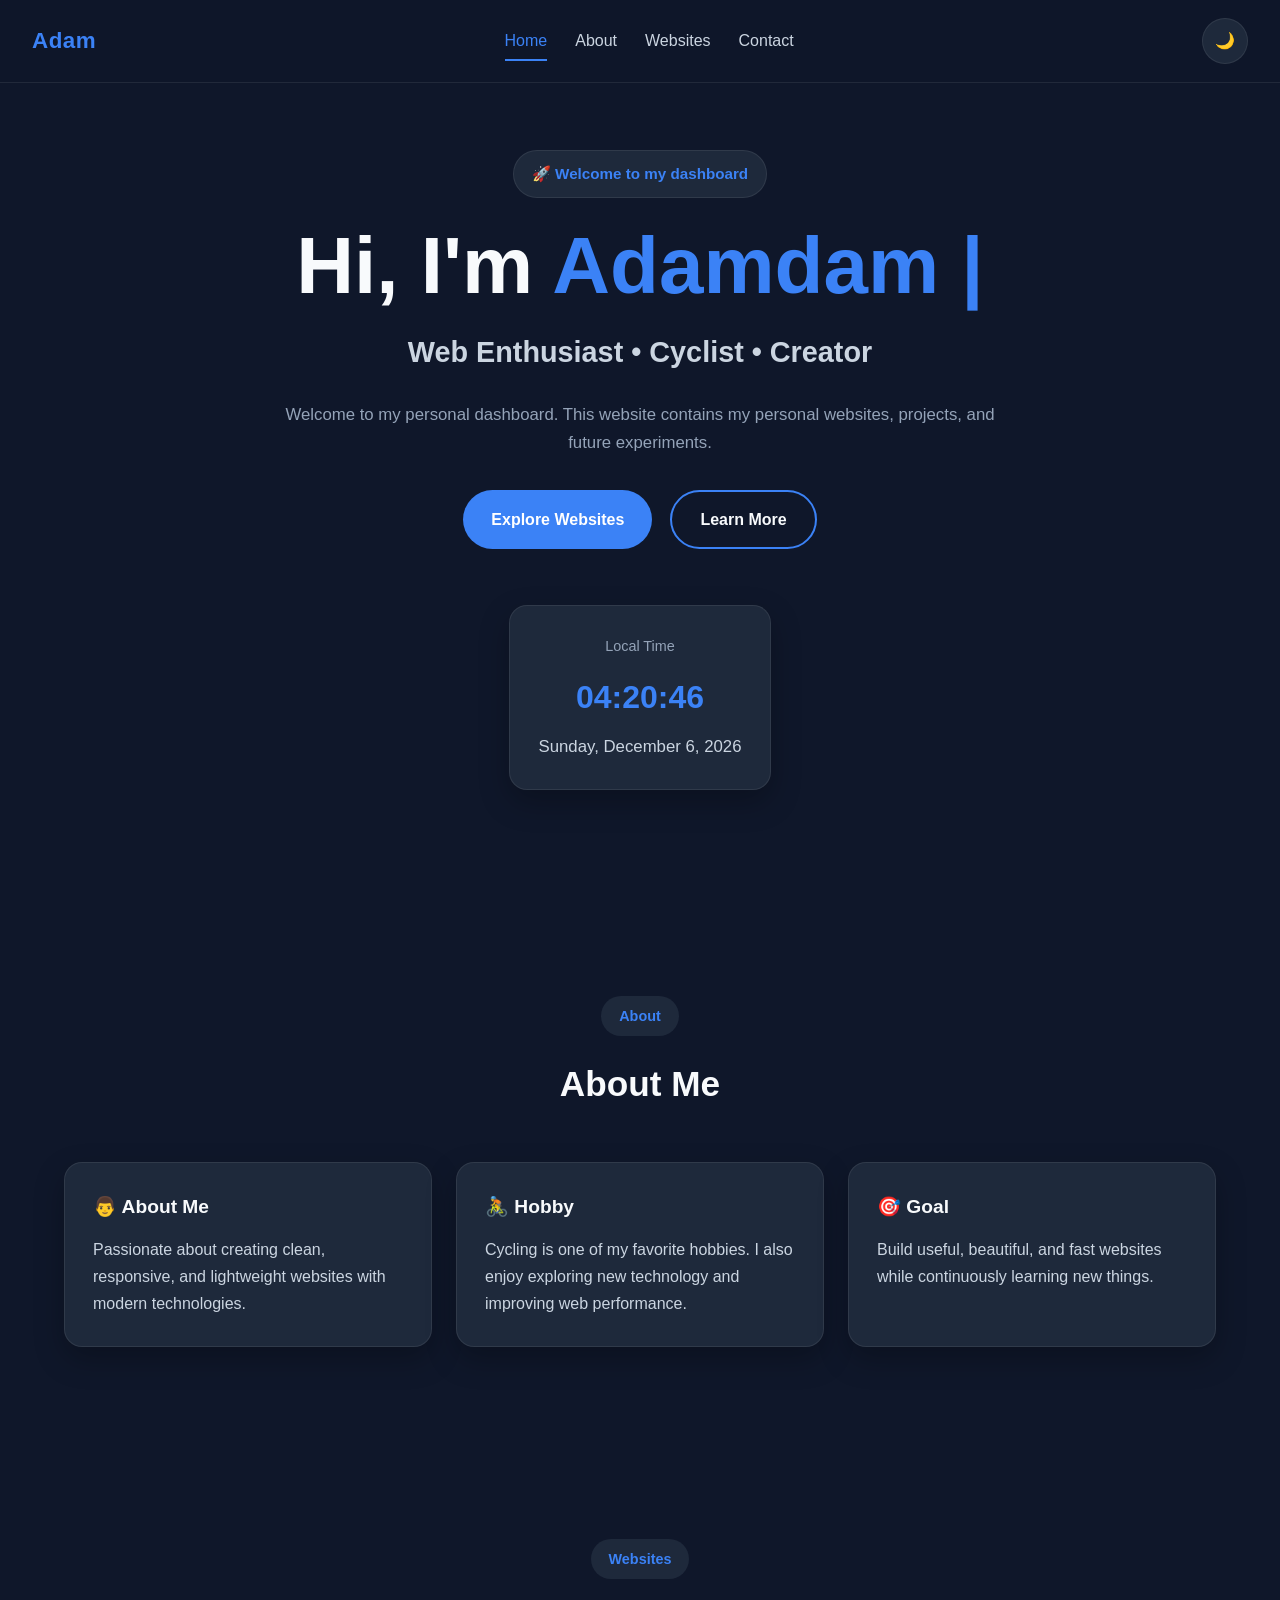
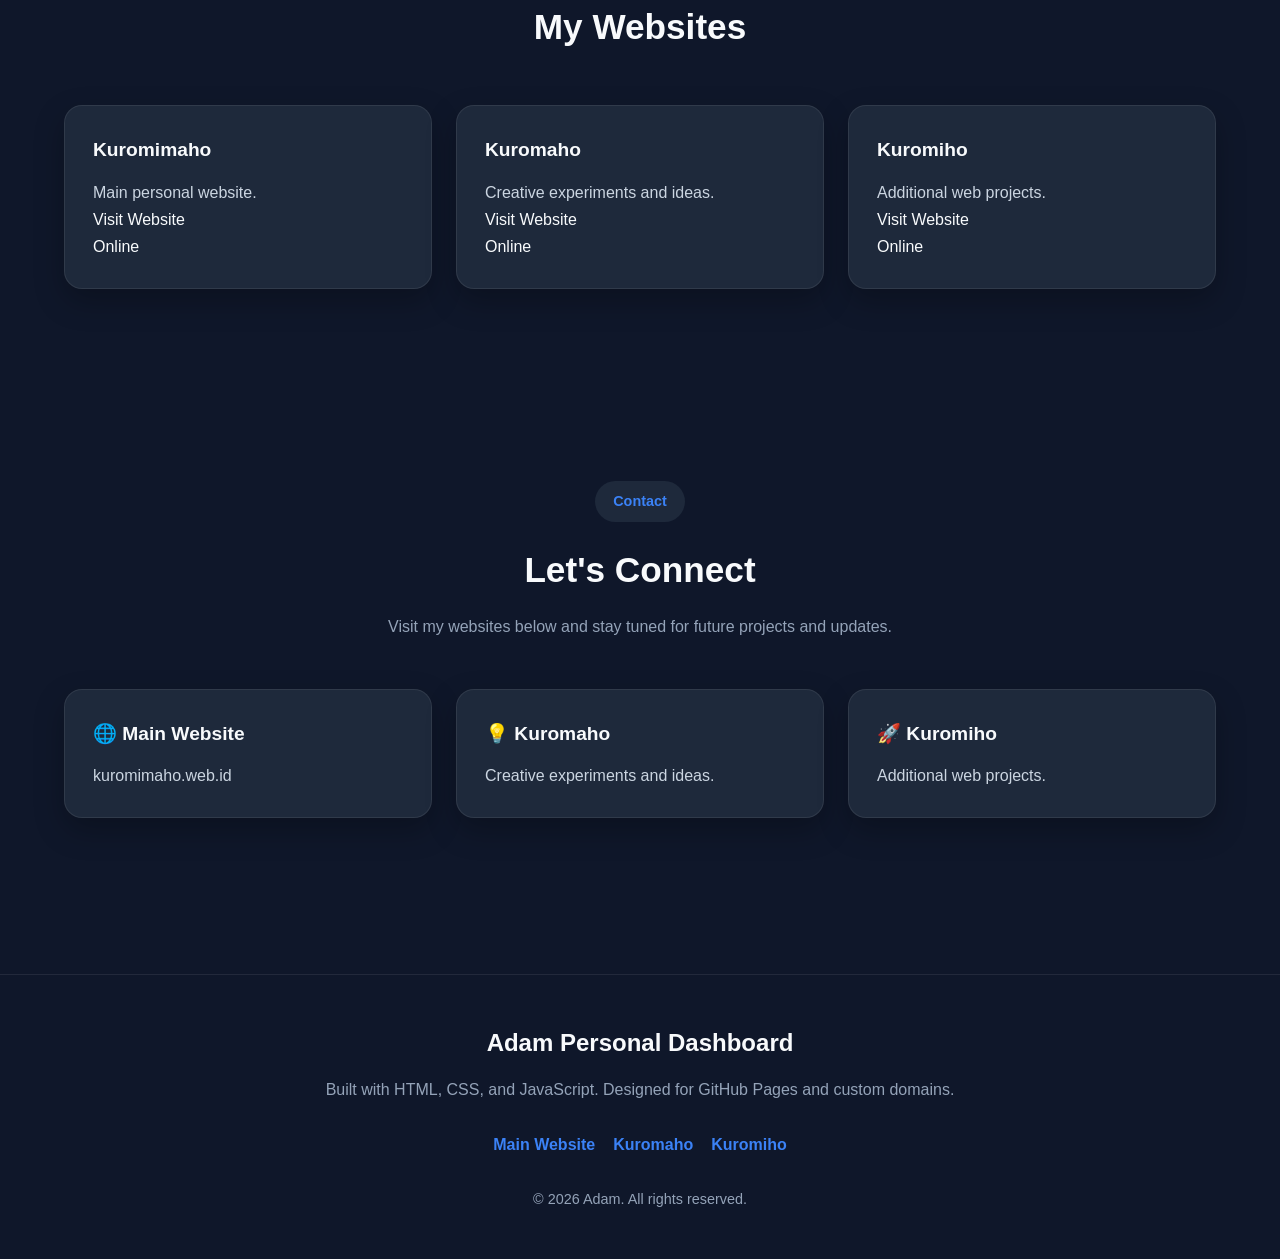
==== commit 4c4133a7: "Add files via upload" ====
--- a/index.html
+++ b/index.html
@@ -1,400 +1,505 @@
-<!DOCTYPE html>
-<!-- Created with https://packager.turbowarp.org/ -->
-<html>
-<head>
-  <meta charset="utf-8">
-  <meta name="viewport" content="width=device-width, initial-scale=1.0, maximum-scale=1.0, user-scalable=no">
-  <!-- We only include this to explicitly loosen the CSP of various packager environments. It does not provide any security. -->
-  <meta http-equiv="Content-Security-Policy" content="default-src * 'self' 'unsafe-inline' 'unsafe-eval' data: blob:">
-  <title>Whirlybird</title>
-  <style>
-    body {
-      color: #ffffff;
-      font-family: sans-serif;
-      overflow: hidden;
-      margin: 0;
-      padding: 0;
-    }
-    :root, body.is-fullscreen {
-      background-color: #000000;
-    }
-    [hidden] {
-      display: none !important;
-    }
-    h1 {
-      font-weight: normal;
-    }
-    a {
-      color: inherit;
-      text-decoration: underline;
-      cursor: pointer;
-    }
-
-    #app, #loading, #error, #launch {
-      position: absolute;
-      top: 0;
-      left: 0;
-      width: 100%;
-      height: 100%;
-    }
-    .screen {
-      display: flex;
-      flex-direction: column;
-      align-items: center;
-      justify-content: center;
-      text-align: center;
-      cursor: default;
-      user-select: none;
-      -webkit-user-select: none;
-      background-color: #000000;
-    }
-    #launch {
-      background-color: rgba(0, 0, 0, 0.7);
-      cursor: pointer;
-    }
-    .green-flag {
-      width: 80px;
-      height: 80px;
-      padding: 16px;
-      border-radius: 100%;
-      background: rgba(255, 255, 255, 0.75);
-      border: 3px solid hsla(0, 100%, 100%, 1);
-      display: flex;
-      justify-content: center;
-      align-items: center;
-      box-sizing: border-box;
-    }
-    #loading {
-      
-    }
-    .progress-bar-outer {
-      border: 1px solid currentColor;
-      height: 10px;
-      width: 200px;
-      max-width: 200px;
-    }
-    .progress-bar-inner {
-      height: 100%;
-      width: 0;
-      background-color: currentColor;
-    }
-    .loading-text, noscript {
-      font-weight: normal;
-      font-size: 36px;
-      margin: 0 0 16px;
-    }
-    .loading-image {
-      margin: 0 0 16px;
-    }
-    #error-message, #error-stack {
-      font-family: monospace;
-      max-width: 600px;
-      white-space: pre-wrap;
-      user-select: text;
-      -webkit-user-select: text;
-    }
-    #error-stack {
-      text-align: left;
-      max-height: 200px;
-      overflow: auto;
-    }
-    .control-button {
-      width: 2rem;
-      height: 2rem;
-      padding: 0.375rem;
-      margin-top: 0.5rem;
-      margin-bottom: 0.5rem;
-      user-select: none;
-      -webkit-user-select: none;
-      cursor: pointer;
-      border: 0;
-      border-radius: 4px;
-    }
-    .control-button-highlight:hover {
-      background: #ff4c4c26;
-    }
-    .control-button-highlight.active {
-      background: #ff4c4c59;
-    }
-    .fullscreen-button {
-      background: white;
-    }
-    .standalone-fullscreen-button {
-      position: absolute;
-      top: 0;
-      right: 0;
-      background-color: rgba(0, 0, 0, 0.5);
-      border-radius: 0 0 0 4px;
-      padding: 4px;
-      cursor: pointer;
-    }
-    .sc-canvas {
-      cursor: auto;
-    }
-    .sc-monitor-root[data-opcode^="data_"] .sc-monitor-value-color {
-      background-color: #ff8c1a;
-    }
-    .sc-monitor-row-value-outer {
-      background-color: #fc662c;
-    }
-    .sc-monitor-row-value-editing .sc-monitor-row-value-outer {
-      background-color: #e25b27;
-    }
-    
-  </style>
-  <meta name="theme-color" content="#000000">
-  <link rel="icon" href="[data-uri]">
-</head>
-<body>
-  <div id="app"></div>
-
-  <div id="launch" class="screen" hidden title="Click to start">
-    <div class="green-flag">
-      <svg viewBox="0 0 16.63 17.5" width="42" height="44">
-        <defs><style>.cls-1,.cls-2{fill:#4cbf56;stroke:#45993d;stroke-linecap:round;stroke-linejoin:round;}.cls-2{stroke-width:1.5px;}</style></defs>
-        <path class="cls-1" d="M.75,2A6.44,6.44,0,0,1,8.44,2h0a6.44,6.44,0,0,0,7.69,0V12.4a6.44,6.44,0,0,1-7.69,0h0a6.44,6.44,0,0,0-7.69,0"/>
-        <line class="cls-2" x1="0.75" y1="16.75" x2="0.75" y2="0.75"/>
-      </svg>
-    </div>
-  </div>
-
-  <div id="loading" class="screen">
-    <noscript>Enable JavaScript</noscript>
-    
-    
-    <div class="progress-bar-outer"><div class="progress-bar-inner" id="loading-inner"></div></div>
-  </div>
-
-  <div id="error" class="screen" hidden>
-    <h1>Error</h1>
-    <details>
-      <summary id="error-message"></summary>
-      <p id="error-stack"></p>
-    </details>
-  </div>
-
-  <script>/*!
-Parts of this script are from the TurboWarp Packager <https://packager.turbowarp.org/>, licensed as follows:
-Copyright (C) 2021-2024 Thomas Weber
-
-The Source Code Form of this program is available under the terms of the
-Mozilla Public License, v. 2.0. You can obtain a copy of the license at
-https://www.mozilla.org/en-US/MPL/2.0/.
-
-Parts of this script are from Scratch <https://scratch.mit.edu/>, licensed as follows:
-Copyright (c) 2016, Massachusetts Institute of Technology
-All rights reserved.
-
-Redistribution and use in source and binary forms, with or without modification, are permitted provided that the following conditions are met:
-
-1. Redistributions of source code must retain the above copyright notice, this list of conditions and the following disclaimer.
-
-2. Redistributions in binary form must reproduce the above copyright notice, this list of conditions and the following disclaimer in the documentation and/or other materials provided with the distribution.
-
-3. Neither the name of the copyright holder nor the names of its contributors may be used to endorse or promote products derived from this software without specific prior written permission.
-
-THIS SOFTWARE IS PROVIDED BY THE COPYRIGHT HOLDERS AND CONTRIBUTORS "AS IS" AND ANY EXPRESS OR IMPLIED WARRANTIES, INCLUDING, BUT NOT LIMITED TO, THE IMPLIED WARRANTIES OF MERCHANTABILITY AND FITNESS FOR A PARTICULAR PURPOSE ARE DISCLAIMED. IN NO EVENT SHALL THE COPYRIGHT HOLDER OR CONTRIBUTORS BE LIABLE FOR ANY DIRECT, INDIRECT, INCIDENTAL, SPECIAL, EXEMPLARY, OR CONSEQUENTIAL DAMAGES (INCLUDING, BUT NOT LIMITED TO, PROCUREMENT OF SUBSTITUTE GOODS OR SERVICES; LOSS OF USE, DATA, OR PROFITS; OR BUSINESS INTERRUPTION) HOWEVER CAUSED AND ON ANY THEORY OF LIABILITY, WHETHER IN CONTRACT, STRICT LIABILITY, OR TORT (INCLUDING NEGLIGENCE OR OTHERWISE) ARISING IN ANY WAY OUT OF THE USE OF THIS SOFTWARE, EVEN IF ADVISED OF THE POSSIBILITY OF SUCH DAMAGE.
-*/
-
-/*! For license information please see scaffolding-min.js.LICENSE.txt */
-!function(e){function t(t){for(var n,i,s=t[0],o=t[1],a=0,l=[];a<s.length;a++)i=s[a],Object.prototype.hasOwnProperty.call(r,i)&&r[i]&&l.push(r[i][0]),r[i]=0;for(n in o)Object.prototype.hasOwnProperty.call(o,n)&&(e[n]=o[n]);for(c&&c(t);l.length;)l.shift()()}var n={},r={0:0};function i(t){if(n[t])return n[t].exports;var r=n[t]={i:t,l:!1,exports:{}};return e[t].call(r.exports,r,r.exports,i),r.l=!0,r.exports}i.e=function(e){var t=[],n=r[e];if(0!==n)if(n)t.push(n[2]);else{var s=new Promise((function(t,i){n=r[e]=[t,i]}));t.push(n[2]=s);var o,a=document.createElement("script");a.charset="utf-8",a.timeout=120,i.nc&&a.setAttribute("nonce",i.nc),a.src=function(e){return i.p+"scaffolding/"+({1:"vendors~iframe-extension-worker"}[e]||e)+".js"}(e);var c=new Error;o=function(t){a.onerror=a.onload=null,clearTimeout(l);var n=r[e];if(0!==n){if(n){var i=t&&("load"===t.type?"missing":t.type),s=t&&t.target&&t.target.src;c.message="Loading chunk "+e+" failed.\n("+i+": "+s+")",c.name="ChunkLoadError",c.type=i,c.request=s,n[1](c)}r[e]=void 0}};var l=setTimeout((function(){o({type:"timeout",target:a})}),12e4);a.onerror=a.onload=o,document.head.appendChild(a)}return Promise.all(t)},i.m=e,i.c=n,i.d=function(e,t,n){i.o(e,t)||Object.defineProperty(e,t,{enumerable:!0,get:n})},i.r=function(e){"undefined"!=typeof Symbol&&Symbol.toStringTag&&Object.defineProperty(e,Symbol.toStringTag,{value:"Module"}),Object.defineProperty(e,"__esModule",{value:!0})},i.t=function(e,t){if(1&t&&(e=i(e)),8&t)return e;if(4&t&&"object"==typeof e&&e&&e.__esModule)return e;var n=Object.create(null);if(i.r(n),Object.defineProperty(n,"default",{enumerable:!0,value:e}),2&t&&"string"!=typeof e)for(var r in e)i.d(n,r,function(t){return e[t]}.bind(null,r));return n},i.n=function(e){var t=e&&e.__esModule?function(){return e.default}:function(){return e};return i.d(t,"a",t),t},i.o=function(e,t){return Object.prototype.hasOwnProperty.call(e,t)},i.p="",i.oe=function(e){throw console.error(e),e};var s=window.webpackJsonp=window.webpackJsonp||[],o=s.push.bind(s);s.push=t,s=s.slice();for(var a=0;a<s.length;a++)t(s[a]);var c=o;i(i.s=300)}([function(e,t,n){const r=n(29);r.enable(),e.exports=r("vm")},function(e,t,n){const r=n(23),i=e=>{if("string"!=typeof e)return!1;for(let t=0;t<e.length;t++){const n=e.charCodeAt(t);if(48===n||9===n)return!1}return!0};class s{static toNumber(e){if("number"==typeof e)return Number.isNaN(e)?0:e;const t=Number(e);return Number.isNaN(t)?0:t}static toBoolean(e){return"boolean"==typeof e?e:"string"==typeof e?""!==e&&"0"!==e&&"false"!==e.toLowerCase():Boolean(e)}static toString(e){return String(e)}static toRgbColorList(e){const t=s.toRgbColorObject(e);return[t.r,t.g,t.b]}static toRgbColorObject(e){let t;return"string"==typeof e&&"#"===e.substring(0,1)?(t=r.hexToRgb(e),t||(t={r:0,g:0,b:0,a:255})):t=r.decimalToRgb(s.toNumber(e)),t}static isWhiteSpace(e){return null===e||"string"==typeof e&&0===e.trim().length}static compare(e,t){let n=Number(e),r=Number(t);if(0===n&&i(e)?n=NaN:0===r&&i(t)&&(r=NaN),isNaN(n)||isNaN(r)){const n=String(e).toLowerCase(),r=String(t).toLowerCase();return n<r?-1:n>r?1:0}return n===1/0&&r===1/0||n===-1/0&&r===-1/0?0:n-r}static isInt(e){return"number"==typeof e?!!isNaN(e)||e===Math.floor(e):"boolean"==typeof e||"string"==typeof e&&e.indexOf(".")<0}static get LIST_INVALID(){return"INVALID"}static get LIST_ALL(){return"ALL"}static toListIndex(e,t,n){if("number"!=typeof e){if("all"===e)return n?s.LIST_ALL:s.LIST_INVALID;if("last"===e)return t>0?t:s.LIST_INVALID;if("random"===e||"any"===e)return t>0?1+Math.floor(Math.random()*t):s.LIST_INVALID}return(e=Math.floor(s.toNumber(e)))<1||e>t?s.LIST_INVALID:e}}e.exports=s},function(e,t){e.exports={BOOLEAN:"Boolean",BUTTON:"button",LABEL:"label",COMMAND:"command",CONDITIONAL:"conditional",EVENT:"event",HAT:"hat",LOOP:"loop",REPORTER:"reporter",XML:"xml"}},function(e,t){e.exports={ANGLE:"angle",BOOLEAN:"Boolean",COLOR:"color",NUMBER:"number",STRING:"string",MATRIX:"matrix",NOTE:"note",IMAGE:"image",COSTUME:"costume",SOUND:"sound"}},function(e,t){e.exports=class{static degToRad(e){return e*Math.PI/180}static radToDeg(e){return 180*e/Math.PI}static clamp(e,t,n){return Math.min(Math.max(e,t),n)}static wrapClamp(e,t,n){const r=n-t+1;return e-Math.floor((e-t)/r)*r}static tan(e){switch(e%=360){case-270:case 90:return 1/0;case-90:case 270:return-1/0;default:return Math.round(1e10*Math.tan(Math.PI*e/180))/1e10}}static reducedSortOrdering(e){const t=e.slice(0).sort(((e,t)=>e-t));return e.map((e=>t.indexOf(e)))}static inclusiveRandIntWithout(e,t,n){const r=t-e,i=e+Math.floor(Math.random()*r);return i>=n?i+1:i}static scale(e,t,n,r,i){return(e-t)/(n-t)*(i-r)+r}}},function(e,t,n){"use strict";var r=n(107),i=n(108),s=n(59),o=n(58),a=n(57);function c(e,t){return Object.keys(t).forEach((function(n){e[n]=t[n]})),e}e.exports=function e(){var t=c({},a),n="en",l={},u=function(e){return e},h=null,d="warning",p={};function f(e,t,s){var o="string"==typeof e?e:e.default,a=b(o,"object"==typeof e&&e.id||u(o),s||n);return(a.format||(a.format=i(r(a.message),s||n,p)))(t)}f.rich=function(e,t,s){var o="string"==typeof e?e:e.default,a=b(o,"object"==typeof e&&e.id||u(o),s||n);return(a.toParts||(a.toParts=i.toParts(r(a.message,{tagsType:m}),s||n,p)))(t)};var m="<>";function g(e,t){var n=e[2];return function(e,t){var r="object"==typeof n?function(e,t){return Object.keys(e).reduce((function(n,r){return n[r]=e[r](t),n}),{})}(n,t):n;return"function"==typeof e?e(r):e}}function b(e,t,n){var r=o(n,l)||"en",i=l[r]||(l[r]={}),s=i[t];if("string"==typeof s&&(s=i[t]={message:s}),!s){var a='Translation for "'+t+'" in "'+r+'" is missing';if("warning"===d)"undefined"!=typeof console&&console.warn(a);else if("ignore"!==d)throw new Error(a);var c="function"==typeof h?h(e,t,r)||e:h||e;s=i[t]={message:c}}return s}function y(e,t,r,i,a){"object"==typeof r&&"object"!=typeof i&&(a=i,i=r,r=0);var c=o(a||n,s),l=c&&s[c][e]||E;return i["="+ +t]||i[l(t-r)]||i.other}function E(){return"other"}return p[m]=g,f.setup=function(e){return(e=e||{}).locale&&(n=e.locale),"translations"in e&&(l=e.translations||{}),e.generateId&&(u=e.generateId),"missingReplacement"in e&&(h=e.missingReplacement),e.missingTranslation&&(d=e.missingTranslation),e.formats&&(e.formats.number&&c(t.number,e.formats.number),e.formats.date&&c(t.date,e.formats.date),e.formats.time&&c(t.time,e.formats.time)),e.types&&((p=e.types)[m]=g),{locale:n,translations:l,generateId:u,missingReplacement:h,missingTranslation:d,formats:t,types:p}},f.number=function(e,r,i){var s=r&&t.number[r]||t.parseNumberPattern(r)||t.number.default;return new Intl.NumberFormat(i||n,s).format(e)},f.date=function(e,r,i){var s=r&&t.date[r]||t.parseDatePattern(r)||t.date.default;return new Intl.DateTimeFormat(i||n,s).format(e)},f.time=function(e,r,i){var s=r&&t.time[r]||t.parseDatePattern(r)||t.time.default;return new Intl.DateTimeFormat(i||n,s).format(e)},f.select=function(e,t){return t[e]||t.other},f.custom=function(e,t,n,r){return e[1]in p?p[e[1]](e,t)(n,r):n},f.plural=y.bind(null,"cardinal"),f.selectordinal=y.bind(null,"ordinal"),f.namespace=e,f}()},function(e,t,n){const r=n(0);class i{static withoutTrailingDigits(e){let t=e.length-1;for(;t>=0&&"0123456789".indexOf(e.charAt(t))>-1;)t--;return e.slice(0,t+1)}static unusedName(e,t){if(t.indexOf(e)<0)return e;e=i.withoutTrailingDigits(e);let n=2;for(;t.indexOf(e+n)>=0;)n++;return e+n}static caseInsensitiveUnusedName(e,t){const n=e=>t.some((t=>t.toLowerCase()===e.toLowerCase()));if(!n(e))return e;e=i.withoutTrailingDigits(e);let r=2;for(;n("".concat(e).concat(r));)r++;return"".concat(e).concat(r)}static splitFirst(e,t){const n=e.indexOf(t);return n>=0?[e.substring(0,n),e.substring(n+1)]:[e,null]}static stringify(e){return JSON.stringify(e,((e,t)=>"number"!=typeof t||t!==1/0&&t!==-1/0&&!isNaN(t)?t:0))}static replaceUnsafeChars(e){if("string"!=typeof e){if(!Array.isArray(e))return r.error("Unexpected input recieved in replaceUnsafeChars"),e;e=String(e)}return e.replace(/[<>&'"]/g,(e=>{switch(e){case"<":return"lt";case">":return"gt";case"&":return"amp";case"'":return"apos";case'"':return"quot"}}))}}e.exports=i},function(e,t){const n="!#%()*+,-./:;=?@[]^_`{|}~ABCDEFGHIJKLMNOPQRSTUVWXYZabcdefghijklmnopqrstuvwxyz0123456789";e.exports=function(){const e=n.length,t=[];for(let r=0;r<20;r++)t[r]=n.charAt(Math.random()*e);return t.join("")}},function(e,t){var n;n=function(){return this}();try{n=n||new Function("return this")()}catch(e){"object"==typeof window&&(n=window)}e.exports=n},function(e,t,n){const r=n(7),i=n(31);class s{constructor(e,t,n,i){switch(this.id=e||r(),this.name=t,this.type=n,this.isCloud=i,this.type){case s.SCALAR_TYPE:this.value=0;break;case s.LIST_TYPE:this.value=[];break;case s.BROADCAST_MESSAGE_TYPE:this.value=this.name;break;default:throw new Error("Invalid variable type: ".concat(this.type))}}toXML(e){return e=!0===e,'<variable type="'.concat(this.type,'" id="').concat(this.id,'" islocal="').concat(e,'" iscloud="').concat(this.isCloud,'">').concat(i(this.name),"</variable>")}static get SCALAR_TYPE(){return""}static get LIST_TYPE(){return"list"}static get BROADCAST_MESSAGE_TYPE(){return"broadcast_msg"}}e.exports=s},function(e,t,n){const r=n(1),{InputOpcode:i,InputType:s}=n(15),o=n(0);class a{static getNumberInputType(e){if("number"!=typeof e)throw new Error("Expected a number.");return e===1/0?s.NUMBER_POS_INF:e===-1/0?s.NUMBER_NEG_INF:e<0?Number.isInteger(e)?s.NUMBER_NEG_INT:s.NUMBER_NEG_FRACT:e>0?Number.isInteger(e)?s.NUMBER_POS_INT:s.NUMBER_POS_FRACT:Number.isNaN(e)?s.NUMBER_NAN:Object.is(e,-0)?s.NUMBER_NEG_ZERO:s.NUMBER_ZERO}constructor(e,t){let n=arguments.length>2&&void 0!==arguments[2]?arguments[2]:{},r=arguments.length>3&&void 0!==arguments[3]&&arguments[3];this.opcode=e,this.type=t,this.inputs=n,this.yields=r}isConstant(e){if(this.opcode!==i.CONSTANT)return!1;let t=this.inputs.value===e;return t||"number"!=typeof e||(t=+this.inputs.value===e),t}isAlwaysType(e){return(this.type&e)===this.type}isSometimesType(e){return!!(this.type&e)}toType(e){let t;switch(e){case s.BOOLEAN:t=i.CAST_BOOLEAN;break;case s.NUMBER:t=i.CAST_NUMBER;break;case s.NUMBER_INDEX:t=i.CAST_NUMBER_INDEX;break;case s.NUMBER_OR_NAN:t=i.CAST_NUMBER_OR_NAN;break;case s.STRING:t=i.CAST_STRING;break;case s.COLOR:t=i.CAST_COLOR;break;default:throw o.warn("Cannot cast to type: ".concat(e),this),new Error("Cannot cast to type: ".concat(e))}if(this.isAlwaysType(e))return this;if(this.opcode===i.CONSTANT){switch(t){case i.CAST_BOOLEAN:this.inputs.value=r.toBoolean(this.inputs.value),this.type=s.BOOLEAN;break;case i.CAST_NUMBER:case i.CAST_NUMBER_INDEX:case i.CAST_NUMBER_OR_NAN:{this.isAlwaysType(s.BOOLEAN_INTERPRETABLE)&&(this.type=s.NUMBER,this.inputs.value=+r.toBoolean(this.inputs.value));const e=+this.inputs.value;e?this.inputs.value=e:Object.is(e,-0)?this.inputs.value=-0:this.inputs.value=0,t===i.CAST_NUMBER_INDEX&&(this.inputs.value|=0),this.type=a.getNumberInputType(this.inputs.value);break}case i.CAST_STRING:this.inputs.value+="",this.type=s.STRING;break;case i.CAST_COLOR:this.inputs.value=r.toRgbColorList(this.inputs.value),this.type=s.COLOR}return this}return new a(t,e,{target:this})}}e.exports={IntermediateStackBlock:class{constructor(e){let t=arguments.length>1&&void 0!==arguments[1]?arguments[1]:{},n=arguments.length>2&&void 0!==arguments[2]&&arguments[2];this.opcode=e,this.inputs=t,this.yields=n,this.ignoreState=!1,this.entryState=null,this.exitState=null}},IntermediateInput:a,IntermediateStack:class{constructor(e){this.blocks=null!=e?e:[]}},IntermediateScript:class{constructor(){this.topBlockId=null,this.stack=null,this.isProcedure=!1,this.procedureVariant="",this.procedureCode="",this.arguments=[],this.isWarp=!1,this.yields=!0,this.warpTimer=!1,this.dependedProcedures=[],this.cachedCompileResult=null,this.cachedAnalysisEndState=null,this.executableHat=!1}},IntermediateRepresentation:class{constructor(e,t){this.entry=e,this.procedures=t}getProcedure(e){return Object.values(this.procedures).find((t=>t.procedureCode===e))}},stringifyType:e=>{let t=[];for(const n in s){const r=s[n];if((r&e)===r){for(const e of t)s[e];t=t.filter((e=>(s[e]&r)!==s[e])),t.push(n)}}let n=null;for(const e of t)n=null===n?e:"".concat(n," | ").concat(e);return null===n?"INVALID":n}}},function(e,t,n){var r;"undefined"!=typeof self&&self,r=function(){return function(e){var t={};function n(r){if(t[r])return t[r].exports;var i=t[r]={i:r,l:!1,exports:{}};return e[r].call(i.exports,i,i.exports,n),i.l=!0,i.exports}return n.m=e,n.c=t,n.d=function(e,t,r){n.o(e,t)||Object.defineProperty(e,t,{configurable:!1,enumerable:!0,get:r})},n.n=function(e){var t=e&&e.__esModule?function(){return e.default}:function(){return e};return n.d(t,"a",t),t},n.o=function(e,t){return Object.prototype.hasOwnProperty.call(e,t)},n.p="",n(n.s=9)}([function(e,t,n){"use strict";t.__esModule=!0,t.copyExistingProperties=function(e,t){Object.keys(t).forEach((function(n){t.hasOwnProperty(n)&&e.hasOwnProperty(n)&&(t[n]=e[n])}))},t.copyNamedProperties=function(e,t,n){e.forEach((function(e){var r=t[e];void 0!==r&&(n[e]=r)}))},t.isBuffer=function(e,t){return o||(o=e.createBuffer()),t instanceof o.constructor},t.isRenderbuffer=function(e,t){return a||(a=e.createRenderbuffer()),t instanceof a.constructor},t.isShader=function(e,t){return c||(c=e.createShader(e.VERTEX_SHADER)),t instanceof c.constructor},t.isTexture=function(e,t){return l||(l=e.createTexture()),t instanceof l.constructor},t.isSampler=function(e,t){if(!u){if(!e.createSampler)return!1;u=e.createSampler()}return t instanceof u.constructor},t.warn=t.error=void 0;var r,i=(r=n(2))&&r.__esModule?r:{default:r},s=i.default.console&&i.default.console.error&&"function"==typeof i.default.console.error?i.default.console.error.bind(i.default.console):function(){};t.error=s;var o,a,c,l,u,h=i.default.console&&i.default.console.warn&&"function"==typeof i.default.console.warn?i.default.console.warn.bind(i.default.console):function(){};t.warn=h},function(e,t,n){"use strict";t.__esModule=!0,t.getGLTypeForTypedArray=function(e){if(e instanceof Int8Array)return s;if(e instanceof Uint8Array)return o;if(e instanceof Uint8ClampedArray)return o;if(e instanceof Int16Array)return a;if(e instanceof Uint16Array)return c;if(e instanceof Int32Array)return l;if(e instanceof Uint32Array)return u;if(e instanceof Float32Array)return h;throw"unsupported typed array type"},t.getGLTypeForTypedArrayType=function(e){if(e===Int8Array)return s;if(e===Uint8Array)return o;if(e===Uint8ClampedArray)return o;if(e===Int16Array)return a;if(e===Uint16Array)return c;if(e===Int32Array)return l;if(e===Uint32Array)return u;if(e===Float32Array)return h;throw"unsupported typed array type"},t.getTypedArrayTypeForGLType=function(e){var t=d[e];if(!t)throw"unknown gl type";return t},t.isArrayBuffer=void 0;var r,i=(r=n(2))&&r.__esModule?r:{default:r},s=5120,o=5121,a=5122,c=5123,l=5124,u=5125,h=5126,d={},p=d;p[s]=Int8Array,p[o]=Uint8Array,p[a]=Int16Array,p[c]=Uint16Array,p[l]=Int32Array,p[u]=Uint32Array,p[h]=Float32Array,p[32819]=Uint16Array,p[32820]=Uint16Array,p[33635]=Uint16Array,p[5131]=Uint16Array,p[33640]=Uint32Array,p[35899]=Uint32Array,p[35902]=Uint32Array,p[36269]=Uint32Array,p[34042]=Uint32Array;var f=i.default.SharedArrayBuffer?function(e){return e&&e.buffer&&(e.buffer instanceof ArrayBuffer||e.buffer instanceof i.default.SharedArrayBuffer)}:function(e){return e&&e.buffer&&e.buffer instanceof ArrayBuffer};t.isArrayBuffer=f},function(e,t,n){"use strict";t.__esModule=!0,t.default=void 0;var r=void 0!==r?r:"undefined"!=typeof self?self:"undefined"!=typeof window?window:{};t.default=r},function(e,t,n){"use strict";t.__esModule=!0,t.add=function(e,t,n){return(n=n||new r(3))[0]=e[0]+t[0],n[1]=e[1]+t[1],n[2]=e[2]+t[2],n},t.copy=function(e,t){return(t=t||new r(3))[0]=e[0],t[1]=e[1],t[2]=e[2],t},t.create=function(e,t,n){var i=new r(3);return e&&(i[0]=e),t&&(i[1]=t),n&&(i[2]=n),i},t.cross=function(e,t,n){n=n||new r(3);var i=e[2]*t[0]-e[0]*t[2],s=e[0]*t[1]-e[1]*t[0];return n[0]=e[1]*t[2]-e[2]*t[1],n[1]=i,n[2]=s,n},t.distance=function(e,t){var n=e[0]-t[0],r=e[1]-t[1],i=e[2]-t[2];return Math.sqrt(n*n+r*r+i*i)},t.distanceSq=function(e,t){var n=e[0]-t[0],r=e[1]-t[1],i=e[2]-t[2];return n*n+r*r+i*i},t.divide=function(e,t,n){return(n=n||new r(3))[0]=e[0]/t[0],n[1]=e[1]/t[1],n[2]=e[2]/t[2],n},t.divScalar=function(e,t,n){return(n=n||new r(3))[0]=e[0]/t,n[1]=e[1]/t,n[2]=e[2]/t,n},t.dot=function(e,t){return e[0]*t[0]+e[1]*t[1]+e[2]*t[2]},t.lerp=function(e,t,n,i){return(i=i||new r(3))[0]=(1-n)*e[0]+n*t[0],i[1]=(1-n)*e[1]+n*t[1],i[2]=(1-n)*e[2]+n*t[2],i},t.length=function(e){return Math.sqrt(e[0]*e[0]+e[1]*e[1]+e[2]*e[2])},t.lengthSq=function(e){return e[0]*e[0]+e[1]*e[1]+e[2]*e[2]},t.mulScalar=function(e,t,n){return(n=n||new r(3))[0]=e[0]*t,n[1]=e[1]*t,n[2]=e[2]*t,n},t.multiply=function(e,t,n){return(n=n||new r(3))[0]=e[0]*t[0],n[1]=e[1]*t[1],n[2]=e[2]*t[2],n},t.negate=function(e,t){return(t=t||new r(3))[0]=-e[0],t[1]=-e[1],t[2]=-e[2],t},t.normalize=function(e,t){t=t||new r(3);var n=e[0]*e[0]+e[1]*e[1]+e[2]*e[2],i=Math.sqrt(n);return i>1e-5?(t[0]=e[0]/i,t[1]=e[1]/i,t[2]=e[2]/i):(t[0]=0,t[1]=0,t[2]=0),t},t.setDefaultType=function(e){var t=r;return r=e,t},t.subtract=function(e,t,n){return(n=n||new r(3))[0]=e[0]-t[0],n[1]=e[1]-t[1],n[2]=e[2]-t[2],n};var r=Float32Array},function(e,t,n){"use strict";t.__esModule=!0,t.isWebGL1=function(e){return!e.texStorage2D},t.isWebGL2=function(e){return!!e.texStorage2D},t.glEnumToString=void 0;var r,i,s=(r={},i={},function(e,t){return function(e){var t=e.constructor.name;if(!r[t]){for(var n in e)if("number"==typeof e[n]){var s=i[e[n]];i[e[n]]=s?"".concat(s," | ").concat(n):n}r[t]=!0}}(e),i[t]||"0x"+t.toString(16)});t.glEnumToString=s},function(e,t,n){"use strict";t.__esModule=!0,t.createAttributeSetters=W,t.createProgram=D,t.createProgramFromScripts=function(e,t,n,r,i){for(var s=M(n,r,i),o=[],a=0;a<t.length;++a){var c=B(e,t[a],e[C[a]],s.errorCallback);if(!c)return null;o.push(c)}return D(e,o,s)},t.createProgramFromSources=U,t.createProgramInfo=function(e,t,n,r,i){var s=M(n,r,i),o=!0;if(t=t.map((function(e){if(e.indexOf("\n")<0){var t=u(e);t?e=t.text:(s.errorCallback("no element with id: "+e),o=!1)}return e})),!o)return null;var a=U(e,t,s);return a?X(e,a):null},t.createProgramInfoFromProgram=X,t.createUniformSetters=j,t.createUniformBlockSpecFromProgram=V,t.createUniformBlockInfoFromProgram=Y,t.createUniformBlockInfo=function(e,t,n){return Y(e,t.program,t.uniformBlockSpec,n)},t.createTransformFeedback=function(e,t,n){var r=e.createTransformFeedback();return e.bindTransformFeedback(e.TRANSFORM_FEEDBACK,r),e.useProgram(t.program),G(e,t,n),e.bindTransformFeedback(e.TRANSFORM_FEEDBACK,null),function(e,t,n){for(var r in t.transformFeedbackInfo&&(t=t.transformFeedbackInfo),n.attribs&&(n=n.attribs),n){var i=t[r];i&&e.bindBufferBase(e.TRANSFORM_FEEDBACK_BUFFER,i.index,null)}}(e,t,n),r},t.createTransformFeedbackInfo=z,t.bindTransformFeedbackInfo=G,t.setAttributes=K,t.setBuffersAndAttributes=function(e,t,n){n.vertexArrayObject?e.bindVertexArray(n.vertexArrayObject):(K(t.attribSetters||t,n.attribs),n.indices&&e.bindBuffer(e.ELEMENT_ARRAY_BUFFER,n.indices))},t.setUniforms=function e(t,n){for(var r=t.uniformSetters||t,i=arguments.length,s=1;s<i;++s){var o=arguments[s];if(Array.isArray(o))for(var a=o.length,c=0;c<a;++c)e(r,o[c]);else for(var l in o){var u=r[l];u&&u(o[l])}}},t.setUniformBlock=function(e,t,n){H(e,t,n)&&e.bufferData(e.UNIFORM_BUFFER,n.array,e.DYNAMIC_DRAW)},t.setBlockUniforms=function(e,t){var n=e.uniforms;for(var r in t){var i=n[r];if(i){var s=t[r];s.length?i.set(s):i[0]=s}}},t.bindUniformBlock=H;var r,i=a(n(4)),s=a(n(0)),o=(r=n(2))&&r.__esModule?r:{default:r};function a(e){if(e&&e.__esModule)return e;var t={};if(null!=e)for(var n in e)if(Object.prototype.hasOwnProperty.call(e,n)){var r=Object.defineProperty&&Object.getOwnPropertyDescriptor?Object.getOwnPropertyDescriptor(e,n):{};r.get||r.set?Object.defineProperty(t,n,r):t[n]=e[n]}return t.default=e,t}var c=s.error,l=s.warn,u=o.default&&o.default.document&&o.default.document.getElementById?o.default.document.getElementById.bind(o.default.document):function(){return null},h=3553,d=34067,p=32879,f=35866,m={};function g(e,t){return m[t].bindPoint}function b(e,t){return function(n){e.uniform1i(t,n)}}function y(e,t){return function(n){e.uniform1iv(t,n)}}function E(e,t){return function(n){e.uniform2iv(t,n)}}function T(e,t){return function(n){e.uniform3iv(t,n)}}function v(e,t){return function(n){e.uniform4iv(t,n)}}function A(e,t,n,r){var o=g(0,t);return i.isWebGL2(e)?function(t){var i,a;s.isTexture(e,t)?(i=t,a=null):(i=t.texture,a=t.sampler),e.uniform1i(r,n),e.activeTexture(e.TEXTURE0+n),e.bindTexture(o,i),e.bindSampler(n,a)}:function(t){e.uniform1i(r,n),e.activeTexture(e.TEXTURE0+n),e.bindTexture(o,t)}}function w(e,t,n,r,o){for(var a=g(0,t),c=new Int32Array(o),l=0;l<o;++l)c[l]=n+l;return i.isWebGL2(e)?function(t){e.uniform1iv(r,c),t.forEach((function(t,r){var i,o;e.activeTexture(e.TEXTURE0+c[r]),s.isTexture(e,t)?(i=t,o=null):(i=t.texture,o=t.sampler),e.bindSampler(n,o),e.bindTexture(a,i)}))}:function(t){e.uniform1iv(r,c),t.forEach((function(t,n){e.activeTexture(e.TEXTURE0+c[n]),e.bindTexture(a,t)}))}}function S(e,t){return function(n){e.bindBuffer(e.ARRAY_BUFFER,n.buffer),e.enableVertexAttribArray(t),e.vertexAttribPointer(t,n.numComponents||n.size,n.type||e.FLOAT,n.normalize||!1,n.stride||0,n.offset||0),void 0!==n.divisor&&e.vertexAttribDivisor(t,n.divisor)}}function k(e,t){return function(n){e.bindBuffer(e.ARRAY_BUFFER,n.buffer),e.enableVertexAttribArray(t),e.vertexAttribIPointer(t,n.numComponents||n.size,n.type||e.INT,n.stride||0,n.offset||0),void 0!==n.divisor&&e.vertexAttribDivisor(t,n.divisor)}}function O(e,t,n){var r=n.size,i=n.count;return function(n){e.bindBuffer(e.ARRAY_BUFFER,n.buffer);for(var s=n.size||n.numComponents||r,o=s/i,a=n.type||e.FLOAT,c=m[a].size*s,l=n.normalize||!1,u=n.offset||0,h=c/i,d=0;d<i;++d)e.enableVertexAttribArray(t+d),e.vertexAttribPointer(t+d,o,a,l,c,u+h*d),void 0!==n.divisor&&e.vertexAttribDivisor(t+d,n.divisor)}}m[5126]={Type:Float32Array,size:4,setter:function(e,t){return function(n){e.uniform1f(t,n)}},arraySetter:function(e,t){return function(n){e.uniform1fv(t,n)}}},m[35664]={Type:Float32Array,size:8,setter:function(e,t){return function(n){e.uniform2fv(t,n)}}},m[35665]={Type:Float32Array,size:12,setter:function(e,t){return function(n){e.uniform3fv(t,n)}}},m[35666]={Type:Float32Array,size:16,setter:function(e,t){return function(n){e.uniform4fv(t,n)}}},m[5124]={Type:Int32Array,size:4,setter:b,arraySetter:y},m[35667]={Type:Int32Array,size:8,setter:E},m[35668]={Type:Int32Array,size:12,setter:T},m[35669]={Type:Int32Array,size:16,setter:v},m[5125]={Type:Uint32Array,size:4,setter:function(e,t){return function(n){e.uniform1ui(t,n)}},arraySetter:function(e,t){return function(n){e.uniform1uiv(t,n)}}},m[36294]={Type:Uint32Array,size:8,setter:function(e,t){return function(n){e.uniform2uiv(t,n)}}},m[36295]={Type:Uint32Array,size:12,setter:function(e,t){return function(n){e.uniform3uiv(t,n)}}},m[36296]={Type:Uint32Array,size:16,setter:function(e,t){return function(n){e.uniform4uiv(t,n)}}},m[35670]={Type:Uint32Array,size:4,setter:b,arraySetter:y},m[35671]={Type:Uint32Array,size:8,setter:E},m[35672]={Type:Uint32Array,size:12,setter:T},m[35673]={Type:Uint32Array,size:16,setter:v},m[35674]={Type:Float32Array,size:16,setter:function(e,t){return function(n){e.uniformMatrix2fv(t,!1,n)}}},m[35675]={Type:Float32Array,size:36,setter:function(e,t){return function(n){e.uniformMatrix3fv(t,!1,n)}}},m[35676]={Type:Float32Array,size:64,setter:function(e,t){return function(n){e.uniformMatrix4fv(t,!1,n)}}},m[35685]={Type:Float32Array,size:24,setter:function(e,t){return function(n){e.uniformMatrix2x3fv(t,!1,n)}}},m[35686]={Type:Float32Array,size:32,setter:function(e,t){return function(n){e.uniformMatrix2x4fv(t,!1,n)}}},m[35687]={Type:Float32Array,size:24,setter:function(e,t){return function(n){e.uniformMatrix3x2fv(t,!1,n)}}},m[35688]={Type:Float32Array,size:48,setter:function(e,t){return function(n){e.uniformMatrix3x4fv(t,!1,n)}}},m[35689]={Type:Float32Array,size:32,setter:function(e,t){return function(n){e.uniformMatrix4x2fv(t,!1,n)}}},m[35690]={Type:Float32Array,size:48,setter:function(e,t){return function(n){e.uniformMatrix4x3fv(t,!1,n)}}},m[35678]={Type:null,size:0,setter:A,arraySetter:w,bindPoint:h},m[35680]={Type:null,size:0,setter:A,arraySetter:w,bindPoint:d},m[35679]={Type:null,size:0,setter:A,arraySetter:w,bindPoint:p},m[35682]={Type:null,size:0,setter:A,arraySetter:w,bindPoint:h},m[36289]={Type:null,size:0,setter:A,arraySetter:w,bindPoint:f},m[36292]={Type:null,size:0,setter:A,arraySetter:w,bindPoint:f},m[36293]={Type:null,size:0,setter:A,arraySetter:w,bindPoint:d},m[36298]={Type:null,size:0,setter:A,arraySetter:w,bindPoint:h},m[36299]={Type:null,size:0,setter:A,arraySetter:w,bindPoint:p},m[36300]={Type:null,size:0,setter:A,arraySetter:w,bindPoint:d},m[36303]={Type:null,size:0,setter:A,arraySetter:w,bindPoint:f},m[36306]={Type:null,size:0,setter:A,arraySetter:w,bindPoint:h},m[36307]={Type:null,size:0,setter:A,arraySetter:w,bindPoint:p},m[36308]={Type:null,size:0,setter:A,arraySetter:w,bindPoint:d},m[36311]={Type:null,size:0,setter:A,arraySetter:w,bindPoint:f};var I={};I[5126]={size:4,setter:S},I[35664]={size:8,setter:S},I[35665]={size:12,setter:S},I[35666]={size:16,setter:S},I[5124]={size:4,setter:k},I[35667]={size:8,setter:k},I[35668]={size:12,setter:k},I[35669]={size:16,setter:k},I[5125]={size:4,setter:k},I[36294]={size:8,setter:k},I[36295]={size:12,setter:k},I[36296]={size:16,setter:k},I[35670]={size:4,setter:k},I[35671]={size:8,setter:k},I[35672]={size:12,setter:k},I[35673]={size:16,setter:k},I[35674]={size:4,setter:O,count:2},I[35675]={size:9,setter:O,count:3},I[35676]={size:16,setter:O,count:4};var N=void 0,R=/^[ \t]*\n/;function x(e,t,n,r){var i=r||c,s=e.createShader(n),o=0;if(R.test(t)&&(o=1,t=t.replace(R,"")),e.shaderSource(s,t),e.compileShader(s),!e.getShaderParameter(s,e.COMPILE_STATUS)){var a=e.getShaderInfoLog(s);return i(function(e,t){return t=t||0,++t,e.split("\n").map((function(e,n){return n+t+": "+e})).join("\n")}(t,o)+"\n*** Error compiling shader: "+a),e.deleteShader(s),null}return s}function M(e,t,n){var r;if("function"==typeof t&&(n=t,t=void 0),"function"==typeof e)n=e,e=void 0;else if(e&&!Array.isArray(e)){if(e.errorCallback)return e;var i=e;n=i.errorCallback,e=i.attribLocations,r=i.transformFeedbackVaryings}var s={errorCallback:n||c,transformFeedbackVaryings:r};if(e){var o={};Array.isArray(e)?e.forEach((function(e,n){o[e]=t?t[n]:n})):o=e,s.attribLocations=o}return s}var C=["VERTEX_SHADER","FRAGMENT_SHADER"];function P(e){return e.indexOf("frag")>=0?N.FRAGMENT_SHADER:e.indexOf("vert")>=0?N.VERTEX_SHADER:void 0}function L(e,t){t.forEach((function(t){e.deleteShader(t)}))}function D(e,t,n,r,i){for(var o=M(n,r,i),a=[],c=[],l=0;l<t.length;++l){var h=t[l];if("string"==typeof h){var d=u(h),p=d?d.text:h,f=e[C[l]];d&&d.type&&(f=P(d.type)||f),h=x(e,p,f,o.errorCallback),c.push(h)}s.isShader(e,h)&&a.push(h)}if(a.length!==t.length)return o.errorCallback("not enough shaders for program"),L(e,c),null;var m=e.createProgram();a.forEach((function(t){e.attachShader(m,t)})),o.attribLocations&&Object.keys(o.attribLocations).forEach((function(t){e.bindAttribLocation(m,o.attribLocations[t],t)}));var g=o.transformFeedbackVaryings;if(g&&(g.attribs&&(g=g.attribs),Array.isArray(g)||(g=Object.keys(g)),e.transformFeedbackVaryings(m,g,o.transformFeedbackMode||e.SEPARATE_ATTRIBS)),e.linkProgram(m),!e.getProgramParameter(m,e.LINK_STATUS)){var b=e.getProgramInfoLog(m);return o.errorCallback("Error in program linking:"+b),e.deleteProgram(m),L(e,c),null}return m}function B(e,t,n,r){var i,s=u(t);if(!s)throw"*** Error: unknown script element"+t;i=s.text;var o=n||P(s.type);if(!o)throw"*** Error: unknown shader type";return x(e,i,o,r)}function U(e,t,n,r,i){for(var s=M(n,r,i),o=[],a=0;a<t.length;++a){var c=x(e,t[a],e[C[a]],s.errorCallback);if(!c)return null;o.push(c)}return D(e,o,s)}function F(e){var t=e.name;return t.startsWith("gl_")||t.startsWith("webgl_")}function j(e,t){var n=0;function r(t,r){var i,s=e.getUniformLocation(t,r.name),o=r.size>1&&"[0]"===r.name.substr(-3),a=r.type,c=m[a];if(!c)throw"unknown type: 0x"+a.toString(16);if(c.bindPoint){var l=n;n+=r.size,i=o?c.arraySetter(e,a,l,s,r.size):c.setter(e,a,l,s,r.size)}else i=c.arraySetter&&o?c.arraySetter(e,s):c.setter(e,s);return i.location=s,i}for(var i={},s=e.getProgramParameter(t,e.ACTIVE_UNIFORMS),o=0;o<s;++o){var a=e.getActiveUniform(t,o);if(!F(a)){var c=a.name;"[0]"===c.substr(-3)&&(c=c.substr(0,c.length-3));var l=r(t,a);i[c]=l}}return i}function z(e,t){for(var n={},r=e.getProgramParameter(t,e.TRANSFORM_FEEDBACK_VARYINGS),i=0;i<r;++i){var s=e.getTransformFeedbackVarying(t,i);n[s.name]={index:i,type:s.type,size:s.size}}return n}function G(e,t,n){for(var r in t.transformFeedbackInfo&&(t=t.transformFeedbackInfo),n.attribs&&(n=n.attribs),n){var i=t[r];if(i){var s=n[r];s.offset?e.bindBufferRange(e.TRANSFORM_FEEDBACK_BUFFER,i.index,s.buffer,s.offset,s.size):e.bindBufferBase(e.TRANSFORM_FEEDBACK_BUFFER,i.index,s.buffer)}}}function V(e,t){for(var n=e.getProgramParameter(t,e.ACTIVE_UNIFORMS),r=[],i=[],s=0;s<n;++s){i.push(s),r.push({});var o=e.getActiveUniform(t,s);if(F(o))break;r[s].name=o.name}[["UNIFORM_TYPE","type"],["UNIFORM_SIZE","size"],["UNIFORM_BLOCK_INDEX","blockNdx"],["UNIFORM_OFFSET","offset"]].forEach((function(n){var s=n[0],o=n[1];e.getActiveUniforms(t,i,e[s]).forEach((function(e,t){r[t][o]=e}))}));for(var a={},c=e.getProgramParameter(t,e.ACTIVE_UNIFORM_BLOCKS),l=0;l<c;++l){var u=e.getActiveUniformBlockName(t,l),h={index:l,usedByVertexShader:e.getActiveUniformBlockParameter(t,l,e.UNIFORM_BLOCK_REFERENCED_BY_VERTEX_SHADER),usedByFragmentShader:e.getActiveUniformBlockParameter(t,l,e.UNIFORM_BLOCK_REFERENCED_BY_FRAGMENT_SHADER),size:e.getActiveUniformBlockParameter(t,l,e.UNIFORM_BLOCK_DATA_SIZE),uniformIndices:e.getActiveUniformBlockParameter(t,l,e.UNIFORM_BLOCK_ACTIVE_UNIFORM_INDICES)};h.used=h.usedByVertexSahder||h.usedByFragmentShader,a[u]=h}return{blockSpecs:a,uniformData:r}}var _=/\[\d+\]\.$/;function Y(e,t,n,r){var i=n.blockSpecs,s=n.uniformData,o=i[r];if(!o)return l("no uniform block object named:",r),{name:r,uniforms:{}};var a=new ArrayBuffer(o.size),c=e.createBuffer(),u=o.index;e.bindBuffer(e.UNIFORM_BUFFER,c),e.uniformBlockBinding(t,o.index,u);var h=r+".";_.test(h)&&(h=h.replace(_,"."));var d={};return o.uniformIndices.forEach((function(e){var t=s[e],n=m[t.type],r=n.Type,i=t.size*n.size,o=t.name;o.substr(0,h.length)===h&&(o=o.substr(h.length)),d[o]=new r(a,t.offset,i/r.BYTES_PER_ELEMENT)})),{name:r,array:a,asFloat:new Float32Array(a),buffer:c,uniforms:d}}function H(e,t,n){var r=(t.uniformBlockSpec||t).blockSpecs[n.name];if(r){var i=r.index;return e.bindBufferRange(e.UNIFORM_BUFFER,i,n.buffer,n.offset||0,n.array.byteLength),!0}return!1}function W(e,t){for(var n={},r=e.getProgramParameter(t,e.ACTIVE_ATTRIBUTES),i=0;i<r;++i){var s=e.getActiveAttrib(t,i);if(!F(s)){var o=e.getAttribLocation(t,s.name),a=I[s.type],c=a.setter(e,o,a);c.location=o,n[s.name]=c}}return n}function K(e,t){for(var n in t){var r=e[n];r&&r(t[n])}}function X(e,t){var n={program:t,uniformSetters:j(e,t),attribSetters:W(e,t)};return i.isWebGL2(e)&&(n.uniformBlockSpec=V(e,t),n.transformFeedbackInfo=z(e,t)),n}},function(e,t,n){"use strict";t.__esModule=!0,t.axisRotate=function(e,t,n,r){r=r||new i(16);var s=t[0],o=t[1],a=t[2],c=Math.sqrt(s*s+o*o+a*a),l=(s/=c)*s,u=(o/=c)*o,h=(a/=c)*a,d=Math.cos(n),p=Math.sin(n),f=1-d,m=l+(1-l)*d,g=s*o*f+a*p,b=s*a*f-o*p,y=s*o*f-a*p,E=u+(1-u)*d,T=o*a*f+s*p,v=s*a*f+o*p,A=o*a*f-s*p,w=h+(1-h)*d,S=e[0],k=e[1],O=e[2],I=e[3],N=e[4],R=e[5],x=e[6],M=e[7],C=e[8],P=e[9],L=e[10],D=e[11];return r[0]=m*S+g*N+b*C,r[1]=m*k+g*R+b*P,r[2]=m*O+g*x+b*L,r[3]=m*I+g*M+b*D,r[4]=y*S+E*N+T*C,r[5]=y*k+E*R+T*P,r[6]=y*O+E*x+T*L,r[7]=y*I+E*M+T*D,r[8]=v*S+A*N+w*C,r[9]=v*k+A*R+w*P,r[10]=v*O+A*x+w*L,r[11]=v*I+A*M+w*D,e!==r&&(r[12]=e[12],r[13]=e[13],r[14]=e[14],r[15]=e[15]),r},t.axisRotation=function(e,t,n){n=n||new i(16);var r=e[0],s=e[1],o=e[2],a=Math.sqrt(r*r+s*s+o*o),c=(r/=a)*r,l=(s/=a)*s,u=(o/=a)*o,h=Math.cos(t),d=Math.sin(t),p=1-h;return n[0]=c+(1-c)*h,n[1]=r*s*p+o*d,n[2]=r*o*p-s*d,n[3]=0,n[4]=r*s*p-o*d,n[5]=l+(1-l)*h,n[6]=s*o*p+r*d,n[7]=0,n[8]=r*o*p+s*d,n[9]=s*o*p-r*d,n[10]=u+(1-u)*h,n[11]=0,n[12]=0,n[13]=0,n[14]=0,n[15]=1,n},t.copy=c,t.frustum=function(e,t,n,r,s,o,a){a=a||new i(16);var c=t-e,l=r-n,u=s-o;return a[0]=2*s/c,a[1]=0,a[2]=0,a[3]=0,a[4]=0,a[5]=2*s/l,a[6]=0,a[7]=0,a[8]=(e+t)/c,a[9]=(r+n)/l,a[10]=o/u,a[11]=-1,a[12]=0,a[13]=0,a[14]=s*o/u,a[15]=0,a},t.getAxis=function(e,t,n){n=n||r.create();var i=4*t;return n[0]=e[i+0],n[1]=e[i+1],n[2]=e[i+2],n},t.getTranslation=function(e,t){return(t=t||r.create())[0]=e[12],t[1]=e[13],t[2]=e[14],t},t.identity=l,t.inverse=u,t.lookAt=function(e,t,n,c){c=c||new i(16);var l=s,u=o,h=a;return r.normalize(r.subtract(e,t,h),h),r.normalize(r.cross(n,h,l),l),r.normalize(r.cross(h,l,u),u),c[0]=l[0],c[1]=l[1],c[2]=l[2],c[3]=0,c[4]=u[0],c[5]=u[1],c[6]=u[2],c[7]=0,c[8]=h[0],c[9]=h[1],c[10]=h[2],c[11]=0,c[12]=e[0],c[13]=e[1],c[14]=e[2],c[15]=1,c},t.multiply=function(e,t,n){n=n||new i(16);var r=e[0],s=e[1],o=e[2],a=e[3],c=e[4],l=e[5],u=e[6],h=e[7],d=e[8],p=e[9],f=e[10],m=e[11],g=e[12],b=e[13],y=e[14],E=e[15],T=t[0],v=t[1],A=t[2],w=t[3],S=t[4],k=t[5],O=t[6],I=t[7],N=t[8],R=t[9],x=t[10],M=t[11],C=t[12],P=t[13],L=t[14],D=t[15];return n[0]=r*T+c*v+d*A+g*w,n[1]=s*T+l*v+p*A+b*w,n[2]=o*T+u*v+f*A+y*w,n[3]=a*T+h*v+m*A+E*w,n[4]=r*S+c*k+d*O+g*I,n[5]=s*S+l*k+p*O+b*I,n[6]=o*S+u*k+f*O+y*I,n[7]=a*S+h*k+m*O+E*I,n[8]=r*N+c*R+d*x+g*M,n[9]=s*N+l*R+p*x+b*M,n[10]=o*N+u*R+f*x+y*M,n[11]=a*N+h*R+m*x+E*M,n[12]=r*C+c*P+d*L+g*D,n[13]=s*C+l*P+p*L+b*D,n[14]=o*C+u*P+f*L+y*D,n[15]=a*C+h*P+m*L+E*D,n},t.negate=function(e,t){return(t=t||new i(16))[0]=-e[0],t[1]=-e[1],t[2]=-e[2],t[3]=-e[3],t[4]=-e[4],t[5]=-e[5],t[6]=-e[6],t[7]=-e[7],t[8]=-e[8],t[9]=-e[9],t[10]=-e[10],t[11]=-e[11],t[12]=-e[12],t[13]=-e[13],t[14]=-e[14],t[15]=-e[15],t},t.ortho=function(e,t,n,r,s,o,a){return(a=a||new i(16))[0]=2/(t-e),a[1]=0,a[2]=0,a[3]=0,a[4]=0,a[5]=2/(r-n),a[6]=0,a[7]=0,a[8]=0,a[9]=0,a[10]=2/(s-o),a[11]=0,a[12]=(t+e)/(e-t),a[13]=(r+n)/(n-r),a[14]=(o+s)/(s-o),a[15]=1,a},t.perspective=function(e,t,n,r,s){s=s||new i(16);var o=Math.tan(.5*Math.PI-.5*e),a=1/(n-r);return s[0]=o/t,s[1]=0,s[2]=0,s[3]=0,s[4]=0,s[5]=o,s[6]=0,s[7]=0,s[8]=0,s[9]=0,s[10]=(n+r)*a,s[11]=-1,s[12]=0,s[13]=0,s[14]=n*r*a*2,s[15]=0,s},t.rotateX=function(e,t,n){n=n||new i(16);var r=e[4],s=e[5],o=e[6],a=e[7],c=e[8],l=e[9],u=e[10],h=e[11],d=Math.cos(t),p=Math.sin(t);return n[4]=d*r+p*c,n[5]=d*s+p*l,n[6]=d*o+p*u,n[7]=d*a+p*h,n[8]=d*c-p*r,n[9]=d*l-p*s,n[10]=d*u-p*o,n[11]=d*h-p*a,e!==n&&(n[0]=e[0],n[1]=e[1],n[2]=e[2],n[3]=e[3],n[12]=e[12],n[13]=e[13],n[14]=e[14],n[15]=e[15]),n},t.rotateY=function(e,t,n){n=n||new i(16);var r=e[0],s=e[1],o=e[2],a=e[3],c=e[8],l=e[9],u=e[10],h=e[11],d=Math.cos(t),p=Math.sin(t);return n[0]=d*r-p*c,n[1]=d*s-p*l,n[2]=d*o-p*u,n[3]=d*a-p*h,n[8]=d*c+p*r,n[9]=d*l+p*s,n[10]=d*u+p*o,n[11]=d*h+p*a,e!==n&&(n[4]=e[4],n[5]=e[5],n[6]=e[6],n[7]=e[7],n[12]=e[12],n[13]=e[13],n[14]=e[14],n[15]=e[15]),n},t.rotateZ=function(e,t,n){n=n||new i(16);var r=e[0],s=e[1],o=e[2],a=e[3],c=e[4],l=e[5],u=e[6],h=e[7],d=Math.cos(t),p=Math.sin(t);return n[0]=d*r+p*c,n[1]=d*s+p*l,n[2]=d*o+p*u,n[3]=d*a+p*h,n[4]=d*c-p*r,n[5]=d*l-p*s,n[6]=d*u-p*o,n[7]=d*h-p*a,e!==n&&(n[8]=e[8],n[9]=e[9],n[10]=e[10],n[11]=e[11],n[12]=e[12],n[13]=e[13],n[14]=e[14],n[15]=e[15]),n},t.rotationX=function(e,t){t=t||new i(16);var n=Math.cos(e),r=Math.sin(e);return t[0]=1,t[1]=0,t[2]=0,t[3]=0,t[4]=0,t[5]=n,t[6]=r,t[7]=0,t[8]=0,t[9]=-r,t[10]=n,t[11]=0,t[12]=0,t[13]=0,t[14]=0,t[15]=1,t},t.rotationY=function(e,t){t=t||new i(16);var n=Math.cos(e),r=Math.sin(e);return t[0]=n,t[1]=0,t[2]=-r,t[3]=0,t[4]=0,t[5]=1,t[6]=0,t[7]=0,t[8]=r,t[9]=0,t[10]=n,t[11]=0,t[12]=0,t[13]=0,t[14]=0,t[15]=1,t},t.rotationZ=function(e,t){t=t||new i(16);var n=Math.cos(e),r=Math.sin(e);return t[0]=n,t[1]=r,t[2]=0,t[3]=0,t[4]=-r,t[5]=n,t[6]=0,t[7]=0,t[8]=0,t[9]=0,t[10]=1,t[11]=0,t[12]=0,t[13]=0,t[14]=0,t[15]=1,t},t.scale=function(e,t,n){n=n||new i(16);var r=t[0],s=t[1],o=t[2];return n[0]=r*e[0],n[1]=r*e[1],n[2]=r*e[2],n[3]=r*e[3],n[4]=s*e[4],n[5]=s*e[5],n[6]=s*e[6],n[7]=s*e[7],n[8]=o*e[8],n[9]=o*e[9],n[10]=o*e[10],n[11]=o*e[11],e!==n&&(n[12]=e[12],n[13]=e[13],n[14]=e[14],n[15]=e[15]),n},t.scaling=function(e,t){return(t=t||new i(16))[0]=e[0],t[1]=0,t[2]=0,t[3]=0,t[4]=0,t[5]=e[1],t[6]=0,t[7]=0,t[8]=0,t[9]=0,t[10]=e[2],t[11]=0,t[12]=0,t[13]=0,t[14]=0,t[15]=1,t},t.setAxis=function(e,t,n,r){r!==e&&(r=c(e,r));var i=4*n;return r[i+0]=t[0],r[i+1]=t[1],r[i+2]=t[2],r},t.setDefaultType=function(e){var t=i;return i=e,t},t.setTranslation=function(e,t,n){return n=n||l(),e!==n&&(n[0]=e[0],n[1]=e[1],n[2]=e[2],n[3]=e[3],n[4]=e[4],n[5]=e[5],n[6]=e[6],n[7]=e[7],n[8]=e[8],n[9]=e[9],n[10]=e[10],n[11]=e[11]),n[12]=t[0],n[13]=t[1],n[14]=t[2],n[15]=1,n},t.transformDirection=function(e,t,n){n=n||r.create();var i=t[0],s=t[1],o=t[2];return n[0]=i*e[0]+s*e[4]+o*e[8],n[1]=i*e[1]+s*e[5]+o*e[9],n[2]=i*e[2]+s*e[6]+o*e[10],n},t.transformNormal=function(e,t,n){n=n||r.create();var i=u(e),s=t[0],o=t[1],a=t[2];return n[0]=s*i[0]+o*i[1]+a*i[2],n[1]=s*i[4]+o*i[5]+a*i[6],n[2]=s*i[8]+o*i[9]+a*i[10],n},t.transformPoint=function(e,t,n){n=n||r.create();var i=t[0],s=t[1],o=t[2],a=i*e[3]+s*e[7]+o*e[11]+e[15];return n[0]=(i*e[0]+s*e[4]+o*e[8]+e[12])/a,n[1]=(i*e[1]+s*e[5]+o*e[9]+e[13])/a,n[2]=(i*e[2]+s*e[6]+o*e[10]+e[14])/a,n},t.translate=function(e,t,n){n=n||new i(16);var r=t[0],s=t[1],o=t[2],a=e[0],c=e[1],l=e[2],u=e[3],h=e[4],d=e[5],p=e[6],f=e[7],m=e[8],g=e[9],b=e[10],y=e[11],E=e[12],T=e[13],v=e[14],A=e[15];return e!==n&&(n[0]=a,n[1]=c,n[2]=l,n[3]=u,n[4]=h,n[5]=d,n[6]=p,n[7]=f,n[8]=m,n[9]=g,n[10]=b,n[11]=y),n[12]=a*r+h*s+m*o+E,n[13]=c*r+d*s+g*o+T,n[14]=l*r+p*s+b*o+v,n[15]=u*r+f*s+y*o+A,n},t.translation=function(e,t){return(t=t||new i(16))[0]=1,t[1]=0,t[2]=0,t[3]=0,t[4]=0,t[5]=1,t[6]=0,t[7]=0,t[8]=0,t[9]=0,t[10]=1,t[11]=0,t[12]=e[0],t[13]=e[1],t[14]=e[2],t[15]=1,t},t.transpose=function(e,t){var n;if((t=t||new i(16))===e)return n=e[1],e[1]=e[4],e[4]=n,n=e[2],e[2]=e[8],e[8]=n,n=e[3],e[3]=e[12],e[12]=n,n=e[6],e[6]=e[9],e[9]=n,n=e[7],e[7]=e[13],e[13]=n,n=e[11],e[11]=e[14],e[14]=n,t;var r=e[0],s=e[1],o=e[2],a=e[3],c=e[4],l=e[5],u=e[6],h=e[7],d=e[8],p=e[9],f=e[10],m=e[11],g=e[12],b=e[13],y=e[14],E=e[15];return t[0]=r,t[1]=c,t[2]=d,t[3]=g,t[4]=s,t[5]=l,t[6]=p,t[7]=b,t[8]=o,t[9]=u,t[10]=f,t[11]=y,t[12]=a,t[13]=h,t[14]=m,t[15]=E,t};var r=function(e){if(e&&e.__esModule)return e;var t={};if(null!=e)for(var n in e)if(Object.prototype.hasOwnProperty.call(e,n)){var r=Object.defineProperty&&Object.getOwnPropertyDescriptor?Object.getOwnPropertyDescriptor(e,n):{};r.get||r.set?Object.defineProperty(t,n,r):t[n]=e[n]}return t.default=e,t}(n(3)),i=Float32Array,s=r.create(),o=r.create(),a=r.create();function c(e,t){return(t=t||new i(16))[0]=e[0],t[1]=e[1],t[2]=e[2],t[3]=e[3],t[4]=e[4],t[5]=e[5],t[6]=e[6],t[7]=e[7],t[8]=e[8],t[9]=e[9],t[10]=e[10],t[11]=e[11],t[12]=e[12],t[13]=e[13],t[14]=e[14],t[15]=e[15],t}function l(e){return(e=e||new i(16))[0]=1,e[1]=0,e[2]=0,e[3]=0,e[4]=0,e[5]=1,e[6]=0,e[7]=0,e[8]=0,e[9]=0,e[10]=1,e[11]=0,e[12]=0,e[13]=0,e[14]=0,e[15]=1,e}function u(e,t){t=t||new i(16);var n=e[0],r=e[1],s=e[2],o=e[3],a=e[4],c=e[5],l=e[6],u=e[7],h=e[8],d=e[9],p=e[10],f=e[11],m=e[12],g=e[13],b=e[14],y=e[15],E=p*y,T=b*f,v=l*y,A=b*u,w=l*f,S=p*u,k=s*y,O=b*o,I=s*f,N=p*o,R=s*u,x=l*o,M=h*g,C=m*d,P=a*g,L=m*c,D=a*d,B=h*c,U=n*g,F=m*r,j=n*d,z=h*r,G=n*c,V=a*r,_=E*c+A*d+w*g-(T*c+v*d+S*g),Y=T*r+k*d+N*g-(E*r+O*d+I*g),H=v*r+O*c+R*g-(A*r+k*c+x*g),W=S*r+I*c+x*d-(w*r+N*c+R*d),K=1/(n*_+a*Y+h*H+m*W);return t[0]=K*_,t[1]=K*Y,t[2]=K*H,t[3]=K*W,t[4]=K*(T*a+v*h+S*m-(E*a+A*h+w*m)),t[5]=K*(E*n+O*h+I*m-(T*n+k*h+N*m)),t[6]=K*(A*n+k*a+x*m-(v*n+O*a+R*m)),t[7]=K*(w*n+N*a+R*h-(S*n+I*a+x*h)),t[8]=K*(M*u+L*f+D*y-(C*u+P*f+B*y)),t[9]=K*(C*o+U*f+z*y-(M*o+F*f+j*y)),t[10]=K*(P*o+F*u+G*y-(L*o+U*u+V*y)),t[11]=K*(B*o+j*u+V*f-(D*o+z*u+G*f)),t[12]=K*(P*p+B*b+C*l-(D*b+M*l+L*p)),t[13]=K*(j*b+M*s+F*p-(U*p+z*b+C*s)),t[14]=K*(U*l+V*b+L*s-(G*b+P*s+F*l)),t[15]=K*(G*p+D*s+z*l-(j*l+V*p+B*s)),t}},function(e,t,n){"use strict";t.__esModule=!0,t.createAttribsFromArrays=g,t.createBuffersFromArrays=function(e,t){var n={};return Object.keys(t).forEach((function(r){n[r]=y(e,t[r],r)})),t.indices?(n.numElements=t.indices.length,n.elementType=r.getGLTypeForTypedArray(m(t.indices),"indices")):n.numElements=function(e){for(var t,n=0;n<b.length&&!((t=b[n])in e);++n);ii===b.length&&(t=Object.keys(e)[0]);var r=e[t],i=u(r).length,s=f(r,t),o=i/s;if(i%s>0)throw"numComponents "+s+" not correct for length "+i;return o}(t),n},t.createBufferFromArray=y,t.createBufferFromTypedArray=c,t.createBufferInfoFromArrays=function(e,t){var n={attribs:g(e,t)},i=t.indices;if(i){var s=m(i,"indices");n.indices=c(e,s,e.ELEMENT_ARRAY_BUFFER),n.numElements=s.length,n.elementType=r.getGLTypeForTypedArray(s)}else n.numElements=function(e,t){var n,r;for(r=0;r<b.length&&!((n=b[r])in t)&&!((n=o.attribPrefix+n)in t);++r);r===b.length&&(n=Object.keys(t)[0]);var i=t[n];e.bindBuffer(e.ARRAY_BUFFER,i.buffer);var s=e.getBufferParameter(e.ARRAY_BUFFER,e.BUFFER_SIZE);e.bindBuffer(e.ARRAY_BUFFER,null);var a=function(e,t){return t===e.BYTE||t===e.UNSIGNED_BYTE?1:t===e.SHORT||t===e.UNSIGNED_SHORT?2:t===e.INT||t===e.UNSIGNED_INT||t===e.FLOAT?4:0}(e,i.type),c=s/a,l=i.numComponents||i.size,u=c/l;if(u%1!=0)throw"numComponents "+l+" not correct for length "+length;return u}(e,n.attribs);return n},t.setAttribInfoBufferFromArray=function(e,t,n,r){n=m(n),void 0!==r?(e.bindBuffer(e.ARRAY_BUFFER,t.buffer),e.bufferSubData(e.ARRAY_BUFFER,r,n)):a(e,e.ARRAY_BUFFER,t.buffer,n,t.drawType)},t.setAttributePrefix=function(e){o.attribPrefix=e},t.setAttributeDefaults_=function(e){i.copyExistingProperties(e,o)},t.getNumComponents_=f,t.getArray_=u;var r=s(n(1)),i=s(n(0));function s(e){if(e&&e.__esModule)return e;var t={};if(null!=e)for(var n in e)if(Object.prototype.hasOwnProperty.call(e,n)){var r=Object.defineProperty&&Object.getOwnPropertyDescriptor?Object.getOwnPropertyDescriptor(e,n):{};r.get||r.set?Object.defineProperty(t,n,r):t[n]=e[n]}return t.default=e,t}var o={attribPrefix:""};function a(e,t,n,r,i){e.bindBuffer(t,n),e.bufferData(t,r,i||e.STATIC_DRAW)}function c(e,t,n,r){if(i.isBuffer(e,t))return t;n=n||e.ARRAY_BUFFER;var s=e.createBuffer();return a(e,n,s,t,r),s}function l(e){return"indices"===e}function u(e){return e.length?e:e.data}var h=/coord|texture/i,d=/color|colour/i;function p(e,t){var n;if(t%(n=h.test(e)?2:d.test(e)?4:3)>0)throw"Can not guess numComponents for attribute '"+e+"'. Tried "+n+" but "+t+" values is not evenly divisible by "+n+". You should specify it.";return n}function f(e,t){return e.numComponents||e.size||p(t,u(e).length)}function m(e,t){if(r.isArrayBuffer(e))return e;if(r.isArrayBuffer(e.data))return e.data;Array.isArray(e)&&(e={data:e});var n=e.type;return n||(n=l(t)?Uint16Array:Float32Array),new n(e.data)}function g(e,t){var n={};return Object.keys(t).forEach((function(i){if(!l(i)){var s,a,u,h,d,g=t[i],b=g.attrib||g.name||g.attribName||o.attribPrefix+i;if("number"==typeof g||"number"==typeof g.data){d=g.data||g;var y=g.type||Float32Array,E=d*y.BYTES_PER_ELEMENT;a=r.getGLTypeForTypedArrayType(y),u=void 0!==g.normalize?g.normalize:(v=y)===Int8Array||v===Uint8Array,h=g.numComponents||g.size||p(i,d),s=e.createBuffer(),e.bindBuffer(e.ARRAY_BUFFER,s),e.bufferData(e.ARRAY_BUFFER,E,g.drawType||e.STATIC_DRAW)}else{var T=m(g,i);s=c(e,T,void 0,g.drawType),a=r.getGLTypeForTypedArray(T),u=void 0!==g.normalize?g.normalize:function(e){return e instanceof Int8Array||e instanceof Uint8Array}(T),h=f(g,i),d=T.length}n[b]={buffer:s,numComponents:h,type:a,normalize:u,stride:g.stride||0,offset:g.offset||0,divisor:void 0===g.divisor?void 0:g.divisor,drawType:g.drawType}}var v})),e.bindBuffer(e.ARRAY_BUFFER,null),n}var b=["position","positions","a_position"];function y(e,t,n){var r="indices"===n?e.ELEMENT_ARRAY_BUFFER:e.ARRAY_BUFFER;return c(e,m(t,n),r)}},function(e,t,n){"use strict";t.__esModule=!0,t.setTextureDefaults_=function(e){o.copyExistingProperties(e,l),e.textureColor&&Y(e.textureColor)},t.createSampler=$,t.createSamplers=function(e,t){var n={};return Object.keys(t).forEach((function(r){n[r]=$(e,t[r])})),n},t.setSamplerParameters=J,t.createTexture=fe,t.setEmptyTexture=pe,t.setTextureFromArray=de,t.loadTextureFromUrl=le,t.setTextureFromElement=ie,t.setTextureFilteringForSize=ee,t.setTextureParameters=Q,t.setDefaultTextureColor=Y,t.createTextures=function(e,t,n){n=n||se;var r=0,i=[],s={},o={};function a(){0===r&&setTimeout((function(){n(i.length?i:void 0,s,o)}),0)}return Object.keys(t).forEach((function(n){var c,l,u=t[n];("string"==typeof(l=u.src)||Array.isArray(l)&&"string"==typeof l[0])&&(c=function(e,t,s){o[n]=s,--r,e&&i.push(e),a()},++r),s[n]=fe(e,u,c)})),a(),s},t.resizeTexture=function(e,t,n,r,i){r=r||n.width,i=i||n.height;var s=n.target||e.TEXTURE_2D;e.bindTexture(s,t);var o,a=n.level||0,c=n.internalFormat||n.format||e.RGBA,l=z(c),h=n.format||l.format,d=n.src;if(o=d&&(u(d)||Array.isArray(d)&&"number"==typeof d[0])?n.type||V(e,d,l.type):n.type||l.type,s===e.TEXTURE_CUBE_MAP)for(var p=0;p<6;++p)e.texImage2D(e.TEXTURE_CUBE_MAP_POSITIVE_X+p,a,c,r,i,0,h,o,null);else e.texImage2D(s,a,c,r,i,0,h,o,null)},t.getNumComponentsForFormat=function(e){var t=D[e];if(!t)throw"unknown format: "+e;return t.numColorComponents},t.getBytesPerElementForInternalFormat=j;var r,i=c(n(4)),s=c(n(1)),o=c(n(0)),a=(r=n(2))&&r.__esModule?r:{default:r};function c(e){if(e&&e.__esModule)return e;var t={};if(null!=e)for(var n in e)if(Object.prototype.hasOwnProperty.call(e,n)){var r=Object.defineProperty&&Object.getOwnPropertyDescriptor?Object.getOwnPropertyDescriptor(e,n):{};r.get||r.set?Object.defineProperty(t,n,r):t[n]=e[n]}return t.default=e,t}var l={textureColor:new Uint8Array([128,192,255,255]),textureOptions:{},crossOrigin:void 0},u=s.isArrayBuffer,h=a.default.document&&a.default.document.createElement?a.default.document.createElement("canvas").getContext("2d"):null,d=6406,p=6407,f=6408,m=6409,g=6410,b=6402,y=34041,E=5120,T=5121,v=5122,A=5123,w=5124,S=5125,k=5126,O=5131,I=36193,N=33640,R=33319,x=33320,M=6403,C=36244,P=36248,L=36249,D={},B=D;B[6406]={numColorComponents:1},B[6409]={numColorComponents:1},B[6410]={numColorComponents:2},B[p]={numColorComponents:3},B[f]={numColorComponents:4},B[M]={numColorComponents:1},B[36244]={numColorComponents:1},B[R]={numColorComponents:2},B[33320]={numColorComponents:2},B[p]={numColorComponents:3},B[36248]={numColorComponents:3},B[f]={numColorComponents:4},B[36249]={numColorComponents:4},B[6402]={numColorComponents:1},B[34041]={numColorComponents:2};var U={},F=U;function j(e,t){var n=U[e];if(!n)throw"unknown internal format";var r=n.bytesPerElementMap[t];if(void 0===r)throw"unknown internal format";return r}function z(e){var t=U[e];if(!t)throw"unknown internal format";return{format:t.textureFormat,type:Array.isArray(t.type)?t.type[0]:t.type}}function G(e){return!(e&e-1)}function V(e,t,n){return u(t)?s.getGLTypeForTypedArray(t):n||e.UNSIGNED_BYTE}function _(e,t,n,r,i){if(i%1!=0)throw"can't guess dimensions";if(n||r){if(r){if(!n&&(n=i/r)%1)throw"can't guess dimensions"}else if((r=i/n)%1)throw"can't guess dimensions"}else{var s=Math.sqrt(i/(t===e.TEXTURE_CUBE_MAP?6:1));s%1==0?(n=s,r=s):(n=i,r=1)}return{width:n,height:r}}function Y(e){l.textureColor=new Uint8Array([255*e[0],255*e[1],255*e[2],255*e[3]])}F[6406]={textureFormat:d,colorRenderable:!0,textureFilterable:!0,bytesPerElement:[1,2,2,4],type:[T,O,I,k]},F[6409]={textureFormat:m,colorRenderable:!0,textureFilterable:!0,bytesPerElement:[1,2,2,4],type:[T,O,I,k]},F[6410]={textureFormat:g,colorRenderable:!0,textureFilterable:!0,bytesPerElement:[2,4,4,8],type:[T,O,I,k]},F[p]={textureFormat:p,colorRenderable:!0,textureFilterable:!0,bytesPerElement:[3,6,6,12,2],type:[T,O,I,k,33635]},F[f]={textureFormat:f,colorRenderable:!0,textureFilterable:!0,bytesPerElement:[4,8,8,16,2,2],type:[T,O,I,k,32819,32820]},F[33321]={textureFormat:M,colorRenderable:!0,textureFilterable:!0,bytesPerElement:1,type:T},F[36756]={textureFormat:M,colorRenderable:!1,textureFilterable:!0,bytesPerElement:1,type:E},F[33325]={textureFormat:M,colorRenderable:!1,textureFilterable:!0,bytesPerElement:[4,2],type:[k,O]},F[33326]={textureFormat:M,colorRenderable:!1,textureFilterable:!1,bytesPerElement:4,type:k},F[33330]={textureFormat:C,colorRenderable:!0,textureFilterable:!1,bytesPerElement:1,type:T},F[33329]={textureFormat:C,colorRenderable:!0,textureFilterable:!1,bytesPerElement:1,type:E},F[33332]={textureFormat:C,colorRenderable:!0,textureFilterable:!1,bytesPerElement:2,type:A},F[33331]={textureFormat:C,colorRenderable:!0,textureFilterable:!1,bytesPerElement:2,type:v},F[33334]={textureFormat:C,colorRenderable:!0,textureFilterable:!1,bytesPerElement:4,type:S},F[33333]={textureFormat:C,colorRenderable:!0,textureFilterable:!1,bytesPerElement:4,type:w},F[33323]={textureFormat:R,colorRenderable:!0,textureFilterable:!0,bytesPerElement:2,type:T},F[36757]={textureFormat:R,colorRenderable:!1,textureFilterable:!0,bytesPerElement:2,type:E},F[33327]={textureFormat:R,colorRenderable:!1,textureFilterable:!0,bytesPerElement:[8,4],type:[k,O]},F[33328]={textureFormat:R,colorRenderable:!1,textureFilterable:!1,bytesPerElement:8,type:k},F[33336]={textureFormat:x,colorRenderable:!0,textureFilterable:!1,bytesPerElement:2,type:T},F[33335]={textureFormat:x,colorRenderable:!0,textureFilterable:!1,bytesPerElement:2,type:E},F[33338]={textureFormat:x,colorRenderable:!0,textureFilterable:!1,bytesPerElement:4,type:A},F[33337]={textureFormat:x,colorRenderable:!0,textureFilterable:!1,bytesPerElement:4,type:v},F[33340]={textureFormat:x,colorRenderable:!0,textureFilterable:!1,bytesPerElement:8,type:S},F[33339]={textureFormat:x,colorRenderable:!0,textureFilterable:!1,bytesPerElement:8,type:w},F[32849]={textureFormat:p,colorRenderable:!0,textureFilterable:!0,bytesPerElement:3,type:T},F[35905]={textureFormat:p,colorRenderable:!1,textureFilterable:!0,bytesPerElement:3,type:T},F[36194]={textureFormat:p,colorRenderable:!0,textureFilterable:!0,bytesPerElement:[3,2],type:[T,33635]},F[36758]={textureFormat:p,colorRenderable:!1,textureFilterable:!0,bytesPerElement:3,type:E},F[35898]={textureFormat:p,colorRenderable:!1,textureFilterable:!0,bytesPerElement:[12,6,4],type:[k,O,35899]},F[35901]={textureFormat:p,colorRenderable:!1,textureFilterable:!0,bytesPerElement:[12,6,4],type:[k,O,35902]},F[34843]={textureFormat:p,colorRenderable:!1,textureFilterable:!0,bytesPerElement:[12,6],type:[k,O]},F[34837]={textureFormat:p,colorRenderable:!1,textureFilterable:!1,bytesPerElement:12,type:k},F[36221]={textureFormat:P,colorRenderable:!1,textureFilterable:!1,bytesPerElement:3,type:T},F[36239]={textureFormat:P,colorRenderable:!1,textureFilterable:!1,bytesPerElement:3,type:E},F[36215]={textureFormat:P,colorRenderable:!1,textureFilterable:!1,bytesPerElement:6,type:A},F[36233]={textureFormat:P,colorRenderable:!1,textureFilterable:!1,bytesPerElement:6,type:v},F[36209]={textureFormat:P,colorRenderable:!1,textureFilterable:!1,bytesPerElement:12,type:S},F[36227]={textureFormat:P,colorRenderable:!1,textureFilterable:!1,bytesPerElement:12,type:w},F[32856]={textureFormat:f,colorRenderable:!0,textureFilterable:!0,bytesPerElement:4,type:T},F[35907]={textureFormat:f,colorRenderable:!0,textureFilterable:!0,bytesPerElement:4,type:T},F[36759]={textureFormat:f,colorRenderable:!1,textureFilterable:!0,bytesPerElement:4,type:E},F[32855]={textureFormat:f,colorRenderable:!0,textureFilterable:!0,bytesPerElement:[4,2,4],type:[T,32820,N]},F[32854]={textureFormat:f,colorRenderable:!0,textureFilterable:!0,bytesPerElement:[4,2],type:[T,32819]},F[32857]={textureFormat:f,colorRenderable:!0,textureFilterable:!0,bytesPerElement:4,type:N},F[34842]={textureFormat:f,colorRenderable:!1,textureFilterable:!0,bytesPerElement:[16,8],type:[k,O]},F[34836]={textureFormat:f,colorRenderable:!1,textureFilterable:!1,bytesPerElement:16,type:k},F[36220]={textureFormat:L,colorRenderable:!0,textureFilterable:!1,bytesPerElement:4,type:T},F[36238]={textureFormat:L,colorRenderable:!0,textureFilterable:!1,bytesPerElement:4,type:E},F[36975]={textureFormat:L,colorRenderable:!0,textureFilterable:!1,bytesPerElement:4,type:N},F[36214]={textureFormat:L,colorRenderable:!0,textureFilterable:!1,bytesPerElement:8,type:A},F[36232]={textureFormat:L,colorRenderable:!0,textureFilterable:!1,bytesPerElement:8,type:v},F[36226]={textureFormat:L,colorRenderable:!0,textureFilterable:!1,bytesPerElement:16,type:w},F[36208]={textureFormat:L,colorRenderable:!0,textureFilterable:!1,bytesPerElement:16,type:S},F[33189]={textureFormat:b,colorRenderable:!0,textureFilterable:!1,bytesPerElement:[2,4],type:[A,S]},F[33190]={textureFormat:b,colorRenderable:!0,textureFilterable:!1,bytesPerElement:4,type:S},F[36012]={textureFormat:b,colorRenderable:!0,textureFilterable:!1,bytesPerElement:4,type:k},F[35056]={textureFormat:y,colorRenderable:!0,textureFilterable:!1,bytesPerElement:4,type:34042},F[36013]={textureFormat:y,colorRenderable:!0,textureFilterable:!1,bytesPerElement:4,type:36269},Object.keys(F).forEach((function(e){var t=F[e];if(t.bytesPerElementMap={},Array.isArray(t.bytesPerElement))t.bytesPerElement.forEach((function(e,n){var r=t.type[n];t.bytesPerElementMap[r]=e}));else{var n=t.type;t.bytesPerElementMap[n]=t.bytesPerElement}}));var H={};function W(e,t){void 0!==t.colorspaceConversion&&(H.colorspaceConversion=e.getParameter(e.UNPACK_COLORSPACE_CONVERSION_WEBGL),e.pixelStorei(e.UNPACK_COLORSPACE_CONVERSION_WEBGL,t.colorspaceConversion)),void 0!==t.premultiplyAlpha&&(H.premultiplyAlpha=e.getParameter(e.UNPACK_PREMULTIPLY_ALPHA_WEBGL),e.pixelStorei(e.UNPACK_PREMULTIPLY_ALPHA_WEBGL,t.premultiplyAlpha)),void 0!==t.flipY&&(H.flipY=e.getParameter(e.UNPACK_FLIP_Y_WEBGL),e.pixelStorei(e.UNPACK_FLIP_Y_WEBGL,t.flipY))}function K(e,t){void 0!==t.colorspaceConversion&&e.pixelStorei(e.UNPACK_COLORSPACE_CONVERSION_WEBGL,H.colorspaceConversion),void 0!==t.premultiplyAlpha&&e.pixelStorei(e.UNPACK_PREMULTIPLY_ALPHA_WEBGL,H.premultiplyAlpha),void 0!==t.flipY&&e.pixelStorei(e.UNPACK_FLIP_Y_WEBGL,H.flipY)}function X(e){H.unpackAlignment=e.getParameter(e.UNPACK_ALIGNMENT),i.isWebGL2(e)&&(H.unpackRowLength=e.getParameter(e.UNPACK_ROW_LENGTH),H.unpackImageHeight=e.getParameter(e.UNPACK_IMAGE_HEIGHT),H.unpackSkipPixels=e.getParameter(e.UNPACK_SKIP_PIXELS),H.unpackSkipRows=e.getParameter(e.UNPACK_SKIP_ROWS),H.unpackSkipImages=e.getParameter(e.UNPACK_SKIP_IMAGES))}function Z(e){e.pixelStorei(e.UNPACK_ALIGNMENT,H.unpackAlignment),i.isWebGL2(e)&&(e.pixelStorei(e.UNPACK_ROW_LENGTH,H.unpackRowLength),e.pixelStorei(e.UNPACK_IMAGE_HEIGHT,H.unpackImageHeight),e.pixelStorei(e.UNPACK_SKIP_PIXELS,H.unpackSkipPixels),e.pixelStorei(e.UNPACK_SKIP_ROWS,H.unpackSkipRows),e.pixelStorei(e.UNPACK_SKIP_IMAGES,H.unpackSkipImages))}function q(e,t,n,r){r.minMag&&(n.call(e,t,e.TEXTURE_MIN_FILTER,r.minMag),n.call(e,t,e.TEXTURE_MAG_FILTER,r.minMag)),r.min&&n.call(e,t,e.TEXTURE_MIN_FILTER,r.min),r.mag&&n.call(e,t,e.TEXTURE_MAG_FILTER,r.mag),r.wrap&&(n.call(e,t,e.TEXTURE_WRAP_S,r.wrap),n.call(e,t,e.TEXTURE_WRAP_T,r.wrap),(t===e.TEXTURE_3D||o.isSampler(e,t))&&n.call(e,t,e.TEXTURE_WRAP_R,r.wrap)),r.wrapR&&n.call(e,t,e.TEXTURE_WRAP_R,r.wrapR),r.wrapS&&n.call(e,t,e.TEXTURE_WRAP_S,r.wrapS),r.wrapT&&n.call(e,t,e.TEXTURE_WRAP_T,r.wrapT),r.minLod&&n.call(e,t,e.TEXTURE_MIN_LOD,r.minLod),r.maxLod&&n.call(e,t,e.TEXTURE_MAX_LOD,r.maxLod),r.baseLevel&&n.call(e,t,e.TEXTURE_BASE_LEVEL,r.baseLevel),r.maxLevel&&n.call(e,t,e.TEXTURE_MAX_LEVEL,r.maxLevel)}function Q(e,t,n){var r=n.target||e.TEXTURE_2D;e.bindTexture(r,t),q(e,r,e.texParameteri,n)}function J(e,t,n){q(e,t,e.samplerParameteri,n)}function $(e,t){var n=e.createSampler();return J(e,n,t),n}function ee(e,t,n,r,s,o,a){n=n||l.textureOptions,o=o||e.RGBA,a=a||e.UNSIGNED_BYTE;var c=n.target||e.TEXTURE_2D;if(r=r||n.width,s=s||n.height,e.bindTexture(c,t),function(e,t,n,r){if(!i.isWebGL2(e))return G(t)&&G(n);var s=U[r];if(!s)throw"unknown internal format";return s.colorRenderable&&s.textureFilterable}(e,r,s,o))e.generateMipmap(c);else{var u=function(e){var t=U[e];if(!t)throw"unknown internal format";return t.textureFilterable}(o)?e.LINEAR:e.NEAREST;e.texParameteri(c,e.TEXTURE_MIN_FILTER,u),e.texParameteri(c,e.TEXTURE_MAG_FILTER,u),e.texParameteri(c,e.TEXTURE_WRAP_S,e.CLAMP_TO_EDGE),e.texParameteri(c,e.TEXTURE_WRAP_T,e.CLAMP_TO_EDGE)}}function te(e){return!0===e.auto||void 0===e.auto&&void 0===e.level}function ne(e,t){return(t=t||{}).cubeFaceOrder||[e.TEXTURE_CUBE_MAP_POSITIVE_X,e.TEXTURE_CUBE_MAP_NEGATIVE_X,e.TEXTURE_CUBE_MAP_POSITIVE_Y,e.TEXTURE_CUBE_MAP_NEGATIVE_Y,e.TEXTURE_CUBE_MAP_POSITIVE_Z,e.TEXTURE_CUBE_MAP_NEGATIVE_Z]}function re(e,t){var n=ne(e,t).map((function(e,t){return{face:e,ndx:t}}));return n.sort((function(e,t){return e.face-t.face})),n}function ie(e,t,n,r){var i=(r=r||l.textureOptions).target||e.TEXTURE_2D,s=r.level||0,o=n.width,c=n.height,u=r.internalFormat||r.format||e.RGBA,d=z(u),p=r.format||d.format,f=r.type||d.type;if(W(e,r),e.bindTexture(i,t),i===e.TEXTURE_CUBE_MAP){var m,g,b=n.width,y=n.height;if(b/6===y)m=y,g=[0,0,1,0,2,0,3,0,4,0,5,0];else if(y/6===b)m=b,g=[0,0,0,1,0,2,0,3,0,4,0,5];else if(b/3==y/2)m=b/3,g=[0,0,1,0,2,0,0,1,1,1,2,1];else{if(b/2!=y/3)throw"can't figure out cube map from element: "+(n.src?n.src:n.nodeName);m=b/2,g=[0,0,1,0,0,1,1,1,0,2,1,2]}h?(h.canvas.width=m,h.canvas.height=m,o=m,c=m,re(e,r).forEach((function(t){var r=g[2*t.ndx+0]*m,i=g[2*t.ndx+1]*m;h.drawImage(n,r,i,m,m,0,0,m,m),e.texImage2D(t.face,s,u,p,f,h.canvas)})),h.canvas.width=1,h.canvas.height=1):a.default.createImageBitmap&&(o=m,c=m,re(e,r).forEach((function(l){var h=g[2*l.ndx+0]*m,d=g[2*l.ndx+1]*m;e.texImage2D(l.face,s,u,m,m,0,p,f,null),a.default.createImageBitmap(n,h,d,m,m,{premultiplyAlpha:"none",colorSpaceConversion:"none"}).then((function(n){W(e,r),e.bindTexture(i,t),e.texImage2D(l.face,s,u,p,f,n),K(e,r),te(r)&&ee(e,t,r,o,c,u,f)}))})))}else if(i===e.TEXTURE_3D||i===e.TEXTURE_2D_ARRAY){var E=Math.min(n.width,n.height),T=Math.max(n.width,n.height),v=T/E;if(v%1!=0)throw"can not compute 3D dimensions of element";var A=n.width===T?1:0,w=n.height===T?1:0;X(e),e.pixelStorei(e.UNPACK_ALIGNMENT,1),e.pixelStorei(e.UNPACK_ROW_LENGTH,n.width),e.pixelStorei(e.UNPACK_IMAGE_HEIGHT,0),e.pixelStorei(e.UNPACK_SKIP_IMAGES,0),e.texImage3D(i,s,u,E,E,E,0,p,f,null);for(var S=0;S<v;++S){var k=S*E*A,O=S*E*w;e.pixelStorei(e.UNPACK_SKIP_PIXELS,k),e.pixelStorei(e.UNPACK_SKIP_ROWS,O),e.texSubImage3D(i,s,0,0,S,E,E,1,p,f,n)}Z(e)}else e.texImage2D(i,s,u,p,f,n);K(e,r),te(r)&&ee(e,t,r,o,c,u,f),Q(e,t,r)}function se(){}function oe(e){return a.default.ImageBitmap&&e instanceof a.default.ImageBitmap||a.default.ImageData&&e instanceof a.default.ImageData||a.default.HTMLElement&&e instanceof a.default.HTMLElement}function ae(e,t,n){return oe(e)?(setTimeout((function(){n(null,e)})),e):function(e,t,n){var r;if(n=n||se,a.default.Image){r=new a.default.Image,void 0!==(t=void 0!==t?t:l.crossOrigin)&&(r.crossOrigin=t);var i=function(){r.removeEventListener("error",s),r.removeEventListener("load",c),r=null},s=function(){var t="couldn't load image: "+e;o.error(t),n(t,r),i()},c=function(){n(null,r),i()};return r.addEventListener("error",s),r.addEventListener("load",c),r.src=e,r}if(a.default.ImageBitmap){var u,h,d=function(){n(u,h)},p={};t&&(p.mode="cors"),fetch(e,p).then((function(e){if(!e.ok)throw e;return e.blob()})).then((function(e){return a.default.createImageBitmap(e,{premultiplyAlpha:"none",colorSpaceConversion:"none"})})).then((function(e){h=e,setTimeout(d)})).catch((function(e){u=e,setTimeout(d)})),r=null}return r}(e,t,n)}function ce(e,t,n){var r=(n=n||l.textureOptions).target||e.TEXTURE_2D;if(e.bindTexture(r,t),!1!==n.color){var i=function(e){return e=e||l.textureColor,u(e)?e:new Uint8Array([255*e[0],255*e[1],255*e[2],255*e[3]])}(n.color);if(r===e.TEXTURE_CUBE_MAP)for(var s=0;s<6;++s)e.texImage2D(e.TEXTURE_CUBE_MAP_POSITIVE_X+s,0,e.RGBA,1,1,0,e.RGBA,e.UNSIGNED_BYTE,i);else r===e.TEXTURE_3D||r===e.TEXTURE_2D_ARRAY?e.texImage3D(r,0,e.RGBA,1,1,1,0,e.RGBA,e.UNSIGNED_BYTE,i):e.texImage2D(r,0,e.RGBA,1,1,0,e.RGBA,e.UNSIGNED_BYTE,i)}}function le(e,t,n,r){return r=r||se,n=n||l.textureOptions,ce(e,t,n),ae((n=Object.assign({},n)).src,n.crossOrigin,(function(i,s){i?r(i,t,s):(ie(e,t,s,n),r(null,t,s))}))}function ue(e,t,n,r){r=r||se;var i=n.src;if(6!==i.length)throw"there must be 6 urls for a cubemap";var s=n.level||0,o=n.internalFormat||n.format||e.RGBA,a=z(o),c=n.format||a.format,l=n.type||e.UNSIGNED_BYTE,u=n.target||e.TEXTURE_2D;if(u!==e.TEXTURE_CUBE_MAP)throw"target must be TEXTURE_CUBE_MAP";ce(e,t,n),n=Object.assign({},n);var h,d=6,p=[],f=ne(e,n);h=i.map((function(i,a){return ae(i,n.crossOrigin,(m=f[a],function(i,a){--d,i?p.push(i):a.width!==a.height?p.push("cubemap face img is not a square: "+a.src):(W(e,n),e.bindTexture(u,t),5===d?ne(e).forEach((function(t){e.texImage2D(t,s,o,c,l,a)})):e.texImage2D(m,s,o,c,l,a),K(e,n),te(n)&&e.generateMipmap(u)),0===d&&r(p.length?p:void 0,t,h)}));var m}))}function he(e,t,n,r){r=r||se;var i=n.src,s=n.internalFormat||n.format||e.RGBA,o=z(s),a=n.format||o.format,c=n.type||e.UNSIGNED_BYTE,l=n.target||e.TEXTURE_2D_ARRAY;if(l!==e.TEXTURE_3D&&l!==e.TEXTURE_2D_ARRAY)throw"target must be TEXTURE_3D or TEXTURE_2D_ARRAY";ce(e,t,n),n=Object.assign({},n);var u,d=i.length,p=[],f=n.level||0,m=n.width,g=n.height,b=i.length,y=!0;u=i.map((function(i,o){return ae(i,n.crossOrigin,(E=o,function(i,o){if(--d,i)p.push(i);else{if(W(e,n),e.bindTexture(l,t),y){y=!1,m=n.width||o.width,g=n.height||o.height,e.texImage3D(l,f,s,m,g,b,0,a,c,null);for(var T=0;T<b;++T)e.texSubImage3D(l,f,0,0,T,m,g,1,a,c,o)}else{var v=o;o.width===m&&o.height===g||(v=h.canvas,h.canvas.width=m,h.canvas.height=g,h.drawImage(o,0,0,m,g)),e.texSubImage3D(l,f,0,0,E,m,g,1,a,c,v),v===h.canvas&&(h.canvas.width=0,h.canvas.height=0)}K(e,n),te(n)&&e.generateMipmap(l)}0===d&&r(p.length?p:void 0,t,u)}));var E}))}function de(e,t,n,r){var o=(r=r||l.textureOptions).target||e.TEXTURE_2D;e.bindTexture(o,t);var a=r.width,c=r.height,h=r.depth,d=r.level||0,p=r.internalFormat||r.format||e.RGBA,f=z(p),m=r.format||f.format,g=r.type||V(e,n,f.type);if(u(n))n instanceof Uint8ClampedArray&&(n=new Uint8Array(n.buffer));else{var b=s.getTypedArrayTypeForGLType(g);n=new b(n)}var y,E=j(p,g),T=n.byteLength/E;if(T%1)throw"length wrong size for format: "+i.glEnumToString(e,m);if(o===e.TEXTURE_3D)if(a||c||h)!a||c&&h?!c||a&&h?(y=_(e,o,a,c,T/h),a=y.width,c=y.height):(y=_(e,o,a,h,T/c),a=y.width,h=y.height):(y=_(e,o,c,h,T/a),c=y.width,h=y.height);else{var v=Math.cbrt(T);if(v%1!=0)throw"can't guess cube size of array of numElements: "+T;a=v,c=v,h=v}else y=_(e,o,a,c,T),a=y.width,c=y.height;if(X(e),e.pixelStorei(e.UNPACK_ALIGNMENT,r.unpackAlignment||1),W(e,r),o===e.TEXTURE_CUBE_MAP){var A=T/6*(E/n.BYTES_PER_ELEMENT);re(e,r).forEach((function(t){var r=A*t.ndx,i=n.subarray(r,r+A);e.texImage2D(t.face,d,p,a,c,0,m,g,i)}))}else o===e.TEXTURE_3D?e.texImage3D(o,d,p,a,c,h,0,m,g,n):e.texImage2D(o,d,p,a,c,0,m,g,n);return K(e,r),Z(e),{width:a,height:c,depth:h,type:g}}function pe(e,t,n){var r=n.target||e.TEXTURE_2D;e.bindTexture(r,t);var i=n.level||0,s=n.internalFormat||n.format||e.RGBA,o=z(s),a=n.format||o.format,c=n.type||o.type;if(W(e,n),r===e.TEXTURE_CUBE_MAP)for(var l=0;l<6;++l)e.texImage2D(e.TEXTURE_CUBE_MAP_POSITIVE_X+l,i,s,n.width,n.height,0,a,c,null);else r===e.TEXTURE_3D?e.texImage3D(r,i,s,n.width,n.height,n.depth,0,a,c,null):e.texImage2D(r,i,s,n.width,n.height,0,a,c,null);K(e,n)}function fe(e,t,n){n=n||se,t=t||l.textureOptions;var r=e.createTexture(),i=t.target||e.TEXTURE_2D,s=t.width||1,o=t.height||1,a=t.internalFormat||e.RGBA,c=z(a),h=t.type||c.type;e.bindTexture(i,r),i===e.TEXTURE_CUBE_MAP&&(e.texParameteri(i,e.TEXTURE_WRAP_S,e.CLAMP_TO_EDGE),e.texParameteri(i,e.TEXTURE_WRAP_T,e.CLAMP_TO_EDGE));var d=t.src;if(d)if("function"==typeof d&&(d=d(e,t)),"string"==typeof d)le(e,r,t,n);else if(u(d)||Array.isArray(d)&&("number"==typeof d[0]||Array.isArray(d[0])||u(d[0]))){var p=de(e,r,d,t);s=p.width,o=p.height,h=p.type}else if(Array.isArray(d)&&("string"==typeof d[0]||oe(d[0])))i===e.TEXTURE_CUBE_MAP?ue(e,r,t,n):he(e,r,t,n);else{if(!oe(d))throw"unsupported src type";ie(e,r,d,t),s=d.width,o=d.height}else pe(e,r,t);return te(t)&&ee(e,r,t,s,o,a,h),Q(e,r,t),r}},function(e,t,n){"use strict";t.__esModule=!0;var r={m4:!0,v3:!0,primitives:!0};t.primitives=t.v3=t.m4=void 0;var i=c(n(6));t.m4=i;var s=c(n(3));t.v3=s;var o=c(n(10));t.primitives=o;var a=n(11);function c(e){if(e&&e.__esModule)return e;var t={};if(null!=e)for(var n in e)if(Object.prototype.hasOwnProperty.call(e,n)){var r=Object.defineProperty&&Object.getOwnPropertyDescriptor?Object.getOwnPropertyDescriptor(e,n):{};r.get||r.set?Object.defineProperty(t,n,r):t[n]=e[n]}return t.default=e,t}Object.keys(a).forEach((function(e){"default"!==e&&"__esModule"!==e&&(Object.prototype.hasOwnProperty.call(r,e)||(t[e]=a[e]))}))},function(e,t,n){"use strict";t.__esModule=!0,t.create3DFVertices=I,t.createAugmentedTypedArray=d,t.createCubeVertices=S,t.createPlaneVertices=v,t.createSphereVertices=A,t.createTruncatedConeVertices=k,t.createXYQuadVertices=T,t.createCresentVertices=N,t.createCylinderVertices=R,t.createTorusVertices=x,t.createDiscVertices=M,t.deindexVertices=function(e){var t=e.indices,n={},r=t.length;return Object.keys(e).filter(p).forEach((function(i){for(var s=e[i],o=s.numComponents,a=d(o,r,s.constructor),c=0;c<r;++c)for(var l=t[c]*o,u=0;u<o;++u)a.push(s[l+u]);n[i]=a})),n},t.flattenNormals=function(e){if(e.indices)throw"can't flatten normals of indexed vertices. deindex them first";for(var t=e.normal,n=t.length,r=0;r<n;r+=9){var i=t[r+0],s=t[r+1],o=t[r+2],a=t[r+3],c=t[r+4],l=t[r+5],u=i+a+t[r+6],h=s+c+t[r+7],d=o+l+t[r+8],p=Math.sqrt(u*u+h*h+d*d);u/=p,h/=p,d/=p,t[r+0]=u,t[r+1]=h,t[r+2]=d,t[r+3]=u,t[r+4]=h,t[r+5]=d,t[r+6]=u,t[r+7]=h,t[r+8]=d}return e},t.makeRandomVertexColors=function(e,t){t=t||{};var n=e.position.numElements,r=d(4,n,Uint8Array),i=t.rand||function(e,t){return t<3?(n=256,Math.random()*n|0):255;var n};if(e.color=r,e.indices)for(var s=0;s<n;++s)r.push(i(s,0),i(s,1),i(s,2),i(s,3));else for(var o=t.vertsPerColor||3,a=n/o,c=0;c<a;++c)for(var l=[i(c,0),i(c,1),i(c,2),i(c,3)],u=0;u<o;++u)r.push(l);return e},t.reorientDirections=g,t.reorientNormals=b,t.reorientPositions=y,t.reorientVertices=E,t.concatVertices=function(e){for(var t,n={},r=function(r){var i=e[r];Object.keys(i).forEach((function(e){n[e]||(n[e]=[]),t||"indices"===e||(t=e);var r=i[e],s=u(r,e),o=l(r).length/s;n[e].push(o)}))},i=0;i<e.length;++i)r(i);var s=n[t],o={};return Object.keys(n).forEach((function(t){var n=function(t){for(var n,r=0,i=0;i<e.length;++i){var s=e[i][t];r+=l(s).length,n&&!s.data||(n=s)}return{length:r,spec:n}}(t),r=B(n.spec,n.length);!function(t,n,r){for(var i=0,s=0,o=0;o<e.length;++o){var a=e[o][t],c=l(a);"indices"===t?(D(c,r,s,i),i+=n[o]):D(c,r,s),s+=c.length}}(t,s,l(r)),o[t]=r})),o},t.duplicateVertices=function(e){var t={};return Object.keys(e).forEach((function(n){var r=e[n],i=l(r),s=B(r,i.length);D(i,l(s),0),t[n]=s})),t},t.createDiscBuffers=t.createDiscBufferInfo=t.createTorusBuffers=t.createTorusBufferInfo=t.createCylinderBuffers=t.createCylinderBufferInfo=t.createCresentBuffers=t.createCresentBufferInfo=t.createXYQuadBuffers=t.createXYQuadBufferInfo=t.createTruncatedConeBuffers=t.createTruncatedConeBufferInfo=t.createSphereBuffers=t.createSphereBufferInfo=t.createPlaneBuffers=t.createPlaneBufferInfo=t.createCubeBuffers=t.createCubeBufferInfo=t.create3DFBuffers=t.create3DFBufferInfo=void 0;var r=c(n(7)),i=c(n(0)),s=c(n(1)),o=c(n(6)),a=c(n(3));function c(e){if(e&&e.__esModule)return e;var t={};if(null!=e)for(var n in e)if(Object.prototype.hasOwnProperty.call(e,n)){var r=Object.defineProperty&&Object.getOwnPropertyDescriptor?Object.getOwnPropertyDescriptor(e,n):{};r.get||r.set?Object.defineProperty(t,n,r):t[n]=e[n]}return t.default=e,t}var l=r.getArray_,u=r.getNumComponents_;function h(e,t){var n=0;return e.push=function(){for(var t=0;t<arguments.length;++t){var r=arguments[t];if(r instanceof Array||s.isArrayBuffer(r))for(var i=0;i<r.length;++i)e[n++]=r[i];else e[n++]=r}},e.reset=function(e){n=e||0},e.numComponents=t,Object.defineProperty(e,"numElements",{get:function(){return this.length/this.numComponents|0}}),e}function d(e,t,n){return h(new(n||Float32Array)(e*t),e)}function p(e){return"indices"!==e}function f(e,t,n){for(var r=e.length,i=new Float32Array(3),s=0;s<r;s+=3)n(t,[e[s],e[s+1],e[s+2]],i),e[s]=i[0],e[s+1]=i[1],e[s+2]=i[2]}function m(e,t,n){n=n||a.create();var r=t[0],i=t[1],s=t[2];return n[0]=r*e[0]+i*e[1]+s*e[2],n[1]=r*e[4]+i*e[5]+s*e[6],n[2]=r*e[8]+i*e[9]+s*e[10],n}function g(e,t){return f(e,t,o.transformDirection),e}function b(e,t){return f(e,o.inverse(t),m),e}function y(e,t){return f(e,t,o.transformPoint),e}function E(e,t){return Object.keys(e).forEach((function(n){var r=e[n];n.indexOf("pos")>=0?y(r,t):n.indexOf("tan")>=0||n.indexOf("binorm")>=0?g(r,t):n.indexOf("norm")>=0&&b(r,t)})),e}function T(e,t,n){return e=e||2,{position:{numComponents:2,data:[(t=t||0)+-1*(e*=.5),(n=n||0)+-1*e,t+1*e,n+-1*e,t+-1*e,n+1*e,t+1*e,n+1*e]},normal:[0,0,1,0,0,1,0,0,1,0,0,1],texcoord:[0,0,1,0,0,1,1,1],indices:[0,1,2,2,1,3]}}function v(e,t,n,r,i){e=e||1,t=t||1,n=n||1,r=r||1,i=i||o.identity();for(var s=(n+1)*(r+1),a=d(3,s),c=d(3,s),l=d(2,s),u=0;u<=r;u++)for(var h=0;h<=n;h++){var p=h/n,f=u/r;a.push(e*p-.5*e,0,t*f-.5*t),c.push(0,1,0),l.push(p,f)}for(var m=n+1,g=d(3,n*r*2,Uint16Array),b=0;b<r;b++)for(var y=0;y<n;y++)g.push((b+0)*m+y,(b+1)*m+y,(b+0)*m+y+1),g.push((b+1)*m+y,(b+1)*m+y+1,(b+0)*m+y+1);return E({position:a,normal:c,texcoord:l,indices:g},i)}function A(e,t,n,r,i,s,o){if(t<=0||n<=0)throw Error("subdivisionAxis and subdivisionHeight must be > 0");r=r||0,s=s||0;for(var a=(i=i||Math.PI)-r,c=(o=o||2*Math.PI)-s,l=(t+1)*(n+1),u=d(3,l),h=d(3,l),p=d(2,l),f=0;f<=n;f++)for(var m=0;m<=t;m++){var g=m/t,b=f/n,y=c*g,E=a*b,T=Math.sin(y),v=Math.cos(y),A=Math.sin(E),w=v*A,S=Math.cos(E),k=T*A;u.push(e*w,e*S,e*k),h.push(w,S,k),p.push(1-g,b)}for(var O=t+1,I=d(3,t*n*2,Uint16Array),N=0;N<t;N++)for(var R=0;R<n;R++)I.push((R+0)*O+N,(R+0)*O+N+1,(R+1)*O+N),I.push((R+1)*O+N,(R+0)*O+N+1,(R+1)*O+N+1);return{position:u,normal:h,texcoord:p,indices:I}}var w=[[3,7,5,1],[6,2,0,4],[6,7,3,2],[0,1,5,4],[7,6,4,5],[2,3,1,0]];function S(e){for(var t=(e=e||1)/2,n=[[-t,-t,-t],[+t,-t,-t],[-t,+t,-t],[+t,+t,-t],[-t,-t,+t],[+t,-t,+t],[-t,+t,+t],[+t,+t,+t]],r=[[1,0,0],[-1,0,0],[0,1,0],[0,-1,0],[0,0,1],[0,0,-1]],i=[[1,0],[0,0],[0,1],[1,1]],s=d(3,24),o=d(3,24),a=d(2,24),c=d(3,12,Uint16Array),l=0;l<6;++l){for(var u=w[l],h=0;h<4;++h){var p=n[u[h]],f=r[l],m=i[h];s.push(p),o.push(f),a.push(m)}var g=4*l;c.push(g+0,g+1,g+2),c.push(g+0,g+2,g+3)}return{position:s,normal:o,texcoord:a,indices:c}}function k(e,t,n,r,i,s,o){if(r<3)throw Error("radialSubdivisions must be 3 or greater");if(i<1)throw Error("verticalSubdivisions must be 1 or greater");for(var a=void 0===s||s,c=void 0===o||o,l=(a?2:0)+(c?2:0),u=(r+1)*(i+1+l),h=d(3,u),p=d(3,u),f=d(2,u),m=d(3,r*(i+l)*2,Uint16Array),g=r+1,b=Math.atan2(e-t,n),y=Math.cos(b),E=Math.sin(b),T=i+(c?2:0),v=a?-2:0;v<=T;++v){var A=v/i,w=n*A,S=void 0;v<0?(w=0,A=1,S=e):v>i?(w=n,A=1,S=t):S=e+v/i*(t-e),-2!==v&&v!==i+2||(S=0,A=0),w-=n/2;for(var k=0;k<g;++k){var O=Math.sin(k*Math.PI*2/r),I=Math.cos(k*Math.PI*2/r);h.push(O*S,w,I*S),p.push(v<0||v>i?0:O*y,v<0?-1:v>i?1:E,v<0||v>i?0:I*y),f.push(k/r,1-A)}}for(var N=0;N<i+l;++N)for(var R=0;R<r;++R)m.push(g*(N+0)+0+R,g*(N+0)+1+R,g*(N+1)+1+R),m.push(g*(N+0)+0+R,g*(N+1)+1+R,g*(N+1)+0+R);return{position:h,normal:p,texcoord:f,indices:m}}function O(e,t){t=t||[];for(var n=[],r=0;r<e.length;r+=4){var i=e[r],s=e.slice(r+1,r+4);s.push.apply(s,t);for(var o=0;o<i;++o)n.push.apply(n,s)}return n}function I(){var e=[0,0,0,0,150,0,30,0,0,0,150,0,30,150,0,30,0,0,30,0,0,30,30,0,100,0,0,30,30,0,100,30,0,100,0,0,30,60,0,30,90,0,67,60,0,30,90,0,67,90,0,67,60,0,0,0,30,30,0,30,0,150,30,0,150,30,30,0,30,30,150,30,30,0,30,100,0,30,30,30,30,30,30,30,100,0,30,100,30,30,30,60,30,67,60,30,30,90,30,30,90,30,67,60,30,67,90,30,0,0,0,100,0,0,100,0,30,0,0,0,100,0,30,0,0,30,100,0,0,100,30,0,100,30,30,100,0,0,100,30,30,100,0,30,30,30,0,30,30,30,100,30,30,30,30,0,100,30,30,100,30,0,30,30,0,30,60,30,30,30,30,30,30,0,30,60,0,30,60,30,30,60,0,67,60,30,30,60,30,30,60,0,67,60,0,67,60,30,67,60,0,67,90,30,67,60,30,67,60,0,67,90,0,67,90,30,30,90,0,30,90,30,67,90,30,30,90,0,67,90,30,67,90,0,30,90,0,30,150,30,30,90,30,30,90,0,30,150,0,30,150,30,0,150,0,0,150,30,30,150,30,0,150,0,30,150,30,30,150,0,0,0,0,0,0,30,0,150,30,0,0,0,0,150,30,0,150,0],t=O([18,0,0,1,18,0,0,-1,6,0,1,0,6,1,0,0,6,0,-1,0,6,1,0,0,6,0,1,0,6,1,0,0,6,0,-1,0,6,1,0,0,6,0,-1,0,6,-1,0,0]),n=O([18,200,70,120,18,80,70,200,6,70,200,210,6,200,200,70,6,210,100,70,6,210,160,70,6,70,180,210,6,100,70,210,6,76,210,100,6,140,210,80,6,90,130,110,6,160,160,220],[255]),r=e.length/3,i={position:d(3,r),texcoord:d(2,r),normal:d(3,r),color:d(4,r,Uint8Array),indices:d(3,r/3,Uint16Array)};i.position.push(e),i.texcoord.push([.22,.19,.22,.79,.34,.19,.22,.79,.34,.79,.34,.19,.34,.19,.34,.31,.62,.19,.34,.31,.62,.31,.62,.19,.34,.43,.34,.55,.49,.43,.34,.55,.49,.55,.49,.43,0,0,1,0,0,1,0,1,1,0,1,1,0,0,1,0,0,1,0,1,1,0,1,1,0,0,1,0,0,1,0,1,1,0,1,1,0,0,1,0,1,1,0,0,1,1,0,1,0,0,1,0,1,1,0,0,1,1,0,1,0,0,0,1,1,1,0,0,1,1,1,0,0,0,1,1,0,1,0,0,1,0,1,1,0,0,1,1,0,1,0,0,1,0,1,1,0,0,1,1,0,1,0,0,1,0,1,1,0,0,0,1,1,1,0,0,1,1,1,0,0,0,1,1,0,1,0,0,1,0,1,1,0,0,0,1,1,1,0,0,1,1,1,0,0,0,0,1,1,1,0,0,1,1,1,0]),i.normal.push(t),i.color.push(n);for(var s=0;s<r;++s)i.indices.push(s);return i}function N(e,t,n,r,i,s,o){if(i<=0)throw Error("subdivisionDown must be > 0");var c=(o=o||1)-(s=s||0),l=2*(i+1)*4,u=d(3,l),h=d(3,l),p=d(2,l);function f(e,t,n){return e+(t-e)*n}function m(t,n,o,l,d,m){for(var g=0;g<=i;g++){var b=n/1,y=g/i,E=2*(b-.5),T=(s+y*c)*Math.PI,v=Math.sin(T),A=Math.cos(T),w=f(e,t,v),S=E*r,k=A*e,O=v*w;u.push(S,k,O);var I=a.add(a.multiply([0,v,A],o),l);h.push(I),p.push(b*d+m,y)}}for(var g=0;g<2;g++){var b=2*(g/1-.5);m(t,g,[1,1,1],[0,0,0],1,0),m(t,g,[0,0,0],[b,0,0],0,0),m(n,g,[1,1,1],[0,0,0],1,0),m(n,g,[0,0,0],[b,0,0],0,1)}var y=d(3,2*i*4,Uint16Array);function E(e,t){for(var n=0;n<i;++n)y.push(e+n+0,e+n+1,t+n+0),y.push(e+n+1,t+n+1,t+n+0)}var T=i+1;return E(0*T,4*T),E(5*T,7*T),E(6*T,2*T),E(3*T,1*T),{position:u,normal:h,texcoord:p,indices:y}}function R(e,t,n,r,i,s){return k(e,e,t,n,r,i,s)}function x(e,t,n,r,i,s){if(n<3)throw Error("radialSubdivisions must be 3 or greater");if(r<3)throw Error("verticalSubdivisions must be 3 or greater");i=i||0;for(var o=(s=s||2*Math.PI)-i,a=n+1,c=r+1,l=a*c,u=d(3,l),h=d(3,l),p=d(2,l),f=d(3,n*r*2,Uint16Array),m=0;m<c;++m)for(var g=m/r,b=g*Math.PI*2,y=Math.sin(b),E=e+y*t,T=Math.cos(b),v=T*t,A=0;A<a;++A){var w=A/n,S=i+w*o,k=Math.sin(S),O=Math.cos(S),I=k*E,N=O*E,R=k*y,x=O*y;u.push(I,v,N),h.push(R,T,x),p.push(w,1-g)}for(var M=0;M<r;++M)for(var C=0;C<n;++C){var P=1+C,L=1+M;f.push(a*M+C,a*L+C,a*M+P),f.push(a*L+C,a*L+P,a*M+P)}return{position:u,normal:h,texcoord:p,indices:f}}function M(e,t,n,r,i){if(t<3)throw Error("divisions must be at least 3");i=i||1,r=r||0;for(var s=(t+1)*((n=n||1)+1),o=d(3,s),a=d(3,s),c=d(2,s),l=d(3,n*t*2,Uint16Array),u=0,h=e-r,p=t+1,f=0;f<=n;++f){for(var m=r+h*Math.pow(f/n,i),g=0;g<=t;++g){var b=2*Math.PI*g/t,y=m*Math.cos(b),E=m*Math.sin(b);if(o.push(y,0,E),a.push(0,1,0),c.push(1-g/t,f/n),f>0&&g!==t){var T=u+(g+1),v=u+g,A=u+g-p,w=u+(g+1)-p;l.push(T,v,A),l.push(T,A,w)}}u+=t+1}return{position:o,normal:a,texcoord:c,indices:l}}function C(e){return function(t){var n=e.apply(this,Array.prototype.slice.call(arguments,1));return r.createBuffersFromArrays(t,n)}}function P(e){return function(t){var n=e.apply(null,Array.prototype.slice.call(arguments,1));return r.createBufferInfoFromArrays(t,n)}}var L=["numComponents","size","type","normalize","stride","offset","attrib","name","attribName"];function D(e,t,n,r){r=r||0;for(var i=e.length,s=0;s<i;++s)t[n+s]=e[s]+r}function B(e,t){var n=l(e),r=new n.constructor(t),s=r;return n.numComponents&&n.numElements&&h(r,n.numComponents),e.data&&(s={data:r},i.copyNamedProperties(L,e,s)),s}var U=P(I);t.create3DFBufferInfo=U;var F=C(I);t.create3DFBuffers=F;var j=P(S);t.createCubeBufferInfo=j;var z=C(S);t.createCubeBuffers=z;var G=P(v);t.createPlaneBufferInfo=G;var V=C(v);t.createPlaneBuffers=V;var _=P(A);t.createSphereBufferInfo=_;var Y=C(A);t.createSphereBuffers=Y;var H=P(k);t.createTruncatedConeBufferInfo=H;var W=C(k);t.createTruncatedConeBuffers=W;var K=P(T);t.createXYQuadBufferInfo=K;var X=C(T);t.createXYQuadBuffers=X;var Z=P(N);t.createCresentBufferInfo=Z;var q=C(N);t.createCresentBuffers=q;var Q=P(R);t.createCylinderBufferInfo=Q;var J=C(R);t.createCylinderBuffers=J;var $=P(x);t.createTorusBufferInfo=$;var ee=C(x);t.createTorusBuffers=ee;var te=P(M);t.createDiscBufferInfo=te;var ne=C(M);t.createDiscBuffers=ne},function(e,t,n){"use strict";t.__esModule=!0;var r={addExtensionsToContext:!0,getContext:!0,getWebGLContext:!0,resizeCanvasToDisplaySize:!0,setDefaults:!0};t.addExtensionsToContext=y,t.getContext=function(e,t){var n=function(e,t){for(var n=["webgl2","webgl","experimental-webgl"],r=null,i=0;i<n.length;++i)if(r=e.getContext(n[i],t)){f.addExtensionsToContext&&y(r);break}return r}(e,t);return n},t.getWebGLContext=function(e,t){var n=function(e,t){for(var n=["webgl","experimental-webgl"],r=null,i=0;i<n.length;++i)if(r=e.getContext(n[i],t)){f.addExtensionsToContext&&y(r);break}return r}(e,t);return n},t.resizeCanvasToDisplaySize=function(e,t){t=t||1,t=Math.max(0,t);var n=e.clientWidth*t|0,r=e.clientHeight*t|0;return(e.width!==n||e.height!==r)&&(e.width=n,e.height=r,!0)},t.setDefaults=function(e){o.copyExistingProperties(e,f),i.setAttributeDefaults_(e),s.setTextureDefaults_(e)};var i=p(n(7));Object.keys(i).forEach((function(e){"default"!==e&&"__esModule"!==e&&(Object.prototype.hasOwnProperty.call(r,e)||(t[e]=i[e]))}));var s=p(n(8));Object.keys(s).forEach((function(e){"default"!==e&&"__esModule"!==e&&(Object.prototype.hasOwnProperty.call(r,e)||(t[e]=s[e]))}));var o=p(n(0)),a=p(n(4));Object.keys(a).forEach((function(e){"default"!==e&&"__esModule"!==e&&(Object.prototype.hasOwnProperty.call(r,e)||(t[e]=a[e]))}));var c=n(12);Object.keys(c).forEach((function(e){"default"!==e&&"__esModule"!==e&&(Object.prototype.hasOwnProperty.call(r,e)||(t[e]=c[e]))}));var l=n(13);Object.keys(l).forEach((function(e){"default"!==e&&"__esModule"!==e&&(Object.prototype.hasOwnProperty.call(r,e)||(t[e]=l[e]))}));var u=n(5);Object.keys(u).forEach((function(e){"default"!==e&&"__esModule"!==e&&(Object.prototype.hasOwnProperty.call(r,e)||(t[e]=u[e]))}));var h=n(1);Object.keys(h).forEach((function(e){"default"!==e&&"__esModule"!==e&&(Object.prototype.hasOwnProperty.call(r,e)||(t[e]=h[e]))}));var d=n(14);function p(e){if(e&&e.__esModule)return e;var t={};if(null!=e)for(var n in e)if(Object.prototype.hasOwnProperty.call(e,n)){var r=Object.defineProperty&&Object.getOwnPropertyDescriptor?Object.getOwnPropertyDescriptor(e,n):{};r.get||r.set?Object.defineProperty(t,n,r):t[n]=e[n]}return t.default=e,t}Object.keys(d).forEach((function(e){"default"!==e&&"__esModule"!==e&&(Object.prototype.hasOwnProperty.call(r,e)||(t[e]=d[e]))}));var f={addExtensionsToContext:!0},m=/^(.*?)_/;function g(e,t){a.glEnumToString(e,0);var n=e.getExtension(t);if(n){var r={},i=m.exec(t)[1],s="_"+i;for(var c in n){var l=n[c],u="function"==typeof l,h=u?i:s,d=c;c.endsWith(h)&&(d=c.substring(0,c.length-h.length)),void 0!==e[d]?u||e[d]===l||o.warn(d,e[d],l,c):u?e[d]=function(e){return function(){return e.apply(n,arguments)}}(l):(e[d]=l,r[d]=l)}r.constructor={name:n.constructor.name},a.glEnumToString(r,0)}return n}var b=["ANGLE_instanced_arrays","EXT_blend_minmax","EXT_color_buffer_float","EXT_color_buffer_half_float","EXT_disjoint_timer_query","EXT_disjoint_timer_query_webgl2","EXT_frag_depth","EXT_sRGB","EXT_shader_texture_lod","EXT_texture_filter_anisotropic","OES_element_index_uint","OES_standard_derivatives","OES_texture_float","OES_texture_float_linear","OES_texture_half_float","OES_texture_half_float_linear","OES_vertex_array_object","WEBGL_color_buffer_float","WEBGL_compressed_texture_atc","WEBGL_compressed_texture_etc1","WEBGL_compressed_texture_pvrtc","WEBGL_compressed_texture_s3tc","WEBGL_compressed_texture_s3tc_srgb","WEBGL_depth_texture","WEBGL_draw_buffers"];function y(e){for(var t=0;t<b.length;++t)g(e,b[t])}},function(e,t,n){"use strict";t.__esModule=!0,t.drawBufferInfo=i,t.drawObjectList=function(e,t){var n=null,s=null;t.forEach((function(t){if(!1!==t.active){var o=t.programInfo,a=t.vertexArrayInfo||t.bufferInfo,c=!1,l=void 0===t.type?e.TRIANGLES:t.type;o!==n&&(n=o,e.useProgram(o.program),c=!0),(c||a!==s)&&(s&&s.vertexArrayObject&&!a.vertexArrayObject&&e.bindVertexArray(null),s=a,r.setBuffersAndAttributes(e,o,a)),r.setUniforms(o,t.uniforms),i(e,a,l,t.count,t.offset,t.instanceCount)}})),s.vertexArrayObject&&e.bindVertexArray(null)};var r=function(e){if(e&&e.__esModule)return e;var t={};if(null!=e)for(var n in e)if(Object.prototype.hasOwnProperty.call(e,n)){var r=Object.defineProperty&&Object.getOwnPropertyDescriptor?Object.getOwnPropertyDescriptor(e,n):{};r.get||r.set?Object.defineProperty(t,n,r):t[n]=e[n]}return t.default=e,t}(n(5));function i(e,t,n,r,i,s){n=void 0===n?e.TRIANGLES:n;var o=t.indices,a=t.elementType,c=void 0===r?t.numElements:r;i=void 0===i?0:i,a||o?void 0!==s?e.drawElementsInstanced(n,c,void 0===a?e.UNSIGNED_SHORT:t.elementType,i,s):e.drawElements(n,c,void 0===a?e.UNSIGNED_SHORT:t.elementType,i):void 0!==s?e.drawArraysInstanced(n,i,c,s):e.drawArrays(n,i,c)}},function(e,t,n){"use strict";t.__esModule=!0,t.bindFramebufferInfo=function(e,t,n){n=n||e.FRAMEBUFFER,t?(e.bindFramebuffer(n,t.framebuffer),e.viewport(0,0,t.width,t.height)):(e.bindFramebuffer(n,null),e.viewport(0,0,e.drawingBufferWidth,e.drawingBufferHeight))},t.createFramebufferInfo=function(e,t,n,s){var o=e.FRAMEBUFFER,h=e.createFramebuffer();e.bindFramebuffer(o,h),n=n||e.drawingBufferWidth,s=s||e.drawingBufferHeight;var d=0,p={framebuffer:h,attachments:[],width:n,height:s};return(t=t||c).forEach((function(t){var c=t.attachment,h=t.format,f=function(e){return l[e]}(h);if(f||(f=a+d++),!c)if(function(e){return u[e]}(h))c=e.createRenderbuffer(),e.bindRenderbuffer(e.RENDERBUFFER,c),e.renderbufferStorage(e.RENDERBUFFER,h,n,s);else{var m=Object.assign({},t);m.width=n,m.height=s,void 0===m.auto&&(m.auto=!1,m.min=m.min||m.minMag||e.LINEAR,m.mag=m.mag||m.minMag||e.LINEAR,m.wrapS=m.wrapS||m.wrap||e.CLAMP_TO_EDGE,m.wrapT=m.wrapT||m.wrap||e.CLAMP_TO_EDGE),c=r.createTexture(e,m)}if(i.isRenderbuffer(e,c))e.framebufferRenderbuffer(o,f,e.RENDERBUFFER,c);else{if(!i.isTexture(e,c))throw"unknown attachment type";e.framebufferTexture2D(o,f,t.texTarget||e.TEXTURE_2D,c,t.level||0)}p.attachments.push(c)})),p},t.resizeFramebufferInfo=function(e,t,n,s,o){s=s||e.drawingBufferWidth,o=o||e.drawingBufferHeight,t.width=s,t.height=o,(n=n||c).forEach((function(n,a){var c=t.attachments[a],l=n.format;if(i.isRenderbuffer(e,c))e.bindRenderbuffer(e.RENDERBUFFER,c),e.renderbufferStorage(e.RENDERBUFFER,l,s,o);else{if(!i.isTexture(e,c))throw"unknown attachment type";r.resizeTexture(e,c,n,s,o)}}))};var r=s(n(8)),i=s(n(0));function s(e){if(e&&e.__esModule)return e;var t={};if(null!=e)for(var n in e)if(Object.prototype.hasOwnProperty.call(e,n)){var r=Object.defineProperty&&Object.getOwnPropertyDescriptor?Object.getOwnPropertyDescriptor(e,n):{};r.get||r.set?Object.defineProperty(t,n,r):t[n]=e[n]}return t.default=e,t}var o=34041,a=36064,c=[{format:6408,type:5121,min:9729,wrap:33071},{format:o}],l={34041:33306,6401:36128,36168:36128,6402:36096,33189:36096},u={32854:!0,32855:!0,36194:!0,34041:!0,33189:!0,6401:!0,36168:!0}},function(e,t,n){"use strict";t.__esModule=!0,t.createVertexArrayInfo=function(e,t,n){var i=e.createVertexArray();return e.bindVertexArray(i),t.length||(t=[t]),t.forEach((function(t){r.setBuffersAndAttributes(e,t,n)})),e.bindVertexArray(null),{numElements:n.numElements,elementType:n.elementType,vertexArrayObject:i}},t.createVAOAndSetAttributes=i,t.createVAOFromBufferInfo=function(e,t,n){return i(e,t.attribSetters||t,n.attribs,n.indices)};var r=function(e){if(e&&e.__esModule)return e;var t={};if(null!=e)for(var n in e)if(Object.prototype.hasOwnProperty.call(e,n)){var r=Object.defineProperty&&Object.getOwnPropertyDescriptor?Object.getOwnPropertyDescriptor(e,n):{};r.get||r.set?Object.defineProperty(t,n,r):t[n]=e[n]}return t.default=e,t}(n(5));function i(e,t,n,i){var s=e.createVertexArray();return e.bindVertexArray(s),r.setAttributes(t,n),i&&e.bindBuffer(e.ELEMENT_ARRAY_BUFFER,i),e.bindVertexArray(null),s}}])},e.exports=r()},function(e,t){e.exports=class{static simple(e){return JSON.parse(JSON.stringify(e))}}},function(e,t){class n{static get BACKGROUND_LAYER(){return"background"}static get VIDEO_LAYER(){return"video"}static get PEN_LAYER(){return"pen"}static get SPRITE_LAYER(){return"sprite"}static get LAYER_GROUPS(){return[n.BACKGROUND_LAYER,n.VIDEO_LAYER,n.PEN_LAYER,n.SPRITE_LAYER]}}e.exports=n},function(e,t,n){(function(t){class n{constructor(){let e=arguments.length>0&&void 0!==arguments[0]?arguments[0]:n.nowObj;this.startTime=0,this.nowObj=e}static get USE_PERFORMANCE(){return!1}static get legacyDateCode(){return{now:function(){return(new Date).getTime()}}}static get nowObj(){return n.USE_PERFORMANCE&&"undefined"!=typeof self&&self.performance&&"now"in self.performance?self.performance:Date.now?Date:n.legacyDateCode}time(){return this.nowObj.now()}start(){this.startTime=this.nowObj.now()}timeElapsed(){return this.nowObj.now()-this.startTime}setTimeout(e,n){return t.setTimeout(e,n)}clearTimeout(e){t.clearTimeout(e)}}e.exports=n}).call(this,n(8))},function(e,t){e.exports={StackOpcode:{NOP:"noop",ADDON_CALL:"addons.call",DEBUGGER:"tw.debugger",VISUAL_REPORT:"visualReport",COMPATIBILITY_LAYER:"compat",OLD_COMPILER_COMPATIBILITY_LAYER:"oldCompiler",HAT_EDGE:"hat.edge",HAT_PREDICATE:"hat.predicate",CONTROL_IF_ELSE:"control.if",CONTROL_CLONE_CREATE:"control.createClone",CONTROL_CLONE_DELETE:"control.deleteClone",CONTROL_WHILE:"control.while",CONTROL_FOR:"control.for",CONTROL_REPEAT:"control.repeat",CONTROL_STOP_ALL:"control.stopAll",CONTROL_STOP_OTHERS:"control.stopOthers",CONTROL_STOP_SCRIPT:"control.stopScript",CONTROL_WAIT:"control.wait",CONTROL_WAIT_UNTIL:"control.waitUntil",CONTROL_CLEAR_COUNTER:"control.counterClear",CONTORL_INCR_COUNTER:"control.counterIncr",LIST_ADD:"list.add",LIST_INSERT:"list.instert",LIST_REPLACE:"list.replace",LIST_DELETE_ALL:"list.deleteAll",LIST_DELETE:"list.delete",LIST_SHOW:"list.show",LIST_HIDE:"list.hide",VAR_SET:"var.set",VAR_SHOW:"var.show",VAR_HIDE:"var.hide",EVENT_BROADCAST:"event.broadcast",EVENT_BROADCAST_AND_WAIT:"event.broadcastAndWait",LOOKS_EFFECT_SET:"looks.setEffect",LOOKS_EFFECT_CHANGE:"looks.changeEffect",LOOKS_EFFECT_CLEAR:"looks.clearEffects",LOOKS_SIZE_CHANGE:"looks.changeSize",LOOKS_SIZE_SET:"looks.setSize",LOOKS_LAYER_FORWARD:"looks.forwardLayers",LOOKS_LAYER_BACKWARD:"looks.backwardLayers",LOOKS_LAYER_FRONT:"looks.goToFront",LOOKS_LAYER_BACK:"looks.goToBack",LOOKS_HIDE:"looks.hide",LOOKS_SHOW:"looks.show",LOOKS_BACKDROP_NEXT:"looks.nextBackdrop",LOOKS_BACKDROP_SET:"looks.switchBackdrop",LOOKS_COSTUME_NEXT:"looks.nextCostume",LOOKS_COSTUME_SET:"looks.switchCostume",LOOKS_SAY:"looks.say",LOOKS_THINK:"looks.think",MOTION_X_SET:"motion.setX",MOTION_X_CHANGE:"motion.changeX",MOTION_Y_SET:"motion.setY",MOTION_Y_CHANGE:"motion.changeY",MOTION_XY_SET:"motion.setXY",MOTION_IF_ON_EDGE_BOUNCE:"motion.ifOnEdgeBounce",MOTION_STEP:"motion.step",MOTION_ROTATION_STYLE_SET:"motion.setRotationStyle",MOTION_DIRECTION_SET:"motion.setDirection",PEN_UP:"pen.up",PEN_DOWN:"pen.down",PEN_CLEAR:"pen.clear",PEN_COLOR_PARAM_SET:"pen.setParam",PEN_COLOR_PARAM_CHANGE:"pen.changeParam",PEN_COLOR_HUE_CHANGE_LEGACY:"pen.legacyChangeHue",PEN_COLOR_HUE_SET_LEGACY:"pen_setPenHueToNumber",PEN_COLOR_SHADE_CHANGE_LEGACY:"pen.legacyChangeShade",PEN_COLOR_SHADE_SET_LEGACY:"pen.legacySetShade",PEN_COLOR_SET:"pen.setColor",PEN_SIZE_SET:"pen.setSize",PEN_SIZE_CHANGE:"pen.changeSize",PEN_STAMP:"pen.stamp",SENSING_TIMER_RESET:"timer.reset",PROCEDURE_RETURN:"procedures.return",PROCEDURE_CALL:"procedures.call"},InputOpcode:{NOP:"noop",ADDON_CALL:"addons.call",CONSTANT:"constant",CAST_NUMBER:"cast.toNumber",CAST_NUMBER_INDEX:"cast.toInteger",CAST_NUMBER_OR_NAN:"cast.toNumberOrNaN",CAST_STRING:"cast.toString",CAST_BOOLEAN:"cast.toBoolean",CAST_COLOR:"cast.toColor",COMPATIBILITY_LAYER:"compat",OLD_COMPILER_COMPATIBILITY_LAYER:"oldCompiler",LOOKS_BACKDROP_NUMBER:"looks.backdropNumber",LOOKS_BACKDROP_NAME:"looks.backdropName",LOOKS_COSTUME_NUMBER:"looks.costumeNumber",LOOKS_COSTUME_NAME:"looks.costumeName",LOOKS_SIZE_GET:"looks.size",VAR_GET:"var.get",LIST_GET:"list.get",LIST_LENGTH:"list.length",LIST_CONTAINS:"list.contains",LIST_INDEX_OF:"list.indexOf",LIST_CONTENTS:"list.contents",MOTION_X_GET:"motion.x",MOTION_Y_GET:"motion.y",MOTION_DIRECTION_GET:"motion.direction",OP_ADD:"op.add",OP_AND:"op.and",OP_CONTAINS:"op.contains",OP_DIVIDE:"op.divide",OP_EQUALS:"op.equals",OP_GREATER:"op.greater",OP_LESS:"op.less",OP_JOIN:"op.join",OP_LENGTH:"op.length",OP_LETTER_OF:"op.letterOf",OP_ABS:"op.abs",OP_FLOOR:"op.floor",OP_CEILING:"op.ceiling",OP_SQRT:"op.sqrt",OP_SIN:"op.sin",OP_COS:"op.cos",OP_TAN:"op.tan",OP_ASIN:"op.asin",OP_ACOS:"op.acos",OP_ATAN:"op.atan",OP_LOG_E:"op.ln",OP_LOG_10:"op.log",OP_POW_E:"op.e^",OP_POW_10:"op.10^",OP_MOD:"op.mod",OP_MULTIPLY:"op.multiply",OP_NOT:"op.not",OP_OR:"op.or",OP_RANDOM:"op.random",OP_ROUND:"op.round",OP_SUBTRACT:"op.subtract",SENSING_ANSWER:"sensing.answer",SENSING_COLOR_TOUCHING_COLOR:"sensing.colorTouchingColor",SENSING_TIME_YEAR:"sensing.year",SENSING_TIME_MONTH:"sensing.month",SENSING_TIME_DATE:"sensing.date",SENSING_TIME_WEEKDAY:"sensing.dayofweek",SENSING_TIME_HOUR:"sensing.hour",SENSING_TIME_MINUTE:"sensing.minute",SENSING_TIME_SECOND:"sensing.second",SENSING_TIME_DAYS_SINCE_2000:"sensing.daysSince2000",SENSING_DISTANCE:"sensing.distance",SENSING_KEY_DOWN:"keyboard.pressed",SENSING_MOUSE_DOWN:"mouse.down",SENSING_MOUSE_X:"mouse.x",SENSING_MOUSE_Y:"mouse.y",SENSING_OF:"sensing.of",SENSING_OF_BACKDROP_NAME:"sensing.of.backdropName",SENSING_OF_BACKDROP_NUMBER:"sensing.of.backdropNumber",SENSING_OF_COSTUME_NAME:"sensing.of.costumeName",SENSING_OF_COSTUME_NUMBER:"sensing.of.costumeNumber",SENSING_OF_VOLUME:"sensing.of.volume",SENSING_OF_POS_X:"sensing.of.x",SENSING_OF_POS_Y:"sensing.of.y",SENSING_OF_DIRECTION:"sensing.of.direction",SENSING_OF_SIZE:"sensing.of.size",SENSING_OF_VAR:"sensing.of.var",SENSING_TIMER_GET:"timer.get",SENSING_TOUCHING_COLOR:"sensing.touchingColor",SENSING_TOUCHING_OBJECT:"sensing.touching",SENSING_USERNAME:"sensing.username",PROCEDURE_CALL:"procedures.call",PROCEDURE_ARGUMENT:"procedures.argument",CONTROL_COUNTER:"control.counter",TW_KEY_LAST_PRESSED:"tw.lastKeyPressed"},InputType:{NUMBER_POS_INF:1,NUMBER_POS_INT:2,NUMBER_POS_FRACT:4,NUMBER_POS_REAL:6,NUMBER_ZERO:8,NUMBER_NEG_ZERO:16,NUMBER_NEG_INT:32,NUMBER_NEG_FRACT:64,NUMBER_NEG_REAL:96,NUMBER_NEG_INF:128,NUMBER_NAN:256,NUMBER_ANY_ZERO:24,NUMBER_INF:129,NUMBER_POS:7,NUMBER_NEG:224,NUMBER_WHOLE:10,NUMBER_INT:58,NUMBER_INDEX:443,NUMBER_FRACT:68,NUMBER_REAL:126,NUMBER:255,NUMBER_OR_NAN:511,NUMBER_INTERPRETABLE:4863,STRING_NUM:512,STRING_NAN:1024,STRING_BOOLEAN:2048,STRING:3584,BOOLEAN:4096,BOOLEAN_INTERPRETABLE:6144,ANY:8191,COLOR:8192}}},function(e,t,n){const r=n(113),i=n(115);class s{static base64ToUint8Array(e){const t=r(e),n=t.length,i=new Uint8Array(n);for(let e=0;e<n;e++)i[e]=t.charCodeAt(e);return i}static uint8ArrayToBase64(e){let t="";const n=e.length;for(let r=0;r<n;r++)t+=String.fromCharCode(e[r]);return i(t)}static arrayBufferToBase64(e){return s.uint8ArrayToBase64(new Uint8Array(e))}}e.exports=s},function(e,t,n){const r=n(183),i=n(63),s=n(31),o=n(24),a=n(12),c=n(65),l=n(66),u=n(0),h=n(9),d=n(43);class p{constructor(e,t){this.runtime=e,this._blocks={},this._scripts=[],Object.defineProperty(this,"_cache",{writable:!0,enumerable:!1}),this._cache={inputs:{},procedureParamNames:{},procedureDefinitions:{},_executeCached:{},_monitored:null,scripts:{},compiledScripts:{},compiledProcedures:{},proceduresPopulated:!1},this.forceNoGlow=t||!1}getCachedCompileResult(e){return Object.prototype.hasOwnProperty.call(this._cache.compiledScripts,e)?this._cache.compiledScripts[e]:null}cacheCompileResult(e,t){this._cache.compiledScripts[e]={success:!0,value:t}}cacheCompileError(e,t){this._cache.compiledScripts[e]={success:!1,value:t}}static get BRANCH_INPUT_PREFIX(){return"SUBSTACK"}getBlock(e){return this._blocks[e]}getScripts(){return this._scripts}getNextBlock(e){const t=this._blocks[e];return void 0===t?null:t.next}getBranch(e,t){const n=this._blocks[e];if(void 0===n)return null;t||(t=1);let r=p.BRANCH_INPUT_PREFIX;t>1&&(r+=t);const i=n.inputs[r];return void 0===i?null:i.block}getOpcode(e){return void 0===e?null:e.opcode}getFields(e){return void 0===e?null:e.fields}getInputs(e){if(void 0===e)return null;let t=this._cache.inputs[e.id];if(void 0!==t)return t;t={};for(const n in e.inputs)n.substring(0,p.BRANCH_INPUT_PREFIX.length)!==p.BRANCH_INPUT_PREFIX&&(t[n]=e.inputs[n]);return this._cache.inputs[e.id]=t,t}getMutation(e){return void 0===e?null:e.mutation}getTopLevelScript(e){let t=this._blocks[e];if(void 0===t)return null;for(;null!==t.parent;)t=this._blocks[t.parent];return t.id}getProcedureDefinition(e){const t=this._cache.procedureDefinitions[e];if(void 0!==t)return t;for(const t in this._blocks){if(!Object.prototype.hasOwnProperty.call(this._blocks,t))continue;const n=this._blocks[t];if("procedures_definition"===n.opcode){const r=this._getCustomBlockInternal(n);if(r&&r.mutation.proccode===e)return this._cache.procedureDefinitions[e]=t,t}}return this._cache.procedureDefinitions[e]=null,null}getProcedureParamNamesAndIds(e){return this.getProcedureParamNamesIdsAndDefaults(e).slice(0,2)}getProcedureParamNamesIdsAndDefaults(e){const t=this._cache.procedureParamNames[e];if(void 0!==t)return t;for(const t in this._blocks){if(!Object.prototype.hasOwnProperty.call(this._blocks,t))continue;const n=this._blocks[t];if("procedures_prototype"===n.opcode&&n.mutation.proccode===e){const t=JSON.parse(n.mutation.argumentnames),r=JSON.parse(n.mutation.argumentids),i=JSON.parse(n.mutation.argumentdefaults);return this._cache.procedureParamNames[e]=[t,r,i],this._cache.procedureParamNames[e]}}const n=this.runtime.getAddonBlock(e);return n?(this._cache.procedureParamNames[e]=n.namesIdsDefaults,n.namesIdsDefaults):(this._cache.procedureParamNames[e]=null,null)}populateProcedureCache(){if(!this._cache.proceduresPopulated){for(const e in this._blocks){if(!Object.prototype.hasOwnProperty.call(this._blocks,e))continue;const t=this._blocks[e];if("procedures_prototype"!==t.opcode){if("procedures_definition"===t.opcode){const n=this._getCustomBlockInternal(t);if(n){const t=n.mutation.proccode;this._cache.procedureDefinitions[t]||(this._cache.procedureDefinitions[t]=e);continue}}}else{const e=t.mutation.proccode;if(!this._cache.procedureParamNames[e]){const n=JSON.parse(t.mutation.argumentnames),r=JSON.parse(t.mutation.argumentids),i=JSON.parse(t.mutation.argumentdefaults);this._cache.procedureParamNames[e]=[n,r,i]}}}this._cache.proceduresPopulated=!0}}duplicate(){const e=new p(this.runtime,this.forceNoGlow);return e._blocks=a.simple(this._blocks),e._scripts=a.simple(this._scripts),e}blocklyListen(e){if("object"!=typeof e)return;if("string"!=typeof e.blockId&&"string"!=typeof e.varId&&"string"!=typeof e.commentId)return;const t=this.runtime.getTargetForStage(),n=this.runtime.getEditingTarget();if("stackclick"!==e.element)switch(e.type){case"create":{const t=r(e);for(let e=0;e<t.length;e++)this.createBlock(t[e]);break}case"change":this.changeBlock({id:e.blockId,element:e.element,name:e.name,value:e.newValue});break;case"move":this.moveBlock({id:e.blockId,oldParent:e.oldParentId,oldInput:e.oldInputName,newParent:e.newParentId,newInput:e.newInputName,newCoordinate:e.newCoordinate});break;case"dragOutside":this.runtime.emitBlockDragUpdate(e.isOutside);break;case"endDrag":if(this.runtime.emitBlockDragUpdate(!1),e.isOutside){const t=r(e);this.runtime.emitBlockEndDrag(t,e.blockId)}break;case"delete":if(!Object.prototype.hasOwnProperty.call(this._blocks,e.blockId)||this._blocks[e.blockId].shadow)return;this._blocks[e.blockId].topLevel&&this.runtime.quietGlow(e.blockId),this.deleteBlock(e.blockId);break;case"var_create":if(this.resetCache(),e.isLocal&&n&&!n.isStage&&!e.isCloud)n.lookupVariableById(e.varId)||(n.createVariable(e.varId,e.varName,e.varType),this.emitProjectChanged());else{if(t.lookupVariableById(e.varId))return;const n=this.runtime.targets.filter((e=>e.isOriginal));for(const t of n)if(t.lookupVariableByNameAndType(e.varName,e.varType,!0))return;t.createVariable(e.varId,e.varName,e.varType,e.isCloud),this.emitProjectChanged()}break;case"var_rename":if(n&&Object.prototype.hasOwnProperty.call(n.variables,e.varId))n.renameVariable(e.varId,e.newName),n.blocks.updateBlocksAfterVarRename(e.varId,e.newName);else{t.renameVariable(e.varId,e.newName);const n=this.runtime.targets;for(let t=0;t<n.length;t++){n[t].blocks.updateBlocksAfterVarRename(e.varId,e.newName)}}this.emitProjectChanged();break;case"var_delete":this.resetCache();(n&&Object.prototype.hasOwnProperty.call(n.variables,e.varId)?n:t).deleteVariable(e.varId),this.emitProjectChanged();break;case"comment_create":if(this.resetCache(),this.runtime.getEditingTarget()){const t=this.runtime.getEditingTarget();t.createComment(e.commentId,e.blockId,e.text,e.xy.x,e.xy.y,e.width,e.height,e.minimized),null===t.comments[e.commentId].x&&null===t.comments[e.commentId].y&&(t.comments[e.commentId].x=e.xy.x,t.comments[e.commentId].y=e.xy.y)}this.emitProjectChanged();break;case"comment_change":if(this.resetCache(),this.runtime.getEditingTarget()){const t=this.runtime.getEditingTarget();if(!Object.prototype.hasOwnProperty.call(t.comments,e.commentId))return void u.warn("Cannot change comment with id ".concat(e.commentId," because it does not exist."));const n=t.comments[e.commentId],r=e.newContents_;Object.prototype.hasOwnProperty.call(r,"minimized")&&(n.minimized=r.minimized),Object.prototype.hasOwnProperty.call(r,"width")&&Object.prototype.hasOwnProperty.call(r,"height")&&(n.width=r.width,n.height=r.height),Object.prototype.hasOwnProperty.call(r,"text")&&(n.text=r.text),this.emitProjectChanged()}break;case"comment_move":if(this.runtime.getEditingTarget()){const t=this.runtime.getEditingTarget();if(t&&!Object.prototype.hasOwnProperty.call(t.comments,e.commentId))return void u.warn("Cannot change comment with id ".concat(e.commentId," because it does not exist."));const n=t.comments[e.commentId],r=e.newCoordinate_;n.x=r.x,n.y=r.y,this.emitProjectChanged()}break;case"comment_delete":if(this.resetCache(),this.runtime.getEditingTarget()){const t=this.runtime.getEditingTarget();if(!Object.prototype.hasOwnProperty.call(t.comments,e.commentId))return;if(delete t.comments[e.commentId],e.blockId){const n=t.blocks.getBlock(e.blockId);if(!n)return void u.warn("Could not find block referenced by comment with id: ".concat(e.commentId));delete n.comment}this.emitProjectChanged()}}else this.runtime.toggleScript(e.blockId,{stackClick:!0})}resetCache(){this._cache.inputs={},this._cache.procedureParamNames={},this._cache.procedureDefinitions={},this._cache._executeCached={},this._cache._monitored=null,this._cache.scripts={},this._cache.compiledScripts={},this._cache.compiledProcedures={},this._cache.proceduresPopulated=!1}emitProjectChanged(){this.forceNoGlow||this.runtime.emitProjectChanged()}createBlock(e){Object.prototype.hasOwnProperty.call(this._blocks,e.id)||(this._blocks[e.id]=e,e.topLevel&&this._addScript(e.id),this.resetCache(),this.emitProjectChanged())}changeBlock(e){if(-1===["field","mutation","checkbox"].indexOf(e.element))return;let t=this._blocks[e.id];if(void 0!==t){switch(e.element){case"field":if(!t.fields[e.name])return;if("VARIABLE"===e.name||"LIST"===e.name||"BROADCAST_OPTION"===e.name){const n=this.runtime.getEditingTarget().lookupVariableById(e.value);n&&(t.fields[e.name].value=n.name,t.fields[e.name].id=e.value)}else{t.fields[e.name].value=e.value,"sensing_of_object_menu"===t.opcode&&("_stage_"===t.fields.OBJECT.value?this._blocks[t.parent].fields.PROPERTY.value="backdrop #":this._blocks[t.parent].fields.PROPERTY.value="x position",this.runtime.requestBlocksUpdate());const n=t.shadow&&t.parent?this._blocks[t.parent]:t;n.isMonitored&&this.runtime.requestUpdateMonitor({id:n.id,params:this._getBlockParams(n)})}break;case"mutation":t.mutation=i(e.value);break;case"checkbox":{if(t.fields&&Object.keys(t.fields).length>0&&"data_variable"!==t.opcode&&"data_listcontents"!==t.opcode){const e=d(t.id,t.fields);let n=this.runtime.monitorBlocks.getBlock(e);n||(n=JSON.parse(JSON.stringify(t)),n.id=e,this.runtime.monitorBlocks.createBlock(n)),t=n}const n=t.isMonitored;t.isMonitored=e.value;let r=!1;"data_variable"===t.opcode?r=!this.runtime.getTargetForStage().variables[t.fields.VARIABLE.id]:"data_listcontents"===t.opcode&&(r=!this.runtime.getTargetForStage().variables[t.fields.LIST.id]);const i=r||Object.prototype.hasOwnProperty.call(this.runtime.monitorBlockInfo,t.opcode)&&this.runtime.monitorBlockInfo[t.opcode].isSpriteSpecific;t.targetId=i?t.targetId||this.runtime.getEditingTarget().id:null,n&&!t.isMonitored?this.runtime.requestHideMonitor(t.id):!n&&t.isMonitored&&(this.runtime.requestShowMonitor(t.id)||this.runtime.requestAddMonitor(new o({id:t.id,targetId:t.targetId,spriteName:t.targetId?this.runtime.getTargetById(t.targetId).getName():null,opcode:t.opcode,params:this._getBlockParams(t),value:"",mode:"data_listcontents"===t.opcode?"list":"default"})));break}}this.emitProjectChanged(),this.resetCache()}}moveBlock(e){if(!Object.prototype.hasOwnProperty.call(this._blocks,e.id))return;const t=this._blocks[e.id];let n=!1;if(e.newCoordinate&&(n=t.x!==e.newCoordinate.x||t.y!==e.newCoordinate.y,t.x=e.newCoordinate.x,t.y=e.newCoordinate.y),void 0!==e.oldParent){const t=this._blocks[e.oldParent];void 0!==e.oldInput&&t.inputs[e.oldInput].block===e.id?t.inputs[e.oldInput].block=null:t.next===e.id&&(t.next=null),this._blocks[e.id].parent=null,n=!0}if(void 0===e.newParent)this._addScript(e.id);else{if(this._deleteScript(e.id),void 0===e.newInput)this._blocks[e.newParent].next=e.id;else{let t=null;Object.prototype.hasOwnProperty.call(this._blocks[e.newParent].inputs,e.newInput)&&(t=this._blocks[e.newParent].inputs[e.newInput].shadow),this._blocks[e.id].shadow&&(t=e.id),this._blocks[e.newParent].inputs[e.newInput]={name:e.newInput,block:e.id,shadow:t}}this._blocks[e.id].parent=e.newParent,n=!0}this.resetCache(),n&&this.emitProjectChanged()}runAllMonitored(e){null===this._cache._monitored&&(this._cache._monitored=Object.keys(this._blocks).filter((e=>this.getBlock(e).isMonitored)).map((t=>{const n=this.getBlock(t).targetId;return{blockId:t,target:n?e.getTargetById(n):null}})));const t=this._cache._monitored;for(let n=0;n<t.length;n++){const{blockId:r,target:i}=t[n];e.addMonitorScript(r,i)}}deleteBlock(e){const t=this._blocks[e];if(t){null!==t.next&&this.deleteBlock(t.next);for(const e in t.inputs)null!==t.inputs[e].block&&this.deleteBlock(t.inputs[e].block),null!==t.inputs[e].shadow&&t.inputs[e].shadow!==t.inputs[e].block&&this.deleteBlock(t.inputs[e].shadow);this._deleteScript(e),delete this._blocks[e],this.resetCache(),this.emitProjectChanged()}}deleteAllBlocks(){Object.keys(this._blocks).forEach((e=>this.deleteBlock(e)))}getAllVariableAndListReferences(e,t){const n=e||this._blocks,r=Object.create(null);for(const e in n){let i=null,s=null;if(n[e].fields.VARIABLE?(i=n[e].fields.VARIABLE,s=h.SCALAR_TYPE):n[e].fields.LIST?(i=n[e].fields.LIST,s=h.LIST_TYPE):t&&n[e].fields.BROADCAST_OPTION&&(i=n[e].fields.BROADCAST_OPTION,s=h.BROADCAST_MESSAGE_TYPE),i){const e=i.id;r[e]?r[e].push({referencingField:i,type:s}):r[e]=[{referencingField:i,type:s}]}}return r}updateBlocksAfterVarRename(e,t){const n=this._blocks;for(const r in n){let i=null;if(n[r].fields.VARIABLE?i=n[r].fields.VARIABLE:n[r].fields.LIST&&(i=n[r].fields.LIST),i){e===i.id&&(i.value=t)}}}updateTargetSpecificBlocks(e){const t=this._blocks;for(const n in t)e&&"event_whenthisspriteclicked"===t[n].opcode?t[n].opcode="event_whenstageclicked":e||"event_whenstageclicked"!==t[n].opcode||(t[n].opcode="event_whenthisspriteclicked")}updateAssetName(e,t,n){let r;if("costume"===n)r=this._getCostumeField.bind(this);else if("sound"===n)r=this._getSoundField.bind(this);else if("backdrop"===n)r=this._getBackdropField.bind(this);else{if("sprite"!==n)return;r=this._getSpriteField.bind(this)}const i=this._blocks;for(const n in i){const i=r(n);i&&i.value===e&&(i.value=t)}this.resetCache()}updateSensingOfReference(e,t,n){const r=this._blocks;let i=!1;for(const s in r){const o=r[s];if("sensing_of"===o.opcode&&o.fields.PROPERTY.value===e&&o.inputs.OBJECT.block===o.inputs.OBJECT.shadow){this.getBlock(o.inputs.OBJECT.block).fields.OBJECT.value===n&&(o.fields.PROPERTY.value=t,i=!0)}}return i&&this.resetCache(),i}_getCostumeField(e){const t=this.getBlock(e);return t&&Object.prototype.hasOwnProperty.call(t.fields,"COSTUME")?t.fields.COSTUME:null}_getSoundField(e){const t=this.getBlock(e);return t&&Object.prototype.hasOwnProperty.call(t.fields,"SOUND_MENU")?t.fields.SOUND_MENU:null}_getBackdropField(e){const t=this.getBlock(e);return t&&Object.prototype.hasOwnProperty.call(t.fields,"BACKDROP")?t.fields.BACKDROP:null}_getSpriteField(e){const t=this.getBlock(e);if(!t)return null;const n=["TOWARDS","TO","OBJECT","VIDEOONMENU2","DISTANCETOMENU","TOUCHINGOBJECTMENU","CLONE_OPTION"];for(let e=0;e<n.length;e++){const r=n[e];if(Object.prototype.hasOwnProperty.call(t.fields,r))return t.fields[r]}return null}toXML(e){return this._scripts.map((t=>this.blockToXML(t,e))).join()}blockToXML(e,t){const n=this._blocks[e];if(!n)return;const r=n.shadow?"shadow":"block";let i="<".concat(r,'\n                id="').concat(s(n.id),'"\n                type="').concat(s(n.opcode),'"\n                ').concat(n.topLevel?'x="'.concat(n.x,'" y="').concat(n.y,'"'):"","\n            >");const o=n.comment;o&&(t?Object.prototype.hasOwnProperty.call(t,o)?i+=t[o].toXML():u.warn("Could not find comment with id: ".concat(o," in provided comment descriptions.")):u.warn("Cannot serialize comment with id: ".concat(o,"; no comment descriptions provided."))),n.mutation&&(i+=this.mutationToXML(n.mutation));for(const e in n.inputs){if(!Object.prototype.hasOwnProperty.call(n.inputs,e))continue;const r=n.inputs[e];(r.block||r.shadow)&&(i+='<value name="'.concat(s(r.name),'">'),r.block&&(i+=this.blockToXML(r.block,t)),r.shadow&&r.shadow!==r.block&&(i+=this.blockToXML(r.shadow,t)),i+="</value>")}for(const e in n.fields){if(!Object.prototype.hasOwnProperty.call(n.fields,e))continue;const t=n.fields[e];i+='<field name="'.concat(s(t.name),'"');const r=t.id;r&&(i+=' id="'.concat(s(r),'"'));const o=t.variableType;"string"==typeof o&&(i+=' variabletype="'.concat(s(o),'"'));let a=t.value;"string"==typeof a&&(a=s(t.value)),i+=">".concat(a,"</field>")}return n.next&&(i+="<next>".concat(this.blockToXML(n.next,t),"</next>")),i+="</".concat(r,">"),i}mutationToXML(e){let t="<".concat(e.tagName);for(const n in e){if("children"===n||"tagName"===n)continue;let r="string"==typeof e[n]?s(e[n]):e[n];"blockInfo"===n&&(r=s(JSON.stringify(e[n]))),t+=" ".concat(n,'="').concat(r,'"')}t+=">";for(let n=0;n<e.children.length;n++)t+=this.mutationToXML(e.children[n]);return t+="</".concat(e.tagName,">"),t}_getBlockParams(e){const t={};for(const n in e.fields)t[n]=e.fields[n].value;for(const n in e.inputs){const r=this._blocks[e.inputs[n].block];for(const e in r.fields)t[e]=r.fields[e].value}return t}_getCustomBlockInternal(e){if(e.inputs&&e.inputs.custom_block)return this._blocks[e.inputs.custom_block.block]}_addScript(e){this._scripts.indexOf(e)>-1||(this._scripts.push(e),this._blocks[e].topLevel=!0)}_deleteScript(e){const t=this._scripts.indexOf(e);t>-1&&this._scripts.splice(t,1),this._blocks[e]&&(this._blocks[e].topLevel=!1)}}c.getCached=function(e,t,n){let r=e._cache._executeCached[t];if(void 0!==r)return r;const i=e.getBlock(t);return void 0===i?null:(r=void 0===n?{id:t,opcode:e.getOpcode(i),fields:e.getFields(i),inputs:e.getInputs(i),mutation:e.getMutation(i)}:new n(e,{id:t,opcode:e.getOpcode(i),fields:e.getFields(i),inputs:e.getInputs(i),mutation:e.getMutation(i)}),e._cache._executeCached[t]=r,r)};const f=l._RuntimeScriptCache;l.getScripts=function(e,t){let n=e._cache.scripts[t];if(!n){n=e._cache.scripts[t]=[];const r=e._scripts;for(let i=0;i<r.length;i++){const s=r[i];e.getBlock(s).opcode===t&&n.push(new f(e,s))}}return n},e.exports=p},function(e,t,n){"use strict";(function(e){var r=n(98),i=n(99),s=n(100);function o(){return c.TYPED_ARRAY_SUPPORT?2147483647:1073741823}function a(e,t){if(o()<t)throw new RangeError("Invalid typed array length");return c.TYPED_ARRAY_SUPPORT?(e=new Uint8Array(t)).__proto__=c.prototype:(null===e&&(e=new c(t)),e.length=t),e}function c(e,t,n){if(!(c.TYPED_ARRAY_SUPPORT||this instanceof c))return new c(e,t,n);if("number"==typeof e){if("string"==typeof t)throw new Error("If encoding is specified then the first argument must be a string");return h(this,e)}return l(this,e,t,n)}function l(e,t,n,r){if("number"==typeof t)throw new TypeError('"value" argument must not be a number');return"undefined"!=typeof ArrayBuffer&&t instanceof ArrayBuffer?function(e,t,n,r){if(t.byteLength,n<0||t.byteLength<n)throw new RangeError("'offset' is out of bounds");if(t.byteLength<n+(r||0))throw new RangeError("'length' is out of bounds");t=void 0===n&&void 0===r?new Uint8Array(t):void 0===r?new Uint8Array(t,n):new Uint8Array(t,n,r);c.TYPED_ARRAY_SUPPORT?(e=t).__proto__=c.prototype:e=d(e,t);return e}(e,t,n,r):"string"==typeof t?function(e,t,n){"string"==typeof n&&""!==n||(n="utf8");if(!c.isEncoding(n))throw new TypeError('"encoding" must be a valid string encoding');var r=0|f(t,n);e=a(e,r);var i=e.write(t,n);i!==r&&(e=e.slice(0,i));return e}(e,t,n):function(e,t){if(c.isBuffer(t)){var n=0|p(t.length);return 0===(e=a(e,n)).length||t.copy(e,0,0,n),e}if(t){if("undefined"!=typeof ArrayBuffer&&t.buffer instanceof ArrayBuffer||"length"in t)return"number"!=typeof t.length||(r=t.length)!=r?a(e,0):d(e,t);if("Buffer"===t.type&&s(t.data))return d(e,t.data)}var r;throw new TypeError("First argument must be a string, Buffer, ArrayBuffer, Array, or array-like object.")}(e,t)}function u(e){if("number"!=typeof e)throw new TypeError('"size" argument must be a number');if(e<0)throw new RangeError('"size" argument must not be negative')}function h(e,t){if(u(t),e=a(e,t<0?0:0|p(t)),!c.TYPED_ARRAY_SUPPORT)for(var n=0;n<t;++n)e[n]=0;return e}function d(e,t){var n=t.length<0?0:0|p(t.length);e=a(e,n);for(var r=0;r<n;r+=1)e[r]=255&t[r];return e}function p(e){if(e>=o())throw new RangeError("Attempt to allocate Buffer larger than maximum size: 0x"+o().toString(16)+" bytes");return 0|e}function f(e,t){if(c.isBuffer(e))return e.length;if("undefined"!=typeof ArrayBuffer&&"function"==typeof ArrayBuffer.isView&&(ArrayBuffer.isView(e)||e instanceof ArrayBuffer))return e.byteLength;"string"!=typeof e&&(e=""+e);var n=e.length;if(0===n)return 0;for(var r=!1;;)switch(t){case"ascii":case"latin1":case"binary":return n;case"utf8":case"utf-8":case void 0:return G(e).length;case"ucs2":case"ucs-2":case"utf16le":case"utf-16le":return 2*n;case"hex":return n>>>1;case"base64":return V(e).length;default:if(r)return G(e).length;t=(""+t).toLowerCase(),r=!0}}function m(e,t,n){var r=!1;if((void 0===t||t<0)&&(t=0),t>this.length)return"";if((void 0===n||n>this.length)&&(n=this.length),n<=0)return"";if((n>>>=0)<=(t>>>=0))return"";for(e||(e="utf8");;)switch(e){case"hex":return x(this,t,n);case"utf8":case"utf-8":return O(this,t,n);case"ascii":return N(this,t,n);case"latin1":case"binary":return R(this,t,n);case"base64":return k(this,t,n);case"ucs2":case"ucs-2":case"utf16le":case"utf-16le":return M(this,t,n);default:if(r)throw new TypeError("Unknown encoding: "+e);e=(e+"").toLowerCase(),r=!0}}function g(e,t,n){var r=e[t];e[t]=e[n],e[n]=r}function b(e,t,n,r,i){if(0===e.length)return-1;if("string"==typeof n?(r=n,n=0):n>2147483647?n=2147483647:n<-2147483648&&(n=-2147483648),n=+n,isNaN(n)&&(n=i?0:e.length-1),n<0&&(n=e.length+n),n>=e.length){if(i)return-1;n=e.length-1}else if(n<0){if(!i)return-1;n=0}if("string"==typeof t&&(t=c.from(t,r)),c.isBuffer(t))return 0===t.length?-1:y(e,t,n,r,i);if("number"==typeof t)return t&=255,c.TYPED_ARRAY_SUPPORT&&"function"==typeof Uint8Array.prototype.indexOf?i?Uint8Array.prototype.indexOf.call(e,t,n):Uint8Array.prototype.lastIndexOf.call(e,t,n):y(e,[t],n,r,i);throw new TypeError("val must be string, number or Buffer")}function y(e,t,n,r,i){var s,o=1,a=e.length,c=t.length;if(void 0!==r&&("ucs2"===(r=String(r).toLowerCase())||"ucs-2"===r||"utf16le"===r||"utf-16le"===r)){if(e.length<2||t.length<2)return-1;o=2,a/=2,c/=2,n/=2}function l(e,t){return 1===o?e[t]:e.readUInt16BE(t*o)}if(i){var u=-1;for(s=n;s<a;s++)if(l(e,s)===l(t,-1===u?0:s-u)){if(-1===u&&(u=s),s-u+1===c)return u*o}else-1!==u&&(s-=s-u),u=-1}else for(n+c>a&&(n=a-c),s=n;s>=0;s--){for(var h=!0,d=0;d<c;d++)if(l(e,s+d)!==l(t,d)){h=!1;break}if(h)return s}return-1}function E(e,t,n,r){n=Number(n)||0;var i=e.length-n;r?(r=Number(r))>i&&(r=i):r=i;var s=t.length;if(s%2!=0)throw new TypeError("Invalid hex string");r>s/2&&(r=s/2);for(var o=0;o<r;++o){var a=parseInt(t.substr(2*o,2),16);if(isNaN(a))return o;e[n+o]=a}return o}function T(e,t,n,r){return _(G(t,e.length-n),e,n,r)}function v(e,t,n,r){return _(function(e){for(var t=[],n=0;n<e.length;++n)t.push(255&e.charCodeAt(n));return t}(t),e,n,r)}function A(e,t,n,r){return v(e,t,n,r)}function w(e,t,n,r){return _(V(t),e,n,r)}function S(e,t,n,r){return _(function(e,t){for(var n,r,i,s=[],o=0;o<e.length&&!((t-=2)<0);++o)r=(n=e.charCodeAt(o))>>8,i=n%256,s.push(i),s.push(r);return s}(t,e.length-n),e,n,r)}function k(e,t,n){return 0===t&&n===e.length?r.fromByteArray(e):r.fromByteArray(e.slice(t,n))}function O(e,t,n){n=Math.min(e.length,n);for(var r=[],i=t;i<n;){var s,o,a,c,l=e[i],u=null,h=l>239?4:l>223?3:l>191?2:1;if(i+h<=n)switch(h){case 1:l<128&&(u=l);break;case 2:128==(192&(s=e[i+1]))&&(c=(31&l)<<6|63&s)>127&&(u=c);break;case 3:s=e[i+1],o=e[i+2],128==(192&s)&&128==(192&o)&&(c=(15&l)<<12|(63&s)<<6|63&o)>2047&&(c<55296||c>57343)&&(u=c);break;case 4:s=e[i+1],o=e[i+2],a=e[i+3],128==(192&s)&&128==(192&o)&&128==(192&a)&&(c=(15&l)<<18|(63&s)<<12|(63&o)<<6|63&a)>65535&&c<1114112&&(u=c)}null===u?(u=65533,h=1):u>65535&&(u-=65536,r.push(u>>>10&1023|55296),u=56320|1023&u),r.push(u),i+=h}return function(e){var t=e.length;if(t<=I)return String.fromCharCode.apply(String,e);var n="",r=0;for(;r<t;)n+=String.fromCharCode.apply(String,e.slice(r,r+=I));return n}(r)}t.Buffer=c,t.SlowBuffer=function(e){+e!=e&&(e=0);return c.alloc(+e)},t.INSPECT_MAX_BYTES=50,c.TYPED_ARRAY_SUPPORT=void 0!==e.TYPED_ARRAY_SUPPORT?e.TYPED_ARRAY_SUPPORT:function(){try{var e=new Uint8Array(1);return e.__proto__={__proto__:Uint8Array.prototype,foo:function(){return 42}},42===e.foo()&&"function"==typeof e.subarray&&0===e.subarray(1,1).byteLength}catch(e){return!1}}(),t.kMaxLength=o(),c.poolSize=8192,c._augment=function(e){return e.__proto__=c.prototype,e},c.from=function(e,t,n){return l(null,e,t,n)},c.TYPED_ARRAY_SUPPORT&&(c.prototype.__proto__=Uint8Array.prototype,c.__proto__=Uint8Array,"undefined"!=typeof Symbol&&Symbol.species&&c[Symbol.species]===c&&Object.defineProperty(c,Symbol.species,{value:null,configurable:!0})),c.alloc=function(e,t,n){return function(e,t,n,r){return u(t),t<=0?a(e,t):void 0!==n?"string"==typeof r?a(e,t).fill(n,r):a(e,t).fill(n):a(e,t)}(null,e,t,n)},c.allocUnsafe=function(e){return h(null,e)},c.allocUnsafeSlow=function(e){return h(null,e)},c.isBuffer=function(e){return!(null==e||!e._isBuffer)},c.compare=function(e,t){if(!c.isBuffer(e)||!c.isBuffer(t))throw new TypeError("Arguments must be Buffers");if(e===t)return 0;for(var n=e.length,r=t.length,i=0,s=Math.min(n,r);i<s;++i)if(e[i]!==t[i]){n=e[i],r=t[i];break}return n<r?-1:r<n?1:0},c.isEncoding=function(e){switch(String(e).toLowerCase()){case"hex":case"utf8":case"utf-8":case"ascii":case"latin1":case"binary":case"base64":case"ucs2":case"ucs-2":case"utf16le":case"utf-16le":return!0;default:return!1}},c.concat=function(e,t){if(!s(e))throw new TypeError('"list" argument must be an Array of Buffers');if(0===e.length)return c.alloc(0);var n;if(void 0===t)for(t=0,n=0;n<e.length;++n)t+=e[n].length;var r=c.allocUnsafe(t),i=0;for(n=0;n<e.length;++n){var o=e[n];if(!c.isBuffer(o))throw new TypeError('"list" argument must be an Array of Buffers');o.copy(r,i),i+=o.length}return r},c.byteLength=f,c.prototype._isBuffer=!0,c.prototype.swap16=function(){var e=this.length;if(e%2!=0)throw new RangeError("Buffer size must be a multiple of 16-bits");for(var t=0;t<e;t+=2)g(this,t,t+1);return this},c.prototype.swap32=function(){var e=this.length;if(e%4!=0)throw new RangeError("Buffer size must be a multiple of 32-bits");for(var t=0;t<e;t+=4)g(this,t,t+3),g(this,t+1,t+2);return this},c.prototype.swap64=function(){var e=this.length;if(e%8!=0)throw new RangeError("Buffer size must be a multiple of 64-bits");for(var t=0;t<e;t+=8)g(this,t,t+7),g(this,t+1,t+6),g(this,t+2,t+5),g(this,t+3,t+4);return this},c.prototype.toString=function(){var e=0|this.length;return 0===e?"":0===arguments.length?O(this,0,e):m.apply(this,arguments)},c.prototype.equals=function(e){if(!c.isBuffer(e))throw new TypeError("Argument must be a Buffer");return this===e||0===c.compare(this,e)},c.prototype.inspect=function(){var e="",n=t.INSPECT_MAX_BYTES;return this.length>0&&(e=this.toString("hex",0,n).match(/.{2}/g).join(" "),this.length>n&&(e+=" ... ")),"<Buffer "+e+">"},c.prototype.compare=function(e,t,n,r,i){if(!c.isBuffer(e))throw new TypeError("Argument must be a Buffer");if(void 0===t&&(t=0),void 0===n&&(n=e?e.length:0),void 0===r&&(r=0),void 0===i&&(i=this.length),t<0||n>e.length||r<0||i>this.length)throw new RangeError("out of range index");if(r>=i&&t>=n)return 0;if(r>=i)return-1;if(t>=n)return 1;if(this===e)return 0;for(var s=(i>>>=0)-(r>>>=0),o=(n>>>=0)-(t>>>=0),a=Math.min(s,o),l=this.slice(r,i),u=e.slice(t,n),h=0;h<a;++h)if(l[h]!==u[h]){s=l[h],o=u[h];break}return s<o?-1:o<s?1:0},c.prototype.includes=function(e,t,n){return-1!==this.indexOf(e,t,n)},c.prototype.indexOf=function(e,t,n){return b(this,e,t,n,!0)},c.prototype.lastIndexOf=function(e,t,n){return b(this,e,t,n,!1)},c.prototype.write=function(e,t,n,r){if(void 0===t)r="utf8",n=this.length,t=0;else if(void 0===n&&"string"==typeof t)r=t,n=this.length,t=0;else{if(!isFinite(t))throw new Error("Buffer.write(string, encoding, offset[, length]) is no longer supported");t|=0,isFinite(n)?(n|=0,void 0===r&&(r="utf8")):(r=n,n=void 0)}var i=this.length-t;if((void 0===n||n>i)&&(n=i),e.length>0&&(n<0||t<0)||t>this.length)throw new RangeError("Attempt to write outside buffer bounds");r||(r="utf8");for(var s=!1;;)switch(r){case"hex":return E(this,e,t,n);case"utf8":case"utf-8":return T(this,e,t,n);case"ascii":return v(this,e,t,n);case"latin1":case"binary":return A(this,e,t,n);case"base64":return w(this,e,t,n);case"ucs2":case"ucs-2":case"utf16le":case"utf-16le":return S(this,e,t,n);default:if(s)throw new TypeError("Unknown encoding: "+r);r=(""+r).toLowerCase(),s=!0}},c.prototype.toJSON=function(){return{type:"Buffer",data:Array.prototype.slice.call(this._arr||this,0)}};var I=4096;function N(e,t,n){var r="";n=Math.min(e.length,n);for(var i=t;i<n;++i)r+=String.fromCharCode(127&e[i]);return r}function R(e,t,n){var r="";n=Math.min(e.length,n);for(var i=t;i<n;++i)r+=String.fromCharCode(e[i]);return r}function x(e,t,n){var r=e.length;(!t||t<0)&&(t=0),(!n||n<0||n>r)&&(n=r);for(var i="",s=t;s<n;++s)i+=z(e[s]);return i}function M(e,t,n){for(var r=e.slice(t,n),i="",s=0;s<r.length;s+=2)i+=String.fromCharCode(r[s]+256*r[s+1]);return i}function C(e,t,n){if(e%1!=0||e<0)throw new RangeError("offset is not uint");if(e+t>n)throw new RangeError("Trying to access beyond buffer length")}function P(e,t,n,r,i,s){if(!c.isBuffer(e))throw new TypeError('"buffer" argument must be a Buffer instance');if(t>i||t<s)throw new RangeError('"value" argument is out of bounds');if(n+r>e.length)throw new RangeError("Index out of range")}function L(e,t,n,r){t<0&&(t=65535+t+1);for(var i=0,s=Math.min(e.length-n,2);i<s;++i)e[n+i]=(t&255<<8*(r?i:1-i))>>>8*(r?i:1-i)}function D(e,t,n,r){t<0&&(t=4294967295+t+1);for(var i=0,s=Math.min(e.length-n,4);i<s;++i)e[n+i]=t>>>8*(r?i:3-i)&255}function B(e,t,n,r,i,s){if(n+r>e.length)throw new RangeError("Index out of range");if(n<0)throw new RangeError("Index out of range")}function U(e,t,n,r,s){return s||B(e,0,n,4),i.write(e,t,n,r,23,4),n+4}function F(e,t,n,r,s){return s||B(e,0,n,8),i.write(e,t,n,r,52,8),n+8}c.prototype.slice=function(e,t){var n,r=this.length;if((e=~~e)<0?(e+=r)<0&&(e=0):e>r&&(e=r),(t=void 0===t?r:~~t)<0?(t+=r)<0&&(t=0):t>r&&(t=r),t<e&&(t=e),c.TYPED_ARRAY_SUPPORT)(n=this.subarray(e,t)).__proto__=c.prototype;else{var i=t-e;n=new c(i,void 0);for(var s=0;s<i;++s)n[s]=this[s+e]}return n},c.prototype.readUIntLE=function(e,t,n){e|=0,t|=0,n||C(e,t,this.length);for(var r=this[e],i=1,s=0;++s<t&&(i*=256);)r+=this[e+s]*i;return r},c.prototype.readUIntBE=function(e,t,n){e|=0,t|=0,n||C(e,t,this.length);for(var r=this[e+--t],i=1;t>0&&(i*=256);)r+=this[e+--t]*i;return r},c.prototype.readUInt8=function(e,t){return t||C(e,1,this.length),this[e]},c.prototype.readUInt16LE=function(e,t){return t||C(e,2,this.length),this[e]|this[e+1]<<8},c.prototype.readUInt16BE=function(e,t){return t||C(e,2,this.length),this[e]<<8|this[e+1]},c.prototype.readUInt32LE=function(e,t){return t||C(e,4,this.length),(this[e]|this[e+1]<<8|this[e+2]<<16)+16777216*this[e+3]},c.prototype.readUInt32BE=function(e,t){return t||C(e,4,this.length),16777216*this[e]+(this[e+1]<<16|this[e+2]<<8|this[e+3])},c.prototype.readIntLE=function(e,t,n){e|=0,t|=0,n||C(e,t,this.length);for(var r=this[e],i=1,s=0;++s<t&&(i*=256);)r+=this[e+s]*i;return r>=(i*=128)&&(r-=Math.pow(2,8*t)),r},c.prototype.readIntBE=function(e,t,n){e|=0,t|=0,n||C(e,t,this.length);for(var r=t,i=1,s=this[e+--r];r>0&&(i*=256);)s+=this[e+--r]*i;return s>=(i*=128)&&(s-=Math.pow(2,8*t)),s},c.prototype.readInt8=function(e,t){return t||C(e,1,this.length),128&this[e]?-1*(255-this[e]+1):this[e]},c.prototype.readInt16LE=function(e,t){t||C(e,2,this.length);var n=this[e]|this[e+1]<<8;return 32768&n?4294901760|n:n},c.prototype.readInt16BE=function(e,t){t||C(e,2,this.length);var n=this[e+1]|this[e]<<8;return 32768&n?4294901760|n:n},c.prototype.readInt32LE=function(e,t){return t||C(e,4,this.length),this[e]|this[e+1]<<8|this[e+2]<<16|this[e+3]<<24},c.prototype.readInt32BE=function(e,t){return t||C(e,4,this.length),this[e]<<24|this[e+1]<<16|this[e+2]<<8|this[e+3]},c.prototype.readFloatLE=function(e,t){return t||C(e,4,this.length),i.read(this,e,!0,23,4)},c.prototype.readFloatBE=function(e,t){return t||C(e,4,this.length),i.read(this,e,!1,23,4)},c.prototype.readDoubleLE=function(e,t){return t||C(e,8,this.length),i.read(this,e,!0,52,8)},c.prototype.readDoubleBE=function(e,t){return t||C(e,8,this.length),i.read(this,e,!1,52,8)},c.prototype.writeUIntLE=function(e,t,n,r){(e=+e,t|=0,n|=0,r)||P(this,e,t,n,Math.pow(2,8*n)-1,0);var i=1,s=0;for(this[t]=255&e;++s<n&&(i*=256);)this[t+s]=e/i&255;return t+n},c.prototype.writeUIntBE=function(e,t,n,r){(e=+e,t|=0,n|=0,r)||P(this,e,t,n,Math.pow(2,8*n)-1,0);var i=n-1,s=1;for(this[t+i]=255&e;--i>=0&&(s*=256);)this[t+i]=e/s&255;return t+n},c.prototype.writeUInt8=function(e,t,n){return e=+e,t|=0,n||P(this,e,t,1,255,0),c.TYPED_ARRAY_SUPPORT||(e=Math.floor(e)),this[t]=255&e,t+1},c.prototype.writeUInt16LE=function(e,t,n){return e=+e,t|=0,n||P(this,e,t,2,65535,0),c.TYPED_ARRAY_SUPPORT?(this[t]=255&e,this[t+1]=e>>>8):L(this,e,t,!0),t+2},c.prototype.writeUInt16BE=function(e,t,n){return e=+e,t|=0,n||P(this,e,t,2,65535,0),c.TYPED_ARRAY_SUPPORT?(this[t]=e>>>8,this[t+1]=255&e):L(this,e,t,!1),t+2},c.prototype.writeUInt32LE=function(e,t,n){return e=+e,t|=0,n||P(this,e,t,4,4294967295,0),c.TYPED_ARRAY_SUPPORT?(this[t+3]=e>>>24,this[t+2]=e>>>16,this[t+1]=e>>>8,this[t]=255&e):D(this,e,t,!0),t+4},c.prototype.writeUInt32BE=function(e,t,n){return e=+e,t|=0,n||P(this,e,t,4,4294967295,0),c.TYPED_ARRAY_SUPPORT?(this[t]=e>>>24,this[t+1]=e>>>16,this[t+2]=e>>>8,this[t+3]=255&e):D(this,e,t,!1),t+4},c.prototype.writeIntLE=function(e,t,n,r){if(e=+e,t|=0,!r){var i=Math.pow(2,8*n-1);P(this,e,t,n,i-1,-i)}var s=0,o=1,a=0;for(this[t]=255&e;++s<n&&(o*=256);)e<0&&0===a&&0!==this[t+s-1]&&(a=1),this[t+s]=(e/o|0)-a&255;return t+n},c.prototype.writeIntBE=function(e,t,n,r){if(e=+e,t|=0,!r){var i=Math.pow(2,8*n-1);P(this,e,t,n,i-1,-i)}var s=n-1,o=1,a=0;for(this[t+s]=255&e;--s>=0&&(o*=256);)e<0&&0===a&&0!==this[t+s+1]&&(a=1),this[t+s]=(e/o|0)-a&255;return t+n},c.prototype.writeInt8=function(e,t,n){return e=+e,t|=0,n||P(this,e,t,1,127,-128),c.TYPED_ARRAY_SUPPORT||(e=Math.floor(e)),e<0&&(e=255+e+1),this[t]=255&e,t+1},c.prototype.writeInt16LE=function(e,t,n){return e=+e,t|=0,n||P(this,e,t,2,32767,-32768),c.TYPED_ARRAY_SUPPORT?(this[t]=255&e,this[t+1]=e>>>8):L(this,e,t,!0),t+2},c.prototype.writeInt16BE=function(e,t,n){return e=+e,t|=0,n||P(this,e,t,2,32767,-32768),c.TYPED_ARRAY_SUPPORT?(this[t]=e>>>8,this[t+1]=255&e):L(this,e,t,!1),t+2},c.prototype.writeInt32LE=function(e,t,n){return e=+e,t|=0,n||P(this,e,t,4,2147483647,-2147483648),c.TYPED_ARRAY_SUPPORT?(this[t]=255&e,this[t+1]=e>>>8,this[t+2]=e>>>16,this[t+3]=e>>>24):D(this,e,t,!0),t+4},c.prototype.writeInt32BE=function(e,t,n){return e=+e,t|=0,n||P(this,e,t,4,2147483647,-2147483648),e<0&&(e=4294967295+e+1),c.TYPED_ARRAY_SUPPORT?(this[t]=e>>>24,this[t+1]=e>>>16,this[t+2]=e>>>8,this[t+3]=255&e):D(this,e,t,!1),t+4},c.prototype.writeFloatLE=function(e,t,n){return U(this,e,t,!0,n)},c.prototype.writeFloatBE=function(e,t,n){return U(this,e,t,!1,n)},c.prototype.writeDoubleLE=function(e,t,n){return F(this,e,t,!0,n)},c.prototype.writeDoubleBE=function(e,t,n){return F(this,e,t,!1,n)},c.prototype.copy=function(e,t,n,r){if(n||(n=0),r||0===r||(r=this.length),t>=e.length&&(t=e.length),t||(t=0),r>0&&r<n&&(r=n),r===n)return 0;if(0===e.length||0===this.length)return 0;if(t<0)throw new RangeError("targetStart out of bounds");if(n<0||n>=this.length)throw new RangeError("sourceStart out of bounds");if(r<0)throw new RangeError("sourceEnd out of bounds");r>this.length&&(r=this.length),e.length-t<r-n&&(r=e.length-t+n);var i,s=r-n;if(this===e&&n<t&&t<r)for(i=s-1;i>=0;--i)e[i+t]=this[i+n];else if(s<1e3||!c.TYPED_ARRAY_SUPPORT)for(i=0;i<s;++i)e[i+t]=this[i+n];else Uint8Array.prototype.set.call(e,this.subarray(n,n+s),t);return s},c.prototype.fill=function(e,t,n,r){if("string"==typeof e){if("string"==typeof t?(r=t,t=0,n=this.length):"string"==typeof n&&(r=n,n=this.length),1===e.length){var i=e.charCodeAt(0);i<256&&(e=i)}if(void 0!==r&&"string"!=typeof r)throw new TypeError("encoding must be a string");if("string"==typeof r&&!c.isEncoding(r))throw new TypeError("Unknown encoding: "+r)}else"number"==typeof e&&(e&=255);if(t<0||this.length<t||this.length<n)throw new RangeError("Out of range index");if(n<=t)return this;var s;if(t>>>=0,n=void 0===n?this.length:n>>>0,e||(e=0),"number"==typeof e)for(s=t;s<n;++s)this[s]=e;else{var o=c.isBuffer(e)?e:G(new c(e,r).toString()),a=o.length;for(s=0;s<n-t;++s)this[s+t]=o[s%a]}return this};var j=/[^+\/0-9A-Za-z-_]/g;function z(e){return e<16?"0"+e.toString(16):e.toString(16)}function G(e,t){var n;t=t||1/0;for(var r=e.length,i=null,s=[],o=0;o<r;++o){if((n=e.charCodeAt(o))>55295&&n<57344){if(!i){if(n>56319){(t-=3)>-1&&s.push(239,191,189);continue}if(o+1===r){(t-=3)>-1&&s.push(239,191,189);continue}i=n;continue}if(n<56320){(t-=3)>-1&&s.push(239,191,189),i=n;continue}n=65536+(i-55296<<10|n-56320)}else i&&(t-=3)>-1&&s.push(239,191,189);if(i=null,n<128){if((t-=1)<0)break;s.push(n)}else if(n<2048){if((t-=2)<0)break;s.push(n>>6|192,63&n|128)}else if(n<65536){if((t-=3)<0)break;s.push(n>>12|224,n>>6&63|128,63&n|128)}else{if(!(n<1114112))throw new Error("Invalid code point");if((t-=4)<0)break;s.push(n>>18|240,n>>12&63|128,n>>6&63|128,63&n|128)}}return s}function V(e){return r.toByteArray(function(e){if((e=function(e){return e.trim?e.trim():e.replace(/^\s+|\s+$/g,"")}(e).replace(j,"")).length<2)return"";for(;e.length%4!=0;)e+="=";return e}(e))}function _(e,t,n,r){for(var i=0;i<r&&!(i+n>=t.length||i>=e.length);++i)t[i+n]=e[i];return i}}).call(this,n(8))},function(e,t,n){"use strict";var r,i="object"==typeof Reflect?Reflect:null,s=i&&"function"==typeof i.apply?i.apply:function(e,t,n){return Function.prototype.apply.call(e,t,n)};r=i&&"function"==typeof i.ownKeys?i.ownKeys:Object.getOwnPropertySymbols?function(e){return Object.getOwnPropertyNames(e).concat(Object.getOwnPropertySymbols(e))}:function(e){return Object.getOwnPropertyNames(e)};var o=Number.isNaN||function(e){return e!=e};function a(){a.init.call(this)}e.exports=a,e.exports.once=function(e,t){return new Promise((function(n,r){function i(n){e.removeListener(t,s),r(n)}function s(){"function"==typeof e.removeListener&&e.removeListener("error",i),n([].slice.call(arguments))}b(e,t,s,{once:!0}),"error"!==t&&function(e,t,n){"function"==typeof e.on&&b(e,"error",t,n)}(e,i,{once:!0})}))},a.EventEmitter=a,a.prototype._events=void 0,a.prototype._eventsCount=0,a.prototype._maxListeners=void 0;var c=10;function l(e){if("function"!=typeof e)throw new TypeError('The "listener" argument must be of type Function. Received type '+typeof e)}function u(e){return void 0===e._maxListeners?a.defaultMaxListeners:e._maxListeners}function h(e,t,n,r){var i,s,o,a;if(l(n),void 0===(s=e._events)?(s=e._events=Object.create(null),e._eventsCount=0):(void 0!==s.newListener&&(e.emit("newListener",t,n.listener?n.listener:n),s=e._events),o=s[t]),void 0===o)o=s[t]=n,++e._eventsCount;else if("function"==typeof o?o=s[t]=r?[n,o]:[o,n]:r?o.unshift(n):o.push(n),(i=u(e))>0&&o.length>i&&!o.warned){o.warned=!0;var c=new Error("Possible EventEmitter memory leak detected. "+o.length+" "+String(t)+" listeners added. Use emitter.setMaxListeners() to increase limit");c.name="MaxListenersExceededWarning",c.emitter=e,c.type=t,c.count=o.length,a=c,console&&console.warn&&console.warn(a)}return e}function d(){if(!this.fired)return this.target.removeListener(this.type,this.wrapFn),this.fired=!0,0===arguments.length?this.listener.call(this.target):this.listener.apply(this.target,arguments)}function p(e,t,n){var r={fired:!1,wrapFn:void 0,target:e,type:t,listener:n},i=d.bind(r);return i.listener=n,r.wrapFn=i,i}function f(e,t,n){var r=e._events;if(void 0===r)return[];var i=r[t];return void 0===i?[]:"function"==typeof i?n?[i.listener||i]:[i]:n?function(e){for(var t=new Array(e.length),n=0;n<t.length;++n)t[n]=e[n].listener||e[n];return t}(i):g(i,i.length)}function m(e){var t=this._events;if(void 0!==t){var n=t[e];if("function"==typeof n)return 1;if(void 0!==n)return n.length}return 0}function g(e,t){for(var n=new Array(t),r=0;r<t;++r)n[r]=e[r];return n}function b(e,t,n,r){if("function"==typeof e.on)r.once?e.once(t,n):e.on(t,n);else{if("function"!=typeof e.addEventListener)throw new TypeError('The "emitter" argument must be of type EventEmitter. Received type '+typeof e);e.addEventListener(t,(function i(s){r.once&&e.removeEventListener(t,i),n(s)}))}}Object.defineProperty(a,"defaultMaxListeners",{enumerable:!0,get:function(){return c},set:function(e){if("number"!=typeof e||e<0||o(e))throw new RangeError('The value of "defaultMaxListeners" is out of range. It must be a non-negative number. Received '+e+".");c=e}}),a.init=function(){void 0!==this._events&&this._events!==Object.getPrototypeOf(this)._events||(this._events=Object.create(null),this._eventsCount=0),this._maxListeners=this._maxListeners||void 0},a.prototype.setMaxListeners=function(e){if("number"!=typeof e||e<0||o(e))throw new RangeError('The value of "n" is out of range. It must be a non-negative number. Received '+e+".");return this._maxListeners=e,this},a.prototype.getMaxListeners=function(){return u(this)},a.prototype.emit=function(e){for(var t=[],n=1;n<arguments.length;n++)t.push(arguments[n]);var r="error"===e,i=this._events;if(void 0!==i)r=r&&void 0===i.error;else if(!r)return!1;if(r){var o;if(t.length>0&&(o=t[0]),o instanceof Error)throw o;var a=new Error("Unhandled error."+(o?" ("+o.message+")":""));throw a.context=o,a}var c=i[e];if(void 0===c)return!1;if("function"==typeof c)s(c,this,t);else{var l=c.length,u=g(c,l);for(n=0;n<l;++n)s(u[n],this,t)}return!0},a.prototype.addListener=function(e,t){return h(this,e,t,!1)},a.prototype.on=a.prototype.addListener,a.prototype.prependListener=function(e,t){return h(this,e,t,!0)},a.prototype.once=function(e,t){return l(t),this.on(e,p(this,e,t)),this},a.prototype.prependOnceListener=function(e,t){return l(t),this.prependListener(e,p(this,e,t)),this},a.prototype.removeListener=function(e,t){var n,r,i,s,o;if(l(t),void 0===(r=this._events))return this;if(void 0===(n=r[e]))return this;if(n===t||n.listener===t)0==--this._eventsCount?this._events=Object.create(null):(delete r[e],r.removeListener&&this.emit("removeListener",e,n.listener||t));else if("function"!=typeof n){for(i=-1,s=n.length-1;s>=0;s--)if(n[s]===t||n[s].listener===t){o=n[s].listener,i=s;break}if(i<0)return this;0===i?n.shift():function(e,t){for(;t+1<e.length;t++)e[t]=e[t+1];e.pop()}(n,i),1===n.length&&(r[e]=n[0]),void 0!==r.removeListener&&this.emit("removeListener",e,o||t)}return this},a.prototype.off=a.prototype.removeListener,a.prototype.removeAllListeners=function(e){var t,n,r;if(void 0===(n=this._events))return this;if(void 0===n.removeListener)return 0===arguments.length?(this._events=Object.create(null),this._eventsCount=0):void 0!==n[e]&&(0==--this._eventsCount?this._events=Object.create(null):delete n[e]),this;if(0===arguments.length){var i,s=Object.keys(n);for(r=0;r<s.length;++r)"removeListener"!==(i=s[r])&&this.removeAllListeners(i);return this.removeAllListeners("removeListener"),this._events=Object.create(null),this._eventsCount=0,this}if("function"==typeof(t=n[e]))this.removeListener(e,t);else if(void 0!==t)for(r=t.length-1;r>=0;r--)this.removeListener(e,t[r]);return this},a.prototype.listeners=function(e){return f(this,e,!0)},a.prototype.rawListeners=function(e){return f(this,e,!1)},a.listenerCount=function(e,t){return"function"==typeof e.listenerCount?e.listenerCount(t):m.call(e,t)},a.prototype.listenerCount=m,a.prototype.eventNames=function(){return this._eventsCount>0?r(this._events):[]}},function(e,t,n){const r=n(0),i=[];class s{constructor(e){this.isLoop=!1,this.warpMode=e,this.justReported=null,this.reporting="",this.reported=null,this.waitingReporter=null,this.params=null,this.executionContext=null,this.op=null}reset(){return this.isLoop=!1,this.warpMode=!1,this.justReported=null,this.reported=null,this.waitingReporter=null,this.params=null,this.executionContext=null,this.op=null,this}reuse(){let e=arguments.length>0&&void 0!==arguments[0]?arguments[0]:this.warpMode;return this.reset(),this.warpMode=Boolean(e),this}static create(e){const t=i.pop();return void 0!==t?(t.warpMode=Boolean(e),t):new s(e)}static release(e){void 0!==e&&i.push(e.reset())}}class o{constructor(e){this.topBlock=e,this.stack=[],this.stackFrames=[],this.status=0,this.isKilled=!1,this.target=null,this.blockContainer=null,this.requestScriptGlowInFrame=!1,this.blockGlowInFrame=null,this.warpTimer=null,this.justReported=null,this.triedToCompile=!1,this.isCompiled=!1,this.timer=null,this.generator=null,this.procedures=null,this.executableHat=!1,this.compatibilityStackFrame=null}static get STATUS_RUNNING(){return 0}static get STATUS_PROMISE_WAIT(){return 1}static get STATUS_YIELD(){return 2}static get STATUS_YIELD_TICK(){return 3}static get STATUS_DONE(){return 4}static getIdFromTargetAndBlock(e,t){return"".concat(e.id,"&").concat(t)}getId(){return o.getIdFromTargetAndBlock(this.target,this.topBlock)}pushStack(e){if(this.stack.push(e),this.stack.length>this.stackFrames.length){const e=this.stackFrames[this.stackFrames.length-1];this.stackFrames.push(s.create(void 0!==e&&e.warpMode))}}reuseStackForNextBlock(e){this.stack[this.stack.length-1]=e,this.stackFrames[this.stackFrames.length-1].reuse()}popStack(){return s.release(this.stackFrames.pop()),this.stack.pop()}stopThisScript(){let e=this.peekStack();for(;null!==e;){const t=this.target.blocks.getBlock(e);if(this.peekStackFrame().waitingReporter)break;if(void 0!==t&&"procedures_call"===t.opcode){this.goToNextBlock();break}this.popStack(),e=this.peekStack()}0===this.stack.length&&(this.requestScriptGlowInFrame=!1,this.status=o.STATUS_DONE)}peekStack(){return this.stack.length>0?this.stack[this.stack.length-1]:null}peekStackFrame(){return this.stackFrames.length>0?this.stackFrames[this.stackFrames.length-1]:null}peekParentStackFrame(){return this.stackFrames.length>1?this.stackFrames[this.stackFrames.length-2]:null}pushReportedValue(e){this.justReported=void 0===e?null:e}initParams(){const e=this.peekStackFrame();null===e.params&&(e.params={})}pushParam(e,t){this.peekStackFrame().params[e]=t}getParam(e){for(let t=this.stackFrames.length-1;t>=0;t--){const n=this.stackFrames[t];if(null!==n.params)return Object.prototype.hasOwnProperty.call(n.params,e)?n.params[e]:null}return null}getAllparams(){return this.peekStackFrame().params}atStackTop(){return this.peekStack()===this.topBlock}goToNextBlock(){const e=this.target.blocks.getNextBlock(this.peekStack());this.reuseStackForNextBlock(e)}isRecursiveCall(e){let t=5;for(let n=this.stackFrames.length-1-1;n>=0;n--){const r=this.target.blocks.getBlock(this.stackFrames[n].op.id)||this.target.runtime.flyoutBlocks.getBlock(this.stackFrames[n].op.id);if("procedures_call"===r.opcode&&r.mutation.proccode===e)return!0;if(--t<0)return!1}return!1}tryCompile(){if(!this.blockContainer)return;const e=n(187);this.triedToCompile=!0;const t=!this.stackClick,i=this.topBlock,s=this.blockContainer.getBlock(i)?this.blockContainer:this.target.runtime.flyoutBlocks,o=t&&s.getCachedCompileResult(i);if(o&&!o.success)return;let a;if(o)a=o.value;else try{a=e(this),t&&s.cacheCompileResult(i,a)}catch(e){return r.error("cannot compile script",this.target.getName(),e),t&&s.cacheCompileError(i,e),void this.target.runtime.emitCompileError(this.target,e)}this.procedures={};for(const e of Object.keys(a.procedures))this.procedures[e]=a.procedures[e](this);this.generator=a.startingFunction(this)(),this.executableHat=a.executableHat,this.blockContainer.forceNoGlow||(this.blockGlowInFrame=this.topBlock,this.requestScriptGlowInFrame=!0),this.isCompiled=!0}}o._StackFrame=s,e.exports=o},function(e,t,n){n(104),e.exports={TextEncoder:TextEncoder,TextDecoder:TextDecoder}},function(e,t,n){(function(t,n,r,i){e.exports=function e(t,n,r){function i(o,a){if(!n[o]){if(!t[o]){if(s)return s(o,!0);var c=new Error("Cannot find module '"+o+"'");throw c.code="MODULE_NOT_FOUND",c}var l=n[o]={exports:{}};t[o][0].call(l.exports,(function(e){return i(t[o][1][e]||e)}),l,l.exports,e,t,n,r)}return n[o].exports}for(var s=!1,o=0;o<r.length;o++)i(r[o]);return i}({1:[function(e,t,n){"use strict";var r=e("./utils"),i=e("./support"),s="ABCDEFGHIJKLMNOPQRSTUVWXYZabcdefghijklmnopqrstuvwxyz0123456789+/=";n.encode=function(e){for(var t,n,i,o,a,c,l,u=[],h=0,d=e.length,p=d,f="string"!==r.getTypeOf(e);h<e.length;)p=d-h,i=f?(t=e[h++],n=h<d?e[h++]:0,h<d?e[h++]:0):(t=e.charCodeAt(h++),n=h<d?e.charCodeAt(h++):0,h<d?e.charCodeAt(h++):0),o=t>>2,a=(3&t)<<4|n>>4,c=1<p?(15&n)<<2|i>>6:64,l=2<p?63&i:64,u.push(s.charAt(o)+s.charAt(a)+s.charAt(c)+s.charAt(l));return u.join("")},n.decode=function(e){var t,n,r,o,a,c,l=0,u=0,h="data:";if(e.substr(0,h.length)===h)throw new Error("Invalid base64 input, it looks like a data url.");var d,p=3*(e=e.replace(/[^A-Za-z0-9+/=]/g,"")).length/4;if(e.charAt(e.length-1)===s.charAt(64)&&p--,e.charAt(e.length-2)===s.charAt(64)&&p--,p%1!=0)throw new Error("Invalid base64 input, bad content length.");for(d=i.uint8array?new Uint8Array(0|p):new Array(0|p);l<e.length;)t=s.indexOf(e.charAt(l++))<<2|(o=s.indexOf(e.charAt(l++)))>>4,n=(15&o)<<4|(a=s.indexOf(e.charAt(l++)))>>2,r=(3&a)<<6|(c=s.indexOf(e.charAt(l++))),d[u++]=t,64!==a&&(d[u++]=n),64!==c&&(d[u++]=r);return d}},{"./support":30,"./utils":32}],2:[function(e,t,n){"use strict";var r=e("./external"),i=e("./stream/DataWorker"),s=e("./stream/Crc32Probe"),o=e("./stream/DataLengthProbe");function a(e,t,n,r,i){this.compressedSize=e,this.uncompressedSize=t,this.crc32=n,this.compression=r,this.compressedContent=i}a.prototype={getContentWorker:function(){var e=new i(r.Promise.resolve(this.compressedContent)).pipe(this.compression.uncompressWorker()).pipe(new o("data_length")),t=this;return e.on("end",(function(){if(this.streamInfo.data_length!==t.uncompressedSize)throw new Error("Bug : uncompressed data size mismatch")})),e},getCompressedWorker:function(){return new i(r.Promise.resolve(this.compressedContent)).withStreamInfo("compressedSize",this.compressedSize).withStreamInfo("uncompressedSize",this.uncompressedSize).withStreamInfo("crc32",this.crc32).withStreamInfo("compression",this.compression)}},a.createWorkerFrom=function(e,t,n){return e.pipe(new s).pipe(new o("uncompressedSize")).pipe(t.compressWorker(n)).pipe(new o("compressedSize")).withStreamInfo("compression",t)},t.exports=a},{"./external":6,"./stream/Crc32Probe":25,"./stream/DataLengthProbe":26,"./stream/DataWorker":27}],3:[function(e,t,n){"use strict";var r=e("./stream/GenericWorker");n.STORE={magic:"\0\0",compressWorker:function(){return new r("STORE compression")},uncompressWorker:function(){return new r("STORE decompression")}},n.DEFLATE=e("./flate")},{"./flate":7,"./stream/GenericWorker":28}],4:[function(e,t,n){"use strict";var r=e("./utils"),i=function(){for(var e,t=[],n=0;n<256;n++){e=n;for(var r=0;r<8;r++)e=1&e?3988292384^e>>>1:e>>>1;t[n]=e}return t}();t.exports=function(e,t){return void 0!==e&&e.length?"string"!==r.getTypeOf(e)?function(e,t,n,r){var s=i,o=r+n;e^=-1;for(var a=r;a<o;a++)e=e>>>8^s[255&(e^t[a])];return~e}(0|t,e,e.length,0):function(e,t,n,r){var s=i,o=r+n;e^=-1;for(var a=r;a<o;a++)e=e>>>8^s[255&(e^t.charCodeAt(a))];return~e}(0|t,e,e.length,0):0}},{"./utils":32}],5:[function(e,t,n){"use strict";n.base64=!1,n.binary=!1,n.dir=!1,n.createFolders=!0,n.date=null,n.compression=null,n.compressionOptions=null,n.comment=null,n.unixPermissions=null,n.dosPermissions=null},{}],6:[function(e,t,n){"use strict";var r=null;r="undefined"!=typeof Promise?Promise:e("lie"),t.exports={Promise:r}},{lie:37}],7:[function(e,t,n){"use strict";var r="undefined"!=typeof Uint8Array&&"undefined"!=typeof Uint16Array&&"undefined"!=typeof Uint32Array,i=e("./utils"),s=e("./stream/GenericWorker"),o=r?"uint8array":"array";function a(e,t){s.call(this,"FlateWorker/"+e),this._pako=null,this._pakoAction=e,this._pakoOptions=t,this.meta={}}n.magic="\b\0",i.inherits(a,s),a.prototype.processChunk=function(e){this.meta=e.meta,null===this._pako&&this._createPako(),this._pako.push(i.transformTo(o,e.data),!1)},a.prototype.flush=function(){s.prototype.flush.call(this),null===this._pako&&this._createPako(),this._pako.push([],!0)},a.prototype.cleanUp=function(){s.prototype.cleanUp.call(this),this._pako=null},a.prototype._createPako=function(){var t=e("pako");this._pako=new t[this._pakoAction]({chunkSize:65536,raw:!0,level:this._pakoOptions.level||-1});var n=this;this._pako.onData=function(e){n.push({data:e,meta:n.meta})}},n.compressWorker=function(e){return new a("Deflate",e)},n.uncompressWorker=function(){return new a("Inflate",{})}},{"./stream/GenericWorker":28,"./utils":32,pako:38}],8:[function(e,t,n){"use strict";function r(e,t){var n,r="";for(n=0;n<t;n++)r+=String.fromCharCode(255&e),e>>>=8;return r}function i(e,t,n,i,o,u){var h,d,p=e.file,f=e.compression,m=u!==a.utf8encode,g=s.transformTo("string",u(p.name)),b=s.transformTo("string",a.utf8encode(p.name)),y=p.comment,E=s.transformTo("string",u(y)),T=s.transformTo("string",a.utf8encode(y)),v=b.length!==p.name.length,A=T.length!==y.length,w="",S="",k="",O=p.dir,I=p.date,N={crc32:0,compressedSize:0,uncompressedSize:0};t&&!n||(N.crc32=e.crc32,N.compressedSize=e.compressedSize,N.uncompressedSize=e.uncompressedSize);var R=0;t&&(R|=8),m||!v&&!A||(R|=2048);var x=0,M=0;O&&(x|=16),"UNIX"===o?(M=798,x|=function(e,t){var n=e;return e||(n=t?16893:33204),(65535&n)<<16}(p.unixPermissions,O)):(M=20,x|=function(e){return 63&(e||0)}(p.dosPermissions)),h=I.getUTCHours(),h<<=6,h|=I.getUTCMinutes(),h<<=5,h|=I.getUTCSeconds()/2,d=I.getUTCFullYear()-1980,d<<=4,d|=I.getUTCMonth()+1,d<<=5,d|=I.getUTCDate(),v&&(S=r(1,1)+r(c(g),4)+b,w+="up"+r(S.length,2)+S),A&&(k=r(1,1)+r(c(E),4)+T,w+="uc"+r(k.length,2)+k);var C="";return C+="\n\0",C+=r(R,2),C+=f.magic,C+=r(h,2),C+=r(d,2),C+=r(N.crc32,4),C+=r(N.compressedSize,4),C+=r(N.uncompressedSize,4),C+=r(g.length,2),C+=r(w.length,2),{fileRecord:l.LOCAL_FILE_HEADER+C+g+w,dirRecord:l.CENTRAL_FILE_HEADER+r(M,2)+C+r(E.length,2)+"\0\0\0\0"+r(x,4)+r(i,4)+g+w+E}}var s=e("../utils"),o=e("../stream/GenericWorker"),a=e("../utf8"),c=e("../crc32"),l=e("../signature");function u(e,t,n,r){o.call(this,"ZipFileWorker"),this.bytesWritten=0,this.zipComment=t,this.zipPlatform=n,this.encodeFileName=r,this.streamFiles=e,this.accumulate=!1,this.contentBuffer=[],this.dirRecords=[],this.currentSourceOffset=0,this.entriesCount=0,this.currentFile=null,this._sources=[]}s.inherits(u,o),u.prototype.push=function(e){var t=e.meta.percent||0,n=this.entriesCount,r=this._sources.length;this.accumulate?this.contentBuffer.push(e):(this.bytesWritten+=e.data.length,o.prototype.push.call(this,{data:e.data,meta:{currentFile:this.currentFile,percent:n?(t+100*(n-r-1))/n:100}}))},u.prototype.openedSource=function(e){this.currentSourceOffset=this.bytesWritten,this.currentFile=e.file.name;var t=this.streamFiles&&!e.file.dir;if(t){var n=i(e,t,!1,this.currentSourceOffset,this.zipPlatform,this.encodeFileName);this.push({data:n.fileRecord,meta:{percent:0}})}else this.accumulate=!0},u.prototype.closedSource=function(e){this.accumulate=!1;var t=this.streamFiles&&!e.file.dir,n=i(e,t,!0,this.currentSourceOffset,this.zipPlatform,this.encodeFileName);if(this.dirRecords.push(n.dirRecord),t)this.push({data:function(e){return l.DATA_DESCRIPTOR+r(e.crc32,4)+r(e.compressedSize,4)+r(e.uncompressedSize,4)}(e),meta:{percent:100}});else for(this.push({data:n.fileRecord,meta:{percent:0}});this.contentBuffer.length;)this.push(this.contentBuffer.shift());this.currentFile=null},u.prototype.flush=function(){for(var e=this.bytesWritten,t=0;t<this.dirRecords.length;t++)this.push({data:this.dirRecords[t],meta:{percent:100}});var n=this.bytesWritten-e,i=function(e,t,n,i,o){var a=s.transformTo("string",o(i));return l.CENTRAL_DIRECTORY_END+"\0\0\0\0"+r(e,2)+r(e,2)+r(t,4)+r(n,4)+r(a.length,2)+a}(this.dirRecords.length,n,e,this.zipComment,this.encodeFileName);this.push({data:i,meta:{percent:100}})},u.prototype.prepareNextSource=function(){this.previous=this._sources.shift(),this.openedSource(this.previous.streamInfo),this.isPaused?this.previous.pause():this.previous.resume()},u.prototype.registerPrevious=function(e){this._sources.push(e);var t=this;return e.on("data",(function(e){t.processChunk(e)})),e.on("end",(function(){t.closedSource(t.previous.streamInfo),t._sources.length?t.prepareNextSource():t.end()})),e.on("error",(function(e){t.error(e)})),this},u.prototype.resume=function(){return!!o.prototype.resume.call(this)&&(!this.previous&&this._sources.length?(this.prepareNextSource(),!0):this.previous||this._sources.length||this.generatedError?void 0:(this.end(),!0))},u.prototype.error=function(e){var t=this._sources;if(!o.prototype.error.call(this,e))return!1;for(var n=0;n<t.length;n++)try{t[n].error(e)}catch(e){}return!0},u.prototype.lock=function(){o.prototype.lock.call(this);for(var e=this._sources,t=0;t<e.length;t++)e[t].lock()},t.exports=u},{"../crc32":4,"../signature":23,"../stream/GenericWorker":28,"../utf8":31,"../utils":32}],9:[function(e,t,n){"use strict";var r=e("../compressions"),i=e("./ZipFileWorker");n.generateWorker=function(e,t,n){var s=new i(t.streamFiles,n,t.platform,t.encodeFileName),o=0;try{e.forEach((function(e,n){o++;var i=function(e,t){var n=e||t,i=r[n];if(!i)throw new Error(n+" is not a valid compression method !");return i}(n.options.compression,t.compression),a=n.options.compressionOptions||t.compressionOptions||{},c=n.dir,l=n.date;n._compressWorker(i,a).withStreamInfo("file",{name:e,dir:c,date:l,comment:n.comment||"",unixPermissions:n.unixPermissions,dosPermissions:n.dosPermissions}).pipe(s)})),s.entriesCount=o}catch(e){s.error(e)}return s}},{"../compressions":3,"./ZipFileWorker":8}],10:[function(e,t,n){"use strict";function r(){if(!(this instanceof r))return new r;if(arguments.length)throw new Error("The constructor with parameters has been removed in JSZip 3.0, please check the upgrade guide.");this.files=Object.create(null),this.comment=null,this.root="",this.clone=function(){var e=new r;for(var t in this)"function"!=typeof this[t]&&(e[t]=this[t]);return e}}(r.prototype=e("./object")).loadAsync=e("./load"),r.support=e("./support"),r.defaults=e("./defaults"),r.loadAsync=function(e,t){return(new r).loadAsync(e,t)},r.external=e("./external"),t.exports=r},{"./defaults":5,"./external":6,"./load":11,"./object":15,"./support":30}],11:[function(e,t,n){"use strict";var r=e("./utils"),i=e("./external"),s=e("./utf8"),o=e("./zipEntries"),a=e("./stream/Crc32Probe"),c=e("./nodejsUtils");function l(e){return new i.Promise((function(t,n){var r=e.decompressed.getContentWorker().pipe(new a);r.on("error",(function(e){n(e)})).on("end",(function(){r.streamInfo.crc32!==e.decompressed.crc32?n(new Error("Corrupted zip : CRC32 mismatch")):t()})).resume()}))}t.exports=function(e,t){var n=this;return t=r.extend(t||{},{base64:!1,checkCRC32:!1,optimizedBinaryString:!1,createFolders:!1,decodeFileName:s.utf8decode}),c.isNode&&c.isStream(e)?i.Promise.reject(new Error("JSZip can't accept a stream when loading a zip file.")):r.prepareContent("the loaded zip file",e,!0,t.optimizedBinaryString,t.base64).then((function(e){var n=new o(t);return n.load(e),n})).then((function(e){var n=[i.Promise.resolve(e)],r=e.files;if(t.checkCRC32)for(var s=0;s<r.length;s++)n.push(l(r[s]));return i.Promise.all(n)})).then((function(e){for(var i=e.shift(),s=i.files,o=0;o<s.length;o++){var a=s[o],c=a.fileNameStr,l=r.resolve(a.fileNameStr);n.file(l,a.decompressed,{binary:!0,optimizedBinaryString:!0,date:a.date,dir:a.dir,comment:a.fileCommentStr.length?a.fileCommentStr:null,unixPermissions:a.unixPermissions,dosPermissions:a.dosPermissions,createFolders:t.createFolders}),a.dir||(n.file(l).unsafeOriginalName=c)}return i.zipComment.length&&(n.comment=i.zipComment),n}))}},{"./external":6,"./nodejsUtils":14,"./stream/Crc32Probe":25,"./utf8":31,"./utils":32,"./zipEntries":33}],12:[function(e,t,n){"use strict";var r=e("../utils"),i=e("../stream/GenericWorker");function s(e,t){i.call(this,"Nodejs stream input adapter for "+e),this._upstreamEnded=!1,this._bindStream(t)}r.inherits(s,i),s.prototype._bindStream=function(e){var t=this;(this._stream=e).pause(),e.on("data",(function(e){t.push({data:e,meta:{percent:0}})})).on("error",(function(e){t.isPaused?this.generatedError=e:t.error(e)})).on("end",(function(){t.isPaused?t._upstreamEnded=!0:t.end()}))},s.prototype.pause=function(){return!!i.prototype.pause.call(this)&&(this._stream.pause(),!0)},s.prototype.resume=function(){return!!i.prototype.resume.call(this)&&(this._upstreamEnded?this.end():this._stream.resume(),!0)},t.exports=s},{"../stream/GenericWorker":28,"../utils":32}],13:[function(e,t,n){"use strict";var r=e("readable-stream").Readable;function i(e,t,n){r.call(this,t),this._helper=e;var i=this;e.on("data",(function(e,t){i.push(e)||i._helper.pause(),n&&n(t)})).on("error",(function(e){i.emit("error",e)})).on("end",(function(){i.push(null)}))}e("../utils").inherits(i,r),i.prototype._read=function(){this._helper.resume()},t.exports=i},{"../utils":32,"readable-stream":16}],14:[function(e,n,r){"use strict";n.exports={isNode:void 0!==t,newBufferFrom:function(e,n){if(t.from&&t.from!==Uint8Array.from)return t.from(e,n);if("number"==typeof e)throw new Error('The "data" argument must not be a number');return new t(e,n)},allocBuffer:function(e){if(t.alloc)return t.alloc(e);var n=new t(e);return n.fill(0),n},isBuffer:function(e){return t.isBuffer(e)},isStream:function(e){return e&&"function"==typeof e.on&&"function"==typeof e.pause&&"function"==typeof e.resume}}},{}],15:[function(e,t,n){"use strict";function r(e,t,n){var r,i=s.getTypeOf(t),a=s.extend(n||{},c);a.date=a.date||new Date(1716106843e3),null!==a.compression&&(a.compression=a.compression.toUpperCase()),"string"==typeof a.unixPermissions&&(a.unixPermissions=parseInt(a.unixPermissions,8)),a.unixPermissions&&16384&a.unixPermissions&&(a.dir=!0),a.dosPermissions&&16&a.dosPermissions&&(a.dir=!0),a.dir&&(e=m(e)),a.createFolders&&(r=f(e))&&g.call(this,r,!0);var h="string"===i&&!1===a.binary&&!1===a.base64;n&&void 0!==n.binary||(a.binary=!h),(t instanceof l&&0===t.uncompressedSize||a.dir||!t||0===t.length)&&(a.base64=!1,a.binary=!0,t="",a.compression="STORE",i="string");var b=null;b=t instanceof l||t instanceof o?t:d.isNode&&d.isStream(t)?new p(e,t):s.prepareContent(e,t,a.binary,a.optimizedBinaryString,a.base64);var y=new u(e,b,a);this.files[e]=y}var i=e("./utf8"),s=e("./utils"),o=e("./stream/GenericWorker"),a=e("./stream/StreamHelper"),c=e("./defaults"),l=e("./compressedObject"),u=e("./zipObject"),h=e("./generate"),d=e("./nodejsUtils"),p=e("./nodejs/NodejsStreamInputAdapter"),f=function(e){"/"===e.slice(-1)&&(e=e.substring(0,e.length-1));var t=e.lastIndexOf("/");return 0<t?e.substring(0,t):""},m=function(e){return"/"!==e.slice(-1)&&(e+="/"),e},g=function(e,t){return t=void 0!==t?t:c.createFolders,e=m(e),this.files[e]||r.call(this,e,null,{dir:!0,createFolders:t}),this.files[e]};function b(e){return"[object RegExp]"===Object.prototype.toString.call(e)}var y={load:function(){throw new Error("This method has been removed in JSZip 3.0, please check the upgrade guide.")},forEach:function(e){var t,n,r;for(t in this.files)r=this.files[t],(n=t.slice(this.root.length,t.length))&&t.slice(0,this.root.length)===this.root&&e(n,r)},filter:function(e){var t=[];return this.forEach((function(n,r){e(n,r)&&t.push(r)})),t},file:function(e,t,n){if(1!==arguments.length)return e=this.root+e,r.call(this,e,t,n),this;if(b(e)){var i=e;return this.filter((function(e,t){return!t.dir&&i.test(e)}))}var s=this.files[this.root+e];return s&&!s.dir?s:null},folder:function(e){if(!e)return this;if(b(e))return this.filter((function(t,n){return n.dir&&e.test(t)}));var t=this.root+e,n=g.call(this,t),r=this.clone();return r.root=n.name,r},remove:function(e){e=this.root+e;var t=this.files[e];if(t||("/"!==e.slice(-1)&&(e+="/"),t=this.files[e]),t&&!t.dir)delete this.files[e];else for(var n=this.filter((function(t,n){return n.name.slice(0,e.length)===e})),r=0;r<n.length;r++)delete this.files[n[r].name];return this},generate:function(){throw new Error("This method has been removed in JSZip 3.0, please check the upgrade guide.")},generateInternalStream:function(e){var t,n={};try{if((n=s.extend(e||{},{streamFiles:!1,compression:"STORE",compressionOptions:null,type:"",platform:"DOS",comment:null,mimeType:"application/zip",encodeFileName:i.utf8encode})).type=n.type.toLowerCase(),n.compression=n.compression.toUpperCase(),"binarystring"===n.type&&(n.type="string"),!n.type)throw new Error("No output type specified.");s.checkSupport(n.type),"darwin"!==n.platform&&"freebsd"!==n.platform&&"linux"!==n.platform&&"sunos"!==n.platform||(n.platform="UNIX"),"win32"===n.platform&&(n.platform="DOS");var r=n.comment||this.comment||"";t=h.generateWorker(this,n,r)}catch(e){(t=new o("error")).error(e)}return new a(t,n.type||"string",n.mimeType)},generateAsync:function(e,t){return this.generateInternalStream(e).accumulate(t)},generateNodeStream:function(e,t){return(e=e||{}).type||(e.type="nodebuffer"),this.generateInternalStream(e).toNodejsStream(t)}};t.exports=y},{"./compressedObject":2,"./defaults":5,"./generate":9,"./nodejs/NodejsStreamInputAdapter":12,"./nodejsUtils":14,"./stream/GenericWorker":28,"./stream/StreamHelper":29,"./utf8":31,"./utils":32,"./zipObject":35}],16:[function(e,t,n){"use strict";t.exports=e("stream")},{stream:void 0}],17:[function(e,t,n){"use strict";var r=e("./DataReader");function i(e){r.call(this,e);for(var t=0;t<this.data.length;t++)e[t]=255&e[t]}e("../utils").inherits(i,r),i.prototype.byteAt=function(e){return this.data[this.zero+e]},i.prototype.lastIndexOfSignature=function(e){for(var t=e.charCodeAt(0),n=e.charCodeAt(1),r=e.charCodeAt(2),i=e.charCodeAt(3),s=this.length-4;0<=s;--s)if(this.data[s]===t&&this.data[s+1]===n&&this.data[s+2]===r&&this.data[s+3]===i)return s-this.zero;return-1},i.prototype.readAndCheckSignature=function(e){var t=e.charCodeAt(0),n=e.charCodeAt(1),r=e.charCodeAt(2),i=e.charCodeAt(3),s=this.readData(4);return t===s[0]&&n===s[1]&&r===s[2]&&i===s[3]},i.prototype.readData=function(e){if(this.checkOffset(e),0===e)return[];var t=this.data.slice(this.zero+this.index,this.zero+this.index+e);return this.index+=e,t},t.exports=i},{"../utils":32,"./DataReader":18}],18:[function(e,t,n){"use strict";var r=e("../utils");function i(e){this.data=e,this.length=e.length,this.index=0,this.zero=0}i.prototype={checkOffset:function(e){this.checkIndex(this.index+e)},checkIndex:function(e){if(this.length<this.zero+e||e<0)throw new Error("End of data reached (data length = "+this.length+", asked index = "+e+"). Corrupted zip ?")},setIndex:function(e){this.checkIndex(e),this.index=e},skip:function(e){this.setIndex(this.index+e)},byteAt:function(){},readInt:function(e){var t,n=0;for(this.checkOffset(e),t=this.index+e-1;t>=this.index;t--)n=(n<<8)+this.byteAt(t);return this.index+=e,n},readString:function(e){return r.transformTo("string",this.readData(e))},readData:function(){},lastIndexOfSignature:function(){},readAndCheckSignature:function(){},readDate:function(){var e=this.readInt(4);return new Date(Date.UTC(1980+(e>>25&127),(e>>21&15)-1,e>>16&31,e>>11&31,e>>5&63,(31&e)<<1))}},t.exports=i},{"../utils":32}],19:[function(e,t,n){"use strict";var r=e("./Uint8ArrayReader");function i(e){r.call(this,e)}e("../utils").inherits(i,r),i.prototype.readData=function(e){this.checkOffset(e);var t=this.data.subarray(this.zero+this.index,this.zero+this.index+e);return this.index+=e,t},t.exports=i},{"../utils":32,"./Uint8ArrayReader":21}],20:[function(e,t,n){"use strict";var r=e("./DataReader");function i(e){r.call(this,e)}e("../utils").inherits(i,r),i.prototype.byteAt=function(e){return this.data.charCodeAt(this.zero+e)},i.prototype.lastIndexOfSignature=function(e){return this.data.lastIndexOf(e)-this.zero},i.prototype.readAndCheckSignature=function(e){return e===this.readData(4)},i.prototype.readData=function(e){this.checkOffset(e);var t=this.data.slice(this.zero+this.index,this.zero+this.index+e);return this.index+=e,t},t.exports=i},{"../utils":32,"./DataReader":18}],21:[function(e,t,n){"use strict";var r=e("./ArrayReader"),i=e("./DataReader");function s(e){i.call(this,e)}e("../utils").inherits(s,r),s.prototype.readData=function(e){if(this.checkOffset(e),0===e)return new Uint8Array(0);var t=this.data.subarray(this.zero+this.index,this.zero+this.index+e);return this.index+=e,t},t.exports=s},{"../utils":32,"./ArrayReader":17,"./DataReader":18}],22:[function(e,t,n){"use strict";var r=e("../utils"),i=e("../support"),s=e("./ArrayReader"),o=e("./StringReader"),a=e("./NodeBufferReader"),c=e("./Uint8ArrayReader");t.exports=function(e){var t=r.getTypeOf(e);return r.checkSupport(t),"string"!==t||i.uint8array?"nodebuffer"===t?new a(e):i.uint8array?new c(r.transformTo("uint8array",e)):new s(r.transformTo("array",e)):new o(e)}},{"../support":30,"../utils":32,"./ArrayReader":17,"./NodeBufferReader":19,"./StringReader":20,"./Uint8ArrayReader":21}],23:[function(e,t,n){"use strict";n.LOCAL_FILE_HEADER="PK",n.CENTRAL_FILE_HEADER="PK",n.CENTRAL_DIRECTORY_END="PK",n.ZIP64_CENTRAL_DIRECTORY_LOCATOR="PK",n.ZIP64_CENTRAL_DIRECTORY_END="PK",n.DATA_DESCRIPTOR="PK\b"},{}],24:[function(e,t,n){"use strict";var r=e("./GenericWorker"),i=e("../utils");function s(e){r.call(this,"ConvertWorker to "+e),this.destType=e}i.inherits(s,r),s.prototype.processChunk=function(e){this.push({data:i.transformTo(this.destType,e.data),meta:e.meta})},t.exports=s},{"../utils":32,"./GenericWorker":28}],25:[function(e,t,n){"use strict";var r=e("./GenericWorker"),i=e("../crc32");function s(){r.call(this,"Crc32Probe"),this.withStreamInfo("crc32",0)}e("../utils").inherits(s,r),s.prototype.processChunk=function(e){this.streamInfo.crc32=i(e.data,this.streamInfo.crc32||0),this.push(e)},t.exports=s},{"../crc32":4,"../utils":32,"./GenericWorker":28}],26:[function(e,t,n){"use strict";var r=e("../utils"),i=e("./GenericWorker");function s(e){i.call(this,"DataLengthProbe for "+e),this.propName=e,this.withStreamInfo(e,0)}r.inherits(s,i),s.prototype.processChunk=function(e){if(e){var t=this.streamInfo[this.propName]||0;this.streamInfo[this.propName]=t+e.data.length}i.prototype.processChunk.call(this,e)},t.exports=s},{"../utils":32,"./GenericWorker":28}],27:[function(e,t,n){"use strict";var r=e("../utils"),i=e("./GenericWorker");function s(e){i.call(this,"DataWorker");var t=this;this.dataIsReady=!1,this.index=0,this.max=0,this.data=null,this.type="",this._tickScheduled=!1,e.then((function(e){t.dataIsReady=!0,t.data=e,t.max=e&&e.length||0,t.type=r.getTypeOf(e),t.isPaused||t._tickAndRepeat()}),(function(e){t.error(e)}))}r.inherits(s,i),s.prototype.cleanUp=function(){i.prototype.cleanUp.call(this),this.data=null},s.prototype.resume=function(){return!!i.prototype.resume.call(this)&&(!this._tickScheduled&&this.dataIsReady&&(this._tickScheduled=!0,r.delay(this._tickAndRepeat,[],this)),!0)},s.prototype._tickAndRepeat=function(){this._tickScheduled=!1,this.isPaused||this.isFinished||(this._tick(),this.isFinished||(r.delay(this._tickAndRepeat,[],this),this._tickScheduled=!0))},s.prototype._tick=function(){if(this.isPaused||this.isFinished)return!1;var e=null,t=Math.min(this.max,this.index+65536);if(this.index>=this.max)return this.end();switch(this.type){case"string":e=this.data.substring(this.index,t);break;case"uint8array":case"nodebuffer":e=this.data.subarray(this.index,t);break;case"array":e=this.data.slice(this.index,t)}return this.index=t,this.push({data:e,meta:{percent:this.max?this.index/this.max*100:0}})},t.exports=s},{"../utils":32,"./GenericWorker":28}],28:[function(e,t,n){"use strict";function r(e){this.name=e||"default",this.streamInfo={},this.generatedError=null,this.extraStreamInfo={},this.isPaused=!0,this.isFinished=!1,this.isLocked=!1,this._listeners={data:[],end:[],error:[]},this.previous=null}r.prototype={push:function(e){this.emit("data",e)},end:function(){if(this.isFinished)return!1;this.flush();try{this.emit("end"),this.cleanUp(),this.isFinished=!0}catch(e){this.emit("error",e)}return!0},error:function(e){return!this.isFinished&&(this.isPaused?this.generatedError=e:(this.isFinished=!0,this.emit("error",e),this.previous&&this.previous.error(e),this.cleanUp()),!0)},on:function(e,t){return this._listeners[e].push(t),this},cleanUp:function(){this.streamInfo=this.generatedError=this.extraStreamInfo=null,this._listeners=[]},emit:function(e,t){if(this._listeners[e])for(var n=0;n<this._listeners[e].length;n++)this._listeners[e][n].call(this,t)},pipe:function(e){return e.registerPrevious(this)},registerPrevious:function(e){if(this.isLocked)throw new Error("The stream '"+this+"' has already been used.");this.streamInfo=e.streamInfo,this.mergeStreamInfo(),this.previous=e;var t=this;return e.on("data",(function(e){t.processChunk(e)})),e.on("end",(function(){t.end()})),e.on("error",(function(e){t.error(e)})),this},pause:function(){return!this.isPaused&&!this.isFinished&&(this.isPaused=!0,this.previous&&this.previous.pause(),!0)},resume:function(){if(!this.isPaused||this.isFinished)return!1;var e=this.isPaused=!1;return this.generatedError&&(this.error(this.generatedError),e=!0),this.previous&&this.previous.resume(),!e},flush:function(){},processChunk:function(e){this.push(e)},withStreamInfo:function(e,t){return this.extraStreamInfo[e]=t,this.mergeStreamInfo(),this},mergeStreamInfo:function(){for(var e in this.extraStreamInfo)Object.prototype.hasOwnProperty.call(this.extraStreamInfo,e)&&(this.streamInfo[e]=this.extraStreamInfo[e])},lock:function(){if(this.isLocked)throw new Error("The stream '"+this+"' has already been used.");this.isLocked=!0,this.previous&&this.previous.lock()},toString:function(){var e="Worker "+this.name;return this.previous?this.previous+" -> "+e:e}},t.exports=r},{}],29:[function(e,n,r){"use strict";var i=e("../utils"),s=e("./ConvertWorker"),o=e("./GenericWorker"),a=e("../base64"),c=e("../support"),l=e("../external"),u=null;if(c.nodestream)try{u=e("../nodejs/NodejsStreamOutputAdapter")}catch(e){}function h(e,n){return new l.Promise((function(r,s){var o=[],c=e._internalType,l=e._outputType,u=e._mimeType;e.on("data",(function(e,t){o.push(e),n&&n(t)})).on("error",(function(e){o=[],s(e)})).on("end",(function(){try{var e=function(e,t,n){switch(e){case"blob":return i.newBlob(i.transformTo("arraybuffer",t),n);case"base64":return a.encode(t);default:return i.transformTo(e,t)}}(l,function(e,n){var r,i=0,s=null,o=0;for(r=0;r<n.length;r++)o+=n[r].length;switch(e){case"string":return n.join("");case"array":return Array.prototype.concat.apply([],n);case"uint8array":for(s=new Uint8Array(o),r=0;r<n.length;r++)s.set(n[r],i),i+=n[r].length;return s;case"nodebuffer":return t.concat(n);default:throw new Error("concat : unsupported type '"+e+"'")}}(c,o),u);r(e)}catch(e){s(e)}o=[]})).resume()}))}function d(e,t,n){var r=t;switch(t){case"blob":case"arraybuffer":r="uint8array";break;case"base64":r="string"}try{this._internalType=r,this._outputType=t,this._mimeType=n,i.checkSupport(r),this._worker=e.pipe(new s(r)),e.lock()}catch(e){this._worker=new o("error"),this._worker.error(e)}}d.prototype={accumulate:function(e){return h(this,e)},on:function(e,t){var n=this;return"data"===e?this._worker.on(e,(function(e){t.call(n,e.data,e.meta)})):this._worker.on(e,(function(){i.delay(t,arguments,n)})),this},resume:function(){return i.delay(this._worker.resume,[],this._worker),this},pause:function(){return this._worker.pause(),this},toNodejsStream:function(e){if(i.checkSupport("nodestream"),"nodebuffer"!==this._outputType)throw new Error(this._outputType+" is not supported by this method");return new u(this,{objectMode:"nodebuffer"!==this._outputType},e)}},n.exports=d},{"../base64":1,"../external":6,"../nodejs/NodejsStreamOutputAdapter":13,"../support":30,"../utils":32,"./ConvertWorker":24,"./GenericWorker":28}],30:[function(e,n,r){"use strict";if(r.base64=!0,r.array=!0,r.string=!0,r.arraybuffer="undefined"!=typeof ArrayBuffer&&"undefined"!=typeof Uint8Array,r.nodebuffer=void 0!==t,r.uint8array="undefined"!=typeof Uint8Array,"undefined"==typeof ArrayBuffer)r.blob=!1;else{var i=new ArrayBuffer(0);try{r.blob=0===new Blob([i],{type:"application/zip"}).size}catch(e){try{var s=new(self.BlobBuilder||self.WebKitBlobBuilder||self.MozBlobBuilder||self.MSBlobBuilder);s.append(i),r.blob=0===s.getBlob("application/zip").size}catch(e){r.blob=!1}}}try{r.nodestream=!!e("readable-stream").Readable}catch(e){r.nodestream=!1}},{"readable-stream":16}],31:[function(e,t,n){"use strict";for(var r=e("./utils"),i=e("./support"),s=e("./nodejsUtils"),o=e("./stream/GenericWorker"),a=new Array(256),c=0;c<256;c++)a[c]=252<=c?6:248<=c?5:240<=c?4:224<=c?3:192<=c?2:1;function l(){o.call(this,"utf-8 decode"),this.leftOver=null}function u(){o.call(this,"utf-8 encode")}a[254]=a[254]=1,n.utf8encode=function(e){return i.nodebuffer?s.newBufferFrom(e,"utf-8"):function(e){var t,n,r,s,o,a=e.length,c=0;for(s=0;s<a;s++)55296==(64512&(n=e.charCodeAt(s)))&&s+1<a&&56320==(64512&(r=e.charCodeAt(s+1)))&&(n=65536+(n-55296<<10)+(r-56320),s++),c+=n<128?1:n<2048?2:n<65536?3:4;for(t=i.uint8array?new Uint8Array(c):new Array(c),s=o=0;o<c;s++)55296==(64512&(n=e.charCodeAt(s)))&&s+1<a&&56320==(64512&(r=e.charCodeAt(s+1)))&&(n=65536+(n-55296<<10)+(r-56320),s++),n<128?t[o++]=n:(n<2048?t[o++]=192|n>>>6:(n<65536?t[o++]=224|n>>>12:(t[o++]=240|n>>>18,t[o++]=128|n>>>12&63),t[o++]=128|n>>>6&63),t[o++]=128|63&n);return t}(e)},n.utf8decode=function(e){return i.nodebuffer?r.transformTo("nodebuffer",e).toString("utf-8"):function(e){var t,n,i,s,o=e.length,c=new Array(2*o);for(t=n=0;t<o;)if((i=e[t++])<128)c[n++]=i;else if(4<(s=a[i]))c[n++]=65533,t+=s-1;else{for(i&=2===s?31:3===s?15:7;1<s&&t<o;)i=i<<6|63&e[t++],s--;1<s?c[n++]=65533:i<65536?c[n++]=i:(i-=65536,c[n++]=55296|i>>10&1023,c[n++]=56320|1023&i)}return c.length!==n&&(c.subarray?c=c.subarray(0,n):c.length=n),r.applyFromCharCode(c)}(e=r.transformTo(i.uint8array?"uint8array":"array",e))},r.inherits(l,o),l.prototype.processChunk=function(e){var t=r.transformTo(i.uint8array?"uint8array":"array",e.data);if(this.leftOver&&this.leftOver.length){if(i.uint8array){var s=t;(t=new Uint8Array(s.length+this.leftOver.length)).set(this.leftOver,0),t.set(s,this.leftOver.length)}else t=this.leftOver.concat(t);this.leftOver=null}var o=function(e,t){var n;for((t=t||e.length)>e.length&&(t=e.length),n=t-1;0<=n&&128==(192&e[n]);)n--;return n<0||0===n?t:n+a[e[n]]>t?n:t}(t),c=t;o!==t.length&&(i.uint8array?(c=t.subarray(0,o),this.leftOver=t.subarray(o,t.length)):(c=t.slice(0,o),this.leftOver=t.slice(o,t.length))),this.push({data:n.utf8decode(c),meta:e.meta})},l.prototype.flush=function(){this.leftOver&&this.leftOver.length&&(this.push({data:n.utf8decode(this.leftOver),meta:{}}),this.leftOver=null)},n.Utf8DecodeWorker=l,r.inherits(u,o),u.prototype.processChunk=function(e){this.push({data:n.utf8encode(e.data),meta:e.meta})},n.Utf8EncodeWorker=u},{"./nodejsUtils":14,"./stream/GenericWorker":28,"./support":30,"./utils":32}],32:[function(e,t,r){"use strict";var i=e("./support"),s=e("./base64"),o=e("./nodejsUtils"),a=e("./external");function c(e){return e}function l(e,t){for(var n=0;n<e.length;++n)t[n]=255&e.charCodeAt(n);return t}e("setimmediate"),r.newBlob=function(e,t){r.checkSupport("blob");try{return new Blob([e],{type:t})}catch(r){try{var n=new(self.BlobBuilder||self.WebKitBlobBuilder||self.MozBlobBuilder||self.MSBlobBuilder);return n.append(e),n.getBlob(t)}catch(e){throw new Error("Bug : can't construct the Blob.")}}};var u={stringifyByChunk:function(e,t,n){var r=[],i=0,s=e.length;if(s<=n)return String.fromCharCode.apply(null,e);for(;i<s;)"array"===t||"nodebuffer"===t?r.push(String.fromCharCode.apply(null,e.slice(i,Math.min(i+n,s)))):r.push(String.fromCharCode.apply(null,e.subarray(i,Math.min(i+n,s)))),i+=n;return r.join("")},stringifyByChar:function(e){for(var t="",n=0;n<e.length;n++)t+=String.fromCharCode(e[n]);return t},applyCanBeUsed:{uint8array:function(){try{return i.uint8array&&1===String.fromCharCode.apply(null,new Uint8Array(1)).length}catch(e){return!1}}(),nodebuffer:function(){try{return i.nodebuffer&&1===String.fromCharCode.apply(null,o.allocBuffer(1)).length}catch(e){return!1}}()}};function h(e){var t=65536,n=r.getTypeOf(e),i=!0;if("uint8array"===n?i=u.applyCanBeUsed.uint8array:"nodebuffer"===n&&(i=u.applyCanBeUsed.nodebuffer),i)for(;1<t;)try{return u.stringifyByChunk(e,n,t)}catch(e){t=Math.floor(t/2)}return u.stringifyByChar(e)}function d(e,t){for(var n=0;n<e.length;n++)t[n]=e[n];return t}r.applyFromCharCode=h;var p={};p.string={string:c,array:function(e){return l(e,new Array(e.length))},arraybuffer:function(e){return p.string.uint8array(e).buffer},uint8array:function(e){return l(e,new Uint8Array(e.length))},nodebuffer:function(e){return l(e,o.allocBuffer(e.length))}},p.array={string:h,array:c,arraybuffer:function(e){return new Uint8Array(e).buffer},uint8array:function(e){return new Uint8Array(e)},nodebuffer:function(e){return o.newBufferFrom(e)}},p.arraybuffer={string:function(e){return h(new Uint8Array(e))},array:function(e){return d(new Uint8Array(e),new Array(e.byteLength))},arraybuffer:c,uint8array:function(e){return new Uint8Array(e)},nodebuffer:function(e){return o.newBufferFrom(new Uint8Array(e))}},p.uint8array={string:h,array:function(e){return d(e,new Array(e.length))},arraybuffer:function(e){return e.buffer},uint8array:c,nodebuffer:function(e){return o.newBufferFrom(e)}},p.nodebuffer={string:h,array:function(e){return d(e,new Array(e.length))},arraybuffer:function(e){return e.buffer},uint8array:function(e){return new Uint8Array(e.buffer,e.byteOffset,e.byteLength)},nodebuffer:c},r.transformTo=function(e,t){if(t=t||"",!e)return t;r.checkSupport(e);var n=r.getTypeOf(t);return p[n][e](t)},r.resolve=function(e){for(var t=e.split("/"),n=[],r=0;r<t.length;r++){var i=t[r];"."===i||""===i&&0!==r&&r!==t.length-1||(".."===i?n.pop():n.push(i))}return n.join("/")},r.getTypeOf=function(e){return"string"==typeof e?"string":"[object Array]"===Object.prototype.toString.call(e)?"array":i.nodebuffer&&o.isBuffer(e)?"nodebuffer":i.uint8array&&e instanceof Uint8Array?"uint8array":i.arraybuffer&&e instanceof ArrayBuffer?"arraybuffer":void 0},r.checkSupport=function(e){if(!i[e.toLowerCase()])throw new Error(e+" is not supported by this platform")},r.MAX_VALUE_16BITS=65535,r.MAX_VALUE_32BITS=-1,r.pretty=function(e){var t,n,r="";for(n=0;n<(e||"").length;n++)r+="\\x"+((t=e.charCodeAt(n))<16?"0":"")+t.toString(16).toUpperCase();return r},r.delay=function(e,t,r){n((function(){e.apply(r||null,t||[])}))},r.inherits=function(e,t){function n(){}n.prototype=t.prototype,e.prototype=new n},r.extend=function(){var e,t,n={};for(e=0;e<arguments.length;e++)for(t in arguments[e])Object.prototype.hasOwnProperty.call(arguments[e],t)&&void 0===n[t]&&(n[t]=arguments[e][t]);return n},r.prepareContent=function(e,t,n,o,c){return a.Promise.resolve(t).then((function(e){var t=i.blob&&(e instanceof Blob||-1!==["[object File]","[object Blob]"].indexOf(Object.prototype.toString.call(e)));return t&&"undefined"!=typeof FileReader?new a.Promise((function(t,n){var r=new FileReader;r.onload=function(e){t(e.target.result)},r.onerror=function(e){n(e.target.error)},r.readAsArrayBuffer(e)})):t&&"function"==typeof e.arrayBuffer?e.arrayBuffer():e})).then((function(t){var u=r.getTypeOf(t);return u?("arraybuffer"===u?t=r.transformTo("uint8array",t):"string"===u&&(c?t=s.decode(t):n&&!0!==o&&(t=function(e){return l(e,i.uint8array?new Uint8Array(e.length):new Array(e.length))}(t))),t):a.Promise.reject(new Error("Can't read the data of '"+e+"'. Is it in a supported JavaScript type (String, Blob, ArrayBuffer, etc) ?"))}))}},{"./base64":1,"./external":6,"./nodejsUtils":14,"./support":30,setimmediate:54}],33:[function(e,t,n){"use strict";var r=e("./reader/readerFor"),i=e("./utils"),s=e("./signature"),o=e("./zipEntry"),a=e("./support");function c(e){this.files=[],this.loadOptions=e}c.prototype={checkSignature:function(e){if(!this.reader.readAndCheckSignature(e)){this.reader.index-=4;var t=this.reader.readString(4);throw new Error("Corrupted zip or bug: unexpected signature ("+i.pretty(t)+", expected "+i.pretty(e)+")")}},isSignature:function(e,t){var n=this.reader.index;this.reader.setIndex(e);var r=this.reader.readString(4)===t;return this.reader.setIndex(n),r},readBlockEndOfCentral:function(){this.diskNumber=this.reader.readInt(2),this.diskWithCentralDirStart=this.reader.readInt(2),this.centralDirRecordsOnThisDisk=this.reader.readInt(2),this.centralDirRecords=this.reader.readInt(2),this.centralDirSize=this.reader.readInt(4),this.centralDirOffset=this.reader.readInt(4),this.zipCommentLength=this.reader.readInt(2);var e=this.reader.readData(this.zipCommentLength),t=a.uint8array?"uint8array":"array",n=i.transformTo(t,e);this.zipComment=this.loadOptions.decodeFileName(n)},readBlockZip64EndOfCentral:function(){this.zip64EndOfCentralSize=this.reader.readInt(8),this.reader.skip(4),this.diskNumber=this.reader.readInt(4),this.diskWithCentralDirStart=this.reader.readInt(4),this.centralDirRecordsOnThisDisk=this.reader.readInt(8),this.centralDirRecords=this.reader.readInt(8),this.centralDirSize=this.reader.readInt(8),this.centralDirOffset=this.reader.readInt(8),this.zip64ExtensibleData={};for(var e,t,n,r=this.zip64EndOfCentralSize-44;0<r;)e=this.reader.readInt(2),t=this.reader.readInt(4),n=this.reader.readData(t),this.zip64ExtensibleData[e]={id:e,length:t,value:n}},readBlockZip64EndOfCentralLocator:function(){if(this.diskWithZip64CentralDirStart=this.reader.readInt(4),this.relativeOffsetEndOfZip64CentralDir=this.reader.readInt(8),this.disksCount=this.reader.readInt(4),1<this.disksCount)throw new Error("Multi-volumes zip are not supported")},readLocalFiles:function(){var e,t;for(e=0;e<this.files.length;e++)t=this.files[e],this.reader.setIndex(t.localHeaderOffset),this.checkSignature(s.LOCAL_FILE_HEADER),t.readLocalPart(this.reader),t.handleUTF8(),t.processAttributes()},readCentralDir:function(){var e;for(this.reader.setIndex(this.centralDirOffset);this.reader.readAndCheckSignature(s.CENTRAL_FILE_HEADER);)(e=new o({zip64:this.zip64},this.loadOptions)).readCentralPart(this.reader),this.files.push(e);if(this.centralDirRecords!==this.files.length&&0!==this.centralDirRecords&&0===this.files.length)throw new Error("Corrupted zip or bug: expected "+this.centralDirRecords+" records in central dir, got "+this.files.length)},readEndOfCentral:function(){var e=this.reader.lastIndexOfSignature(s.CENTRAL_DIRECTORY_END);if(e<0)throw this.isSignature(0,s.LOCAL_FILE_HEADER)?new Error("Corrupted zip: can't find end of central directory"):new Error("Corrupted zip: can't find zip signature or end of central directory");this.reader.setIndex(e);var t=e;if(this.checkSignature(s.CENTRAL_DIRECTORY_END),this.readBlockEndOfCentral(),this.diskNumber===i.MAX_VALUE_16BITS||this.diskWithCentralDirStart===i.MAX_VALUE_16BITS||this.centralDirRecordsOnThisDisk===i.MAX_VALUE_16BITS||this.centralDirRecords===i.MAX_VALUE_16BITS||this.centralDirSize===i.MAX_VALUE_32BITS||this.centralDirOffset===i.MAX_VALUE_32BITS){if(this.zip64=!0,(e=this.reader.lastIndexOfSignature(s.ZIP64_CENTRAL_DIRECTORY_LOCATOR))<0)throw new Error("Corrupted zip: can't find the ZIP64 end of central directory locator");if(this.reader.setIndex(e),this.checkSignature(s.ZIP64_CENTRAL_DIRECTORY_LOCATOR),this.readBlockZip64EndOfCentralLocator(),!this.isSignature(this.relativeOffsetEndOfZip64CentralDir,s.ZIP64_CENTRAL_DIRECTORY_END)&&(this.relativeOffsetEndOfZip64CentralDir=this.reader.lastIndexOfSignature(s.ZIP64_CENTRAL_DIRECTORY_END),this.relativeOffsetEndOfZip64CentralDir<0))throw new Error("Corrupted zip: can't find the ZIP64 end of central directory");this.reader.setIndex(this.relativeOffsetEndOfZip64CentralDir),this.checkSignature(s.ZIP64_CENTRAL_DIRECTORY_END),this.readBlockZip64EndOfCentral()}var n=this.centralDirOffset+this.centralDirSize;this.zip64&&(n+=20,n+=12+this.zip64EndOfCentralSize);var r=t-n;if(0<r)this.isSignature(t,s.CENTRAL_FILE_HEADER)||(this.reader.zero=r);else if(r<0)throw new Error("Corrupted zip: missing "+Math.abs(r)+" bytes.")},prepareReader:function(e){this.reader=r(e)},tryRecoverCorruptedZip:function(){this.reader.setIndex(0),this.files=[],this.zipCommentLength=0,this.zipComment=[];for(var e=0,t=this.reader.length,n=0;n<t-4;n++)if(80===this.reader.byteAt(n)&&75===this.reader.byteAt(n+1)&&3===this.reader.byteAt(n+2)&&4===this.reader.byteAt(n+3)){e++;var r=this.tryRecoverFileEntry(n);r&&this.files.push(r)}if(0===this.files.length){if(0===e)throw new Error("Corrupted zip: no central directory or any file headers");throw new Error("Corrupted zip: no central directory, and "+e+" possible local headers could not be recovered")}},tryRecoverFileEntry:function(e){this.reader.setIndex(e);var t=new o({zip64:this.zip64},this.loadOptions);try{return t.readLocalPartFromCorruptedZip(this.reader),t.handleUTF8(),t.processAttributes(),t}catch(e){return this.loadOptions.onUnrecoverableFileEntry&&this.loadOptions.onUnrecoverableFileEntry(e),null}},load:function(e){this.prepareReader(e);try{this.readEndOfCentral(),this.readCentralDir(),this.readLocalFiles()}catch(e){if(!this.loadOptions.recoverCorrupted)throw e;this.loadOptions.onCorruptCentralDirectory&&this.loadOptions.onCorruptCentralDirectory(e),this.tryRecoverCorruptedZip()}}},t.exports=c},{"./reader/readerFor":22,"./signature":23,"./support":30,"./utils":32,"./zipEntry":34}],34:[function(e,t,n){"use strict";function r(e){for(var t in l)if(Object.prototype.hasOwnProperty.call(l,t)&&l[t].magic===e)return l[t];return null}var i=e("./reader/readerFor"),s=e("./utils"),o=e("./compressedObject"),a=e("./crc32"),c=e("./utf8"),l=e("./compressions"),u=e("./support"),h=e("./signature");function d(e,t){this.options=e,this.loadOptions=t}d.prototype={isEncrypted:function(){return!(1&~this.bitFlag)},useUTF8:function(){return!(2048&~this.bitFlag)},readLocalPart:function(e){var t,n;if(e.skip(22),this.fileNameLength=e.readInt(2),n=e.readInt(2),this.fileName=e.readData(this.fileNameLength),e.skip(n),-1===this.compressedSize||-1===this.uncompressedSize)throw new Error("Bug or corrupted zip : didn't get enough information from the central directory (compressedSize === -1 || uncompressedSize === -1)");if(null===(t=r(this.compressionMethod)))throw new Error("Corrupted zip : compression "+s.pretty(this.compressionMethod)+" unknown (inner file : "+s.transformTo("string",this.fileName)+")");this.decompressed=new o(this.compressedSize,this.uncompressedSize,this.crc32,t,e.readData(this.compressedSize))},readCentralPart:function(e){this.versionMadeBy=e.readInt(2),e.skip(2),this.bitFlag=e.readInt(2),this.compressionMethod=e.readString(2),this.date=e.readDate(),this.crc32=e.readInt(4),this.compressedSize=e.readInt(4),this.uncompressedSize=e.readInt(4);var t=e.readInt(2);if(this.extraFieldsLength=e.readInt(2),this.fileCommentLength=e.readInt(2),this.diskNumberStart=e.readInt(2),this.internalFileAttributes=e.readInt(2),this.externalFileAttributes=e.readInt(4),this.localHeaderOffset=e.readInt(4),this.isEncrypted())throw new Error("Encrypted zip are not supported");e.skip(t),this.readExtraFields(e),this.parseZIP64ExtraField(e),this.fileComment=e.readData(this.fileCommentLength)},readLocalPartFromCorruptedZip:function(e){e.readAndCheckSignature(h.LOCAL_FILE_HEADER),this.versionMadeBy=e.readInt(2),this.bitFlag=e.readInt(2),this.compressionMethod=e.readString(2),this.date=e.readDate(),this.crc32=e.readInt(4),this.compressedSize=e.readInt(4),this.uncompressedSize=e.readInt(4),this.fileNameLength=e.readInt(2),this.extraFieldsLength=e.readInt(2),this.fileName=e.readData(this.fileNameLength),this.readExtraFields(e),this.parseZIP64ExtraField(e);var t=r(this.compressionMethod);if(null===t)throw new Error("Corrupted zip : compression "+s.pretty(this.compressionMethod)+" unknown (inner file : "+s.transformTo("string",this.fileName)+")");this.decompressed=new o(this.compressedSize,this.uncompressedSize,this.crc32,t,e.readData(this.compressedSize))},processAttributes:function(){this.unixPermissions=null,this.dosPermissions=null;var e=this.versionMadeBy>>8;this.dir=!!(16&this.externalFileAttributes),0==e&&(this.dosPermissions=63&this.externalFileAttributes),3==e&&(this.unixPermissions=this.externalFileAttributes>>16&65535),this.dir||"/"!==this.fileNameStr.slice(-1)||(this.dir=!0)},parseZIP64ExtraField:function(){if(this.extraFields[1]){var e=i(this.extraFields[1].value);this.uncompressedSize===s.MAX_VALUE_32BITS&&(this.uncompressedSize=e.readInt(8)),this.compressedSize===s.MAX_VALUE_32BITS&&(this.compressedSize=e.readInt(8)),this.localHeaderOffset===s.MAX_VALUE_32BITS&&(this.localHeaderOffset=e.readInt(8)),this.diskNumberStart===s.MAX_VALUE_32BITS&&(this.diskNumberStart=e.readInt(4))}},readExtraFields:function(e){var t,n,r,i=e.index+this.extraFieldsLength;for(this.extraFields||(this.extraFields={});e.index+4<i;)t=e.readInt(2),n=e.readInt(2),r=e.readData(n),this.extraFields[t]={id:t,length:n,value:r};e.setIndex(i)},handleUTF8:function(){var e=u.uint8array?"uint8array":"array";if(this.useUTF8())this.fileNameStr=c.utf8decode(this.fileName),this.fileCommentStr=c.utf8decode(this.fileComment);else{var t=this.findExtraFieldUnicodePath();if(null!==t)this.fileNameStr=t;else{var n=s.transformTo(e,this.fileName);this.fileNameStr=this.loadOptions.decodeFileName(n)}var r=this.findExtraFieldUnicodeComment();if(null!==r)this.fileCommentStr=r;else{var i=s.transformTo(e,this.fileComment);this.fileCommentStr=this.loadOptions.decodeFileName(i)}}},findExtraFieldUnicodePath:function(){var e=this.extraFields[28789];if(e){var t=i(e.value);return 1!==t.readInt(1)||a(this.fileName)!==t.readInt(4)?null:c.utf8decode(t.readData(e.length-5))}return null},findExtraFieldUnicodeComment:function(){var e=this.extraFields[25461];if(e){var t=i(e.value);return 1!==t.readInt(1)||a(this.fileComment)!==t.readInt(4)?null:c.utf8decode(t.readData(e.length-5))}return null}},t.exports=d},{"./compressedObject":2,"./compressions":3,"./crc32":4,"./reader/readerFor":22,"./signature":23,"./support":30,"./utf8":31,"./utils":32}],35:[function(e,t,n){"use strict";function r(e,t,n){this.name=e,this.dir=n.dir,this.date=n.date,this.comment=n.comment,this.unixPermissions=n.unixPermissions,this.dosPermissions=n.dosPermissions,this._data=t,this._dataBinary=n.binary,this.options={compression:n.compression,compressionOptions:n.compressionOptions}}var i=e("./stream/StreamHelper"),s=e("./stream/DataWorker"),o=e("./utf8"),a=e("./compressedObject"),c=e("./stream/GenericWorker");r.prototype={internalStream:function(e){var t=null,n="string";try{if(!e)throw new Error("No output type specified.");var r="string"===(n=e.toLowerCase())||"text"===n;"binarystring"!==n&&"text"!==n||(n="string"),t=this._decompressWorker();var s=!this._dataBinary;s&&!r&&(t=t.pipe(new o.Utf8EncodeWorker)),!s&&r&&(t=t.pipe(new o.Utf8DecodeWorker))}catch(e){(t=new c("error")).error(e)}return new i(t,n,"")},async:function(e,t){return this.internalStream(e).accumulate(t)},nodeStream:function(e,t){return this.internalStream(e||"nodebuffer").toNodejsStream(t)},_compressWorker:function(e,t){if(this._data instanceof a&&this._data.compression.magic===e.magic)return this._data.getCompressedWorker();var n=this._decompressWorker();return this._dataBinary||(n=n.pipe(new o.Utf8EncodeWorker)),a.createWorkerFrom(n,e,t)},_decompressWorker:function(){return this._data instanceof a?this._data.getContentWorker():this._data instanceof c?this._data:new s(this._data)}};for(var l=["asText","asBinary","asNodeBuffer","asUint8Array","asArrayBuffer"],u=function(){throw new Error("This method has been removed in JSZip 3.0, please check the upgrade guide.")},h=0;h<l.length;h++)r.prototype[l[h]]=u;t.exports=r},{"./compressedObject":2,"./stream/DataWorker":27,"./stream/GenericWorker":28,"./stream/StreamHelper":29,"./utf8":31}],36:[function(e,t,n){(function(e){"use strict";var n,r,i=e.MutationObserver||e.WebKitMutationObserver;if(i){var s=0,o=new i(u),a=e.document.createTextNode("");o.observe(a,{characterData:!0}),n=function(){a.data=s=++s%2}}else if(e.setImmediate||void 0===e.MessageChannel)n="document"in e&&"onreadystatechange"in e.document.createElement("script")?function(){var t=e.document.createElement("script");t.onreadystatechange=function(){u(),t.onreadystatechange=null,t.parentNode.removeChild(t),t=null},e.document.documentElement.appendChild(t)}:function(){setTimeout(u,0)};else{var c=new e.MessageChannel;c.port1.onmessage=u,n=function(){c.port2.postMessage(0)}}var l=[];function u(){var e,t;r=!0;for(var n=l.length;n;){for(t=l,l=[],e=-1;++e<n;)t[e]();n=l.length}r=!1}t.exports=function(e){1!==l.push(e)||r||n()}}).call(this,void 0!==r?r:"undefined"!=typeof self?self:"undefined"!=typeof window?window:{})},{}],37:[function(e,t,n){"use strict";var r=e("immediate");function i(){}var s={},o=["REJECTED"],a=["FULFILLED"],c=["PENDING"];function l(e){if("function"!=typeof e)throw new TypeError("resolver must be a function");this.state=c,this.queue=[],this.outcome=void 0,e!==i&&p(this,e)}function u(e,t,n){this.promise=e,"function"==typeof t&&(this.onFulfilled=t,this.callFulfilled=this.otherCallFulfilled),"function"==typeof n&&(this.onRejected=n,this.callRejected=this.otherCallRejected)}function h(e,t,n){r((function(){var r;try{r=t(n)}catch(r){return s.reject(e,r)}r===e?s.reject(e,new TypeError("Cannot resolve promise with itself")):s.resolve(e,r)}))}function d(e){var t=e&&e.then;if(e&&("object"==typeof e||"function"==typeof e)&&"function"==typeof t)return function(){t.apply(e,arguments)}}function p(e,t){var n=!1;function r(t){n||(n=!0,s.reject(e,t))}function i(t){n||(n=!0,s.resolve(e,t))}var o=f((function(){t(i,r)}));"error"===o.status&&r(o.value)}function f(e,t){var n={};try{n.value=e(t),n.status="success"}catch(e){n.status="error",n.value=e}return n}(t.exports=l).prototype.finally=function(e){if("function"!=typeof e)return this;var t=this.constructor;return this.then((function(n){return t.resolve(e()).then((function(){return n}))}),(function(n){return t.resolve(e()).then((function(){throw n}))}))},l.prototype.catch=function(e){return this.then(null,e)},l.prototype.then=function(e,t){if("function"!=typeof e&&this.state===a||"function"!=typeof t&&this.state===o)return this;var n=new this.constructor(i);return this.state!==c?h(n,this.state===a?e:t,this.outcome):this.queue.push(new u(n,e,t)),n},u.prototype.callFulfilled=function(e){s.resolve(this.promise,e)},u.prototype.otherCallFulfilled=function(e){h(this.promise,this.onFulfilled,e)},u.prototype.callRejected=function(e){s.reject(this.promise,e)},u.prototype.otherCallRejected=function(e){h(this.promise,this.onRejected,e)},s.resolve=function(e,t){var n=f(d,t);if("error"===n.status)return s.reject(e,n.value);var r=n.value;if(r)p(e,r);else{e.state=a,e.outcome=t;for(var i=-1,o=e.queue.length;++i<o;)e.queue[i].callFulfilled(t)}return e},s.reject=function(e,t){e.state=o,e.outcome=t;for(var n=-1,r=e.queue.length;++n<r;)e.queue[n].callRejected(t);return e},l.resolve=function(e){return e instanceof this?e:s.resolve(new this(i),e)},l.reject=function(e){var t=new this(i);return s.reject(t,e)},l.all=function(e){var t=this;if("[object Array]"!==Object.prototype.toString.call(e))return this.reject(new TypeError("must be an array"));var n=e.length,r=!1;if(!n)return this.resolve([]);for(var o=new Array(n),a=0,c=-1,l=new this(i);++c<n;)u(e[c],c);return l;function u(e,i){t.resolve(e).then((function(e){o[i]=e,++a!==n||r||(r=!0,s.resolve(l,o))}),(function(e){r||(r=!0,s.reject(l,e))}))}},l.race=function(e){var t=this;if("[object Array]"!==Object.prototype.toString.call(e))return this.reject(new TypeError("must be an array"));var n=e.length,r=!1;if(!n)return this.resolve([]);for(var o,a=-1,c=new this(i);++a<n;)o=e[a],t.resolve(o).then((function(e){r||(r=!0,s.resolve(c,e))}),(function(e){r||(r=!0,s.reject(c,e))}));return c}},{immediate:36}],38:[function(e,t,n){"use strict";var r={};(0,e("./lib/utils/common").assign)(r,e("./lib/deflate"),e("./lib/inflate"),e("./lib/zlib/constants")),t.exports=r},{"./lib/deflate":39,"./lib/inflate":40,"./lib/utils/common":41,"./lib/zlib/constants":44}],39:[function(e,t,n){"use strict";var r=e("./zlib/deflate"),i=e("./utils/common"),s=e("./utils/strings"),o=e("./zlib/messages"),a=e("./zlib/zstream"),c=Object.prototype.toString,l=0,u=-1,h=0,d=8;function p(e){if(!(this instanceof p))return new p(e);this.options=i.assign({level:u,method:d,chunkSize:16384,windowBits:15,memLevel:8,strategy:h,to:""},e||{});var t=this.options;t.raw&&0<t.windowBits?t.windowBits=-t.windowBits:t.gzip&&0<t.windowBits&&t.windowBits<16&&(t.windowBits+=16),this.err=0,this.msg="",this.ended=!1,this.chunks=[],this.strm=new a,this.strm.avail_out=0;var n=r.deflateInit2(this.strm,t.level,t.method,t.windowBits,t.memLevel,t.strategy);if(n!==l)throw new Error(o[n]);if(t.header&&r.deflateSetHeader(this.strm,t.header),t.dictionary){var f;if(f="string"==typeof t.dictionary?s.string2buf(t.dictionary):"[object ArrayBuffer]"===c.call(t.dictionary)?new Uint8Array(t.dictionary):t.dictionary,(n=r.deflateSetDictionary(this.strm,f))!==l)throw new Error(o[n]);this._dict_set=!0}}function f(e,t){var n=new p(t);if(n.push(e,!0),n.err)throw n.msg||o[n.err];return n.result}p.prototype.push=function(e,t){var n,o,a=this.strm,u=this.options.chunkSize;if(this.ended)return!1;o=t===~~t?t:!0===t?4:0,"string"==typeof e?a.input=s.string2buf(e):"[object ArrayBuffer]"===c.call(e)?a.input=new Uint8Array(e):a.input=e,a.next_in=0,a.avail_in=a.input.length;do{if(0===a.avail_out&&(a.output=new i.Buf8(u),a.next_out=0,a.avail_out=u),1!==(n=r.deflate(a,o))&&n!==l)return this.onEnd(n),!(this.ended=!0);0!==a.avail_out&&(0!==a.avail_in||4!==o&&2!==o)||("string"===this.options.to?this.onData(s.buf2binstring(i.shrinkBuf(a.output,a.next_out))):this.onData(i.shrinkBuf(a.output,a.next_out)))}while((0<a.avail_in||0===a.avail_out)&&1!==n);return 4===o?(n=r.deflateEnd(this.strm),this.onEnd(n),this.ended=!0,n===l):2!==o||(this.onEnd(l),!(a.avail_out=0))},p.prototype.onData=function(e){this.chunks.push(e)},p.prototype.onEnd=function(e){e===l&&("string"===this.options.to?this.result=this.chunks.join(""):this.result=i.flattenChunks(this.chunks)),this.chunks=[],this.err=e,this.msg=this.strm.msg},n.Deflate=p,n.deflate=f,n.deflateRaw=function(e,t){return(t=t||{}).raw=!0,f(e,t)},n.gzip=function(e,t){return(t=t||{}).gzip=!0,f(e,t)}},{"./utils/common":41,"./utils/strings":42,"./zlib/deflate":46,"./zlib/messages":51,"./zlib/zstream":53}],40:[function(e,t,n){"use strict";var r=e("./zlib/inflate"),i=e("./utils/common"),s=e("./utils/strings"),o=e("./zlib/constants"),a=e("./zlib/messages"),c=e("./zlib/zstream"),l=e("./zlib/gzheader"),u=Object.prototype.toString;function h(e){if(!(this instanceof h))return new h(e);this.options=i.assign({chunkSize:16384,windowBits:0,to:""},e||{});var t=this.options;t.raw&&0<=t.windowBits&&t.windowBits<16&&(t.windowBits=-t.windowBits,0===t.windowBits&&(t.windowBits=-15)),!(0<=t.windowBits&&t.windowBits<16)||e&&e.windowBits||(t.windowBits+=32),15<t.windowBits&&t.windowBits<48&&!(15&t.windowBits)&&(t.windowBits|=15),this.err=0,this.msg="",this.ended=!1,this.chunks=[],this.strm=new c,this.strm.avail_out=0;var n=r.inflateInit2(this.strm,t.windowBits);if(n!==o.Z_OK)throw new Error(a[n]);if(this.header=new l,r.inflateGetHeader(this.strm,this.header),t.dictionary&&("string"==typeof t.dictionary?t.dictionary=s.string2buf(t.dictionary):"[object ArrayBuffer]"===u.call(t.dictionary)&&(t.dictionary=new Uint8Array(t.dictionary)),t.raw&&(n=r.inflateSetDictionary(this.strm,t.dictionary))!==o.Z_OK))throw new Error(a[n])}function d(e,t){var n=new h(t);if(n.push(e,!0),n.err)throw n.msg||a[n.err];return n.result}h.prototype.push=function(e,t){var n,a,c,l,h,d=this.strm,p=this.options.chunkSize,f=this.options.dictionary,m=!1;if(this.ended)return!1;a=t===~~t?t:!0===t?o.Z_FINISH:o.Z_NO_FLUSH,"string"==typeof e?d.input=s.binstring2buf(e):"[object ArrayBuffer]"===u.call(e)?d.input=new Uint8Array(e):d.input=e,d.next_in=0,d.avail_in=d.input.length;do{if(0===d.avail_out&&(d.output=new i.Buf8(p),d.next_out=0,d.avail_out=p),(n=r.inflate(d,o.Z_NO_FLUSH))===o.Z_NEED_DICT&&f&&(n=r.inflateSetDictionary(this.strm,f)),n===o.Z_BUF_ERROR&&!0===m&&(n=o.Z_OK,m=!1),n!==o.Z_STREAM_END&&n!==o.Z_OK)return this.onEnd(n),!(this.ended=!0);d.next_out&&(0!==d.avail_out&&n!==o.Z_STREAM_END&&(0!==d.avail_in||a!==o.Z_FINISH&&a!==o.Z_SYNC_FLUSH)||("string"===this.options.to?(c=s.utf8border(d.output,d.next_out),l=d.next_out-c,h=s.buf2string(d.output,c),d.next_out=l,d.avail_out=p-l,l&&i.arraySet(d.output,d.output,c,l,0),this.onData(h)):this.onData(i.shrinkBuf(d.output,d.next_out)))),0===d.avail_in&&0===d.avail_out&&(m=!0)}while((0<d.avail_in||0===d.avail_out)&&n!==o.Z_STREAM_END);return n===o.Z_STREAM_END&&(a=o.Z_FINISH),a===o.Z_FINISH?(n=r.inflateEnd(this.strm),this.onEnd(n),this.ended=!0,n===o.Z_OK):a!==o.Z_SYNC_FLUSH||(this.onEnd(o.Z_OK),!(d.avail_out=0))},h.prototype.onData=function(e){this.chunks.push(e)},h.prototype.onEnd=function(e){e===o.Z_OK&&("string"===this.options.to?this.result=this.chunks.join(""):this.result=i.flattenChunks(this.chunks)),this.chunks=[],this.err=e,this.msg=this.strm.msg},n.Inflate=h,n.inflate=d,n.inflateRaw=function(e,t){return(t=t||{}).raw=!0,d(e,t)},n.ungzip=d},{"./utils/common":41,"./utils/strings":42,"./zlib/constants":44,"./zlib/gzheader":47,"./zlib/inflate":49,"./zlib/messages":51,"./zlib/zstream":53}],41:[function(e,t,n){"use strict";var r="undefined"!=typeof Uint8Array&&"undefined"!=typeof Uint16Array&&"undefined"!=typeof Int32Array;n.assign=function(e){for(var t,n,r=Array.prototype.slice.call(arguments,1);r.length;){var i=r.shift();if(i){if("object"!=typeof i)throw new TypeError(i+"must be non-object");for(var s in i)t=i,n=s,Object.prototype.hasOwnProperty.call(t,n)&&(e[s]=i[s])}}return e},n.shrinkBuf=function(e,t){return e.length===t?e:e.subarray?e.subarray(0,t):(e.length=t,e)};var i={arraySet:function(e,t,n,r,i){if(t.subarray&&e.subarray)e.set(t.subarray(n,n+r),i);else for(var s=0;s<r;s++)e[i+s]=t[n+s]},flattenChunks:function(e){var t,n,r,i,s,o;for(t=r=0,n=e.length;t<n;t++)r+=e[t].length;for(o=new Uint8Array(r),t=i=0,n=e.length;t<n;t++)s=e[t],o.set(s,i),i+=s.length;return o}},s={arraySet:function(e,t,n,r,i){for(var s=0;s<r;s++)e[i+s]=t[n+s]},flattenChunks:function(e){return[].concat.apply([],e)}};n.setTyped=function(e){e?(n.Buf8=Uint8Array,n.Buf16=Uint16Array,n.Buf32=Int32Array,n.assign(n,i)):(n.Buf8=Array,n.Buf16=Array,n.Buf32=Array,n.assign(n,s))},n.setTyped(r)},{}],42:[function(e,t,n){"use strict";var r=e("./common"),i=!0,s=!0;try{String.fromCharCode.apply(null,[0])}catch(e){i=!1}try{String.fromCharCode.apply(null,new Uint8Array(1))}catch(e){s=!1}for(var o=new r.Buf8(256),a=0;a<256;a++)o[a]=252<=a?6:248<=a?5:240<=a?4:224<=a?3:192<=a?2:1;function c(e,t){if(t<65534&&(e.subarray&&s||!e.subarray&&i))return String.fromCharCode.apply(null,r.shrinkBuf(e,t));for(var n="",o=0;o<t;o++)n+=String.fromCharCode(e[o]);return n}o[254]=o[254]=1,n.string2buf=function(e){var t,n,i,s,o,a=e.length,c=0;for(s=0;s<a;s++)55296==(64512&(n=e.charCodeAt(s)))&&s+1<a&&56320==(64512&(i=e.charCodeAt(s+1)))&&(n=65536+(n-55296<<10)+(i-56320),s++),c+=n<128?1:n<2048?2:n<65536?3:4;for(t=new r.Buf8(c),s=o=0;o<c;s++)55296==(64512&(n=e.charCodeAt(s)))&&s+1<a&&56320==(64512&(i=e.charCodeAt(s+1)))&&(n=65536+(n-55296<<10)+(i-56320),s++),n<128?t[o++]=n:(n<2048?t[o++]=192|n>>>6:(n<65536?t[o++]=224|n>>>12:(t[o++]=240|n>>>18,t[o++]=128|n>>>12&63),t[o++]=128|n>>>6&63),t[o++]=128|63&n);return t},n.buf2binstring=function(e){return c(e,e.length)},n.binstring2buf=function(e){for(var t=new r.Buf8(e.length),n=0,i=t.length;n<i;n++)t[n]=e.charCodeAt(n);return t},n.buf2string=function(e,t){var n,r,i,s,a=t||e.length,l=new Array(2*a);for(n=r=0;n<a;)if((i=e[n++])<128)l[r++]=i;else if(4<(s=o[i]))l[r++]=65533,n+=s-1;else{for(i&=2===s?31:3===s?15:7;1<s&&n<a;)i=i<<6|63&e[n++],s--;1<s?l[r++]=65533:i<65536?l[r++]=i:(i-=65536,l[r++]=55296|i>>10&1023,l[r++]=56320|1023&i)}return c(l,r)},n.utf8border=function(e,t){var n;for((t=t||e.length)>e.length&&(t=e.length),n=t-1;0<=n&&128==(192&e[n]);)n--;return n<0||0===n?t:n+o[e[n]]>t?n:t}},{"./common":41}],43:[function(e,t,n){"use strict";t.exports=function(e,t,n,r){for(var i=65535&e,s=e>>>16&65535,o=0;0!==n;){for(n-=o=2e3<n?2e3:n;s=s+(i=i+t[r++]|0)|0,--o;);i%=65521,s%=65521}return i|s<<16}},{}],44:[function(e,t,n){"use strict";t.exports={Z_NO_FLUSH:0,Z_PARTIAL_FLUSH:1,Z_SYNC_FLUSH:2,Z_FULL_FLUSH:3,Z_FINISH:4,Z_BLOCK:5,Z_TREES:6,Z_OK:0,Z_STREAM_END:1,Z_NEED_DICT:2,Z_ERRNO:-1,Z_STREAM_ERROR:-2,Z_DATA_ERROR:-3,Z_BUF_ERROR:-5,Z_NO_COMPRESSION:0,Z_BEST_SPEED:1,Z_BEST_COMPRESSION:9,Z_DEFAULT_COMPRESSION:-1,Z_FILTERED:1,Z_HUFFMAN_ONLY:2,Z_RLE:3,Z_FIXED:4,Z_DEFAULT_STRATEGY:0,Z_BINARY:0,Z_TEXT:1,Z_UNKNOWN:2,Z_DEFLATED:8}},{}],45:[function(e,t,n){"use strict";var r=function(){for(var e,t=[],n=0;n<256;n++){e=n;for(var r=0;r<8;r++)e=1&e?3988292384^e>>>1:e>>>1;t[n]=e}return t}();t.exports=function(e,t,n,i){var s=r,o=i+n;e^=-1;for(var a=i;a<o;a++)e=e>>>8^s[255&(e^t[a])];return~e}},{}],46:[function(e,t,n){"use strict";var r,i=e("../utils/common"),s=e("./trees"),o=e("./adler32"),a=e("./crc32"),c=e("./messages"),l=0,u=4,h=0,d=-2,p=-1,f=4,m=2,g=8,b=9,y=286,E=30,T=19,v=2*y+1,A=15,w=3,S=258,k=S+w+1,O=42,I=113,N=1,R=2,x=3,M=4;function C(e,t){return e.msg=c[t],t}function P(e){return(e<<1)-(4<e?9:0)}function L(e){for(var t=e.length;0<=--t;)e[t]=0}function D(e){var t=e.state,n=t.pending;n>e.avail_out&&(n=e.avail_out),0!==n&&(i.arraySet(e.output,t.pending_buf,t.pending_out,n,e.next_out),e.next_out+=n,t.pending_out+=n,e.total_out+=n,e.avail_out-=n,t.pending-=n,0===t.pending&&(t.pending_out=0))}function B(e,t){s._tr_flush_block(e,0<=e.block_start?e.block_start:-1,e.strstart-e.block_start,t),e.block_start=e.strstart,D(e.strm)}function U(e,t){e.pending_buf[e.pending++]=t}function F(e,t){e.pending_buf[e.pending++]=t>>>8&255,e.pending_buf[e.pending++]=255&t}function j(e,t){var n,r,i=e.max_chain_length,s=e.strstart,o=e.prev_length,a=e.nice_match,c=e.strstart>e.w_size-k?e.strstart-(e.w_size-k):0,l=e.window,u=e.w_mask,h=e.prev,d=e.strstart+S,p=l[s+o-1],f=l[s+o];e.prev_length>=e.good_match&&(i>>=2),a>e.lookahead&&(a=e.lookahead);do{if(l[(n=t)+o]===f&&l[n+o-1]===p&&l[n]===l[s]&&l[++n]===l[s+1]){s+=2,n++;do{}while(l[++s]===l[++n]&&l[++s]===l[++n]&&l[++s]===l[++n]&&l[++s]===l[++n]&&l[++s]===l[++n]&&l[++s]===l[++n]&&l[++s]===l[++n]&&l[++s]===l[++n]&&s<d);if(r=S-(d-s),s=d-S,o<r){if(e.match_start=t,a<=(o=r))break;p=l[s+o-1],f=l[s+o]}}}while((t=h[t&u])>c&&0!=--i);return o<=e.lookahead?o:e.lookahead}function z(e){var t,n,r,s,c,l,u,h,d,p,f=e.w_size;do{if(s=e.window_size-e.lookahead-e.strstart,e.strstart>=f+(f-k)){for(i.arraySet(e.window,e.window,f,f,0),e.match_start-=f,e.strstart-=f,e.block_start-=f,t=n=e.hash_size;r=e.head[--t],e.head[t]=f<=r?r-f:0,--n;);for(t=n=f;r=e.prev[--t],e.prev[t]=f<=r?r-f:0,--n;);s+=f}if(0===e.strm.avail_in)break;if(l=e.strm,u=e.window,h=e.strstart+e.lookahead,p=void 0,(d=s)<(p=l.avail_in)&&(p=d),n=0===p?0:(l.avail_in-=p,i.arraySet(u,l.input,l.next_in,p,h),1===l.state.wrap?l.adler=o(l.adler,u,p,h):2===l.state.wrap&&(l.adler=a(l.adler,u,p,h)),l.next_in+=p,l.total_in+=p,p),e.lookahead+=n,e.lookahead+e.insert>=w)for(c=e.strstart-e.insert,e.ins_h=e.window[c],e.ins_h=(e.ins_h<<e.hash_shift^e.window[c+1])&e.hash_mask;e.insert&&(e.ins_h=(e.ins_h<<e.hash_shift^e.window[c+w-1])&e.hash_mask,e.prev[c&e.w_mask]=e.head[e.ins_h],e.head[e.ins_h]=c,c++,e.insert--,!(e.lookahead+e.insert<w)););}while(e.lookahead<k&&0!==e.strm.avail_in)}function G(e,t){for(var n,r;;){if(e.lookahead<k){if(z(e),e.lookahead<k&&t===l)return N;if(0===e.lookahead)break}if(n=0,e.lookahead>=w&&(e.ins_h=(e.ins_h<<e.hash_shift^e.window[e.strstart+w-1])&e.hash_mask,n=e.prev[e.strstart&e.w_mask]=e.head[e.ins_h],e.head[e.ins_h]=e.strstart),0!==n&&e.strstart-n<=e.w_size-k&&(e.match_length=j(e,n)),e.match_length>=w)if(r=s._tr_tally(e,e.strstart-e.match_start,e.match_length-w),e.lookahead-=e.match_length,e.match_length<=e.max_lazy_match&&e.lookahead>=w){for(e.match_length--;e.strstart++,e.ins_h=(e.ins_h<<e.hash_shift^e.window[e.strstart+w-1])&e.hash_mask,n=e.prev[e.strstart&e.w_mask]=e.head[e.ins_h],e.head[e.ins_h]=e.strstart,0!=--e.match_length;);e.strstart++}else e.strstart+=e.match_length,e.match_length=0,e.ins_h=e.window[e.strstart],e.ins_h=(e.ins_h<<e.hash_shift^e.window[e.strstart+1])&e.hash_mask;else r=s._tr_tally(e,0,e.window[e.strstart]),e.lookahead--,e.strstart++;if(r&&(B(e,!1),0===e.strm.avail_out))return N}return e.insert=e.strstart<w-1?e.strstart:w-1,t===u?(B(e,!0),0===e.strm.avail_out?x:M):e.last_lit&&(B(e,!1),0===e.strm.avail_out)?N:R}function V(e,t){for(var n,r,i;;){if(e.lookahead<k){if(z(e),e.lookahead<k&&t===l)return N;if(0===e.lookahead)break}if(n=0,e.lookahead>=w&&(e.ins_h=(e.ins_h<<e.hash_shift^e.window[e.strstart+w-1])&e.hash_mask,n=e.prev[e.strstart&e.w_mask]=e.head[e.ins_h],e.head[e.ins_h]=e.strstart),e.prev_length=e.match_length,e.prev_match=e.match_start,e.match_length=w-1,0!==n&&e.prev_length<e.max_lazy_match&&e.strstart-n<=e.w_size-k&&(e.match_length=j(e,n),e.match_length<=5&&(1===e.strategy||e.match_length===w&&4096<e.strstart-e.match_start)&&(e.match_length=w-1)),e.prev_length>=w&&e.match_length<=e.prev_length){for(i=e.strstart+e.lookahead-w,r=s._tr_tally(e,e.strstart-1-e.prev_match,e.prev_length-w),e.lookahead-=e.prev_length-1,e.prev_length-=2;++e.strstart<=i&&(e.ins_h=(e.ins_h<<e.hash_shift^e.window[e.strstart+w-1])&e.hash_mask,n=e.prev[e.strstart&e.w_mask]=e.head[e.ins_h],e.head[e.ins_h]=e.strstart),0!=--e.prev_length;);if(e.match_available=0,e.match_length=w-1,e.strstart++,r&&(B(e,!1),0===e.strm.avail_out))return N}else if(e.match_available){if((r=s._tr_tally(e,0,e.window[e.strstart-1]))&&B(e,!1),e.strstart++,e.lookahead--,0===e.strm.avail_out)return N}else e.match_available=1,e.strstart++,e.lookahead--}return e.match_available&&(r=s._tr_tally(e,0,e.window[e.strstart-1]),e.match_available=0),e.insert=e.strstart<w-1?e.strstart:w-1,t===u?(B(e,!0),0===e.strm.avail_out?x:M):e.last_lit&&(B(e,!1),0===e.strm.avail_out)?N:R}function _(e,t,n,r,i){this.good_length=e,this.max_lazy=t,this.nice_length=n,this.max_chain=r,this.func=i}function Y(){this.strm=null,this.status=0,this.pending_buf=null,this.pending_buf_size=0,this.pending_out=0,this.pending=0,this.wrap=0,this.gzhead=null,this.gzindex=0,this.method=g,this.last_flush=-1,this.w_size=0,this.w_bits=0,this.w_mask=0,this.window=null,this.window_size=0,this.prev=null,this.head=null,this.ins_h=0,this.hash_size=0,this.hash_bits=0,this.hash_mask=0,this.hash_shift=0,this.block_start=0,this.match_length=0,this.prev_match=0,this.match_available=0,this.strstart=0,this.match_start=0,this.lookahead=0,this.prev_length=0,this.max_chain_length=0,this.max_lazy_match=0,this.level=0,this.strategy=0,this.good_match=0,this.nice_match=0,this.dyn_ltree=new i.Buf16(2*v),this.dyn_dtree=new i.Buf16(2*(2*E+1)),this.bl_tree=new i.Buf16(2*(2*T+1)),L(this.dyn_ltree),L(this.dyn_dtree),L(this.bl_tree),this.l_desc=null,this.d_desc=null,this.bl_desc=null,this.bl_count=new i.Buf16(A+1),this.heap=new i.Buf16(2*y+1),L(this.heap),this.heap_len=0,this.heap_max=0,this.depth=new i.Buf16(2*y+1),L(this.depth),this.l_buf=0,this.lit_bufsize=0,this.last_lit=0,this.d_buf=0,this.opt_len=0,this.static_len=0,this.matches=0,this.insert=0,this.bi_buf=0,this.bi_valid=0}function H(e){var t;return e&&e.state?(e.total_in=e.total_out=0,e.data_type=m,(t=e.state).pending=0,t.pending_out=0,t.wrap<0&&(t.wrap=-t.wrap),t.status=t.wrap?O:I,e.adler=2===t.wrap?0:1,t.last_flush=l,s._tr_init(t),h):C(e,d)}function W(e){var t=H(e);return t===h&&function(e){e.window_size=2*e.w_size,L(e.head),e.max_lazy_match=r[e.level].max_lazy,e.good_match=r[e.level].good_length,e.nice_match=r[e.level].nice_length,e.max_chain_length=r[e.level].max_chain,e.strstart=0,e.block_start=0,e.lookahead=0,e.insert=0,e.match_length=e.prev_length=w-1,e.match_available=0,e.ins_h=0}(e.state),t}function K(e,t,n,r,s,o){if(!e)return d;var a=1;if(t===p&&(t=6),r<0?(a=0,r=-r):15<r&&(a=2,r-=16),s<1||b<s||n!==g||r<8||15<r||t<0||9<t||o<0||f<o)return C(e,d);8===r&&(r=9);var c=new Y;return(e.state=c).strm=e,c.wrap=a,c.gzhead=null,c.w_bits=r,c.w_size=1<<c.w_bits,c.w_mask=c.w_size-1,c.hash_bits=s+7,c.hash_size=1<<c.hash_bits,c.hash_mask=c.hash_size-1,c.hash_shift=~~((c.hash_bits+w-1)/w),c.window=new i.Buf8(2*c.w_size),c.head=new i.Buf16(c.hash_size),c.prev=new i.Buf16(c.w_size),c.lit_bufsize=1<<s+6,c.pending_buf_size=4*c.lit_bufsize,c.pending_buf=new i.Buf8(c.pending_buf_size),c.d_buf=1*c.lit_bufsize,c.l_buf=3*c.lit_bufsize,c.level=t,c.strategy=o,c.method=n,W(e)}r=[new _(0,0,0,0,(function(e,t){var n=65535;for(n>e.pending_buf_size-5&&(n=e.pending_buf_size-5);;){if(e.lookahead<=1){if(z(e),0===e.lookahead&&t===l)return N;if(0===e.lookahead)break}e.strstart+=e.lookahead,e.lookahead=0;var r=e.block_start+n;if((0===e.strstart||e.strstart>=r)&&(e.lookahead=e.strstart-r,e.strstart=r,B(e,!1),0===e.strm.avail_out))return N;if(e.strstart-e.block_start>=e.w_size-k&&(B(e,!1),0===e.strm.avail_out))return N}return e.insert=0,t===u?(B(e,!0),0===e.strm.avail_out?x:M):(e.strstart>e.block_start&&(B(e,!1),e.strm.avail_out),N)})),new _(4,4,8,4,G),new _(4,5,16,8,G),new _(4,6,32,32,G),new _(4,4,16,16,V),new _(8,16,32,32,V),new _(8,16,128,128,V),new _(8,32,128,256,V),new _(32,128,258,1024,V),new _(32,258,258,4096,V)],n.deflateInit=function(e,t){return K(e,t,g,15,8,0)},n.deflateInit2=K,n.deflateReset=W,n.deflateResetKeep=H,n.deflateSetHeader=function(e,t){return e&&e.state?2!==e.state.wrap?d:(e.state.gzhead=t,h):d},n.deflate=function(e,t){var n,i,o,c;if(!e||!e.state||5<t||t<0)return e?C(e,d):d;if(i=e.state,!e.output||!e.input&&0!==e.avail_in||666===i.status&&t!==u)return C(e,0===e.avail_out?-5:d);if(i.strm=e,n=i.last_flush,i.last_flush=t,i.status===O)if(2===i.wrap)e.adler=0,U(i,31),U(i,139),U(i,8),i.gzhead?(U(i,(i.gzhead.text?1:0)+(i.gzhead.hcrc?2:0)+(i.gzhead.extra?4:0)+(i.gzhead.name?8:0)+(i.gzhead.comment?16:0)),U(i,255&i.gzhead.time),U(i,i.gzhead.time>>8&255),U(i,i.gzhead.time>>16&255),U(i,i.gzhead.time>>24&255),U(i,9===i.level?2:2<=i.strategy||i.level<2?4:0),U(i,255&i.gzhead.os),i.gzhead.extra&&i.gzhead.extra.length&&(U(i,255&i.gzhead.extra.length),U(i,i.gzhead.extra.length>>8&255)),i.gzhead.hcrc&&(e.adler=a(e.adler,i.pending_buf,i.pending,0)),i.gzindex=0,i.status=69):(U(i,0),U(i,0),U(i,0),U(i,0),U(i,0),U(i,9===i.level?2:2<=i.strategy||i.level<2?4:0),U(i,3),i.status=I);else{var p=g+(i.w_bits-8<<4)<<8;p|=(2<=i.strategy||i.level<2?0:i.level<6?1:6===i.level?2:3)<<6,0!==i.strstart&&(p|=32),p+=31-p%31,i.status=I,F(i,p),0!==i.strstart&&(F(i,e.adler>>>16),F(i,65535&e.adler)),e.adler=1}if(69===i.status)if(i.gzhead.extra){for(o=i.pending;i.gzindex<(65535&i.gzhead.extra.length)&&(i.pending!==i.pending_buf_size||(i.gzhead.hcrc&&i.pending>o&&(e.adler=a(e.adler,i.pending_buf,i.pending-o,o)),D(e),o=i.pending,i.pending!==i.pending_buf_size));)U(i,255&i.gzhead.extra[i.gzindex]),i.gzindex++;i.gzhead.hcrc&&i.pending>o&&(e.adler=a(e.adler,i.pending_buf,i.pending-o,o)),i.gzindex===i.gzhead.extra.length&&(i.gzindex=0,i.status=73)}else i.status=73;if(73===i.status)if(i.gzhead.name){o=i.pending;do{if(i.pending===i.pending_buf_size&&(i.gzhead.hcrc&&i.pending>o&&(e.adler=a(e.adler,i.pending_buf,i.pending-o,o)),D(e),o=i.pending,i.pending===i.pending_buf_size)){c=1;break}c=i.gzindex<i.gzhead.name.length?255&i.gzhead.name.charCodeAt(i.gzindex++):0,U(i,c)}while(0!==c);i.gzhead.hcrc&&i.pending>o&&(e.adler=a(e.adler,i.pending_buf,i.pending-o,o)),0===c&&(i.gzindex=0,i.status=91)}else i.status=91;if(91===i.status)if(i.gzhead.comment){o=i.pending;do{if(i.pending===i.pending_buf_size&&(i.gzhead.hcrc&&i.pending>o&&(e.adler=a(e.adler,i.pending_buf,i.pending-o,o)),D(e),o=i.pending,i.pending===i.pending_buf_size)){c=1;break}c=i.gzindex<i.gzhead.comment.length?255&i.gzhead.comment.charCodeAt(i.gzindex++):0,U(i,c)}while(0!==c);i.gzhead.hcrc&&i.pending>o&&(e.adler=a(e.adler,i.pending_buf,i.pending-o,o)),0===c&&(i.status=103)}else i.status=103;if(103===i.status&&(i.gzhead.hcrc?(i.pending+2>i.pending_buf_size&&D(e),i.pending+2<=i.pending_buf_size&&(U(i,255&e.adler),U(i,e.adler>>8&255),e.adler=0,i.status=I)):i.status=I),0!==i.pending){if(D(e),0===e.avail_out)return i.last_flush=-1,h}else if(0===e.avail_in&&P(t)<=P(n)&&t!==u)return C(e,-5);if(666===i.status&&0!==e.avail_in)return C(e,-5);if(0!==e.avail_in||0!==i.lookahead||t!==l&&666!==i.status){var f=2===i.strategy?function(e,t){for(var n;;){if(0===e.lookahead&&(z(e),0===e.lookahead)){if(t===l)return N;break}if(e.match_length=0,n=s._tr_tally(e,0,e.window[e.strstart]),e.lookahead--,e.strstart++,n&&(B(e,!1),0===e.strm.avail_out))return N}return e.insert=0,t===u?(B(e,!0),0===e.strm.avail_out?x:M):e.last_lit&&(B(e,!1),0===e.strm.avail_out)?N:R}(i,t):3===i.strategy?function(e,t){for(var n,r,i,o,a=e.window;;){if(e.lookahead<=S){if(z(e),e.lookahead<=S&&t===l)return N;if(0===e.lookahead)break}if(e.match_length=0,e.lookahead>=w&&0<e.strstart&&(r=a[i=e.strstart-1])===a[++i]&&r===a[++i]&&r===a[++i]){o=e.strstart+S;do{}while(r===a[++i]&&r===a[++i]&&r===a[++i]&&r===a[++i]&&r===a[++i]&&r===a[++i]&&r===a[++i]&&r===a[++i]&&i<o);e.match_length=S-(o-i),e.match_length>e.lookahead&&(e.match_length=e.lookahead)}if(e.match_length>=w?(n=s._tr_tally(e,1,e.match_length-w),e.lookahead-=e.match_length,e.strstart+=e.match_length,e.match_length=0):(n=s._tr_tally(e,0,e.window[e.strstart]),e.lookahead--,e.strstart++),n&&(B(e,!1),0===e.strm.avail_out))return N}return e.insert=0,t===u?(B(e,!0),0===e.strm.avail_out?x:M):e.last_lit&&(B(e,!1),0===e.strm.avail_out)?N:R}(i,t):r[i.level].func(i,t);if(f!==x&&f!==M||(i.status=666),f===N||f===x)return 0===e.avail_out&&(i.last_flush=-1),h;if(f===R&&(1===t?s._tr_align(i):5!==t&&(s._tr_stored_block(i,0,0,!1),3===t&&(L(i.head),0===i.lookahead&&(i.strstart=0,i.block_start=0,i.insert=0))),D(e),0===e.avail_out))return i.last_flush=-1,h}return t!==u?h:i.wrap<=0?1:(2===i.wrap?(U(i,255&e.adler),U(i,e.adler>>8&255),U(i,e.adler>>16&255),U(i,e.adler>>24&255),U(i,255&e.total_in),U(i,e.total_in>>8&255),U(i,e.total_in>>16&255),U(i,e.total_in>>24&255)):(F(i,e.adler>>>16),F(i,65535&e.adler)),D(e),0<i.wrap&&(i.wrap=-i.wrap),0!==i.pending?h:1)},n.deflateEnd=function(e){var t;return e&&e.state?(t=e.state.status)!==O&&69!==t&&73!==t&&91!==t&&103!==t&&t!==I&&666!==t?C(e,d):(e.state=null,t===I?C(e,-3):h):d},n.deflateSetDictionary=function(e,t){var n,r,s,a,c,l,u,p,f=t.length;if(!e||!e.state)return d;if(2===(a=(n=e.state).wrap)||1===a&&n.status!==O||n.lookahead)return d;for(1===a&&(e.adler=o(e.adler,t,f,0)),n.wrap=0,f>=n.w_size&&(0===a&&(L(n.head),n.strstart=0,n.block_start=0,n.insert=0),p=new i.Buf8(n.w_size),i.arraySet(p,t,f-n.w_size,n.w_size,0),t=p,f=n.w_size),c=e.avail_in,l=e.next_in,u=e.input,e.avail_in=f,e.next_in=0,e.input=t,z(n);n.lookahead>=w;){for(r=n.strstart,s=n.lookahead-(w-1);n.ins_h=(n.ins_h<<n.hash_shift^n.window[r+w-1])&n.hash_mask,n.prev[r&n.w_mask]=n.head[n.ins_h],n.head[n.ins_h]=r,r++,--s;);n.strstart=r,n.lookahead=w-1,z(n)}return n.strstart+=n.lookahead,n.block_start=n.strstart,n.insert=n.lookahead,n.lookahead=0,n.match_length=n.prev_length=w-1,n.match_available=0,e.next_in=l,e.input=u,e.avail_in=c,n.wrap=a,h},n.deflateInfo="pako deflate (from Nodeca project)"},{"../utils/common":41,"./adler32":43,"./crc32":45,"./messages":51,"./trees":52}],47:[function(e,t,n){"use strict";t.exports=function(){this.text=0,this.time=0,this.xflags=0,this.os=0,this.extra=null,this.extra_len=0,this.name="",this.comment="",this.hcrc=0,this.done=!1}},{}],48:[function(e,t,n){"use strict";t.exports=function(e,t){var n,r,i,s,o,a,c,l,u,h,d,p,f,m,g,b,y,E,T,v,A,w,S,k,O;n=e.state,r=e.next_in,k=e.input,i=r+(e.avail_in-5),s=e.next_out,O=e.output,o=s-(t-e.avail_out),a=s+(e.avail_out-257),c=n.dmax,l=n.wsize,u=n.whave,h=n.wnext,d=n.window,p=n.hold,f=n.bits,m=n.lencode,g=n.distcode,b=(1<<n.lenbits)-1,y=(1<<n.distbits)-1;e:do{f<15&&(p+=k[r++]<<f,f+=8,p+=k[r++]<<f,f+=8),E=m[p&b];t:for(;;){if(p>>>=T=E>>>24,f-=T,0==(T=E>>>16&255))O[s++]=65535&E;else{if(!(16&T)){if(!(64&T)){E=m[(65535&E)+(p&(1<<T)-1)];continue t}if(32&T){n.mode=12;break e}e.msg="invalid literal/length code",n.mode=30;break e}v=65535&E,(T&=15)&&(f<T&&(p+=k[r++]<<f,f+=8),v+=p&(1<<T)-1,p>>>=T,f-=T),f<15&&(p+=k[r++]<<f,f+=8,p+=k[r++]<<f,f+=8),E=g[p&y];n:for(;;){if(p>>>=T=E>>>24,f-=T,!(16&(T=E>>>16&255))){if(!(64&T)){E=g[(65535&E)+(p&(1<<T)-1)];continue n}e.msg="invalid distance code",n.mode=30;break e}if(A=65535&E,f<(T&=15)&&(p+=k[r++]<<f,(f+=8)<T&&(p+=k[r++]<<f,f+=8)),c<(A+=p&(1<<T)-1)){e.msg="invalid distance too far back",n.mode=30;break e}if(p>>>=T,f-=T,(T=s-o)<A){if(u<(T=A-T)&&n.sane){e.msg="invalid distance too far back",n.mode=30;break e}if(S=d,(w=0)===h){if(w+=l-T,T<v){for(v-=T;O[s++]=d[w++],--T;);w=s-A,S=O}}else if(h<T){if(w+=l+h-T,(T-=h)<v){for(v-=T;O[s++]=d[w++],--T;);if(w=0,h<v){for(v-=T=h;O[s++]=d[w++],--T;);w=s-A,S=O}}}else if(w+=h-T,T<v){for(v-=T;O[s++]=d[w++],--T;);w=s-A,S=O}for(;2<v;)O[s++]=S[w++],O[s++]=S[w++],O[s++]=S[w++],v-=3;v&&(O[s++]=S[w++],1<v&&(O[s++]=S[w++]))}else{for(w=s-A;O[s++]=O[w++],O[s++]=O[w++],O[s++]=O[w++],2<(v-=3););v&&(O[s++]=O[w++],1<v&&(O[s++]=O[w++]))}break}}break}}while(r<i&&s<a);r-=v=f>>3,p&=(1<<(f-=v<<3))-1,e.next_in=r,e.next_out=s,e.avail_in=r<i?i-r+5:5-(r-i),e.avail_out=s<a?a-s+257:257-(s-a),n.hold=p,n.bits=f}},{}],49:[function(e,t,n){"use strict";var r=e("../utils/common"),i=e("./adler32"),s=e("./crc32"),o=e("./inffast"),a=e("./inftrees"),c=1,l=2,u=0,h=-2,d=1,p=852,f=592;function m(e){return(e>>>24&255)+(e>>>8&65280)+((65280&e)<<8)+((255&e)<<24)}function g(){this.mode=0,this.last=!1,this.wrap=0,this.havedict=!1,this.flags=0,this.dmax=0,this.check=0,this.total=0,this.head=null,this.wbits=0,this.wsize=0,this.whave=0,this.wnext=0,this.window=null,this.hold=0,this.bits=0,this.length=0,this.offset=0,this.extra=0,this.lencode=null,this.distcode=null,this.lenbits=0,this.distbits=0,this.ncode=0,this.nlen=0,this.ndist=0,this.have=0,this.next=null,this.lens=new r.Buf16(320),this.work=new r.Buf16(288),this.lendyn=null,this.distdyn=null,this.sane=0,this.back=0,this.was=0}function b(e){var t;return e&&e.state?(t=e.state,e.total_in=e.total_out=t.total=0,e.msg="",t.wrap&&(e.adler=1&t.wrap),t.mode=d,t.last=0,t.havedict=0,t.dmax=32768,t.head=null,t.hold=0,t.bits=0,t.lencode=t.lendyn=new r.Buf32(p),t.distcode=t.distdyn=new r.Buf32(f),t.sane=1,t.back=-1,u):h}function y(e){var t;return e&&e.state?((t=e.state).wsize=0,t.whave=0,t.wnext=0,b(e)):h}function E(e,t){var n,r;return e&&e.state?(r=e.state,t<0?(n=0,t=-t):(n=1+(t>>4),t<48&&(t&=15)),t&&(t<8||15<t)?h:(null!==r.window&&r.wbits!==t&&(r.window=null),r.wrap=n,r.wbits=t,y(e))):h}function T(e,t){var n,r;return e?(r=new g,(e.state=r).window=null,(n=E(e,t))!==u&&(e.state=null),n):h}var v,A,w=!0;function S(e){if(w){var t;for(v=new r.Buf32(512),A=new r.Buf32(32),t=0;t<144;)e.lens[t++]=8;for(;t<256;)e.lens[t++]=9;for(;t<280;)e.lens[t++]=7;for(;t<288;)e.lens[t++]=8;for(a(c,e.lens,0,288,v,0,e.work,{bits:9}),t=0;t<32;)e.lens[t++]=5;a(l,e.lens,0,32,A,0,e.work,{bits:5}),w=!1}e.lencode=v,e.lenbits=9,e.distcode=A,e.distbits=5}function k(e,t,n,i){var s,o=e.state;return null===o.window&&(o.wsize=1<<o.wbits,o.wnext=0,o.whave=0,o.window=new r.Buf8(o.wsize)),i>=o.wsize?(r.arraySet(o.window,t,n-o.wsize,o.wsize,0),o.wnext=0,o.whave=o.wsize):(i<(s=o.wsize-o.wnext)&&(s=i),r.arraySet(o.window,t,n-i,s,o.wnext),(i-=s)?(r.arraySet(o.window,t,n-i,i,0),o.wnext=i,o.whave=o.wsize):(o.wnext+=s,o.wnext===o.wsize&&(o.wnext=0),o.whave<o.wsize&&(o.whave+=s))),0}n.inflateReset=y,n.inflateReset2=E,n.inflateResetKeep=b,n.inflateInit=function(e){return T(e,15)},n.inflateInit2=T,n.inflate=function(e,t){var n,p,f,g,b,y,E,T,v,A,w,O,I,N,R,x,M,C,P,L,D,B,U,F,j=0,z=new r.Buf8(4),G=[16,17,18,0,8,7,9,6,10,5,11,4,12,3,13,2,14,1,15];if(!e||!e.state||!e.output||!e.input&&0!==e.avail_in)return h;12===(n=e.state).mode&&(n.mode=13),b=e.next_out,f=e.output,E=e.avail_out,g=e.next_in,p=e.input,y=e.avail_in,T=n.hold,v=n.bits,A=y,w=E,B=u;e:for(;;)switch(n.mode){case d:if(0===n.wrap){n.mode=13;break}for(;v<16;){if(0===y)break e;y--,T+=p[g++]<<v,v+=8}if(2&n.wrap&&35615===T){z[n.check=0]=255&T,z[1]=T>>>8&255,n.check=s(n.check,z,2,0),v=T=0,n.mode=2;break}if(n.flags=0,n.head&&(n.head.done=!1),!(1&n.wrap)||(((255&T)<<8)+(T>>8))%31){e.msg="incorrect header check",n.mode=30;break}if(8!=(15&T)){e.msg="unknown compression method",n.mode=30;break}if(v-=4,D=8+(15&(T>>>=4)),0===n.wbits)n.wbits=D;else if(D>n.wbits){e.msg="invalid window size",n.mode=30;break}n.dmax=1<<D,e.adler=n.check=1,n.mode=512&T?10:12,v=T=0;break;case 2:for(;v<16;){if(0===y)break e;y--,T+=p[g++]<<v,v+=8}if(n.flags=T,8!=(255&n.flags)){e.msg="unknown compression method",n.mode=30;break}if(57344&n.flags){e.msg="unknown header flags set",n.mode=30;break}n.head&&(n.head.text=T>>8&1),512&n.flags&&(z[0]=255&T,z[1]=T>>>8&255,n.check=s(n.check,z,2,0)),v=T=0,n.mode=3;case 3:for(;v<32;){if(0===y)break e;y--,T+=p[g++]<<v,v+=8}n.head&&(n.head.time=T),512&n.flags&&(z[0]=255&T,z[1]=T>>>8&255,z[2]=T>>>16&255,z[3]=T>>>24&255,n.check=s(n.check,z,4,0)),v=T=0,n.mode=4;case 4:for(;v<16;){if(0===y)break e;y--,T+=p[g++]<<v,v+=8}n.head&&(n.head.xflags=255&T,n.head.os=T>>8),512&n.flags&&(z[0]=255&T,z[1]=T>>>8&255,n.check=s(n.check,z,2,0)),v=T=0,n.mode=5;case 5:if(1024&n.flags){for(;v<16;){if(0===y)break e;y--,T+=p[g++]<<v,v+=8}n.length=T,n.head&&(n.head.extra_len=T),512&n.flags&&(z[0]=255&T,z[1]=T>>>8&255,n.check=s(n.check,z,2,0)),v=T=0}else n.head&&(n.head.extra=null);n.mode=6;case 6:if(1024&n.flags&&(y<(O=n.length)&&(O=y),O&&(n.head&&(D=n.head.extra_len-n.length,n.head.extra||(n.head.extra=new Array(n.head.extra_len)),r.arraySet(n.head.extra,p,g,O,D)),512&n.flags&&(n.check=s(n.check,p,O,g)),y-=O,g+=O,n.length-=O),n.length))break e;n.length=0,n.mode=7;case 7:if(2048&n.flags){if(0===y)break e;for(O=0;D=p[g+O++],n.head&&D&&n.length<65536&&(n.head.name+=String.fromCharCode(D)),D&&O<y;);if(512&n.flags&&(n.check=s(n.check,p,O,g)),y-=O,g+=O,D)break e}else n.head&&(n.head.name=null);n.length=0,n.mode=8;case 8:if(4096&n.flags){if(0===y)break e;for(O=0;D=p[g+O++],n.head&&D&&n.length<65536&&(n.head.comment+=String.fromCharCode(D)),D&&O<y;);if(512&n.flags&&(n.check=s(n.check,p,O,g)),y-=O,g+=O,D)break e}else n.head&&(n.head.comment=null);n.mode=9;case 9:if(512&n.flags){for(;v<16;){if(0===y)break e;y--,T+=p[g++]<<v,v+=8}if(T!==(65535&n.check)){e.msg="header crc mismatch",n.mode=30;break}v=T=0}n.head&&(n.head.hcrc=n.flags>>9&1,n.head.done=!0),e.adler=n.check=0,n.mode=12;break;case 10:for(;v<32;){if(0===y)break e;y--,T+=p[g++]<<v,v+=8}e.adler=n.check=m(T),v=T=0,n.mode=11;case 11:if(0===n.havedict)return e.next_out=b,e.avail_out=E,e.next_in=g,e.avail_in=y,n.hold=T,n.bits=v,2;e.adler=n.check=1,n.mode=12;case 12:if(5===t||6===t)break e;case 13:if(n.last){T>>>=7&v,v-=7&v,n.mode=27;break}for(;v<3;){if(0===y)break e;y--,T+=p[g++]<<v,v+=8}switch(n.last=1&T,v-=1,3&(T>>>=1)){case 0:n.mode=14;break;case 1:if(S(n),n.mode=20,6!==t)break;T>>>=2,v-=2;break e;case 2:n.mode=17;break;case 3:e.msg="invalid block type",n.mode=30}T>>>=2,v-=2;break;case 14:for(T>>>=7&v,v-=7&v;v<32;){if(0===y)break e;y--,T+=p[g++]<<v,v+=8}if((65535&T)!=(T>>>16^65535)){e.msg="invalid stored block lengths",n.mode=30;break}if(n.length=65535&T,v=T=0,n.mode=15,6===t)break e;case 15:n.mode=16;case 16:if(O=n.length){if(y<O&&(O=y),E<O&&(O=E),0===O)break e;r.arraySet(f,p,g,O,b),y-=O,g+=O,E-=O,b+=O,n.length-=O;break}n.mode=12;break;case 17:for(;v<14;){if(0===y)break e;y--,T+=p[g++]<<v,v+=8}if(n.nlen=257+(31&T),T>>>=5,v-=5,n.ndist=1+(31&T),T>>>=5,v-=5,n.ncode=4+(15&T),T>>>=4,v-=4,286<n.nlen||30<n.ndist){e.msg="too many length or distance symbols",n.mode=30;break}n.have=0,n.mode=18;case 18:for(;n.have<n.ncode;){for(;v<3;){if(0===y)break e;y--,T+=p[g++]<<v,v+=8}n.lens[G[n.have++]]=7&T,T>>>=3,v-=3}for(;n.have<19;)n.lens[G[n.have++]]=0;if(n.lencode=n.lendyn,n.lenbits=7,U={bits:n.lenbits},B=a(0,n.lens,0,19,n.lencode,0,n.work,U),n.lenbits=U.bits,B){e.msg="invalid code lengths set",n.mode=30;break}n.have=0,n.mode=19;case 19:for(;n.have<n.nlen+n.ndist;){for(;x=(j=n.lencode[T&(1<<n.lenbits)-1])>>>16&255,M=65535&j,!((R=j>>>24)<=v);){if(0===y)break e;y--,T+=p[g++]<<v,v+=8}if(M<16)T>>>=R,v-=R,n.lens[n.have++]=M;else{if(16===M){for(F=R+2;v<F;){if(0===y)break e;y--,T+=p[g++]<<v,v+=8}if(T>>>=R,v-=R,0===n.have){e.msg="invalid bit length repeat",n.mode=30;break}D=n.lens[n.have-1],O=3+(3&T),T>>>=2,v-=2}else if(17===M){for(F=R+3;v<F;){if(0===y)break e;y--,T+=p[g++]<<v,v+=8}v-=R,D=0,O=3+(7&(T>>>=R)),T>>>=3,v-=3}else{for(F=R+7;v<F;){if(0===y)break e;y--,T+=p[g++]<<v,v+=8}v-=R,D=0,O=11+(127&(T>>>=R)),T>>>=7,v-=7}if(n.have+O>n.nlen+n.ndist){e.msg="invalid bit length repeat",n.mode=30;break}for(;O--;)n.lens[n.have++]=D}}if(30===n.mode)break;if(0===n.lens[256]){e.msg="invalid code -- missing end-of-block",n.mode=30;break}if(n.lenbits=9,U={bits:n.lenbits},B=a(c,n.lens,0,n.nlen,n.lencode,0,n.work,U),n.lenbits=U.bits,B){e.msg="invalid literal/lengths set",n.mode=30;break}if(n.distbits=6,n.distcode=n.distdyn,U={bits:n.distbits},B=a(l,n.lens,n.nlen,n.ndist,n.distcode,0,n.work,U),n.distbits=U.bits,B){e.msg="invalid distances set",n.mode=30;break}if(n.mode=20,6===t)break e;case 20:n.mode=21;case 21:if(6<=y&&258<=E){e.next_out=b,e.avail_out=E,e.next_in=g,e.avail_in=y,n.hold=T,n.bits=v,o(e,w),b=e.next_out,f=e.output,E=e.avail_out,g=e.next_in,p=e.input,y=e.avail_in,T=n.hold,v=n.bits,12===n.mode&&(n.back=-1);break}for(n.back=0;x=(j=n.lencode[T&(1<<n.lenbits)-1])>>>16&255,M=65535&j,!((R=j>>>24)<=v);){if(0===y)break e;y--,T+=p[g++]<<v,v+=8}if(x&&!(240&x)){for(C=R,P=x,L=M;x=(j=n.lencode[L+((T&(1<<C+P)-1)>>C)])>>>16&255,M=65535&j,!(C+(R=j>>>24)<=v);){if(0===y)break e;y--,T+=p[g++]<<v,v+=8}T>>>=C,v-=C,n.back+=C}if(T>>>=R,v-=R,n.back+=R,n.length=M,0===x){n.mode=26;break}if(32&x){n.back=-1,n.mode=12;break}if(64&x){e.msg="invalid literal/length code",n.mode=30;break}n.extra=15&x,n.mode=22;case 22:if(n.extra){for(F=n.extra;v<F;){if(0===y)break e;y--,T+=p[g++]<<v,v+=8}n.length+=T&(1<<n.extra)-1,T>>>=n.extra,v-=n.extra,n.back+=n.extra}n.was=n.length,n.mode=23;case 23:for(;x=(j=n.distcode[T&(1<<n.distbits)-1])>>>16&255,M=65535&j,!((R=j>>>24)<=v);){if(0===y)break e;y--,T+=p[g++]<<v,v+=8}if(!(240&x)){for(C=R,P=x,L=M;x=(j=n.distcode[L+((T&(1<<C+P)-1)>>C)])>>>16&255,M=65535&j,!(C+(R=j>>>24)<=v);){if(0===y)break e;y--,T+=p[g++]<<v,v+=8}T>>>=C,v-=C,n.back+=C}if(T>>>=R,v-=R,n.back+=R,64&x){e.msg="invalid distance code",n.mode=30;break}n.offset=M,n.extra=15&x,n.mode=24;case 24:if(n.extra){for(F=n.extra;v<F;){if(0===y)break e;y--,T+=p[g++]<<v,v+=8}n.offset+=T&(1<<n.extra)-1,T>>>=n.extra,v-=n.extra,n.back+=n.extra}if(n.offset>n.dmax){e.msg="invalid distance too far back",n.mode=30;break}n.mode=25;case 25:if(0===E)break e;if(O=w-E,n.offset>O){if((O=n.offset-O)>n.whave&&n.sane){e.msg="invalid distance too far back",n.mode=30;break}I=O>n.wnext?(O-=n.wnext,n.wsize-O):n.wnext-O,O>n.length&&(O=n.length),N=n.window}else N=f,I=b-n.offset,O=n.length;for(E<O&&(O=E),E-=O,n.length-=O;f[b++]=N[I++],--O;);0===n.length&&(n.mode=21);break;case 26:if(0===E)break e;f[b++]=n.length,E--,n.mode=21;break;case 27:if(n.wrap){for(;v<32;){if(0===y)break e;y--,T|=p[g++]<<v,v+=8}if(w-=E,e.total_out+=w,n.total+=w,w&&(e.adler=n.check=n.flags?s(n.check,f,w,b-w):i(n.check,f,w,b-w)),w=E,(n.flags?T:m(T))!==n.check){e.msg="incorrect data check",n.mode=30;break}v=T=0}n.mode=28;case 28:if(n.wrap&&n.flags){for(;v<32;){if(0===y)break e;y--,T+=p[g++]<<v,v+=8}if(T!==(4294967295&n.total)){e.msg="incorrect length check",n.mode=30;break}v=T=0}n.mode=29;case 29:B=1;break e;case 30:B=-3;break e;case 31:return-4;default:return h}return e.next_out=b,e.avail_out=E,e.next_in=g,e.avail_in=y,n.hold=T,n.bits=v,(n.wsize||w!==e.avail_out&&n.mode<30&&(n.mode<27||4!==t))&&k(e,e.output,e.next_out,w-e.avail_out)?(n.mode=31,-4):(A-=e.avail_in,w-=e.avail_out,e.total_in+=A,e.total_out+=w,n.total+=w,n.wrap&&w&&(e.adler=n.check=n.flags?s(n.check,f,w,e.next_out-w):i(n.check,f,w,e.next_out-w)),e.data_type=n.bits+(n.last?64:0)+(12===n.mode?128:0)+(20===n.mode||15===n.mode?256:0),(0==A&&0===w||4===t)&&B===u&&(B=-5),B)},n.inflateEnd=function(e){if(!e||!e.state)return h;var t=e.state;return t.window&&(t.window=null),e.state=null,u},n.inflateGetHeader=function(e,t){var n;return e&&e.state&&2&(n=e.state).wrap?((n.head=t).done=!1,u):h},n.inflateSetDictionary=function(e,t){var n,r=t.length;return e&&e.state?0!==(n=e.state).wrap&&11!==n.mode?h:11===n.mode&&i(1,t,r,0)!==n.check?-3:k(e,t,r,r)?(n.mode=31,-4):(n.havedict=1,u):h},n.inflateInfo="pako inflate (from Nodeca project)"},{"../utils/common":41,"./adler32":43,"./crc32":45,"./inffast":48,"./inftrees":50}],50:[function(e,t,n){"use strict";var r=e("../utils/common"),i=[3,4,5,6,7,8,9,10,11,13,15,17,19,23,27,31,35,43,51,59,67,83,99,115,131,163,195,227,258,0,0],s=[16,16,16,16,16,16,16,16,17,17,17,17,18,18,18,18,19,19,19,19,20,20,20,20,21,21,21,21,16,72,78],o=[1,2,3,4,5,7,9,13,17,25,33,49,65,97,129,193,257,385,513,769,1025,1537,2049,3073,4097,6145,8193,12289,16385,24577,0,0],a=[16,16,16,16,17,17,18,18,19,19,20,20,21,21,22,22,23,23,24,24,25,25,26,26,27,27,28,28,29,29,64,64];t.exports=function(e,t,n,c,l,u,h,d){var p,f,m,g,b,y,E,T,v,A=d.bits,w=0,S=0,k=0,O=0,I=0,N=0,R=0,x=0,M=0,C=0,P=null,L=0,D=new r.Buf16(16),B=new r.Buf16(16),U=null,F=0;for(w=0;w<=15;w++)D[w]=0;for(S=0;S<c;S++)D[t[n+S]]++;for(I=A,O=15;1<=O&&0===D[O];O--);if(O<I&&(I=O),0===O)return l[u++]=20971520,l[u++]=20971520,d.bits=1,0;for(k=1;k<O&&0===D[k];k++);for(I<k&&(I=k),w=x=1;w<=15;w++)if(x<<=1,(x-=D[w])<0)return-1;if(0<x&&(0===e||1!==O))return-1;for(B[1]=0,w=1;w<15;w++)B[w+1]=B[w]+D[w];for(S=0;S<c;S++)0!==t[n+S]&&(h[B[t[n+S]]++]=S);if(y=0===e?(P=U=h,19):1===e?(P=i,L-=257,U=s,F-=257,256):(P=o,U=a,-1),w=k,b=u,R=S=C=0,m=-1,g=(M=1<<(N=I))-1,1===e&&852<M||2===e&&592<M)return 1;for(;;){for(E=w-R,v=h[S]<y?(T=0,h[S]):h[S]>y?(T=U[F+h[S]],P[L+h[S]]):(T=96,0),p=1<<w-R,k=f=1<<N;l[b+(C>>R)+(f-=p)]=E<<24|T<<16|v,0!==f;);for(p=1<<w-1;C&p;)p>>=1;if(0!==p?(C&=p-1,C+=p):C=0,S++,0==--D[w]){if(w===O)break;w=t[n+h[S]]}if(I<w&&(C&g)!==m){for(0===R&&(R=I),b+=k,x=1<<(N=w-R);N+R<O&&!((x-=D[N+R])<=0);)N++,x<<=1;if(M+=1<<N,1===e&&852<M||2===e&&592<M)return 1;l[m=C&g]=I<<24|N<<16|b-u}}return 0!==C&&(l[b+C]=w-R<<24|64<<16),d.bits=I,0}},{"../utils/common":41}],51:[function(e,t,n){"use strict";t.exports={2:"need dictionary",1:"stream end",0:"","-1":"file error","-2":"stream error","-3":"data error","-4":"insufficient memory","-5":"buffer error","-6":"incompatible version"}},{}],52:[function(e,t,n){"use strict";var r=e("../utils/common"),i=0,s=1;function o(e){for(var t=e.length;0<=--t;)e[t]=0}var a=0,c=29,l=256,u=l+1+c,h=30,d=19,p=2*u+1,f=15,m=16,g=7,b=256,y=16,E=17,T=18,v=[0,0,0,0,0,0,0,0,1,1,1,1,2,2,2,2,3,3,3,3,4,4,4,4,5,5,5,5,0],A=[0,0,0,0,1,1,2,2,3,3,4,4,5,5,6,6,7,7,8,8,9,9,10,10,11,11,12,12,13,13],w=[0,0,0,0,0,0,0,0,0,0,0,0,0,0,0,0,2,3,7],S=[16,17,18,0,8,7,9,6,10,5,11,4,12,3,13,2,14,1,15],k=new Array(2*(u+2));o(k);var O=new Array(2*h);o(O);var I=new Array(512);o(I);var N=new Array(256);o(N);var R=new Array(c);o(R);var x,M,C,P=new Array(h);function L(e,t,n,r,i){this.static_tree=e,this.extra_bits=t,this.extra_base=n,this.elems=r,this.max_length=i,this.has_stree=e&&e.length}function D(e,t){this.dyn_tree=e,this.max_code=0,this.stat_desc=t}function B(e){return e<256?I[e]:I[256+(e>>>7)]}function U(e,t){e.pending_buf[e.pending++]=255&t,e.pending_buf[e.pending++]=t>>>8&255}function F(e,t,n){e.bi_valid>m-n?(e.bi_buf|=t<<e.bi_valid&65535,U(e,e.bi_buf),e.bi_buf=t>>m-e.bi_valid,e.bi_valid+=n-m):(e.bi_buf|=t<<e.bi_valid&65535,e.bi_valid+=n)}function j(e,t,n){F(e,n[2*t],n[2*t+1])}function z(e,t){for(var n=0;n|=1&e,e>>>=1,n<<=1,0<--t;);return n>>>1}function G(e,t,n){var r,i,s=new Array(f+1),o=0;for(r=1;r<=f;r++)s[r]=o=o+n[r-1]<<1;for(i=0;i<=t;i++){var a=e[2*i+1];0!==a&&(e[2*i]=z(s[a]++,a))}}function V(e){var t;for(t=0;t<u;t++)e.dyn_ltree[2*t]=0;for(t=0;t<h;t++)e.dyn_dtree[2*t]=0;for(t=0;t<d;t++)e.bl_tree[2*t]=0;e.dyn_ltree[2*b]=1,e.opt_len=e.static_len=0,e.last_lit=e.matches=0}function _(e){8<e.bi_valid?U(e,e.bi_buf):0<e.bi_valid&&(e.pending_buf[e.pending++]=e.bi_buf),e.bi_buf=0,e.bi_valid=0}function Y(e,t,n,r){var i=2*t,s=2*n;return e[i]<e[s]||e[i]===e[s]&&r[t]<=r[n]}function H(e,t,n){for(var r=e.heap[n],i=n<<1;i<=e.heap_len&&(i<e.heap_len&&Y(t,e.heap[i+1],e.heap[i],e.depth)&&i++,!Y(t,r,e.heap[i],e.depth));)e.heap[n]=e.heap[i],n=i,i<<=1;e.heap[n]=r}function W(e,t,n){var r,i,s,o,a=0;if(0!==e.last_lit)for(;r=e.pending_buf[e.d_buf+2*a]<<8|e.pending_buf[e.d_buf+2*a+1],i=e.pending_buf[e.l_buf+a],a++,0===r?j(e,i,t):(j(e,(s=N[i])+l+1,t),0!==(o=v[s])&&F(e,i-=R[s],o),j(e,s=B(--r),n),0!==(o=A[s])&&F(e,r-=P[s],o)),a<e.last_lit;);j(e,b,t)}function K(e,t){var n,r,i,s=t.dyn_tree,o=t.stat_desc.static_tree,a=t.stat_desc.has_stree,c=t.stat_desc.elems,l=-1;for(e.heap_len=0,e.heap_max=p,n=0;n<c;n++)0!==s[2*n]?(e.heap[++e.heap_len]=l=n,e.depth[n]=0):s[2*n+1]=0;for(;e.heap_len<2;)s[2*(i=e.heap[++e.heap_len]=l<2?++l:0)]=1,e.depth[i]=0,e.opt_len--,a&&(e.static_len-=o[2*i+1]);for(t.max_code=l,n=e.heap_len>>1;1<=n;n--)H(e,s,n);for(i=c;n=e.heap[1],e.heap[1]=e.heap[e.heap_len--],H(e,s,1),r=e.heap[1],e.heap[--e.heap_max]=n,e.heap[--e.heap_max]=r,s[2*i]=s[2*n]+s[2*r],e.depth[i]=(e.depth[n]>=e.depth[r]?e.depth[n]:e.depth[r])+1,s[2*n+1]=s[2*r+1]=i,e.heap[1]=i++,H(e,s,1),2<=e.heap_len;);e.heap[--e.heap_max]=e.heap[1],function(e,t){var n,r,i,s,o,a,c=t.dyn_tree,l=t.max_code,u=t.stat_desc.static_tree,h=t.stat_desc.has_stree,d=t.stat_desc.extra_bits,m=t.stat_desc.extra_base,g=t.stat_desc.max_length,b=0;for(s=0;s<=f;s++)e.bl_count[s]=0;for(c[2*e.heap[e.heap_max]+1]=0,n=e.heap_max+1;n<p;n++)g<(s=c[2*c[2*(r=e.heap[n])+1]+1]+1)&&(s=g,b++),c[2*r+1]=s,l<r||(e.bl_count[s]++,o=0,m<=r&&(o=d[r-m]),a=c[2*r],e.opt_len+=a*(s+o),h&&(e.static_len+=a*(u[2*r+1]+o)));if(0!==b){do{for(s=g-1;0===e.bl_count[s];)s--;e.bl_count[s]--,e.bl_count[s+1]+=2,e.bl_count[g]--,b-=2}while(0<b);for(s=g;0!==s;s--)for(r=e.bl_count[s];0!==r;)l<(i=e.heap[--n])||(c[2*i+1]!==s&&(e.opt_len+=(s-c[2*i+1])*c[2*i],c[2*i+1]=s),r--)}}(e,t),G(s,l,e.bl_count)}function X(e,t,n){var r,i,s=-1,o=t[1],a=0,c=7,l=4;for(0===o&&(c=138,l=3),t[2*(n+1)+1]=65535,r=0;r<=n;r++)i=o,o=t[2*(r+1)+1],++a<c&&i===o||(a<l?e.bl_tree[2*i]+=a:0!==i?(i!==s&&e.bl_tree[2*i]++,e.bl_tree[2*y]++):a<=10?e.bl_tree[2*E]++:e.bl_tree[2*T]++,s=i,l=(a=0)===o?(c=138,3):i===o?(c=6,3):(c=7,4))}function Z(e,t,n){var r,i,s=-1,o=t[1],a=0,c=7,l=4;for(0===o&&(c=138,l=3),r=0;r<=n;r++)if(i=o,o=t[2*(r+1)+1],!(++a<c&&i===o)){if(a<l)for(;j(e,i,e.bl_tree),0!=--a;);else 0!==i?(i!==s&&(j(e,i,e.bl_tree),a--),j(e,y,e.bl_tree),F(e,a-3,2)):a<=10?(j(e,E,e.bl_tree),F(e,a-3,3)):(j(e,T,e.bl_tree),F(e,a-11,7));s=i,l=(a=0)===o?(c=138,3):i===o?(c=6,3):(c=7,4)}}o(P);var q=!1;function Q(e,t,n,i){F(e,(a<<1)+(i?1:0),3),function(e,t,n,i){_(e),i&&(U(e,n),U(e,~n)),r.arraySet(e.pending_buf,e.window,t,n,e.pending),e.pending+=n}(e,t,n,!0)}n._tr_init=function(e){q||(function(){var e,t,n,r,i,s=new Array(f+1);for(r=n=0;r<c-1;r++)for(R[r]=n,e=0;e<1<<v[r];e++)N[n++]=r;for(N[n-1]=r,r=i=0;r<16;r++)for(P[r]=i,e=0;e<1<<A[r];e++)I[i++]=r;for(i>>=7;r<h;r++)for(P[r]=i<<7,e=0;e<1<<A[r]-7;e++)I[256+i++]=r;for(t=0;t<=f;t++)s[t]=0;for(e=0;e<=143;)k[2*e+1]=8,e++,s[8]++;for(;e<=255;)k[2*e+1]=9,e++,s[9]++;for(;e<=279;)k[2*e+1]=7,e++,s[7]++;for(;e<=287;)k[2*e+1]=8,e++,s[8]++;for(G(k,u+1,s),e=0;e<h;e++)O[2*e+1]=5,O[2*e]=z(e,5);x=new L(k,v,l+1,u,f),M=new L(O,A,0,h,f),C=new L(new Array(0),w,0,d,g)}(),q=!0),e.l_desc=new D(e.dyn_ltree,x),e.d_desc=new D(e.dyn_dtree,M),e.bl_desc=new D(e.bl_tree,C),e.bi_buf=0,e.bi_valid=0,V(e)},n._tr_stored_block=Q,n._tr_flush_block=function(e,t,n,r){var o,a,c=0;0<e.level?(2===e.strm.data_type&&(e.strm.data_type=function(e){var t,n=4093624447;for(t=0;t<=31;t++,n>>>=1)if(1&n&&0!==e.dyn_ltree[2*t])return i;if(0!==e.dyn_ltree[18]||0!==e.dyn_ltree[20]||0!==e.dyn_ltree[26])return s;for(t=32;t<l;t++)if(0!==e.dyn_ltree[2*t])return s;return i}(e)),K(e,e.l_desc),K(e,e.d_desc),c=function(e){var t;for(X(e,e.dyn_ltree,e.l_desc.max_code),X(e,e.dyn_dtree,e.d_desc.max_code),K(e,e.bl_desc),t=d-1;3<=t&&0===e.bl_tree[2*S[t]+1];t--);return e.opt_len+=3*(t+1)+5+5+4,t}(e),o=e.opt_len+3+7>>>3,(a=e.static_len+3+7>>>3)<=o&&(o=a)):o=a=n+5,n+4<=o&&-1!==t?Q(e,t,n,r):4===e.strategy||a===o?(F(e,2+(r?1:0),3),W(e,k,O)):(F(e,4+(r?1:0),3),function(e,t,n,r){var i;for(F(e,t-257,5),F(e,n-1,5),F(e,r-4,4),i=0;i<r;i++)F(e,e.bl_tree[2*S[i]+1],3);Z(e,e.dyn_ltree,t-1),Z(e,e.dyn_dtree,n-1)}(e,e.l_desc.max_code+1,e.d_desc.max_code+1,c+1),W(e,e.dyn_ltree,e.dyn_dtree)),V(e),r&&_(e)},n._tr_tally=function(e,t,n){return e.pending_buf[e.d_buf+2*e.last_lit]=t>>>8&255,e.pending_buf[e.d_buf+2*e.last_lit+1]=255&t,e.pending_buf[e.l_buf+e.last_lit]=255&n,e.last_lit++,0===t?e.dyn_ltree[2*n]++:(e.matches++,t--,e.dyn_ltree[2*(N[n]+l+1)]++,e.dyn_dtree[2*B(t)]++),e.last_lit===e.lit_bufsize-1},n._tr_align=function(e){F(e,2,3),j(e,b,k),function(e){16===e.bi_valid?(U(e,e.bi_buf),e.bi_buf=0,e.bi_valid=0):8<=e.bi_valid&&(e.pending_buf[e.pending++]=255&e.bi_buf,e.bi_buf>>=8,e.bi_valid-=8)}(e)}},{"../utils/common":41}],53:[function(e,t,n){"use strict";t.exports=function(){this.input=null,this.next_in=0,this.avail_in=0,this.total_in=0,this.output=null,this.next_out=0,this.avail_out=0,this.total_out=0,this.msg="",this.state=null,this.data_type=2,this.adler=0}},{}],54:[function(e,t,n){(function(e){!function(e,t){"use strict";if(!e.setImmediate){var n,r,s,o,a=1,c={},l=!1,u=e.document,h=Object.getPrototypeOf&&Object.getPrototypeOf(e);h=h&&h.setTimeout?h:e,n="[object process]"==={}.toString.call(e.process)?function(e){i.nextTick((function(){p(e)}))}:function(){if(e.postMessage&&!e.importScripts){var t=!0,n=e.onmessage;return e.onmessage=function(){t=!1},e.postMessage("","*"),e.onmessage=n,t}}()?(o="setImmediate$"+Math.random()+"$",e.addEventListener?e.addEventListener("message",f,!1):e.attachEvent("onmessage",f),function(t){e.postMessage(o+t,"*")}):e.MessageChannel?((s=new MessageChannel).port1.onmessage=function(e){p(e.data)},function(e){s.port2.postMessage(e)}):u&&"onreadystatechange"in u.createElement("script")?(r=u.documentElement,function(e){var t=u.createElement("script");t.onreadystatechange=function(){p(e),t.onreadystatechange=null,r.removeChild(t),t=null},r.appendChild(t)}):function(e){setTimeout(p,0,e)},h.setImmediate=function(e){"function"!=typeof e&&(e=new Function(""+e));for(var t=new Array(arguments.length-1),r=0;r<t.length;r++)t[r]=arguments[r+1];var i={callback:e,args:t};return c[a]=i,n(a),a++},h.clearImmediate=d}function d(e){delete c[e]}function p(e){if(l)setTimeout(p,0,e);else{var n=c[e];if(n){l=!0;try{!function(e){var n=e.callback,r=e.args;switch(r.length){case 0:n();break;case 1:n(r[0]);break;case 2:n(r[0],r[1]);break;case 3:n(r[0],r[1],r[2]);break;default:n.apply(t,r)}}(n)}finally{d(e),l=!1}}}}function f(t){t.source===e&&"string"==typeof t.data&&0===t.data.indexOf(o)&&p(+t.data.slice(o.length))}}("undefined"==typeof self?void 0===e?this:e:self)}).call(this,void 0!==r?r:"undefined"!=typeof self?self:"undefined"!=typeof window?window:{})},{}]},{},[10])(10)}).call(this,n(18).Buffer,n(101).setImmediate,n(8),n(38))},function(e,t){class n{static get RGB_BLACK(){return{r:0,g:0,b:0}}static get RGB_WHITE(){return{r:255,g:255,b:255}}static decimalToHex(e){e<0&&(e+=16777216);let t=Number(e).toString(16);return t="#".concat("000000".substr(0,6-t.length)).concat(t),t}static decimalToRgb(e){const t=e>>24&255;return{r:e>>16&255,g:e>>8&255,b:255&e,a:t>0?t:255}}static hexToRgb(e){e.startsWith("#")&&(e=e.substring(1));const t=parseInt(e,16);if(isNaN(t))return null;if(6===e.length)return{r:t>>16&255,g:t>>8&255,b:255&t};if(3===e.length){const e=t>>8&15,n=t>>4&15,r=15&t;return{r:e<<4|e,g:n<<4|n,b:r<<4|r}}return null}static rgbToHex(e){return n.decimalToHex(n.rgbToDecimal(e))}static rgbToDecimal(e){return(e.r<<16)+(e.g<<8)+e.b}static hexToDecimal(e){return n.rgbToDecimal(n.hexToRgb(e))}static hsvToRgb(e){let t=e.h%360;t<0&&(t+=360);const n=Math.max(0,Math.min(e.s,1)),r=Math.max(0,Math.min(e.v,1)),i=Math.floor(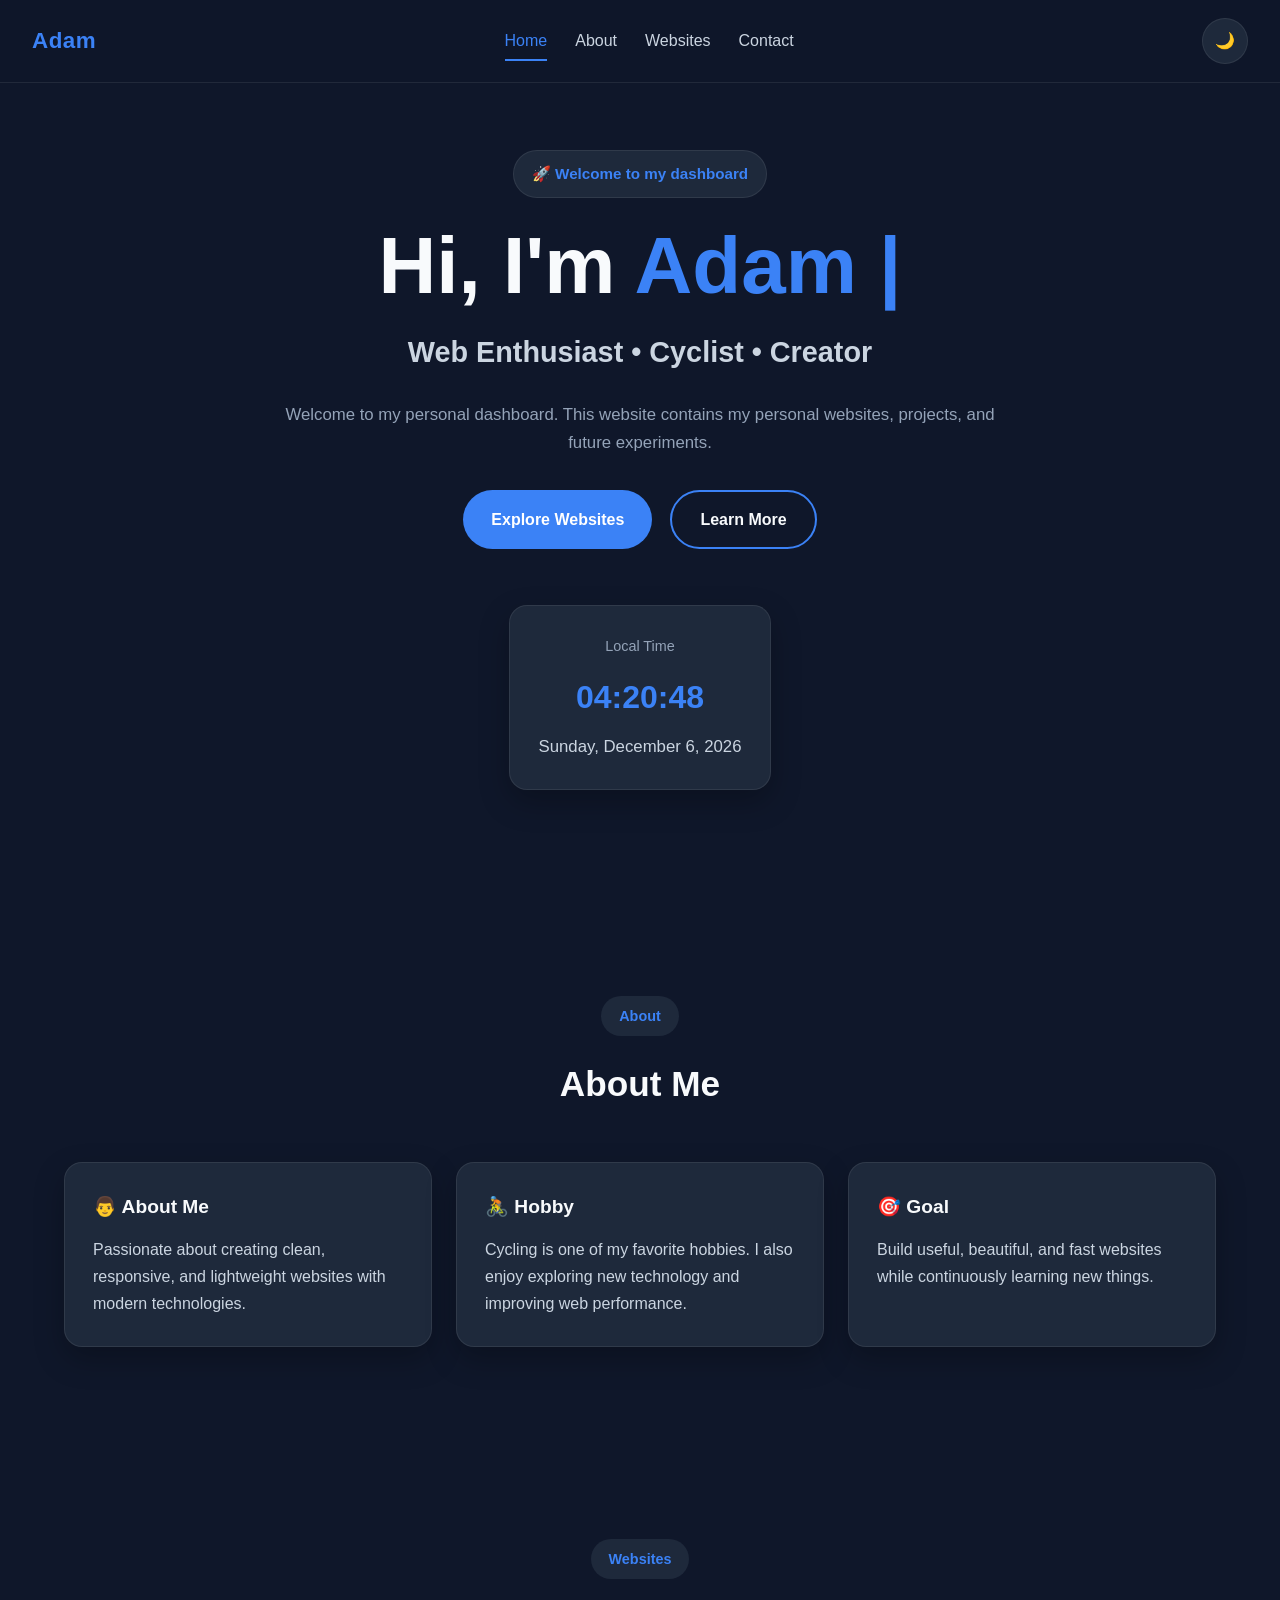
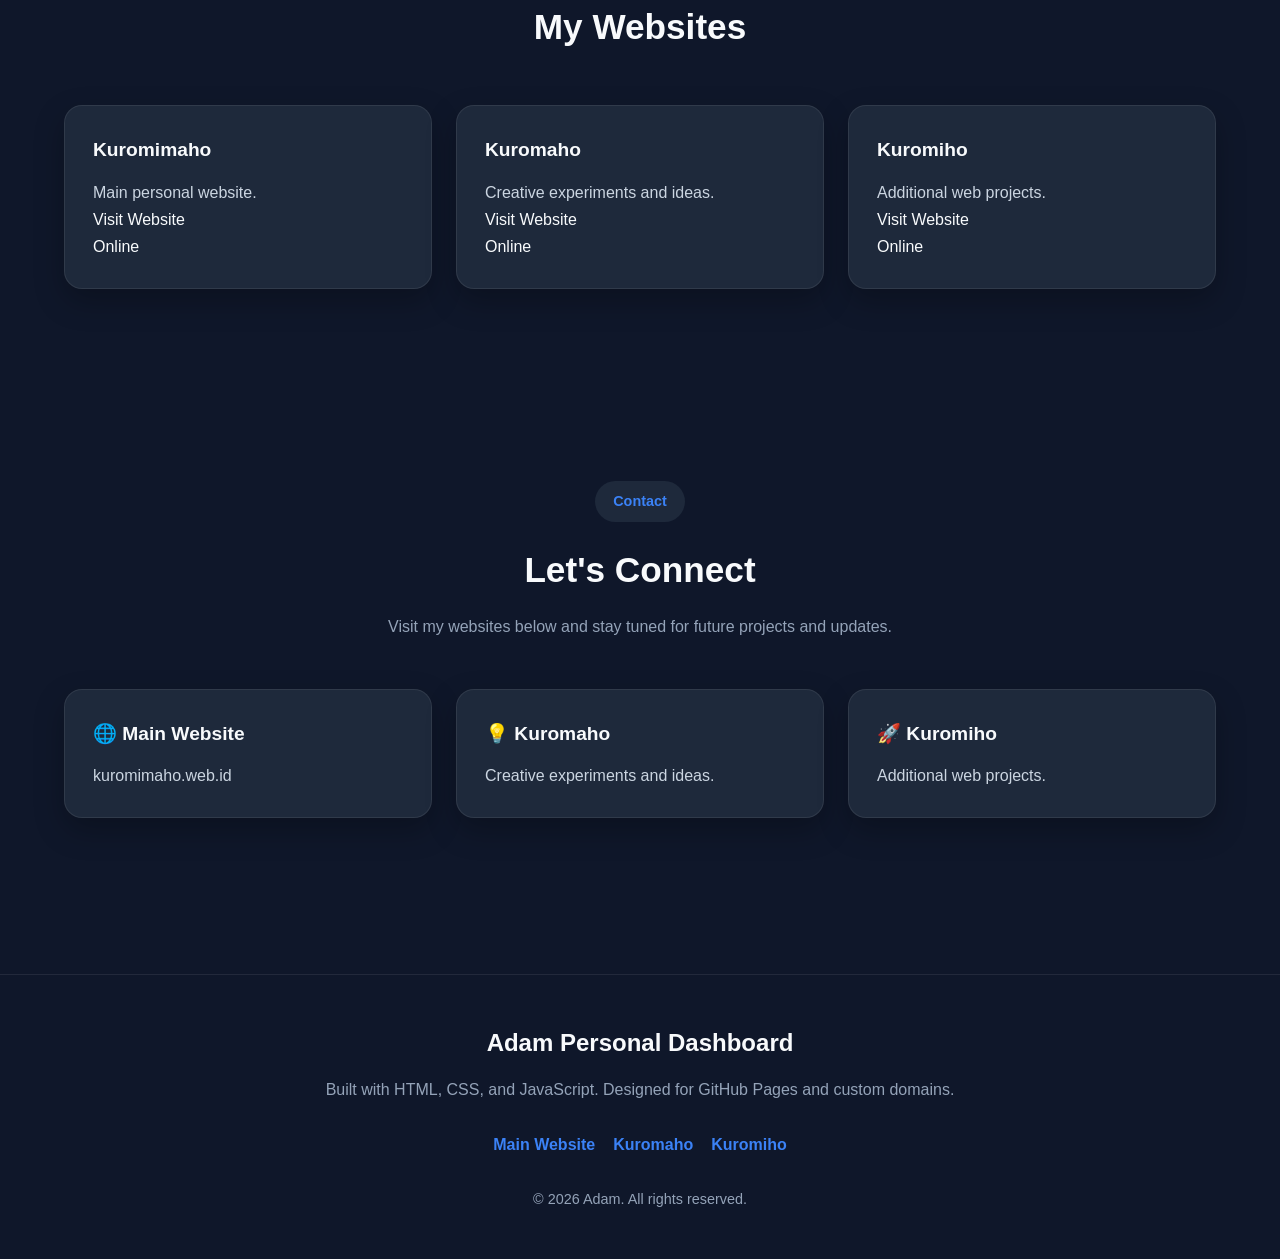
==== commit 819f26f5: "Update index.html" ====
--- a/index.html
+++ b/index.html
@@ -490,8 +490,6 @@
 
     <script src="scripts/theme.js"></script>
 
-    <script src="scripts/typing.js"></script>
-
     <script src="scripts/clock.js"></script>
 
     <script src="scripts/profile.js"></script>
@@ -502,4 +500,4 @@
 
 </body>
 
-</html>+</html>
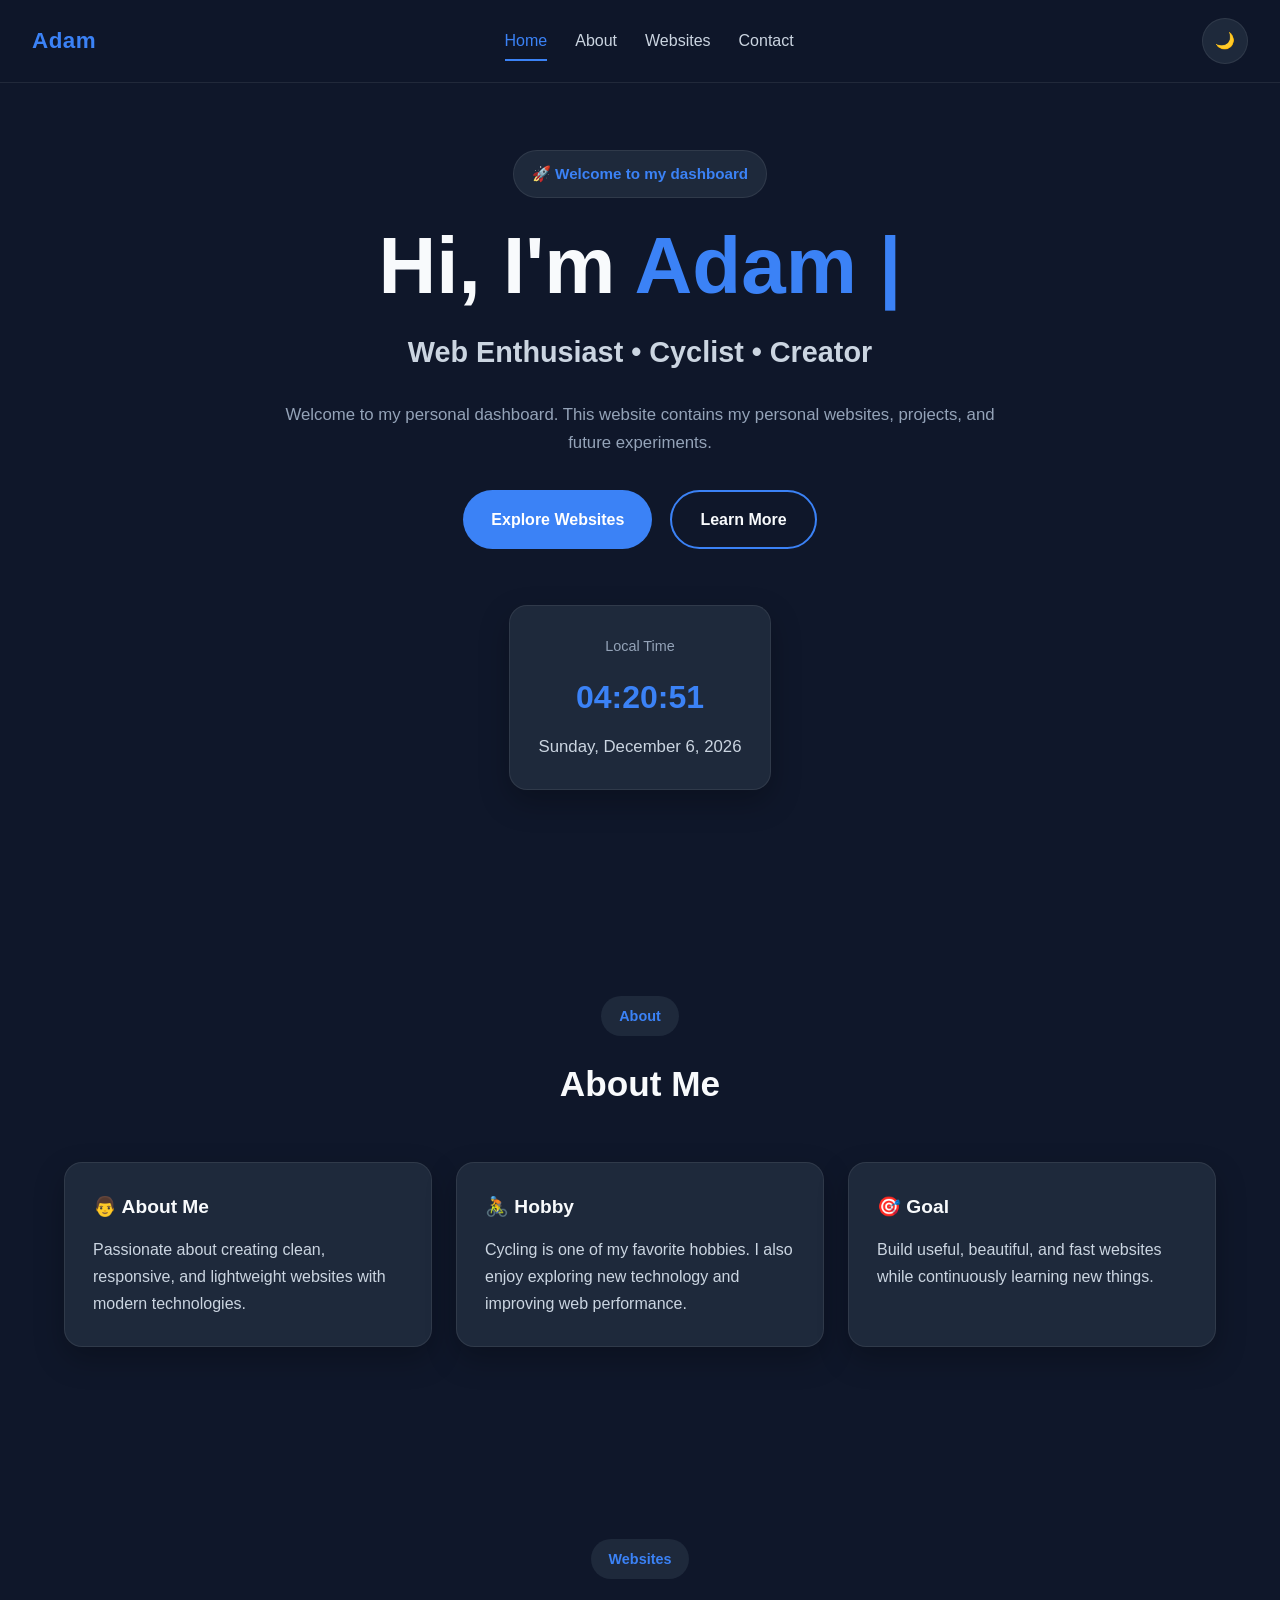
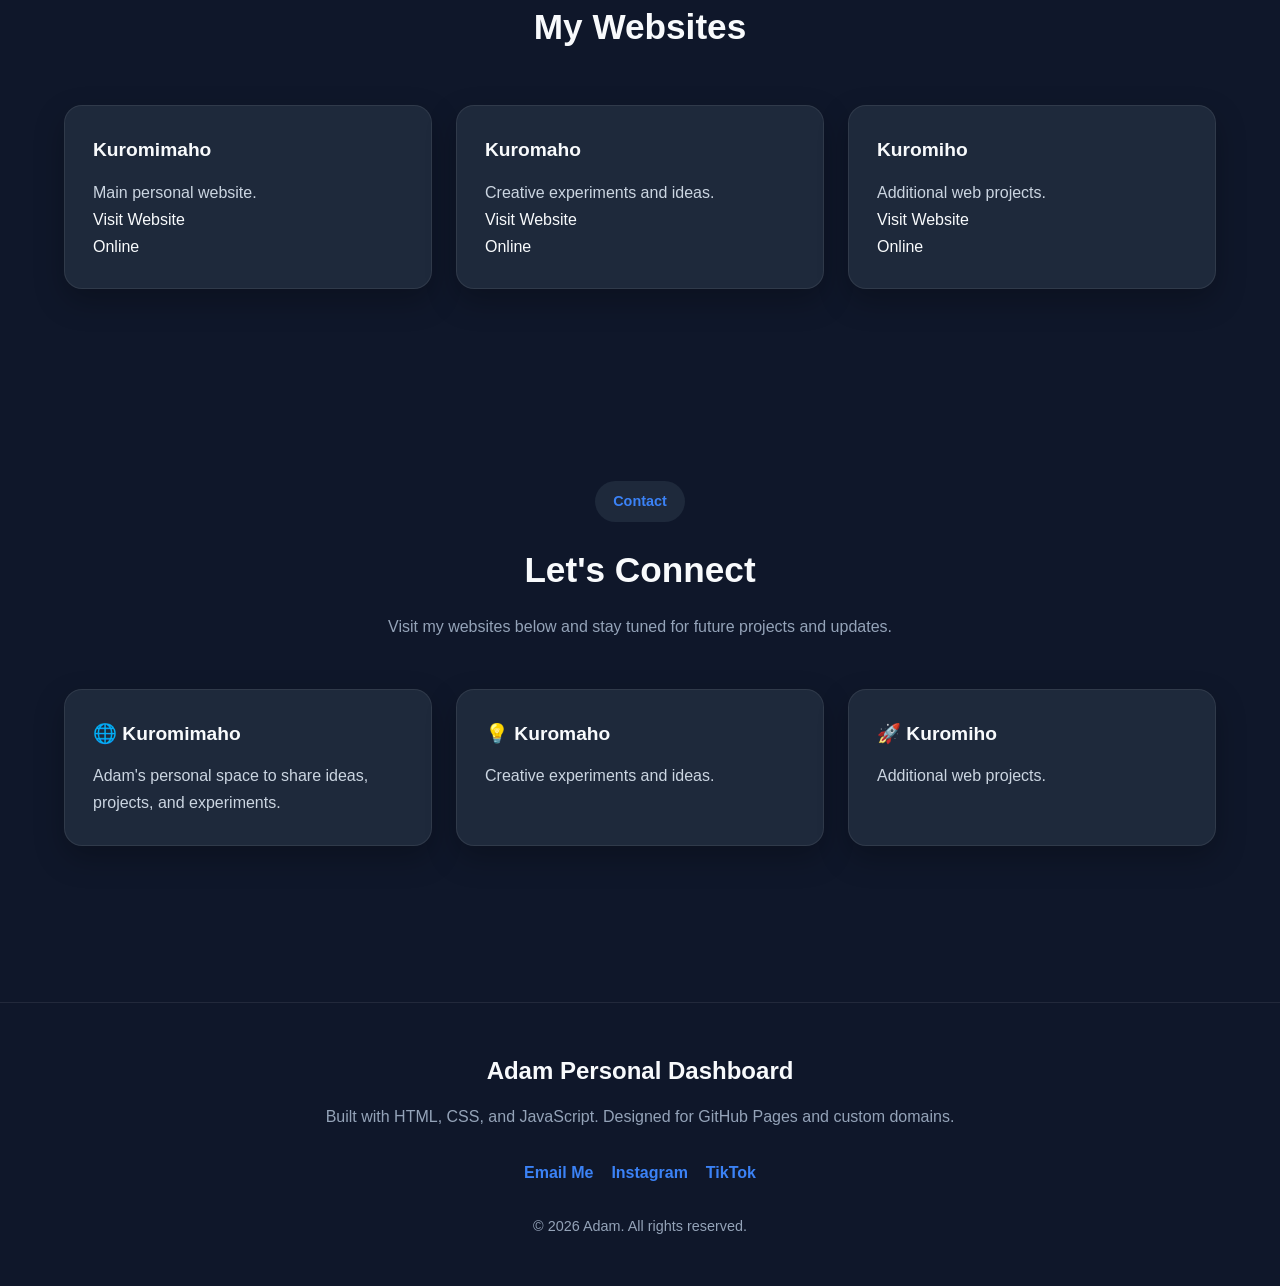
==== commit 896f8590: "Update index.html" ====
--- a/index.html
+++ b/index.html
@@ -367,13 +367,14 @@
 
                 <h3>
 
-                    🌐 Main Website
+                    🌐 Kuromimaho
 
                 </h3>
 
                 <p>
 
-                    kuromimaho.web.id
+                    Adam's personal space to share ideas, projects, and experiments.
+                
 
                 </p>
 
@@ -444,27 +445,27 @@
 
             <div class="footer-links">
 
-                <a href="https://kuromimaho.web.id"
+                <a href="mailto:adamgans1122@gmail.com"
                    target="_blank"
                    rel="noopener noreferrer">
 
-                    Main Website
+                    Email Me
 
                 </a>
 
-                <a href="https://kuromaho.web.id"
+                <a href="https://www.instagram.com/adamv10_"
                    target="_blank"
                    rel="noopener noreferrer">
 
-                    Kuromaho
+                    Instagram
 
                 </a>
 
-                <a href="https://kuromiho.web.id"
+                <a href="https://www.tiktok.com/@mtkg99killer?is_from_webapp=1&sender_device=pc"
                    target="_blank"
                    rel="noopener noreferrer">
 
-                    Kuromiho
+                    TikTok
 
                 </a>
 
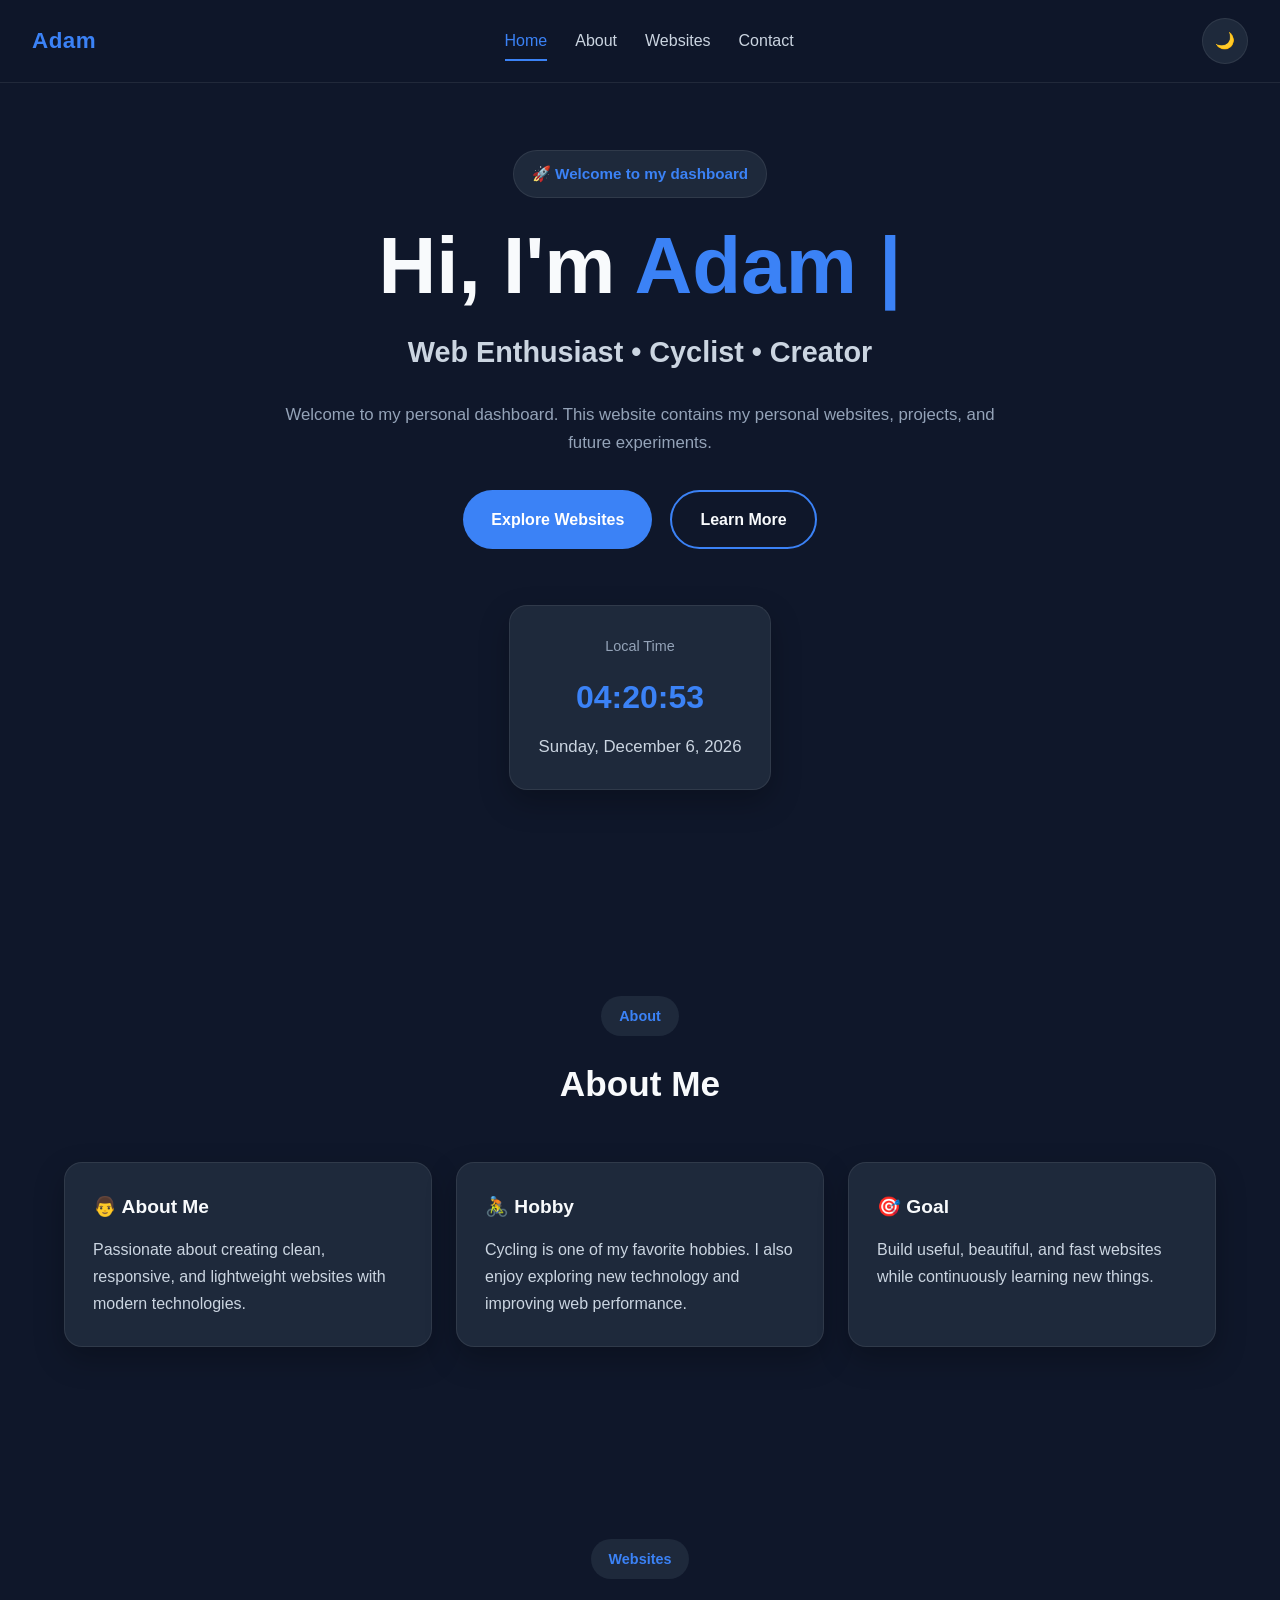
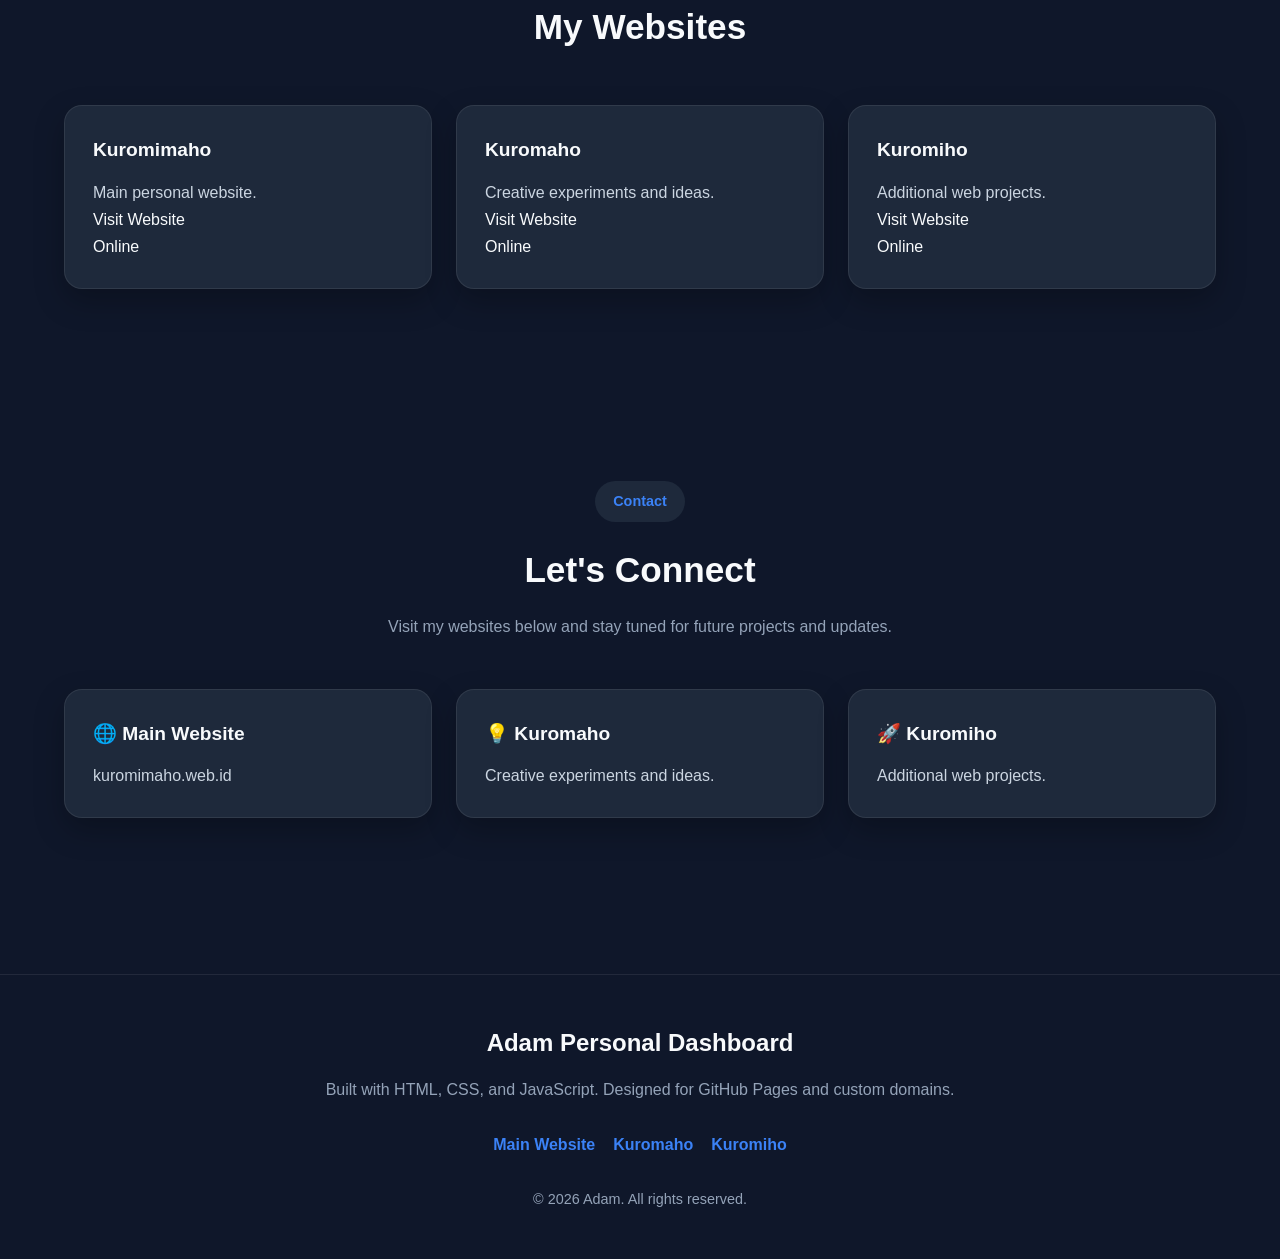
==== commit 5860e453: "Update index.html" ====
--- a/index.html
+++ b/index.html
@@ -367,14 +367,13 @@
 
                 <h3>
 
-                    🌐 Kuromimaho
+                    🌐 Main Website
 
                 </h3>
 
                 <p>
 
-                    Adam's personal space to share ideas, projects, and experiments.
-                
+                    kuromimaho.web.id
 
                 </p>
 
@@ -445,27 +444,27 @@
 
             <div class="footer-links">
 
-                <a href="mailto:adamgans1122@gmail.com"
+                <a href="https://kuromimaho.web.id"
                    target="_blank"
                    rel="noopener noreferrer">
 
-                    Email Me
+                    Main Website
 
                 </a>
 
-                <a href="https://www.instagram.com/adamv10_"
+                <a href="https://kuromaho.web.id"
                    target="_blank"
                    rel="noopener noreferrer">
 
-                    Instagram
+                    Kuromaho
 
                 </a>
 
-                <a href="https://www.tiktok.com/@mtkg99killer?is_from_webapp=1&sender_device=pc"
+                <a href="https://kuromiho.web.id"
                    target="_blank"
                    rel="noopener noreferrer">
 
-                    TikTok
+                    Kuromiho
 
                 </a>
 
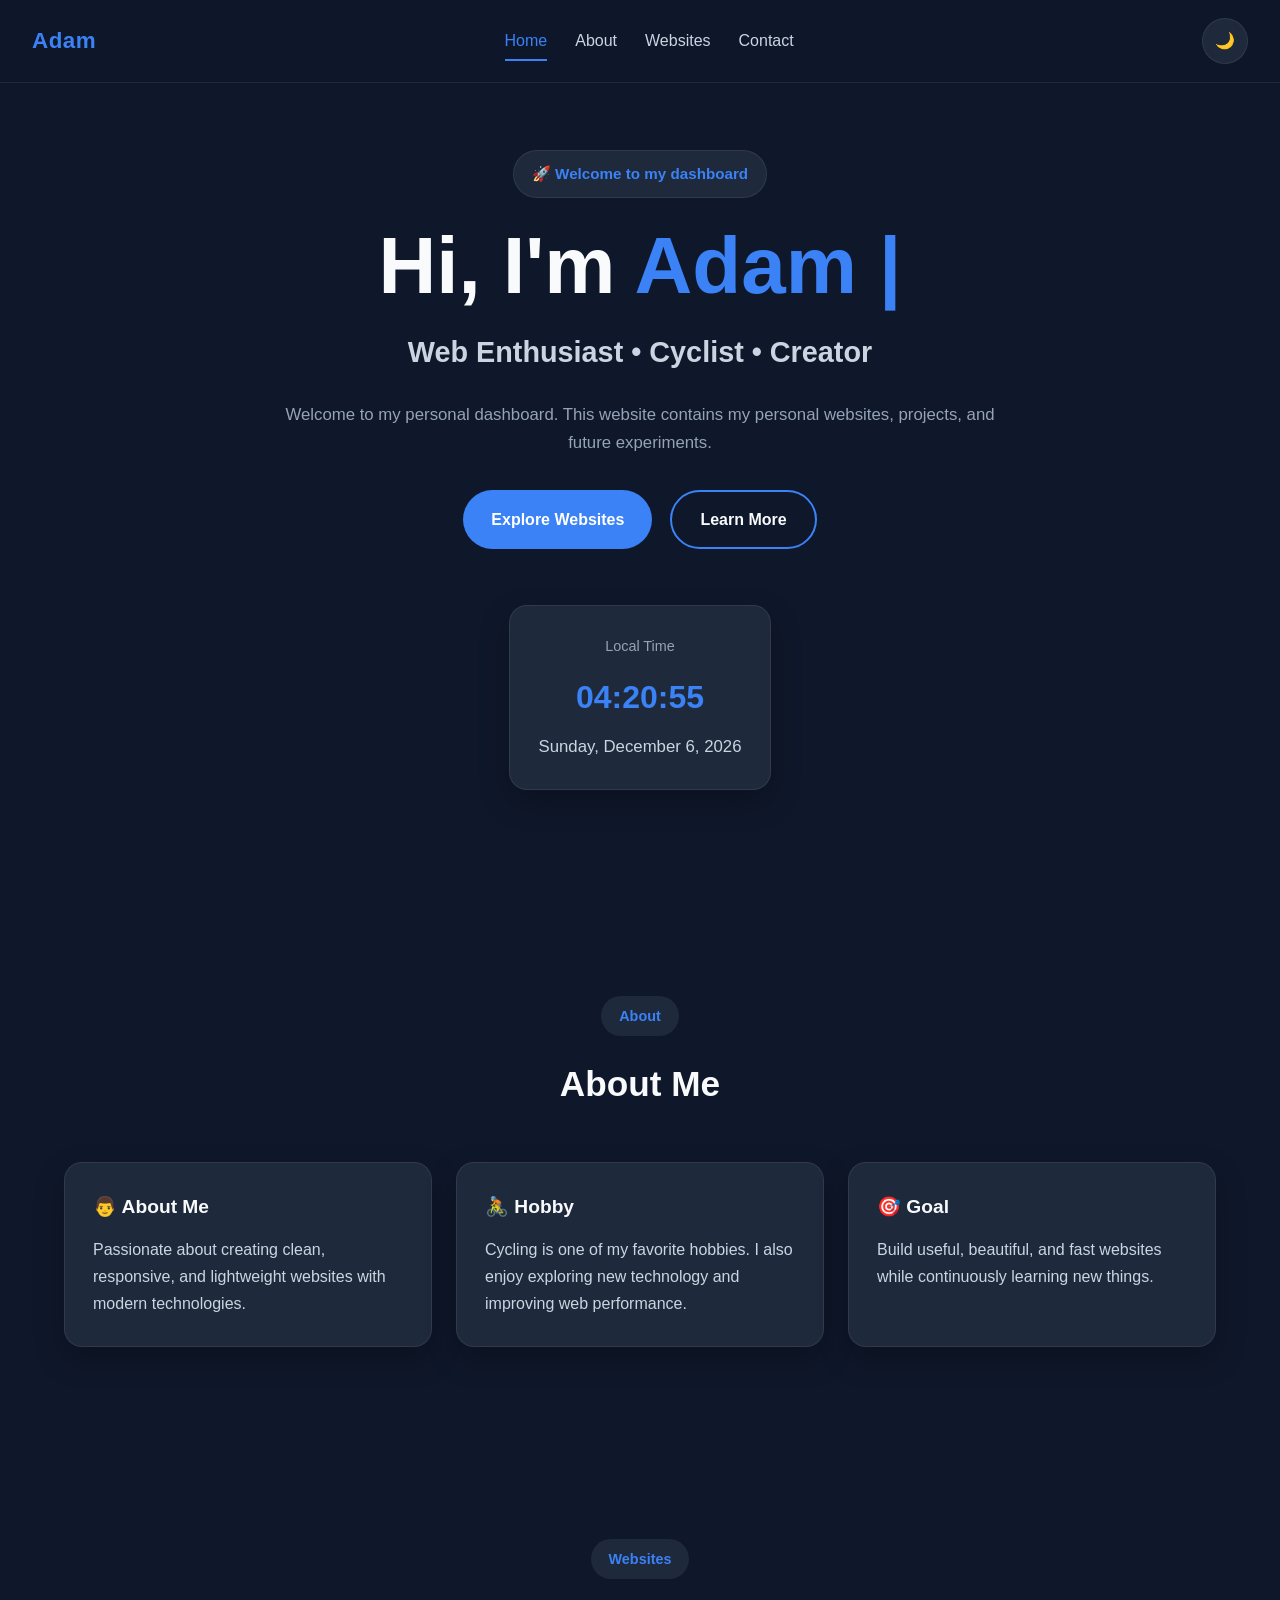
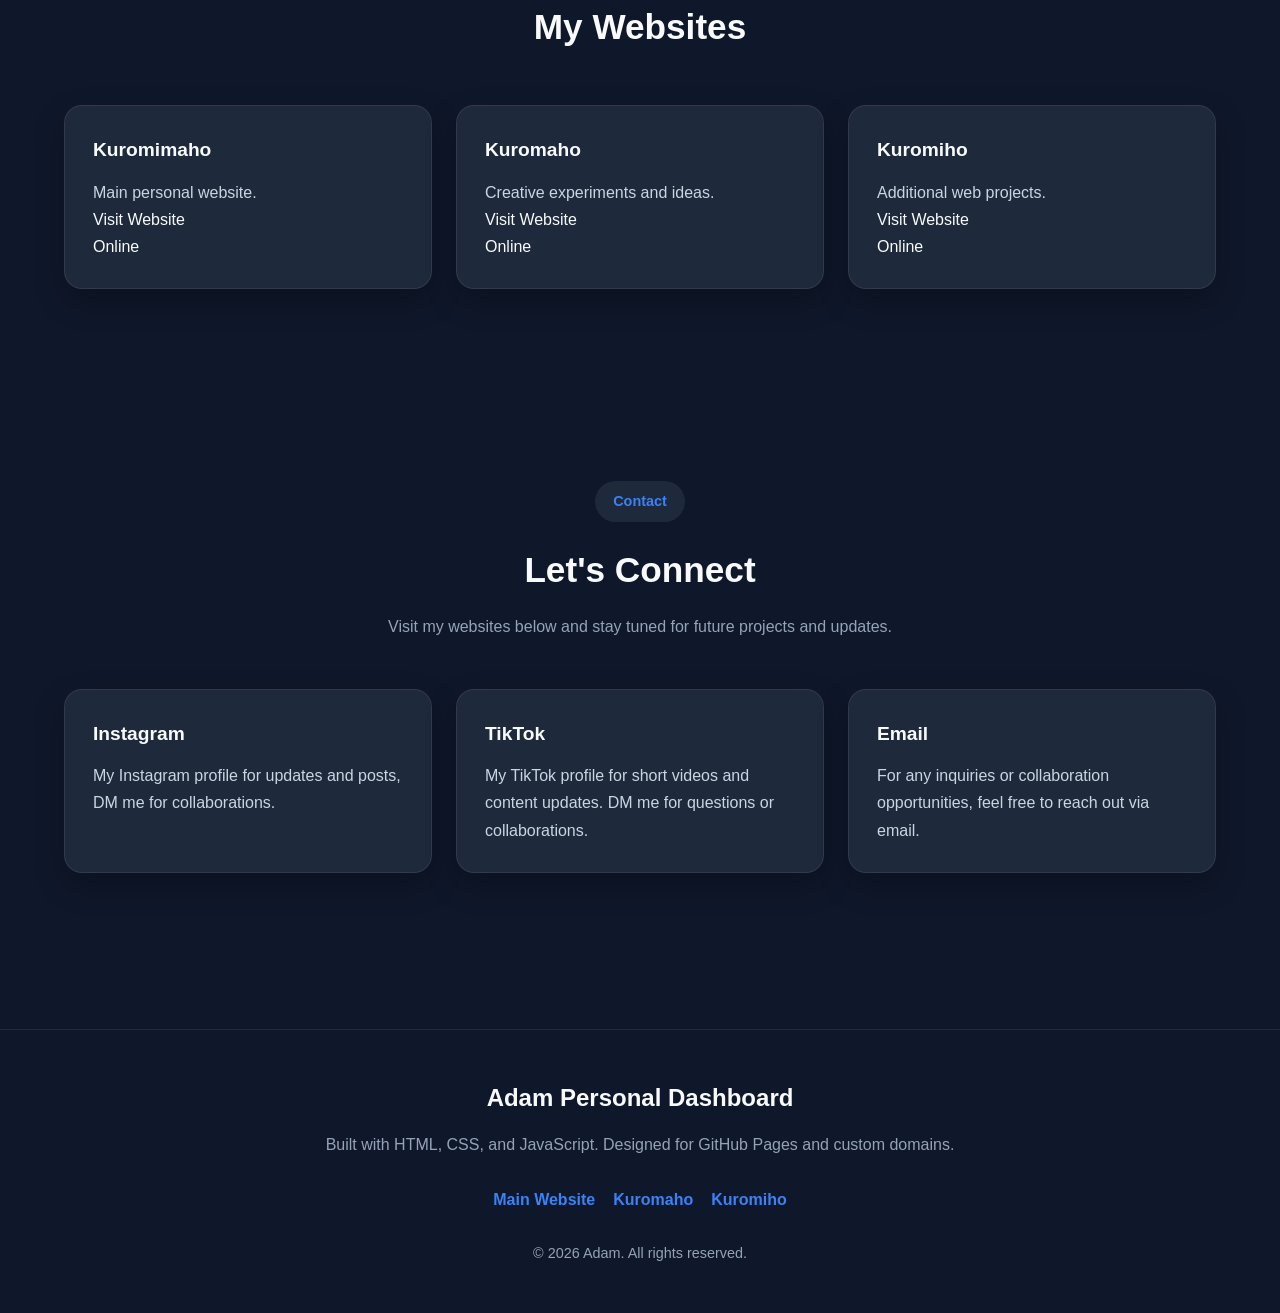
==== commit a237d18d: "Update index.html" ====
--- a/index.html
+++ b/index.html
@@ -360,58 +360,58 @@
 
         <div class="card-grid">
 
-            <a href="https://kuromimaho.web.id"
+            <a href="https://www.instagram.com/adamv10_/"
                class="card"
                target="_blank"
                rel="noopener noreferrer">
 
                 <h3>
 
-                    🌐 Main Website
+                     Instagram
 
                 </h3>
 
                 <p>
 
-                    kuromimaho.web.id
-
-                </p>
-
-            </a>
-
-            <a href="https://kuromaho.web.id"
+                    My Instagram profile for updates and posts, DM me for collaborations.
+
+                </p>
+
+            </a>
+
+            <a href="https://www.tiktok.com/@mtkg99killer"
                class="card"
                target="_blank"
                rel="noopener noreferrer">
 
                 <h3>
 
-                    💡 Kuromaho
+                     TikTok
 
                 </h3>
 
                 <p>
 
-                    Creative experiments and ideas.
-
-                </p>
-
-            </a>
-
-            <a href="https://kuromiho.web.id"
+                    My TikTok profile for short videos and content updates. DM me for questions or collaborations.
+
+                </p>
+
+            </a>
+
+            <a href="mailto:adamgans1122@gmail.com"
                class="card"
                target="_blank"
                rel="noopener noreferrer">
 
                 <h3>
 
-                    🚀 Kuromiho
+                    Email
 
                 </h3>
 
                 <p>
 
-                    Additional web projects.
+                    For any inquiries or collaboration opportunities, feel free to reach out via email.
 
                 </p>
 
